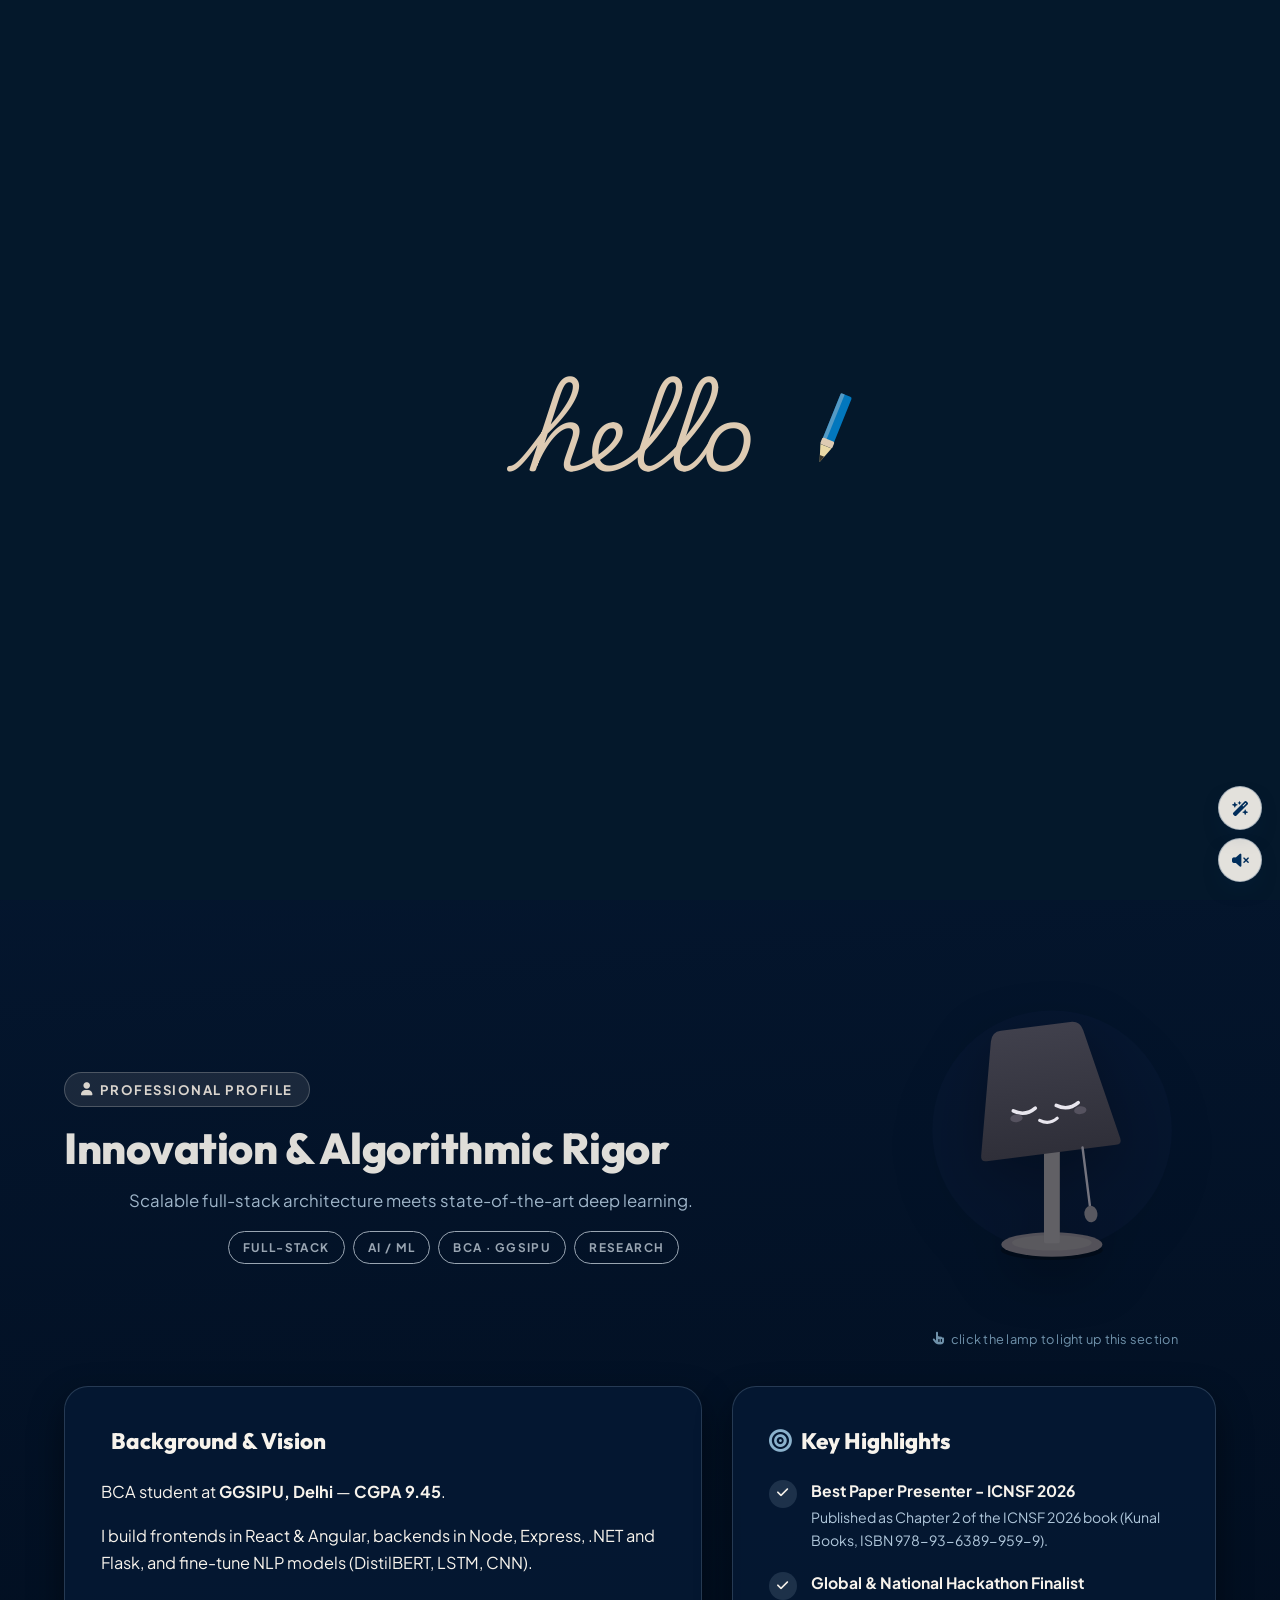
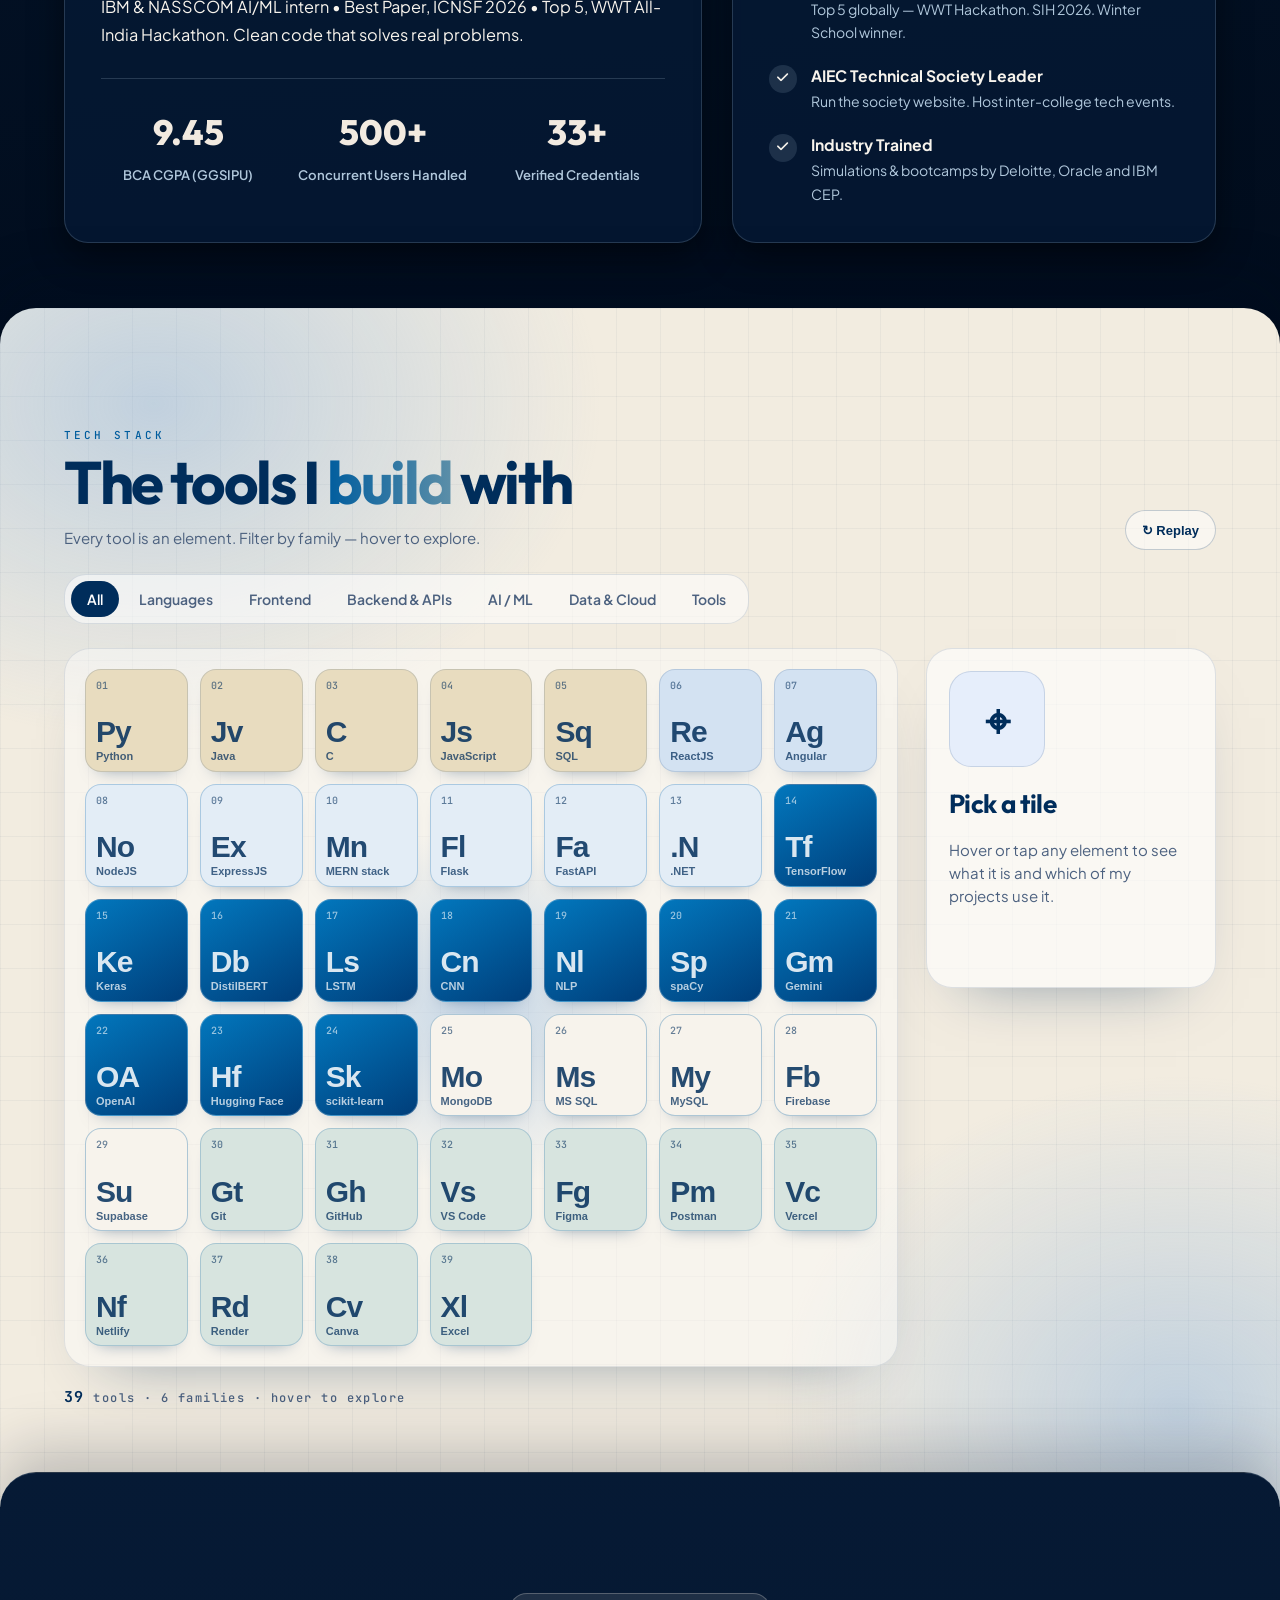
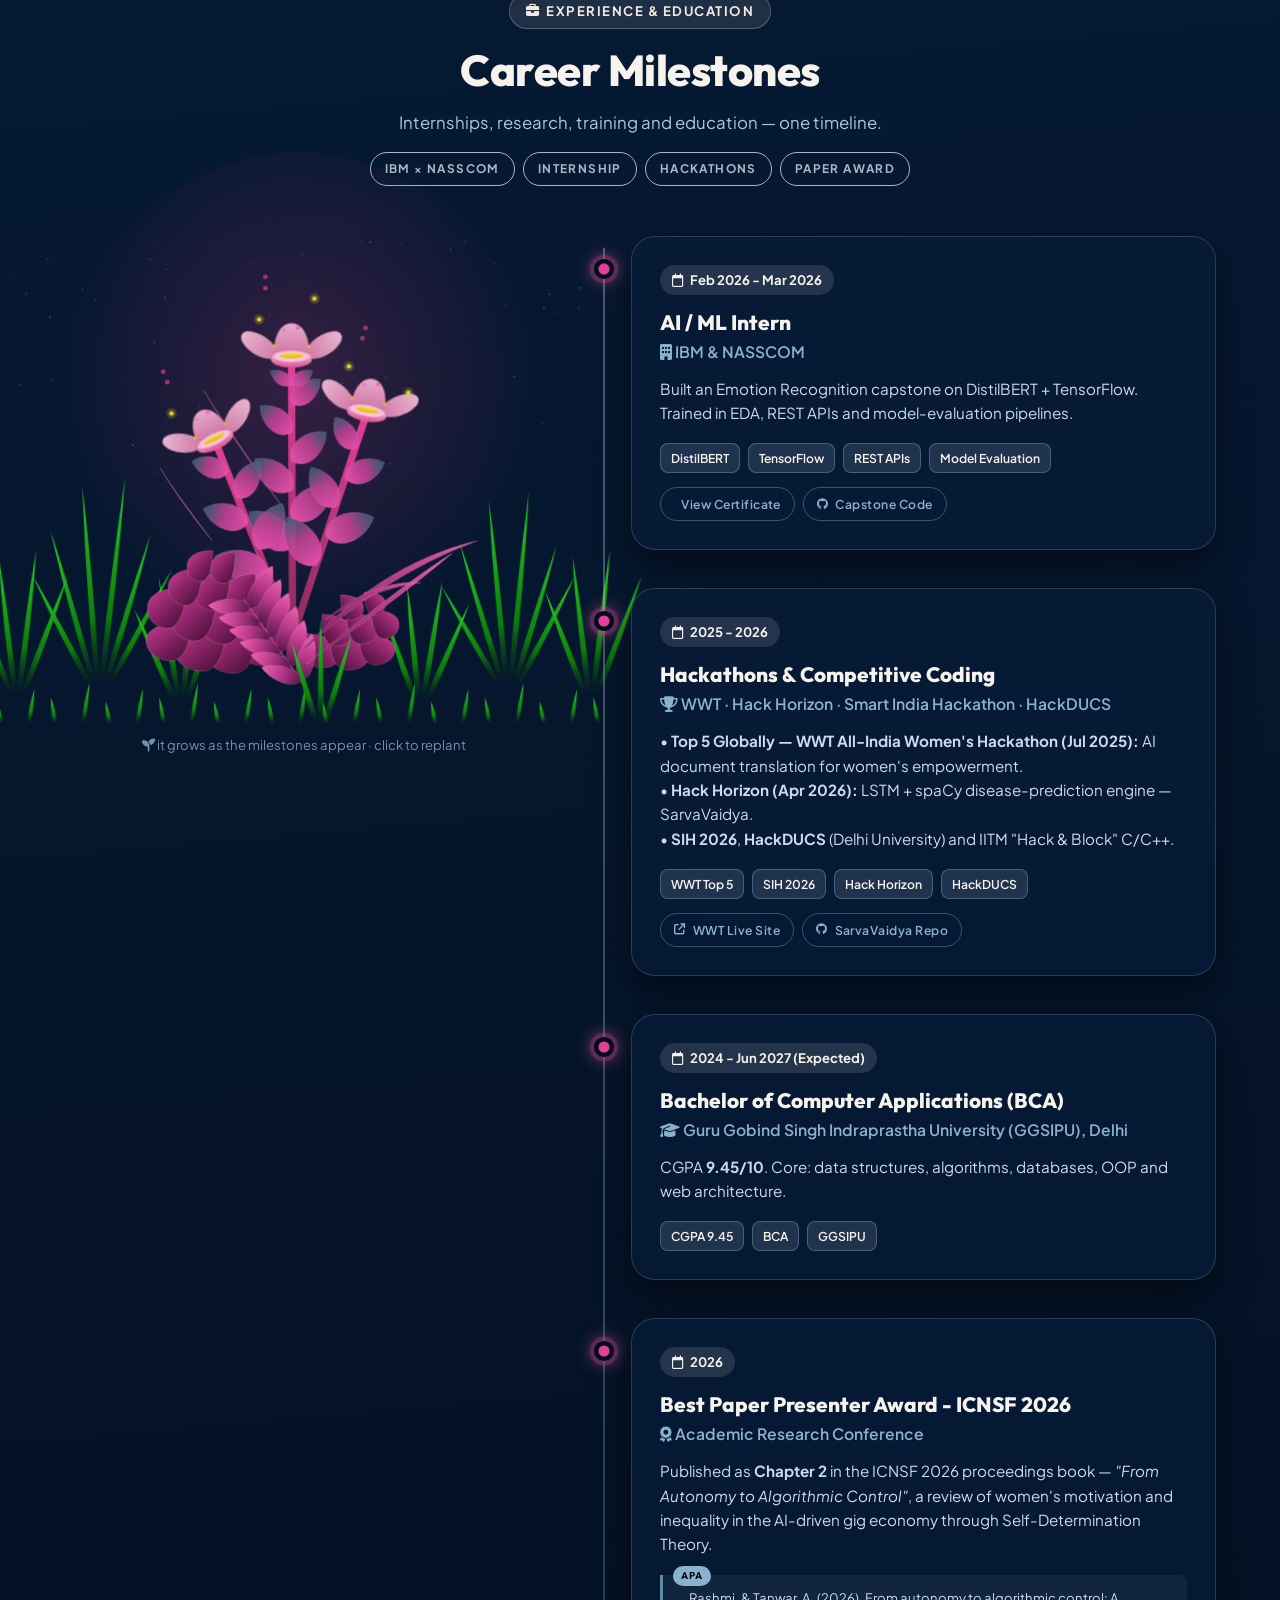
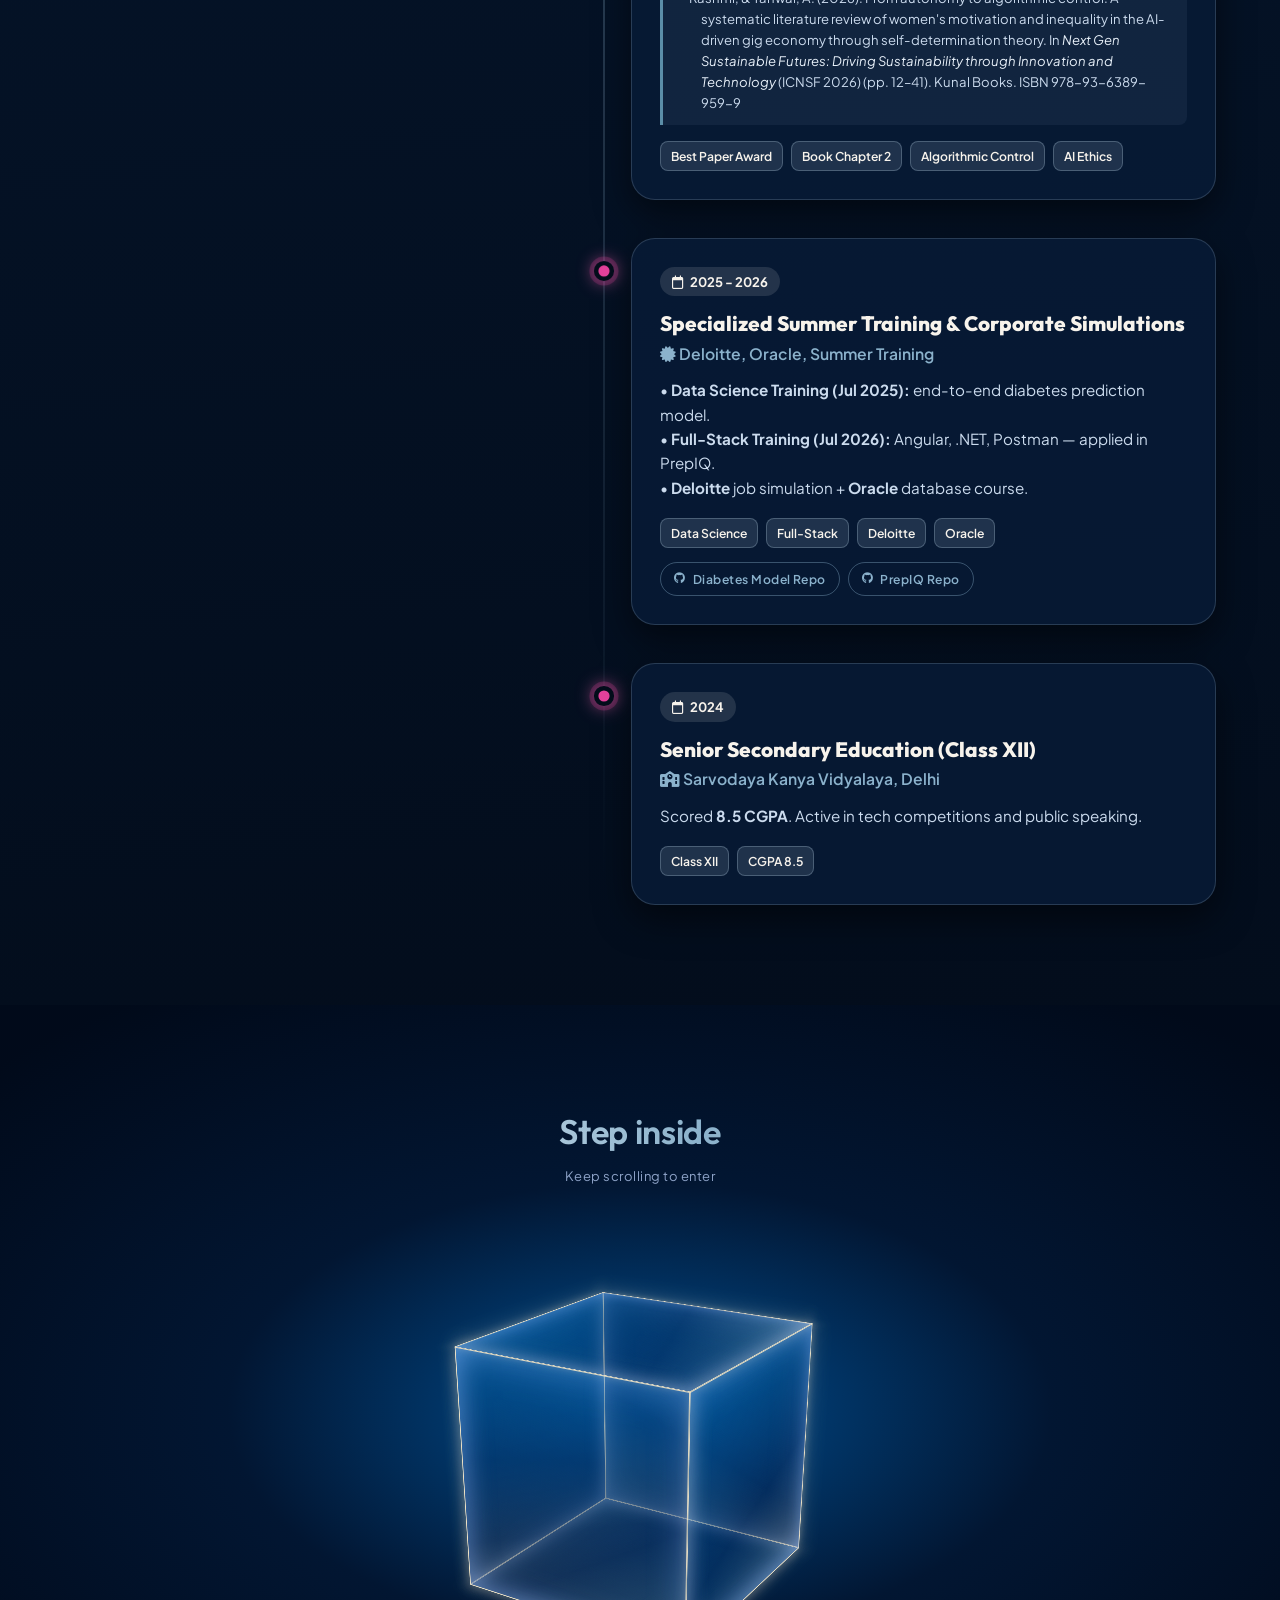
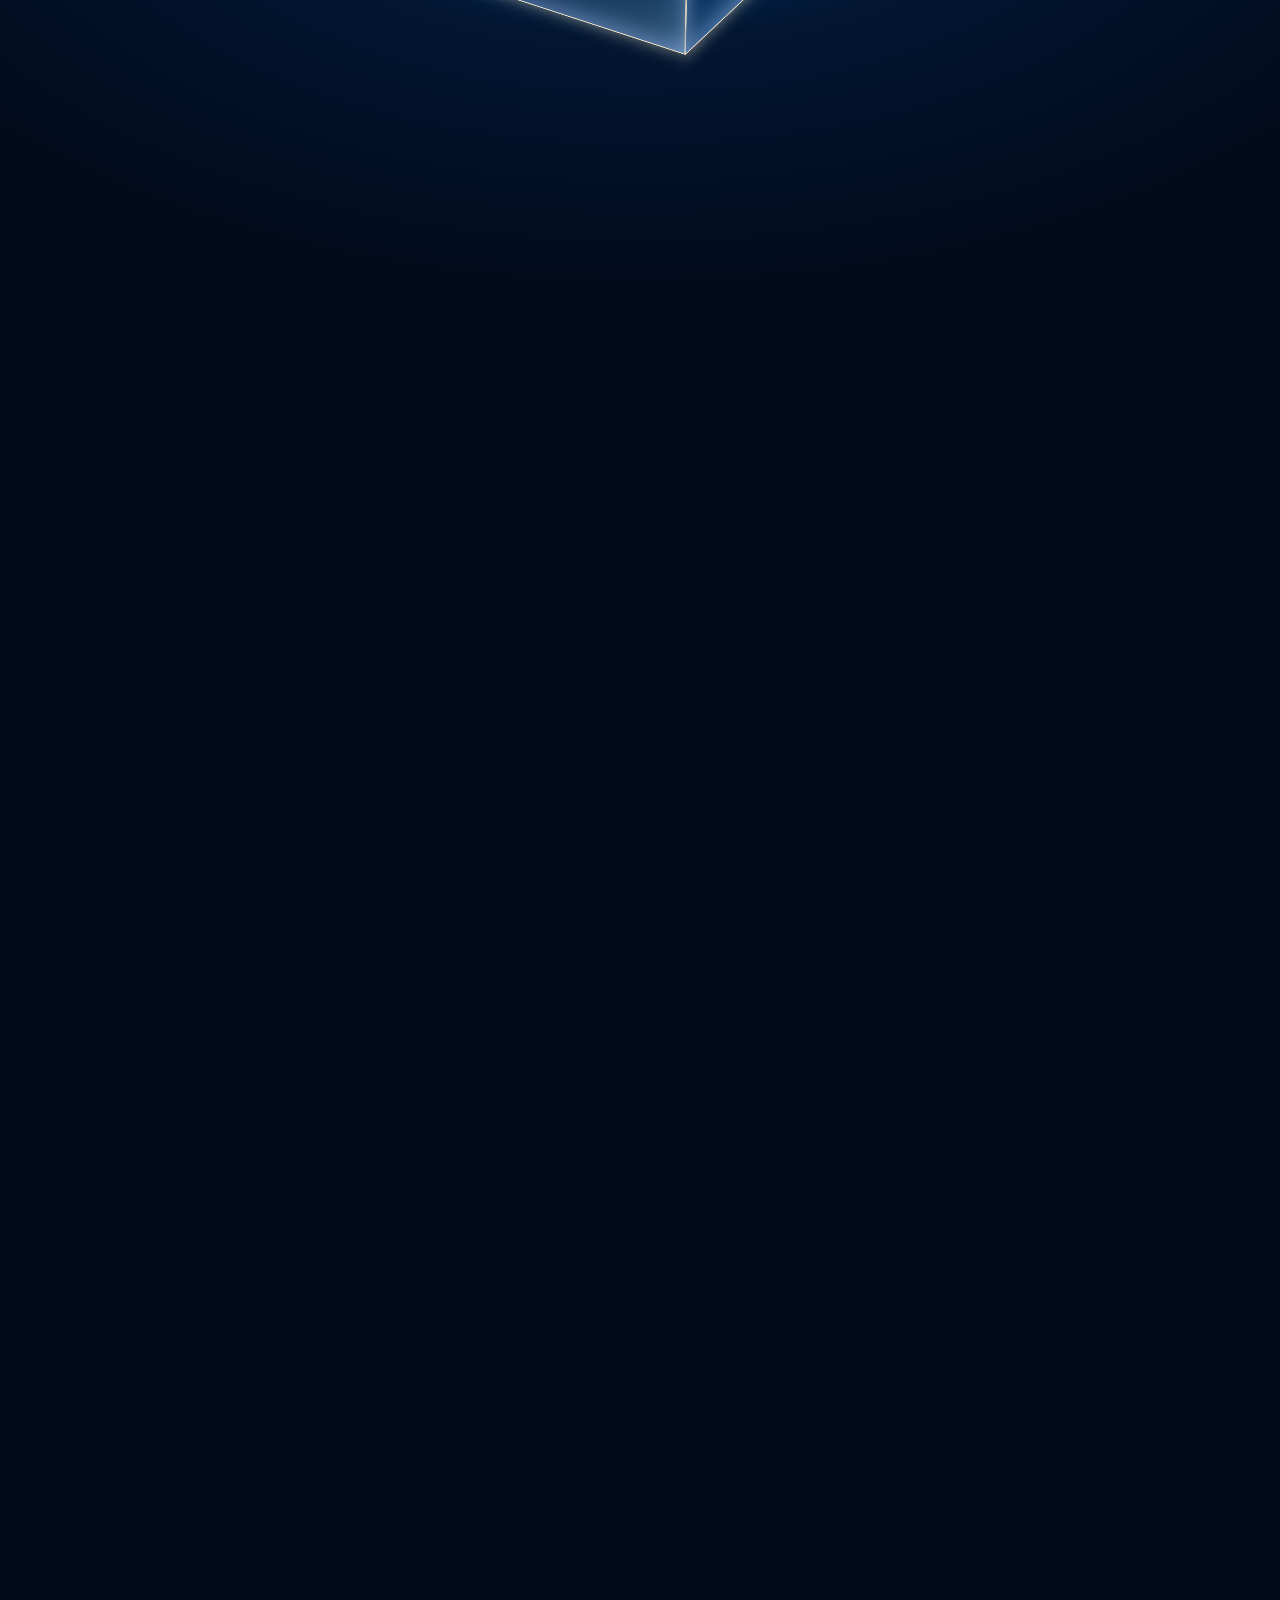
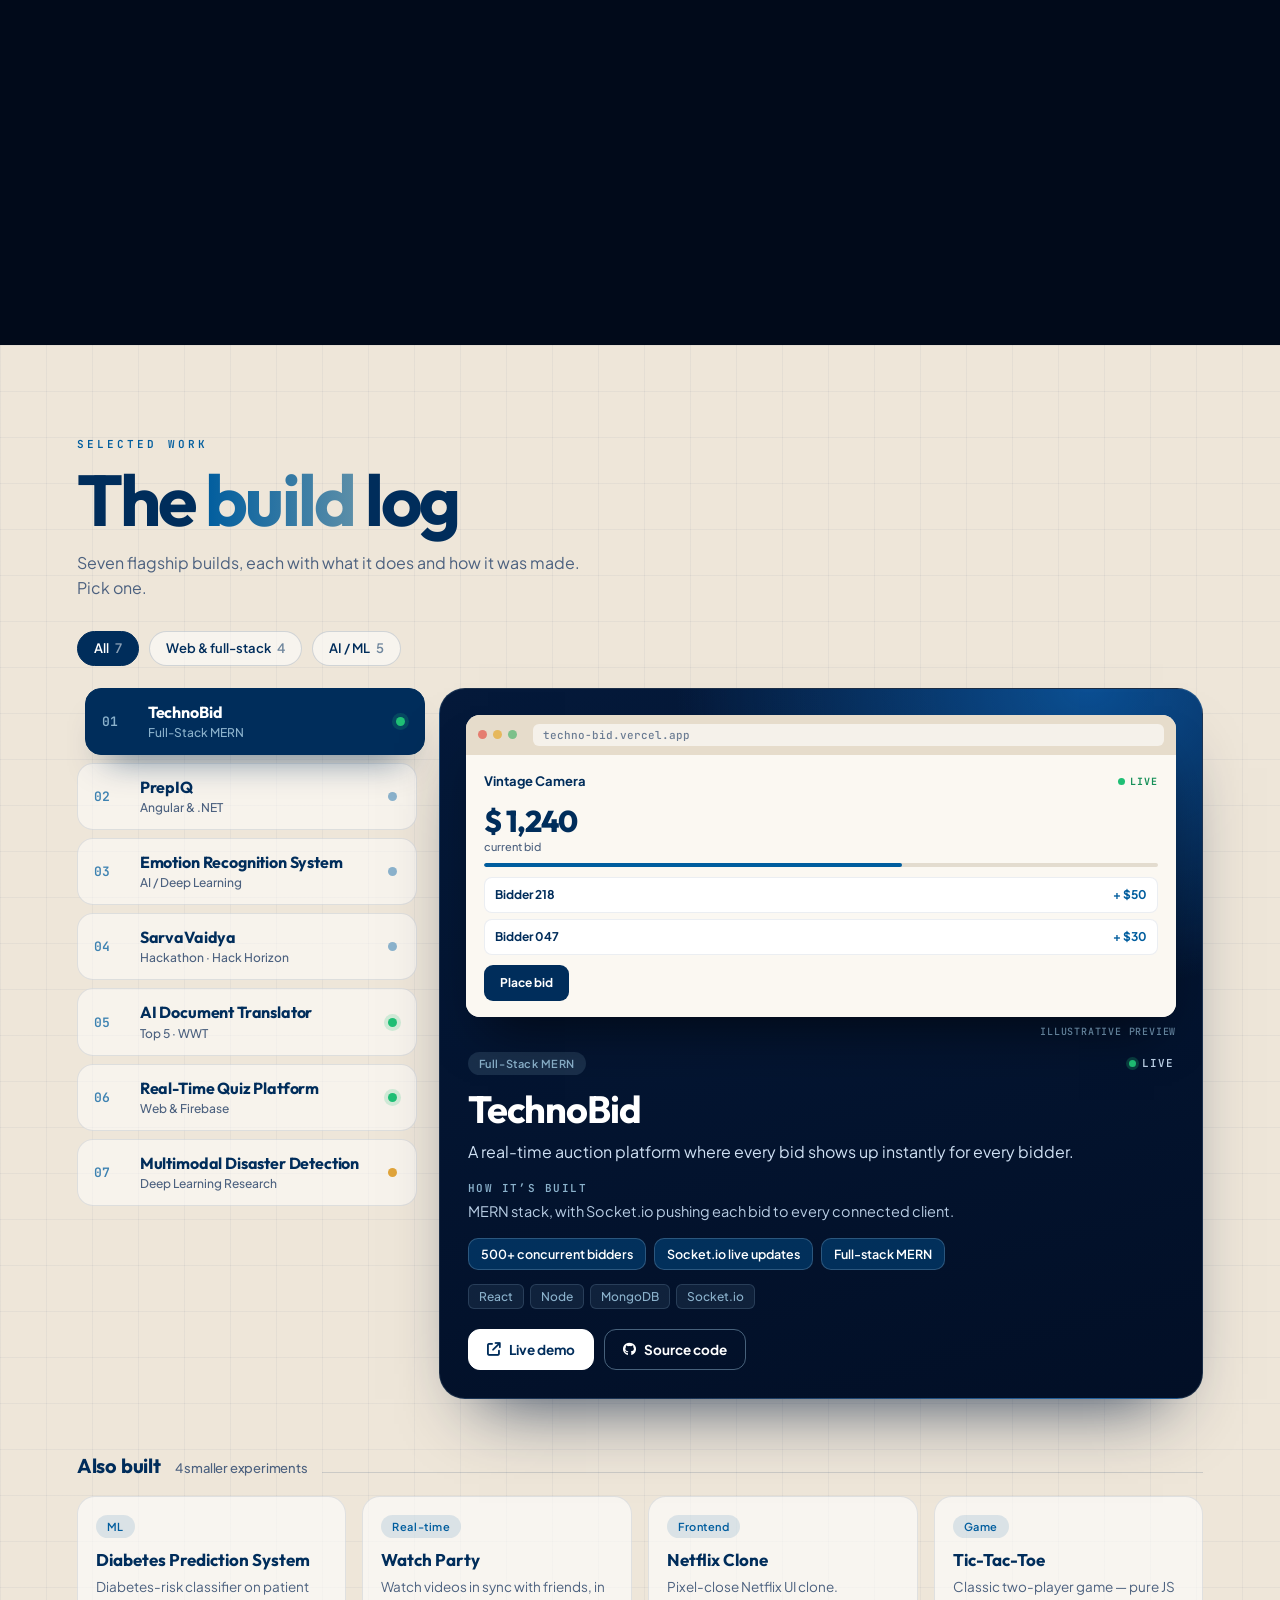
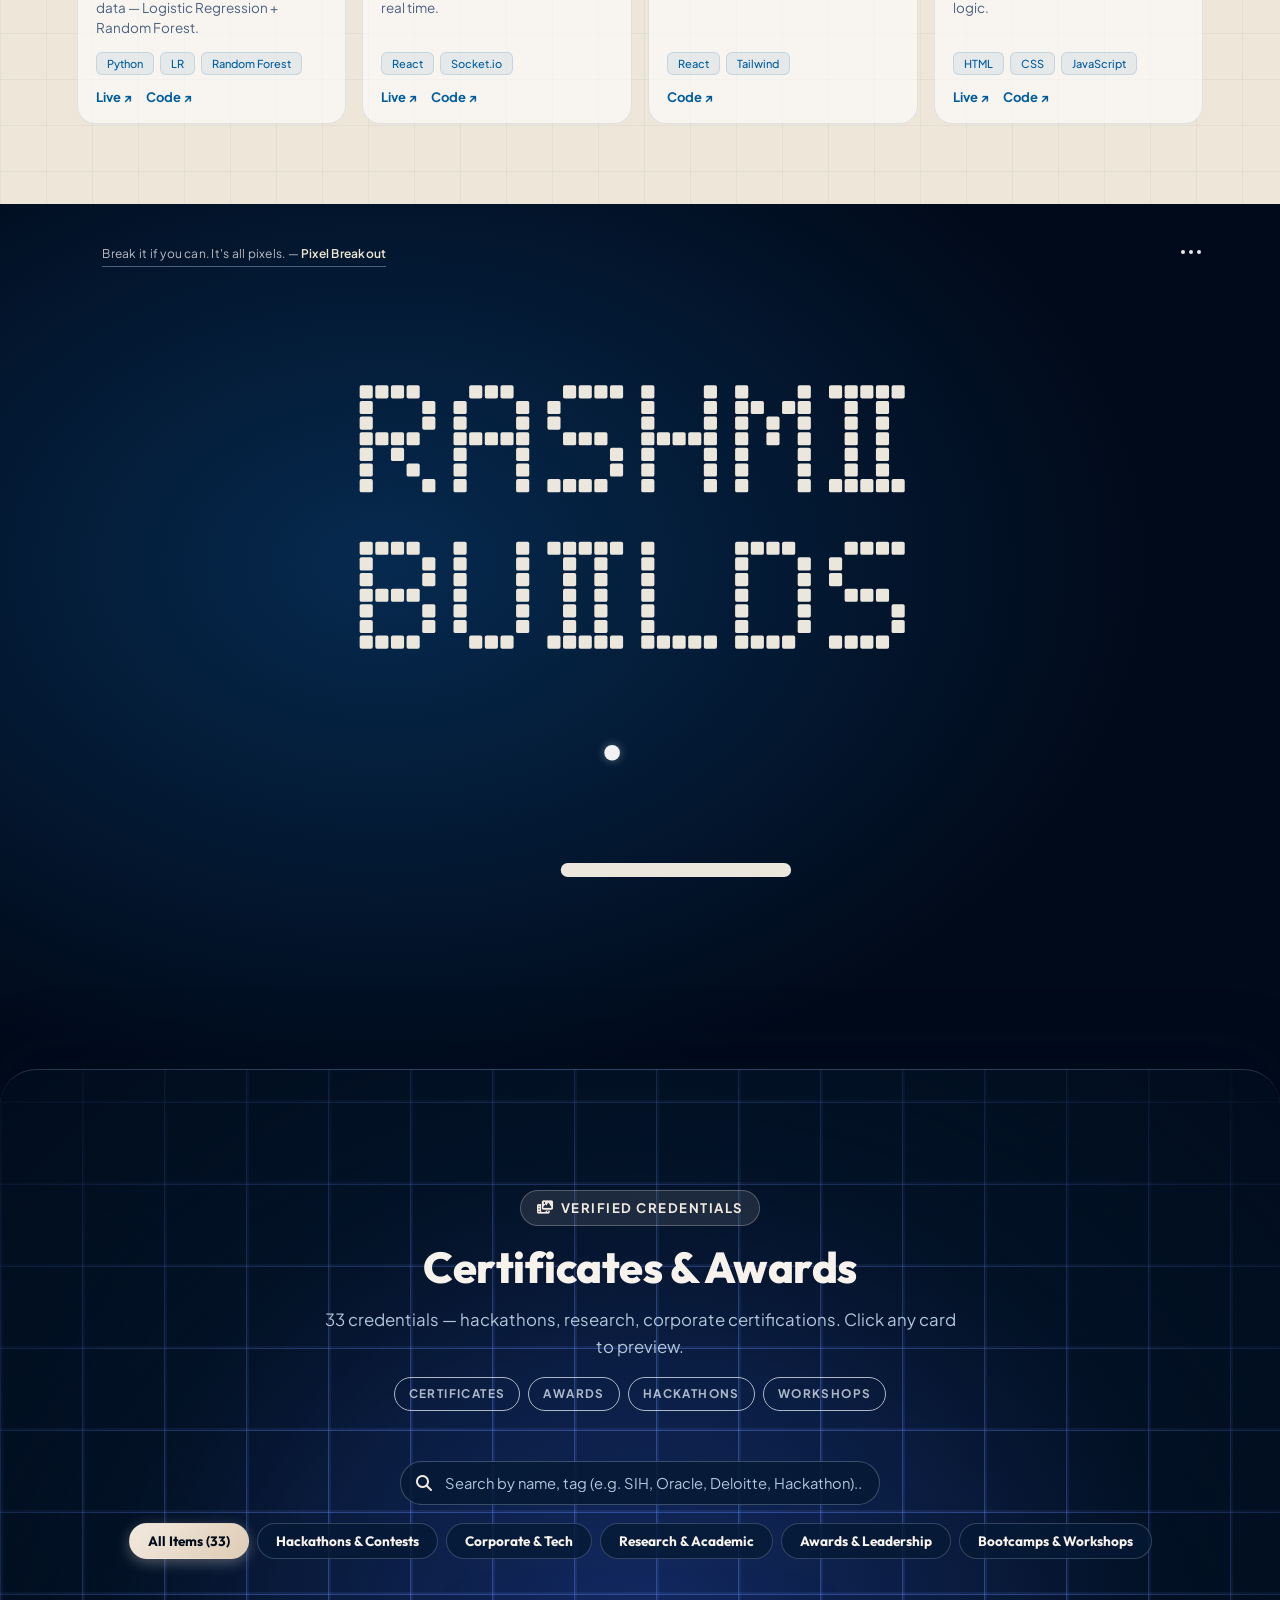
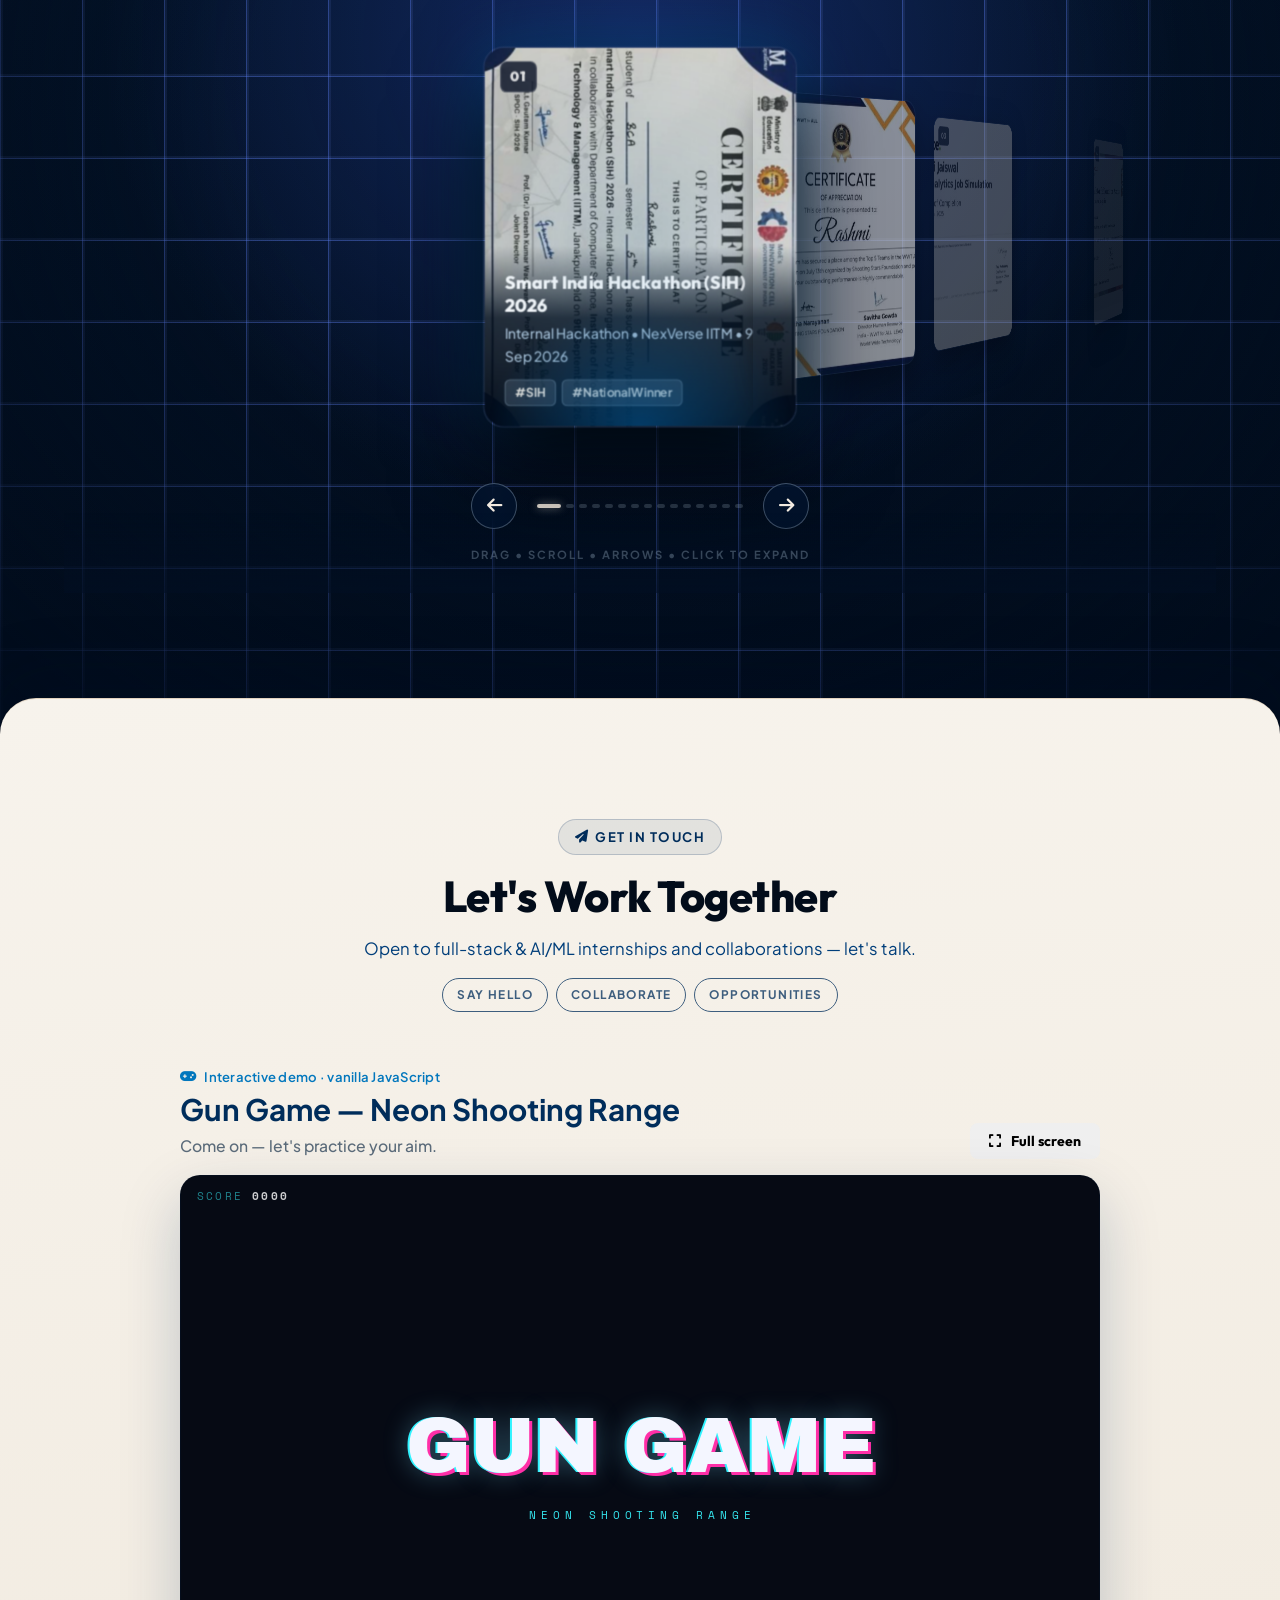
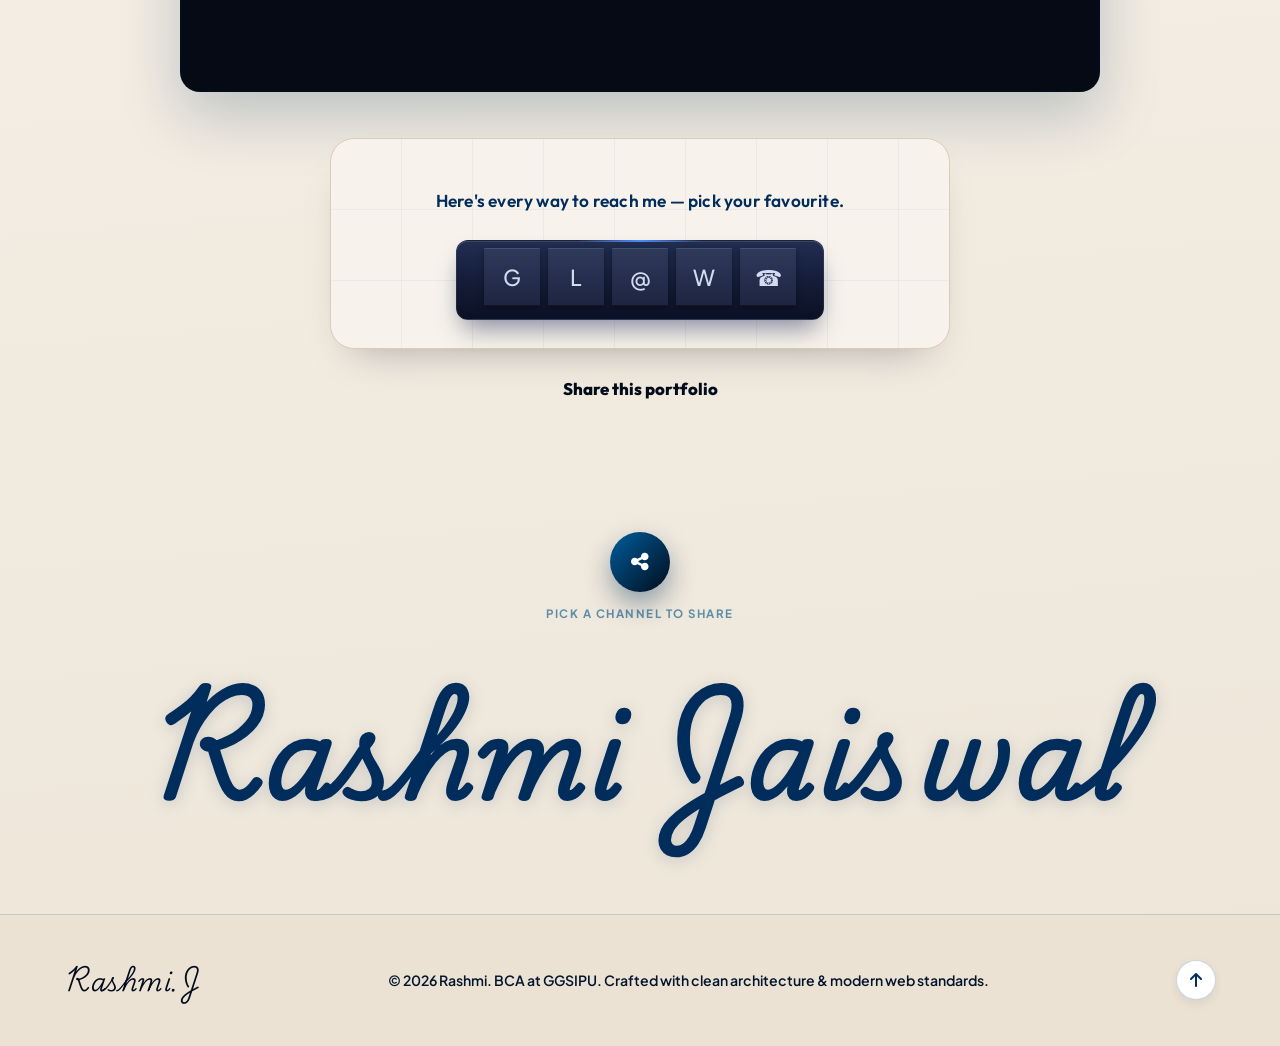
==== index.html @ 2a185162 "Portfolio V2 — optimised, responsive, with mobile arch fix" ====
<!DOCTYPE html>
<html lang="en">
<head>
  <meta charset="UTF-8">
  <meta name="viewport" content="width=device-width, initial-scale=1.0">
  <title>Rashmi | Full-Stack Developer & AI/ML Engineer</title>
  <meta name="description" content="Portfolio of Rashmi - BCA student at GGSIPU (CGPA 9.45), Full-Stack Developer and AI/ML Engineer with IBM & NASSCOM internship, national hackathon wins, and 30+ verified credentials.">
  
  <!-- Google Fonts: Outfit & Plus Jakarta Sans -->
  <link rel="preconnect" href="https://fonts.googleapis.com">
  <link rel="preconnect" href="https://fonts.gstatic.com" crossorigin>
  <link href="https://fonts.googleapis.com/css2?family=Outfit:wght@300;400;500;600;700;800;900&family=Plus+Jakarta+Sans:wght@300;400;500;600;700;800&family=Anton&family=Playwrite+US+Trad:wght@100..400&family=JetBrains+Mono:wght@500&family=Nunito:wght@800&family=Instrument+Serif:ital@1&display=swap" rel="stylesheet">
  
  <!-- FontAwesome Icons -->
  <link rel="stylesheet" href="https://cdnjs.cloudflare.com/ajax/libs/font-awesome/6.5.1/css/all.min.css">
  
  <!-- Stylesheet -->
  <link rel="stylesheet" href="css/style.css?v=20261105o">
  <!-- Interactive sections: Skills periodic table, Projects cube tunnel, Pixel Breakout -->
  <link rel="stylesheet" href="css/interactive.css?v=20261105o">
  <!-- Mobile / tablet responsive refinements (layered last, desktop untouched) -->
  <link rel="stylesheet" href="css/responsive.css?v=20261105o">
  <link rel="stylesheet" href="css/stack.css?v=20261105o">
  <link rel="stylesheet" href="css/projects.css?v=20261105o">
  <!-- PERF: loaded last. Parks off-screen animation work, no design changes -->
  <link rel="stylesheet" href="css/perf.css?v=20261105o">

  <!-- No-JS fallback: hide intro, show hero -->
  <noscript><style>.intro{display:none!important}#cursor-dot{display:none!important}.brand-script{opacity:1!important;pointer-events:auto!important}.brand-script .brand-word{clip-path:none!important}.brand-script .brand-pen{display:none!important}.hero-status-pill,.hero-title,.hero-role,.hero-description,.hero-stats,.dr-wrap{opacity:1!important;animation:none!important}.hero-arch{opacity:1!important;transform:none!important}.arch-plate{opacity:1!important}.role-rot>span:first-child{opacity:1!important;transform:none!important}</style></noscript>
</head>
<body>

  <!-- Intro: % count + pencil-drawn ring → cursive "hello" → pixel circle-wipe reveal -->
  <div class="intro" id="intro" aria-hidden="true">
    <canvas class="intro-cover" id="intro-cover"></canvas>
    <div class="intro-stage">
      <div class="intro-count" id="intro-count">0%</div>
      <svg class="intro-ring" viewBox="-60 -60 120 120" aria-hidden="true">
        <circle r="44" fill="none" stroke="rgba(139,178,204,.4)" stroke-width="1.2"/>
        <g id="intro-pen"></g>
      </svg>
      <svg class="intro-hello" viewBox="0 0 360 200" aria-hidden="true">
        <defs><mask id="hm"><rect id="hr" x="0" y="0" width="0" height="200" fill="#fff"/></mask></defs>
        <text class="intro-script" x="180" y="128" text-anchor="middle" font-size="92" mask="url(#hm)">hello</text>
        <g id="hello-pen" opacity="0"><g transform="rotate(22)"><rect x="-6" y="-72" width="12" height="54" rx="2" fill="#0277bd"/><rect x="-6" y="-72" width="4" height="54" fill="#8bb2cc" opacity=".6"/><rect x="-6.5" y="-24" width="13" height="7" rx="1.5" fill="#decbb3"/><polygon points="0,0 -6,-17 6,-17" fill="#EAD9A6"/><polygon points="0,0 -2.4,-6.5 2.4,-6.5" fill="#3a352a"/></g></g>
      </svg>
    </div>
  </div>

  <!-- Cursive wordmark (beside the nav, left) + trailing cursor dot -->
  <a class="brand-script script" href="#hero" id="brand-script" aria-label="Rashmi Jaiswal — back to top" title="Watch the intro again"><span class="brand-word">Rashmi Jaiswal</span></a>
  <div class="cursor-dot" id="cursor-dot" aria-hidden="true"></div>

  <!-- Floating "hill" navigation -->
  <div class="floating-nav" id="floating-nav">
    <nav class="hill-nav" id="hill-nav" role="tablist" aria-label="Primary">
      <div class="hn-tabs" id="hn-tabs">
        <a class="hn-tab" role="tab" href="#hero" title="Home" aria-label="Home" data-subtitle="Everything, in one place."><svg class="hn-ic" viewBox="0 0 24 24"><path class="solid" d="M4 11.2 12 4l8 7.2V19a1.5 1.5 0 0 1-1.5 1.5h-3.8V15a1 1 0 0 0-1-1h-3.4a1 1 0 0 0-1 1v5.5H5.5A1.5 1.5 0 0 1 4 19z"/></svg><span class="hn-txt">Home</span></a>
        <a class="hn-tab" role="tab" href="#about" title="About" aria-label="About" data-subtitle="Get to know who I am."><svg class="hn-ic" viewBox="0 0 24 24"><circle class="solid" cx="12" cy="8" r="3.6"/><path class="solid" d="M5 20v-1a5 5 0 0 1 5-5h4a5 5 0 0 1 5 5v1"/></svg><span class="hn-txt">About</span></a>
        <a class="hn-tab" role="tab" href="#skills" title="Skills" aria-label="Skills" data-subtitle="Technologies I work with."><svg class="hn-ic" viewBox="0 0 24 24"><rect class="solid" x="6.5" y="6.5" width="11" height="11" rx="2.6"/><rect class="cut" x="10" y="10" width="4" height="4" rx="0.9"/><path d="M9.5 3.6v2.9M14.5 3.6v2.9M9.5 17.5v2.9M14.5 17.5v2.9M3.6 9.5h2.9M3.6 14.5h2.9M17.5 9.5h2.9M17.5 14.5h2.9"/></svg><span class="hn-txt">Skills</span></a>
        <a class="hn-tab" role="tab" href="#experience" title="Experience" aria-label="Experience" data-subtitle="My professional journey."><svg class="hn-ic" viewBox="0 0 24 24"><rect class="solid" x="3.6" y="7.5" width="16.8" height="12" rx="2.2"/><path d="M9 7.5V6a1.6 1.6 0 0 1 1.6-1.6h2.8A1.6 1.6 0 0 1 15 6v1.5"/><path class="cut" d="M3.6 12.4h16.8"/></svg><span class="hn-txt">Experience</span></a>
        <a class="hn-tab" role="tab" href="#projects" title="Projects" aria-label="Projects" data-subtitle="Things I have built."><svg class="hn-ic" viewBox="0 0 24 24"><path class="solid" d="M3.6 6.6a1.6 1.6 0 0 1 1.6-1.6h3.9l2 2.3h7.7a1.6 1.6 0 0 1 1.6 1.6v8.5a1.6 1.6 0 0 1-1.6 1.6H5.2a1.6 1.6 0 0 1-1.6-1.6z"/></svg><span class="hn-txt">Projects</span></a>
        <a class="hn-tab" role="tab" href="#gallery" title="Gallery" aria-label="Gallery" data-subtitle="Visuals and captures."><svg class="hn-ic" viewBox="0 0 24 24"><rect class="solid" x="3.6" y="4.8" width="16.8" height="14.4" rx="2.4"/><circle class="cut" cx="9" cy="10" r="1.6"/><path class="cut" d="m4.8 17.4 4.4-4.4a1.6 1.6 0 0 1 2.2 0l2.3 2.3 2.9-2.9a1.6 1.6 0 0 1 2.2 0l1.2 1.2"/></svg><span class="hn-txt">Gallery</span></a>
        <a class="hn-tab" role="tab" href="#contact" title="Contact" aria-label="Contact" data-subtitle="Let’s get in touch."><svg class="hn-ic" viewBox="0 0 24 24"><rect class="solid" x="3.6" y="5.4" width="16.8" height="13.2" rx="2.4"/><path class="cut" d="m4.8 7.4 6.3 4.9a1.7 1.7 0 0 0 1.8 0l6.3-4.9"/></svg><span class="hn-txt">Contact</span></a>
      </div>
      <svg class="hn-hill" id="hn-hill" aria-hidden="true"><path id="hn-hp"/></svg>
      <span class="hn-bead" id="hn-bead"></span>
    </nav>
  </div>

  <main>
    
    <!-- =========================================================================
         PAGE 1: HERO SECTION
         Background: Light Beige | Font & Accents: Dark Blue
         ========================================================================= -->
    <section class="page-block theme-light-beige" id="hero">
      <div class="hero-ghost" aria-hidden="true">DEVELOPER</div>
      <div class="container hero-container">
        <div class="hero-content">
          
          <div class="hero-status-pill">
            <span class="status-indicator"></span>
            <span>Seeking Full-Stack & AI/ML Opportunities</span>
          </div>

          <!-- Complete Merged Resume Headline (No role switcher) -->
          <svg class="liquid-defs" aria-hidden="true" focusable="false">
            <filter id="liquidRipple" x="-20%" y="-45%" width="140%" height="190%">
              <feTurbulence id="liquidTurb" type="fractalNoise" baseFrequency="0 0.012" numOctaves="2" seed="3" result="noise" />
              <feDisplacementMap id="liquidDisp" in="SourceGraphic" in2="noise" scale="0" xChannelSelector="R" yChannelSelector="G" />
            </filter>
          </svg>
          <h1 class="hero-title">
            Hi, I'm <span class="gradient-text">Rashmi</span>
          </h1>

          <p class="hero-role"><span class="role-line" aria-hidden="true"></span><span class="role-rot" id="role-rot"><span class="cur">Full-Stack Developer</span><span>AI/ML Engineer</span><span>Hackathon Top-5 Finisher</span><span>Best Paper Presenter</span></span></p>

          <p class="hero-description">
            BCA '27 at <strong>GGSIPU Delhi</strong> (CGPA 9.45) and <strong>AI/ML intern at IBM &amp; NASSCOM</strong>. I ship real-time web apps, fine-tune transformer models, and take ideas all the way to a deployed API.
          </p>

          <div class="hero-stats-row">
          <div class="hero-stats">
            <div class="hs-cell">
              <div class="hs-num">9.45</div>
              <div class="hs-label">CGPA in BCA at GGSIPU</div>
            </div>
            <div class="hs-cell">
              <div class="hs-num">500+</div>
              <div class="hs-label">concurrent users handled</div>
            </div>
            <div class="hs-cell">
              <div class="hs-num">Top 5</div>
              <div class="hs-label">WWT All-India Hackathon</div>
            </div>
            <div class="hs-cell">
              <div class="hs-num">Best Paper</div>
              <div class="hs-label">ICNSF 2026 presenter award</div>
            </div>
          </div>

          <div class="dr-wrap">
            <div class="dr-item" id="dr-item">
              <button class="dr-btn" id="dr-btn" type="button" aria-label="Download resume (PDF)"></button>
              <div class="dr-name">Download Resume</div>
              <div class="dr-sub">One-page CV &middot; PDF</div>
            </div>
          </div>
          </div>
        </div>

        <div class="hero-visual">
          <!-- Portrait arch: drop a photo at assets/photo/rashmi.png and it takes over this frame -->
          <div class="hero-arch" id="hero-arch">
            <span class="arch-mark" aria-hidden="true">R</span>
            <span class="arch-hint" aria-hidden="true">portrait goes here</span>
          </div>
          <div class="hero-badge" aria-hidden="true">
            <svg viewBox="0 0 120 120" xmlns="http://www.w3.org/2000/svg">
              <circle cx="60" cy="60" r="58" fill="#02132b"/>
              <defs><path id="heroBadgePath" d="M60 60m-42 0a42 42 0 1 1 84 0a42 42 0 1 1-84 0"/></defs>
              <text fill="#cfe3ff" font-size="10" font-weight="700" letter-spacing="1.6" font-family="'JetBrains Mono', ui-monospace, monospace"><textPath href="#heroBadgePath">FULL-STACK &#8226; AI/ML &#8226; DELHI &#8226;</textPath></text>
              <circle cx="60" cy="60" r="14" fill="#f7f3ec"/>
              <circle cx="60" cy="60" r="5.5" fill="#02132b"/>
            </svg>
          </div>
          <span class="arch-plate" aria-hidden="true">DELHI &middot; CLASS OF 2027</span>

        </div>
      </div>
    </section>

    <!-- =========================================================================
         PAGE 2: ABOUT SECTION (Floats up with Dark Blue Background & Light Beige Text)
         ========================================================================= -->
    <section class="page-block theme-dark-blue" id="about">
      <div class="container">
        <div class="about-head">
          <div class="section-header about-header">
            <span class="section-tag"><i class="fa-solid fa-user"></i> Professional Profile</span>
            <h2 class="section-title">Innovation &amp; Algorithmic Rigor</h2>
            <p class="section-subtitle">Scalable full-stack architecture meets state-of-the-art deep learning.</p>
          </div>
          <div class="about-lamp">
            <svg id="sleepy-lamp" viewBox="0 20 290 300" role="button" tabindex="0" aria-pressed="true" aria-label="Table lamp. Press to switch it on or off.">
              <defs>
                <linearGradient id="slCone" x1="0" y1="0" x2="0" y2="1"><stop offset="0" stop-color="#ffe28c" stop-opacity=".2"/><stop offset="1" stop-color="#ffe28c" stop-opacity=".3"/></linearGradient>
                <radialGradient id="slPool" cx=".5" cy=".5" r=".5"><stop offset="0" stop-color="#fff0b4" stop-opacity=".62"/><stop offset=".6" stop-color="#ffe392" stop-opacity=".26"/><stop offset="1" stop-color="#ffe392" stop-opacity="0"/></radialGradient>
                <radialGradient id="slHalo" cx=".5" cy=".5" r=".5"><stop offset="0" stop-color="#ffeaa8" stop-opacity=".42"/><stop offset="1" stop-color="#ffeaa8" stop-opacity="0"/></radialGradient>
                <linearGradient id="slShOn" x1="0" y1="0" x2="0" y2="1"><stop offset="0" stop-color="#bdb5e1"/><stop offset=".55" stop-color="#ab9ecd"/><stop offset="1" stop-color="#9886bd"/></linearGradient>
                <linearGradient id="slShOff" x1="0" y1="0" x2="0" y2="1"><stop offset="0" stop-color="#40404c"/><stop offset="1" stop-color="#2f2f39"/></linearGradient>
                <linearGradient id="slStem" x1="0" y1="0" x2="1" y2="0"><stop offset="0" stop-color="#ffeab4"/><stop offset=".45" stop-color="#fdf3d6"/><stop offset="1" stop-color="#e9e8ee"/></linearGradient>
                <radialGradient id="slBead" cx=".4" cy=".35" r=".7"><stop offset="0" stop-color="#ffffff"/><stop offset="1" stop-color="#cfcdd8"/></radialGradient>
                <filter id="slBlur" x="-20%" y="-200%" width="140%" height="500%"><feGaussianBlur stdDeviation="2.6"/></filter>
              </defs>
              <circle cx="142.5" cy="150" r="108" fill="#1c2a55" opacity=".13"/>
              <g class="sl-light sl-on-only">
                <polygon points="79,174 205.6,174 257,296 29.7,296" fill="url(#slCone)"/>
                <ellipse cx="142.3" cy="289" rx="114" ry="19" fill="url(#slPool)"/>
              </g>
              <ellipse cx="142.3" cy="258" rx="46" ry="9" fill="#000" opacity=".28"/>
              <g class="sl-on-only"><ellipse cx="142.3" cy="253" rx="45.5" ry="11" fill="#d9d7df"/><ellipse cx="142.3" cy="251.5" rx="36" ry="7" fill="#efeef3"/></g>
              <g class="sl-off-only"><ellipse cx="142.3" cy="253" rx="45.5" ry="11" fill="#535159"/><ellipse cx="142.3" cy="251.5" rx="36" ry="7" fill="#5a595e"/></g>
              <rect class="sl-on-only" x="135.2" y="168" width="14.3" height="84" rx="2" fill="url(#slStem)"/>
              <rect class="sl-off-only" x="135.2" y="168" width="14.3" height="84" rx="2" fill="#616065"/>
              <g class="sl-head" id="sl-head">
                <ellipse class="sl-on-only" cx="142.3" cy="172" rx="78" ry="12" fill="url(#slHalo)"/>
                <path class="sl-on-only" fill="url(#slShOn)" d="M111 55.4H174Q182.7 55.4 184.6 64L205.6 165Q206.6 170.5 201 170.5H83.6Q78 170.5 79.2 165L100.8 64Q102.7 55.4 111 55.4Z"/>
                <path class="sl-off-only" fill="url(#slShOff)" d="M111 55.4H174Q182.7 55.4 184.6 64L205.6 165Q206.6 170.5 201 170.5H83.6Q78 170.5 79.2 165L100.8 64Q102.7 55.4 111 55.4Z"/>
                <g class="sl-on-only"><path d="M84 169.6H201" stroke="#ffe9a8" stroke-width="6" stroke-linecap="round" opacity=".6" filter="url(#slBlur)"/><path d="M83.5 169.4H201.5" stroke="#fff1c4" stroke-width="2.4" stroke-linecap="round"/></g>
                <g class="sl-on-only">
                  <path d="M111 135Q122.6 123 134.2 135M149.5 135Q161.1 123 172.7 135" fill="none" stroke="#2b2a47" stroke-width="3.5" stroke-linecap="round"/>
                  <ellipse cx="111.9" cy="145.1" rx="5.8" ry="3.6" fill="#d48b9c" opacity=".78"/><ellipse cx="172.8" cy="145.1" rx="5.8" ry="3.6" fill="#d48b9c" opacity=".78"/>
                  <path d="M131.7 144.6Q142.2 147.2 152.6 144.6Q152.4 158 142.2 158Q132 158 131.7 144.6Z" fill="#231e3d"/>
                  <ellipse cx="142.2" cy="154.5" rx="4.6" ry="3.3" fill="#ff6b4f"/>
                </g>
                <g class="sl-off-only">
                  <path d="M113 128.5Q123 135 133 128.5M152 128.5Q162 135 172 128.5" fill="none" stroke="#e8e6ee" stroke-width="3.2" stroke-linecap="round"/>
                  <ellipse cx="115" cy="135.5" rx="5.6" ry="3.5" fill="#55525f"/><ellipse cx="173" cy="135.5" rx="5.6" ry="3.5" fill="#55525f"/>
                  <path d="M135.5 140Q143.5 145.5 151.5 140" fill="none" stroke="#e8e6ee" stroke-width="2.8" stroke-linecap="round"/>
                </g>
                <g class="sl-cordwrap" id="sl-cord">
                  <line class="sl-on-only" x1="170.8" y1="169" x2="170.8" y2="223" stroke="#e5e2e8" stroke-width="2.2" stroke-linecap="round"/>
                  <line class="sl-off-only" x1="170.8" y1="169" x2="170.8" y2="223" stroke="#74747f" stroke-width="2.2" stroke-linecap="round"/>
                  <ellipse class="sl-bead sl-on-only" cx="170.8" cy="229.5" rx="5.9" ry="7.5" fill="url(#slBead)"/>
                  <ellipse class="sl-bead sl-off-only" cx="170.8" cy="229.5" rx="5.9" ry="7.5" fill="#585860"/>
                </g>
              </g>
              <g class="sl-zs"><text class="sl-z" x="165" y="80">z</text><text class="sl-z sl-z2" x="179" y="62">z</text></g>
            </svg>
            <span class="lamp-hint"><i class="fa-solid fa-hand-pointer"></i> click the lamp to light up this section</span>
          </div>
        </div>

        <div class="about-grid">
          <div class="glass-card about-card main-bio">
            <h3 class="card-title"><i class="fa-solid fa-sparkles"></i> Background & Vision</h3>
            <p>
              BCA student at <strong>GGSIPU, Delhi</strong> — <strong>CGPA 9.45</strong>.
            </p>
            <p>
              I build frontends in React &amp; Angular, backends in Node, Express, .NET and Flask, and fine-tune NLP models (DistilBERT, LSTM, CNN).
            </p>
            <p>
              IBM &amp; NASSCOM AI/ML intern • Best Paper, ICNSF 2026 • Top 5, WWT All-India Hackathon. Clean code that solves real problems.
            </p>
            <div class="about-stats">
              <div class="stat-item">
                <div class="stat-number">9.45</div>
                <div class="stat-label">BCA CGPA (GGSIPU)</div>
              </div>
              <div class="stat-item">
                <div class="stat-number">500+</div>
                <div class="stat-label">Concurrent Users Handled</div>
              </div>
              <div class="stat-item">
                <div class="stat-number">33+</div>
                <div class="stat-label">Verified Credentials</div>
              </div>
            </div>
          </div>

            <div class="glass-card about-card quick-facts">
            <h3 class="card-title"><i class="fa-solid fa-bullseye"></i> Key Highlights</h3>
            <ul class="facts-list">
              <li>
                <span class="bullet"><i class="fa-solid fa-check"></i></span>
                <div>
                  <strong>Best Paper Presenter - ICNSF 2026</strong>
                  <p>Published as Chapter 2 of the ICNSF 2026 book (Kunal Books, ISBN 978-93-6389-959-9).</p>
                </div>
              </li>
              <li>
                <span class="bullet"><i class="fa-solid fa-check"></i></span>
                <div>
                  <strong>Global & National Hackathon Finalist</strong>
                  <p>Top 5 globally — WWT Hackathon. SIH 2026. Winter School winner.</p>
                </div>
              </li>
              <li>
                <span class="bullet"><i class="fa-solid fa-check"></i></span>
                <div>
                  <strong>AIEC Technical Society Leader</strong>
                  <p>Run the society website. Host inter-college tech events.</p>
                </div>
              </li>
              <li>
                <span class="bullet"><i class="fa-solid fa-check"></i></span>
                <div>
                  <strong>Industry Trained</strong>
                  <p>Simulations &amp; bootcamps by Deloitte, Oracle and IBM CEP.</p>
                </div>
              </li>
            </ul>
          </div>
        </div>
      </div>
    </section>

    <!-- =========================================================================
         PAGE 3: TECHNICAL SKILLS (Floats up with Light Gray Background & Dark Blue Text)
         ========================================================================= -->
    <section class="page-block" id="skills">
      <div class="container pt-wrap">
        <div class="pt-top">
          <div>
            <div class="pt-eyebrow">TECH STACK</div>
            <h2 class="pt-title">The tools I <em>build</em> with</h2>
            <p class="pt-sub">Every tool is an element. Filter by family — hover to explore.</p>
          </div>
          <button class="pt-replay" id="pt-replay" type="button" aria-label="Replay the intro animation">&#8635; Replay</button>
        </div>
        <div class="pt-filters" id="pt-filters" role="tablist" aria-label="Filter by category"><span class="pt-ind" id="pt-ind"></span></div>
        <div class="pt-layout">
          <div class="pt-board pre" id="pt-board"><div class="pt-scan" id="pt-scan"></div><div class="pt-grid" id="pt-grid"></div></div>
          <aside class="pt-panel" id="pt-panel" aria-live="polite"></aside>
        </div>
        <div class="pt-meta"><b id="pt-count">0</b> tools &middot; <span id="pt-catn">6</span> families &middot; hover to explore</div>
      </div>
    </section>
    <!-- =========================================================================
         PAGE 4: EXPERIENCE & EDUCATION (Floats up with Deep Navy & Light Beige Text)
         ========================================================================= -->
    <section class="page-block theme-deep-navy" id="experience">
      <div class="container">
        <div class="section-header">
          <span class="section-tag"><i class="fa-solid fa-briefcase"></i> Experience & Education</span>
          <h2 class="section-title">Career Milestones</h2>
          <p class="section-subtitle">Internships, research, training and education — one timeline.</p>
        </div>

        <div class="exp-grid">
          <div class="exp-flower">
            <div class="exp-flower-sticky">
              <svg id="exp-scene" viewBox="0 0 460 468" preserveAspectRatio="xMidYMax meet" role="img" aria-label="A pink four-petal flower growing among glowing grass; it blooms as your milestones appear. Click to regrow."></svg>
              <p class="exp-cap"><i class="fa-solid fa-seedling"></i> it grows as the milestones appear &middot; click to replant</p>
            </div>
          </div>
          <div class="exp-timeline">
        <div class="timeline">
          <!-- Experience 1: IBM & NASSCOM -->
          <div class="timeline-item">
            <div class="timeline-dot"></div>
            <div class="glass-card timeline-card">
              <span class="timeline-date"><i class="fa-regular fa-calendar"></i> Feb 2026 - Mar 2026</span>
              <h3 class="timeline-role">AI / ML Intern</h3>
              <h4 class="timeline-company"><i class="fa-solid fa-building"></i> IBM & NASSCOM</h4>
              <p class="timeline-desc">
                Built an Emotion Recognition capstone on DistilBERT + TensorFlow. Trained in EDA, REST APIs and model-evaluation pipelines.
              </p>
              <div class="timeline-tags">
                <span class="mini-tag">DistilBERT</span>
                <span class="mini-tag">TensorFlow</span>
                <span class="mini-tag">REST APIs</span>
                <span class="mini-tag">Model Evaluation</span>
              </div>
              <div class="tl-links">
                <a href="certificates/IBMCEP%20PBELAI221IN%20Certificate%20_%20IBMMooc.pdf" target="_blank" rel="noopener"><i class="fa-regular fa-file-certificate"></i> View Certificate</a>
                <a href="https://github.com/JRashmi-97/Emotions_recognition_AI" target="_blank" rel="noopener"><i class="fa-brands fa-github"></i> Capstone Code</a>
              </div>
            </div>
          </div>

          <!-- Hackathons & Competitions -->
          <div class="timeline-item">
            <div class="timeline-dot"></div>
            <div class="glass-card timeline-card">
              <span class="timeline-date"><i class="fa-regular fa-calendar"></i> 2025 - 2026</span>
              <h3 class="timeline-role">Hackathons &amp; Competitive Coding</h3>
              <h4 class="timeline-company"><i class="fa-solid fa-trophy"></i> WWT · Hack Horizon · Smart India Hackathon · HackDUCS</h4>
              <p class="timeline-desc">
                • <strong>Top 5 Globally — WWT All-India Women's Hackathon (Jul 2025):</strong> AI document translation for women's empowerment.<br>
                • <strong>Hack Horizon (Apr 2026):</strong> LSTM + spaCy disease-prediction engine — SarvaVaidya.<br>
                • <strong>SIH 2026</strong>, <strong>HackDUCS</strong> (Delhi University) and IITM "Hack &amp; Block" C/C++.
              </p>
              <div class="timeline-tags">
                <span class="mini-tag">WWT Top 5</span>
                <span class="mini-tag">SIH 2026</span>
                <span class="mini-tag">Hack Horizon</span>
                <span class="mini-tag">HackDUCS</span>
              </div>
              <div class="tl-links">
                <a href="https://voksha-jxoz3x9wf-muskan-kushwahas-projects.vercel.app/" target="_blank" rel="noopener"><i class="fa-solid fa-arrow-up-right-from-square"></i> WWT Live Site</a>
                <a href="https://github.com/muskan-kushwaha01/SarvaVaidya" target="_blank" rel="noopener"><i class="fa-brands fa-github"></i> SarvaVaidya Repo</a>
              </div>
            </div>
          </div>

          <!-- Academic: BCA GGSIPU -->
          <div class="timeline-item">
            <div class="timeline-dot"></div>
            <div class="glass-card timeline-card">
              <span class="timeline-date"><i class="fa-regular fa-calendar"></i> 2024 - Jun 2027 (Expected)</span>
              <h3 class="timeline-role">Bachelor of Computer Applications (BCA)</h3>
              <h4 class="timeline-company"><i class="fa-solid fa-graduation-cap"></i> Guru Gobind Singh Indraprastha University (GGSIPU), Delhi</h4>
              <p class="timeline-desc">
                CGPA <strong>9.45/10</strong>. Core: data structures, algorithms, databases, OOP and web architecture.
              </p>
              <div class="timeline-tags">
                <span class="mini-tag">CGPA 9.45</span>
                <span class="mini-tag">BCA</span>
                <span class="mini-tag">GGSIPU</span>
              </div>
            </div>
          </div>

          <!-- Research: Best Paper Presenter ICNSF 2026 -->
          <div class="timeline-item">
            <div class="timeline-dot"></div>
            <div class="glass-card timeline-card">
              <span class="timeline-date"><i class="fa-regular fa-calendar"></i> 2026</span>
              <h3 class="timeline-role">Best Paper Presenter Award - ICNSF 2026</h3>
              <h4 class="timeline-company"><i class="fa-solid fa-award"></i> Academic Research Conference</h4>
              <p class="timeline-desc">
                Published as <strong>Chapter 2</strong> in the ICNSF 2026 proceedings book — <em>"From Autonomy to Algorithmic Control"</em>, a review of women's motivation and inequality in the AI-driven gig economy through Self-Determination Theory.
              </p>
              <div class="paper-ref" aria-label="APA reference for published book chapter">
                <span class="paper-ref-tag">APA</span>
                <p>Rashmi, &amp; Tanwar, A. (2026). From autonomy to algorithmic control: A systematic literature review of women's motivation and inequality in the AI-driven gig economy through self-determination theory. In <em>Next Gen Sustainable Futures: Driving Sustainability through Innovation and Technology</em> (ICNSF 2026) (pp. 12–41). Kunal Books. ISBN 978-93-6389-959-9</p>
              </div>
              <div class="timeline-tags">
                <span class="mini-tag">Best Paper Award</span>
                <span class="mini-tag">Book Chapter 2</span>
                <span class="mini-tag">Algorithmic Control</span>
                <span class="mini-tag">AI Ethics</span>
              </div>
            </div>
          </div>

          <!-- Training & Certifications -->
          <div class="timeline-item">
            <div class="timeline-dot"></div>
            <div class="glass-card timeline-card">
              <span class="timeline-date"><i class="fa-regular fa-calendar"></i> 2025 - 2026</span>
              <h3 class="timeline-role">Specialized Summer Training & Corporate Simulations</h3>
              <h4 class="timeline-company"><i class="fa-solid fa-certificate"></i> Deloitte, Oracle, Summer Training</h4>
              <p class="timeline-desc">
                • <strong>Data Science Training (Jul 2025):</strong> end-to-end diabetes prediction model.<br>
                • <strong>Full-Stack Training (Jul 2026):</strong> Angular, .NET, Postman — applied in PrepIQ.<br>
                • <strong>Deloitte</strong> job simulation + <strong>Oracle</strong> database course.
              </p>
              <div class="timeline-tags">
                <span class="mini-tag">Data Science</span>
                <span class="mini-tag">Full-Stack</span>
                <span class="mini-tag">Deloitte</span>
                <span class="mini-tag">Oracle</span>
              </div>
              <div class="tl-links">
                <a href="https://github.com/JRashmi-97/diabetes_prediction_system" target="_blank" rel="noopener"><i class="fa-brands fa-github"></i> Diabetes Model Repo</a>
                <a href="https://github.com/JRashmi-97/Final_PrepIQ" target="_blank" rel="noopener"><i class="fa-brands fa-github"></i> PrepIQ Repo</a>
              </div>
            </div>
          </div>

          <!-- Schooling: Class XII -->
          <div class="timeline-item">
            <div class="timeline-dot"></div>
            <div class="glass-card timeline-card">
              <span class="timeline-date"><i class="fa-regular fa-calendar"></i> 2024</span>
              <h3 class="timeline-role">Senior Secondary Education (Class XII)</h3>
              <h4 class="timeline-company"><i class="fa-solid fa-school"></i> Sarvodaya Kanya Vidyalaya, Delhi</h4>
              <p class="timeline-desc">
                Scored <strong>8.5 CGPA</strong>. Active in tech competitions and public speaking.
              </p>
              <div class="timeline-tags">
                <span class="mini-tag">Class XII</span>
                <span class="mini-tag">CGPA 8.5</span>
              </div>
            </div>
          </div>
        </div>
          </div>
        </div>
      </div>
    </section>

    <!-- =========================================================================
         PAGE 5: PROJECTS SHOWCASE — "Enter the Cube" snap-exempt tunnel + Pixel Breakout
         ========================================================================= -->
    <section class="page-block" id="projects">
      <div class="cb-track" id="cb-track">
        <div class="cb-stage" id="cb-stage" aria-hidden="true">
          <canvas id="warp"></canvas>
          <div class="cb-cubewrap"><div class="cb-cube" id="cb-cube"><i class="cb-cface cb-f1"></i><i class="cb-cface cb-f2"></i><i class="cb-cface cb-f3"></i><i class="cb-cface cb-f4"></i><i class="cb-cface cb-f5"></i><i class="cb-cface cb-f6"></i></div></div>
          <div class="cb-label" id="cb-label"><h3>Step inside</h3><p>Keep scrolling to enter</p></div>
          <div class="cb-flash" id="cb-flash"></div>
          <div class="cb-clone" id="cb-clone"><div class="cb-pgrid" id="cb-pgrid"></div><div id="cb-clone-body"></div></div>
        </div>
      </div>
      <div class="cb-projects" id="cb-projects"></div>
      <div class="bk-wrap" id="bk">
        <canvas class="bk-canvas" id="bk-canvas" aria-label="Dot-matrix breakout game: move the paddle to bounce the ball and erase the pixels."></canvas>
        <div class="bk-cap">Break it if you can. It's all pixels. &mdash; <b>Pixel Breakout</b></div>
        <button class="bk-reset" id="bk-reset" type="button" aria-label="Rebuild the pixels"><i></i><i></i><i></i></button>
      </div>
    </section>

    <!-- =========================================================================
         PAGE 6: GALLERY SECTION (Floats up with Dark Blue Background & Light Beige Text)
         ========================================================================= -->
    <section class="page-block theme-dark-blue" id="gallery">
      <div class="container">
        <div class="section-header">
          <span class="section-tag"><i class="fa-solid fa-photo-film"></i> Verified Credentials</span>
          <h2 class="section-title">Certificates &amp; Awards</h2>
          <p class="section-subtitle">
            33 credentials — hackathons, research, corporate certifications. Click any card to preview.
          </p>
        </div>

        <!-- Controls: Search & Category Filter Pills -->
        <div class="gallery-controls">
          <div class="gallery-search-box">
            <i class="fa-solid fa-magnifying-glass"></i>
            <input type="text" id="gallery-search" placeholder="Search by name, tag (e.g. SIH, Oracle, Deloitte, Hackathon)...">
          </div>

          <div class="cert-filter-bar">
            <button class="cert-filter-btn active" data-filter="all">All Items (33)</button>
            <button class="cert-filter-btn" data-filter="hackathon">Hackathons & Contests</button>
            <button class="cert-filter-btn" data-filter="corporate">Corporate & Tech</button>
            <button class="cert-filter-btn" data-filter="research">Research & Academic</button>
            <button class="cert-filter-btn" data-filter="award">Awards & Leadership</button>
            <button class="cert-filter-btn" data-filter="workshop">Bootcamps & Workshops</button>
          </div>
                <!-- 3D Coverflow Stage (Matching Reference UI) -->
        <div class="coverflow-container">
          <div class="coverflow-stage" id="coverflow-stage">
            <div class="coverflow-track" id="coverflow-track">
              
              <!-- 1. Smart India Hackathon (SIH) -->
              <div class="coverflow-card" data-category="hackathon" data-tags="sih hackathon government innovation competition national ministry education nexverse" data-file="certificates/sih.jpg" data-title="Smart India Hackathon (SIH) 2026" data-sub="Internal Hackathon • NexVerse IITM • 9 Sep 2026" data-pill="#SIH" data-type="National Hackathon (Participation)" data-org="Ministry of Education, Govt. of India • NexVerse IITM, Janakpuri" data-date="9 September 2026" data-position="Participant — BCA 5th Semester" data-detail="Participated in the Smart India Hackathon (SIH) 2026 Internal Hackathon organized by NexVerse IITM in collaboration with the Department of Computer Science, Institute of Information Technology & Management (IITM), Janakpuri, held on 9th September 2026 under MoE's Innovation Cell, Government of India.">
                <span class="plate-index-badge">01</span>
                <img src="certificates/thumb/sih.jpg" alt="Smart India Hackathon" loading="lazy">
                <div class="coverflow-card-plate">
                  <h3 class="plate-title">Smart India Hackathon (SIH)</h3>
                  <p class="plate-sub">National Hackathon • Ministry of Education</p>
                  <div class="plate-tags-row">
                    <span class="plate-pill">#SIH</span>
                    <span class="plate-pill">#NationalWinner</span>
                  </div>
                </div>
              </div>

              <!-- 2. Hackathon Top 5 -->
              <div class="coverflow-card" data-category="hackathon" data-tags="hackathon top5 rank global wwt coding finalist women she4code shooting stars" data-file="certificates/hackthon-top5.png" data-title="Top 5 — WWT All-India Women Hackathon" data-sub="She4Code Team • Shooting Stars Foundation & WWT • 13 Jul" data-pill="#Top5Global" data-type="Global Hackathon — Achievement" data-org="Shooting Stars Foundation & World Wide Technology (WWT)" data-date="13 July 2025" data-position="Top 5 Team (of All-India) — She4Code Team" data-detail="This Certificate of Appreciation certifies that Rashmi from the She4Code Team secured a place among the Top 5 Teams in the WWT All India Women Only Hackathon on July 13th, organized by Shooting Stars Foundation and powered by World Wide Technology (WWT). Signed by Latha Narayanan (CEO, Shooting Stars Foundation) and Savitha Gowda (Director HR India, WWT for ALL LEAD).">
                <span class="plate-index-badge">02</span>
                <img src="certificates/thumb/hackthon-top5.jpg" alt="Hackathon Top 5" loading="lazy">
                <div class="coverflow-card-plate">
                  <h3 class="plate-title">Top 5 Globally - WWT Hackathon</h3>
                  <p class="plate-sub">Global Finalist • AI & Translation</p>
                  <div class="plate-tags-row">
                    <span class="plate-pill">#Top5</span>
                    <span class="plate-pill">#WWT</span>
                  </div>
                </div>
              </div>

              <!-- 3. Deloitte Job Simulation -->
              <div class="coverflow-card" data-category="corporate" data-tags="deloitte corporate consulting data analytics forensic simulation forage" data-file="certificates/deloitte.jpg" data-title="Deloitte Data Analytics Job Simulation" data-sub="Certificate of Completion • 26 Dec 2025" data-pill="#Deloitte" data-type="Corporate Job Simulation" data-org="Deloitte (issued via Forage)" data-date="26 December 2025" data-position="Certificate of Completion" data-detail="Rashmi Jaiswal completed the Deloitte Data Analytics Job Simulation, finishing practical tasks in Data Analysis and Forensic Technology over the period of December 2025. Verified by Deloitte CHRO Tina McCreery; issued via Forage with enrolment & user verification codes.">
                <span class="plate-index-badge">03</span>
                <img src="certificates/thumb/deloitte.jpg" alt="Deloitte Certificate" loading="lazy">
                <div class="coverflow-card-plate">
                  <h3 class="plate-title">Deloitte Technology Simulation</h3>
                  <p class="plate-sub">Enterprise Consulting • Deloitte</p>
                  <div class="plate-tags-row">
                    <span class="plate-pill">#Deloitte</span>
                    <span class="plate-pill">#Consulting</span>
                  </div>
                </div>
              </div>

              <!-- 4. Oracle Certification -->
              <div class="coverflow-card" data-category="corporate" data-tags="oracle database sql cloud ai foundations certified associate" data-file="certificates/oracle.jpg" data-title="Oracle Certified Foundations Associate" data-sub="OCI 2025 AI Foundations • 30 Sep 2025" data-pill="#OracleCertified" data-type="Enterprise Certification" data-org="Oracle Corporation / Oracle University" data-date="30 September 2025 (valid till 30 Sep 2027)" data-position="Oracle Certified — Foundations Associate" data-detail="Recognized by Oracle Corporation as Oracle Certified: 'Oracle Cloud Infrastructure 2025 Certified AI Foundations Associate' (Foundations Associate badge). Signed by Damien Carey, Senior Vice President, Oracle University; eCertificate valid until September 30, 2027.">
                <span class="plate-index-badge">04</span>
                <img src="certificates/thumb/oracle.jpg" alt="Oracle Certificate" loading="lazy">
                <div class="coverflow-card-plate">
                  <h3 class="plate-title">Oracle Certified Program</h3>
                  <p class="plate-sub">Relational Databases & SQL • Oracle</p>
                  <div class="plate-tags-row">
                    <span class="plate-pill">#Oracle</span>
                    <span class="plate-pill">#SQL</span>
                  </div>
                </div>
              </div>

              <!-- 5. Oracle Batch Certification -->
              <div class="coverflow-card" data-category="corporate" data-tags="oracle batch badge ai foundations cloud specialization" data-file="certificates/oracle-batch.jpg" data-title="Oracle OCI AI Foundations Digital Badge" data-sub="Foundations Associate • Batch 2025" data-pill="#OracleBadge" data-type="Certification Digital Badge" data-org="Oracle University" data-date="2025" data-position="Foundations Associate — OCI AI Foundations" data-detail="Oracle Certified Foundations Associate digital badge for Oracle Cloud Infrastructure 2025 — AI Foundations, earned through the Oracle batch certification drive at institute level.">
                <span class="plate-index-badge">05</span>
                <img src="certificates/thumb/oracle-batch.jpg" alt="Oracle Batch Certificate" loading="lazy">
                <div class="coverflow-card-plate">
                  <h3 class="plate-title">Oracle Batch Specialization</h3>
                  <p class="plate-sub">Batch Processing & Cloud • Oracle</p>
                  <div class="plate-tags-row">
                    <span class="plate-pill">#Oracle</span>
                    <span class="plate-pill">#Batch</span>
                  </div>
                </div>
              </div>

              <!-- 6. IBM CEP AI Certificate (PDF) -->
              <div class="coverflow-card" data-category="corporate" data-tags="ibm nasscom ai artificial intelligence intern cloud mooc skillsbuild cep" data-file="certificates/IBMCEP PBELAI221IN Certificate _ IBMMooc.pdf" data-title="IBM CEP — AI Course Certificate (PDF)" data-sub="IBM MOOC • Course PBELAI221IN" data-pill="#IBMAI" data-is-pdf="true" data-type="MOOC Certification (PDF)" data-org="IBM & NASSCOM (IBMMooc / IBM CEP)" data-date="Course ID: PBELAI221IN (India)" data-position="Course Completion Certificate" data-detail="IBM CEP / IBMMooc completion certificate (course code PBELAI221IN) for the Artificial Intelligence programme conducted in association with IBM and NASSCOM — the same track as Rashmi's IBM & NASSCOM AI/ML internship. Click to open the full PDF.">
                <span class="plate-index-badge">06</span>
                <div class="gallery-pdf-thumb" style="width:100%; height:100%;">
                  <div class="pdf-icon-box">
                    <i class="fa-solid fa-file-pdf"></i>
                    <span>IBM Certificate (PDF)</span>
                  </div>
                </div>
                <div class="coverflow-card-plate">
                  <h3 class="plate-title">IBM AI / ML Specialist</h3>
                  <p class="plate-sub">Enterprise AI & Cognitive • IBM & NASSCOM</p>
                  <div class="plate-tags-row">
                    <span class="plate-pill">#IBM</span>
                    <span class="plate-pill">#AI/ML</span>
                  </div>
                </div>
              </div>

              <!-- 7. Best Paper Presenter Award -->
              <div class="coverflow-card" data-category="research" data-tags="best paper research icnsf presentation conference academic award gig economy" data-file="certificates/best-paper.jpg" data-title="Best Paper Award — ICNSF 2026" data-sub="International Conference • IITM Janakpuri • 24 Apr 2026" data-pill="#BestPaper" data-type="International Conference — Best Paper Award" data-org="IITM Janakpuri / ICNSF 2026 (NextGen Sustainable Futures)" data-date="24 April 2026" data-position="Winner — Certificate of Best Paper" data-detail="Awarded to Ms. Rashmi (Student, Institute of Information Technology & Management, GGSIPU) for outstanding contribution and excellence in research through the presentation of the paper 'From Autonomy to Algorithmic Control: A Systematic Literature Review of Women's Motivation and Inequality in the AI-Driven Gig Economy through Self-Determination Theory' at the ICNSF 2026 International Conference, IITM Janakpuri, New Delhi.">
                <span class="plate-index-badge">07</span>
                <img src="certificates/thumb/best-paper.jpg" alt="Best Paper Award" loading="lazy">
                <div class="coverflow-card-plate">
                  <h3 class="plate-title">Best Paper Presenter Award</h3>
                  <p class="plate-sub">Academic Honor • ICNSF 2026</p>
                  <div class="plate-tags-row">
                    <span class="plate-pill">#BestPaper</span>
                    <span class="plate-pill">#Research</span>
                  </div>
                </div>
              </div>

              <!-- 8. Paper Presentation Certificate -->
              <div class="coverflow-card" data-category="research" data-tags="paper presentation conference academic research technical icnsf delegate" data-file="certificates/paper-presentation.jpg" data-title="Certificate of Paper Presentation — ICNSF 2026" data-sub="Research Paper Presented • IITM Janakpuri • 24 Apr 2026" data-pill="#Conference" data-type="International Conference — Paper Presentation" data-org="IITM Janakpuri / ICNSF 2026 (NextGen Sustainable Futures)" data-date="24 April 2026" data-position="Presenter — Research Paper" data-detail="Acknowledges that Ms. Rashmi (Student, IITM, GGSIPU) successfully presented the research paper 'From Autonomy to Algorithmic Control: A Systematic Literature Review of Women's Motivation and Inequality in the AI-Driven Gig Economy through Self-Determination Theory' at the ICNSF 2026 International Conference, with valuable contribution to the research conference.">
                <span class="plate-index-badge">08</span>
                <img src="certificates/thumb/paper-presentation.jpg" alt="Paper Presentation" loading="lazy">
                <div class="coverflow-card-plate">
                  <h3 class="plate-title">Technical Paper Presentation</h3>
                  <p class="plate-sub">Conference Delegate • Academic Panel</p>
                  <div class="plate-tags-row">
                    <span class="plate-pill">#Presentation</span>
                    <span class="plate-pill">#Conference</span>
                  </div>
                </div>
              </div>

              <!-- 9. Winter School Workshop Winner -->
              <div class="coverflow-card" data-category="research" data-tags="winter school deep learning competition winner workshop research neural networks" data-file="certificates/winter-school.jpg" data-title="Winter School — Deep Learning (Podium Finish)" data-sub="5–10 Jan 2026 • Dept. of CS, IITM Delhi" data-pill="#WinterSchool" data-type="Winter School & Competition — Prize Winner" data-org="Department of Computer Science, Institute of Information Technology & Management, Delhi" data-date="05–10 January 2026" data-position="Winner / Runner-Up — Deep Learning Competition" data-detail="Successfully completed the Winter School on 'The Foundations of Deep Learning: Concepts, Models and Applications' and secured a podium position in the Deep Learning Competition conducted during the Winter School, organized by the Department of Computer Science, IITM, Delhi (signed by HOD-CS Prof. Ganesh Wadhwani & Director Prof. Rachita Rana).">
                <span class="plate-index-badge">09</span>
                <img src="certificates/thumb/winter-school.jpg" alt="Winter School" loading="lazy">
                <div class="coverflow-card-plate">
                  <h3 class="plate-title">Winter School Project Winner</h3>
                  <p class="plate-sub">First Prize • Winter School Workshop</p>
                  <div class="plate-tags-row">
                    <span class="plate-pill">#WinterSchool</span>
                    <span class="plate-pill">#1stPrize</span>
                  </div>
                </div>
              </div>

              <!-- 10. Delhi Police Special Initiative -->
              <div class="coverflow-card" data-category="award" data-tags="delhi police civic self defence sashakti safety women sampark" data-file="certificates/delhi-police.jpg" data-title="Delhi Police — SASHAKTI Self Defence Training" data-sub="1–10 Oct 2024 • Delhi Police West District" data-pill="#DelhiPolice" data-type="Civic Training Programme" data-org="Delhi Police West District — C.P. Cell (SAMPARK)" data-date="1–10 October 2024 (Cert. No. 20849)" data-position="Certificate of Participation — Completed" data-detail="Ms. Rashmi (Student, IITM) successfully completed the 'Self Defence Training' programme under the SASHAKTI Campaign for the Safety of Women and Children from 1st to 10th October 2024, organized by Delhi Police West District, New Delhi. Signed by the Deputy Commissioner of Police, West District.">
                <span class="plate-index-badge">10</span>
                <img src="certificates/thumb/delhi-police.jpg" alt="Delhi Police Certificate" loading="lazy">
                <div class="coverflow-card-plate">
                  <h3 class="plate-title">Delhi Police Civic Initiative</h3>
                  <p class="plate-sub">Civic Safety Tech • Delhi Police</p>
                  <div class="plate-tags-row">
                    <span class="plate-pill">#DelhiPolice</span>
                    <span class="plate-pill">#CivicTech</span>
                  </div>
                </div>
              </div>

              <!-- 11. C Hackathon -->
              <div class="coverflow-card" data-category="hackathon" data-tags="c language cpp hack block programming algorithms systems coding ititm" data-file="certificates/c-hackthon.jpg" data-title="Hack & Block — C/C++ Competition" data-sub="Software Development Cell, IITM • 6 Nov 2024" data-pill="#CHackathon" data-type="Coding Competition (Participation)" data-org="Software Development Cell, IITM, Janakpuri (GGSIPU)" data-date="6 November 2024" data-position="Participant — Hack & Block" data-detail="This Certificate of Participation is awarded to Rashmi Jaiswal for participating in 'Hack & Block' (C/C++ Programming Competition) organized by the Software Development Cell of IITM on 6th November 2024. IITM is NAAC 'A' accredited, AICTE approved and ranked among Top 70 B-Schools (Times B-Schools Survey 2024).">
                <span class="plate-index-badge">11</span>
                <img src="certificates/thumb/c-hackthon.jpg" alt="C Hackathon" loading="lazy">
                <div class="coverflow-card-plate">
                  <h3 class="plate-title">C Programming Hackathon</h3>
                  <p class="plate-sub">Algorithmic Systems Contest</p>
                  <div class="plate-tags-row">
                    <span class="plate-pill">#CLanguage</span>
                    <span class="plate-pill">#Algorithms</span>
                  </div>
                </div>
              </div>

              <!-- 12. General Hackathon -->
              <div class="coverflow-card" data-category="hackathon" data-tags="hackducs sankalan unstop delhi university team unison coding prototype" data-file="certificates/hackthon.jpg" data-title="HackDUCS Hackathon — SANKALAN 2026" data-sub="Team Unison • DoCS, University of Delhi" data-pill="#HackDUCS" data-type="Inter-University Hackathon" data-org="Department of Computer Science (DoCS), University of Delhi — via Unstop" data-date="SANKALAN 2026" data-position="Participant — Team Unison (GGSIPU)" data-detail="Certificate of Participation certifying that Rashmi from Guru Gobind Singh Indraprastha University (GGSIPU), Delhi, as Team Unison, participated in the HackDUCS Hackathon of SANKALAN 2026 organized by the Department of Computer Science (DoCS), University of Delhi (DU).">
                <span class="plate-index-badge">12</span>
                <img src="certificates/thumb/hackthon.jpg" alt="Hackathon" loading="lazy">
                <div class="coverflow-card-plate">
                  <h3 class="plate-title">Inter-College Hackathon</h3>
                  <p class="plate-sub">Rapid Prototyping & Sprint</p>
                  <div class="plate-tags-row">
                    <span class="plate-pill">#Hackathon</span>
                    <span class="plate-pill">#Prototyping</span>
                  </div>
                </div>
              </div>

              <!-- 13. HTML Bootcamp -->
              <div class="coverflow-card" data-category="workshop" data-tags="html css web development frontend bootcamp lets upgrade nsdc gdg" data-file="certificates/html-bootcamp.jpg" data-title="HTML CSS Bootcamp — Let's Upgrade" data-sub="9–14 Sep 2024 (6 Days) • Cert. LUeHTMLSEP124749" data-pill="#HTML5" data-type="6-Day Skill Bootcamp" data-org="Let's Upgrade (in collaboration with NSDC, ITM Edutech & GDG MAD)" data-date="9–14 September 2024 (issued 16 Sep 2024)" data-position="Successfully Completed" data-detail="Rashmi successfully completed the 6-day HTML CSS Bootcamp (9–14 September 2024) with Let's Upgrade, in collaboration with NSDC, ITM Edutech Training Pvt. Ltd. and GDG MAD. Certificate No. LUeHTMLSEP124749, verifiable at letsupgrade.in/verify.">
                <span class="plate-index-badge">13</span>
                <img src="certificates/thumb/html-bootcamp.jpg" alt="HTML Bootcamp" loading="lazy">
                <div class="coverflow-card-plate">
                  <h3 class="plate-title">HTML & Web Dev Bootcamp</h3>
                  <p class="plate-sub">Responsive Frontend UI Architecture</p>
                  <div class="plate-tags-row">
                    <span class="plate-pill">#HTML5</span>
                    <span class="plate-pill">#WebDev</span>
                  </div>
                </div>
              </div>

              <!-- 14. Ducat Workshop -->
              <div class="coverflow-card" data-category="workshop" data-tags="ducat power bi workshop business intelligence dashboards it training" data-file="certificates/Ducat-workshop.jpg" data-title="Ducat Workshop — Power BI" data-sub="1-Day Workshop • 10 Feb 2025 • IITM Janakpuri" data-pill="#Ducat" data-type="1-Day Technical Workshop" data-org="Ducat The IT Training School (ISO 9001:2000)" data-date="10 February 2025" data-position="Certificate of Completion — Power BI" data-detail="Certificate of Completion presented to Rashmi for successfully completing Ducat's 1-day hands-on workshop on Power BI (business intelligence & dashboards), held at IITM, Janakpuri on 2025-02-10.">
                <span class="plate-index-badge">14</span>
                <img src="certificates/thumb/Ducat-workshop.jpg" alt="Ducat Workshop" loading="lazy">
                <div class="coverflow-card-plate">
                  <h3 class="plate-title">Ducat Hands-On Tech Workshop</h3>
                  <p class="plate-sub">Practical Software Engineering</p>
                  <div class="plate-tags-row">
                    <span class="plate-pill">#Ducat</span>
                    <span class="plate-pill">#HandsOn</span>
                  </div>
                </div>
              </div>

              <!-- 15. Techno Sapiens Symposium -->
              <div class="coverflow-card" data-category="workshop" data-tags="techno sapiens 2k25 techno quest symposium tech fest competition brain power" data-file="certificates/Techno sapiens.jpg" data-title="Techno Sapiens 2K25 — Techno Quest" data-sub="7–8 Feb 2025 • Dept. of CS & IIC, IITM" data-pill="#TechnoSapiens" data-type="Tech Fest — Quiz Competition Participation" data-org="Department of Computer Science & Institute Incubation Center (IIC), IITM" data-date="7–8 February 2025" data-position="Participant — Techno Quest (BCA Sem II)" data-detail="Certificate of Participation proudly presented to Rashmi, student of IITM (BCA, Semester II), for participating in the 'Techno Quest' event at Techno Sapiens 2K25 — 'Unleash Your Brain Power', held on 7th–8th February, organized by the Department of Computer Science in collaboration with the Institute Incubation Center (IIC) of IITM.">
                <span class="plate-index-badge">15</span>
                <img src="certificates/thumb/Techno%20sapiens.jpg" alt="Techno Sapiens" loading="lazy">
                <div class="coverflow-card-plate">
                  <h3 class="plate-title">Techno Sapiens Symposium</h3>
                  <p class="plate-sub">Tech Exhibition & Competitions</p>
                  <div class="plate-tags-row">
                    <span class="plate-pill">#Symposium</span>
                    <span class="plate-pill">#TechFest</span>
                  </div>
                </div>
              </div>

              <!-- 16. Techno Sapiens Second Cert -->
              <div class="coverflow-card" data-category="award" data-tags="techno sapiens 2k26 coordinator aiec appreciation organizing leadership" data-file="certificates/techno-sapiens.jpg" data-title="Techno Sapiens 2K26 — Coordinator Appreciation" data-sub="2–3 Feb 2026 • AIEC, Dept. of CS, IITM" data-pill="#Coordinator" data-type="Tech Fest — Organizing Role" data-org="AIEC & Department of Computer Science, IITM Janakpuri (AI Experience Center)" data-date="2–3 February 2026" data-position="Coordinator — Certificate of Appreciation" data-detail="Sincere appreciation expressed to Rashmi for outstanding contribution and dedicated efforts as a Coordinator in Techno Sapiens 2K26, held on 2–3 February 2026, organized by AIEC, Department of Computer Science, Institute of Information Technology & Management, Janakpuri. Signed by AIEC Convener Ms. Komal Sharma, HOD(CS) Dr. Ganesh Wadhwani and Director Prof. Rachita Rana.">
                <span class="plate-index-badge">16</span>
                <img src="certificates/thumb/techno-sapiens.jpg" alt="Techno Sapiens Award" loading="lazy">
                <div class="coverflow-card-plate">
                  <h3 class="plate-title">Techno Sapiens Award of Merit</h3>
                  <p class="plate-sub">Innovation & Demonstration</p>
                  <div class="plate-tags-row">
                    <span class="plate-pill">#AwardOfMerit</span>
                  </div>
                </div>
              </div>

              <!-- 17. Model United Nations (MUN) -->
              <div class="coverflow-card" data-category="award" data-tags="mun model united nations 3mung diplomacy leadership public speaking debate internware" data-file="certificates/mun.jpg" data-title="3MUNg — Model United Nations (Third Edition)" data-sub="13–14 Nov 2024 • InternWare, IITM Janakpuri" data-pill="#MUN" data-type="Model United Nations Conference" data-org="InternWare — Internship Cell, IITM, Janakpuri" data-date="13–14 November 2024" data-position="Delegate — Certificate of Participation" data-detail="This certifies that Rashmi actively participated in 3MUNg — 'Minds in Motion', the Model United Nations Third Edition, organized by InternWare - Internship Cell, IITM, Janakpuri on November 13th–14th, 2024. Signed by Dr. Mandeep Singh (Manager T&P), Ms. Dishita Gera (Secretary General), Mr. Shubh Sharma (Director General) and Prof. Rachita Rana (Director, IITM).">
                <span class="plate-index-badge">17</span>
                <img src="certificates/thumb/mun.jpg" alt="MUN Certificate" loading="lazy">
                <div class="coverflow-card-plate">
                  <h3 class="plate-title">Model United Nations (MUN)</h3>
                  <p class="plate-sub">Diplomacy & Committee Leadership</p>
                  <div class="plate-tags-row">
                    <span class="plate-pill">#MUN</span>
                    <span class="plate-pill">#Diplomacy</span>
                  </div>
                </div>
              </div>

              <!-- 18. Advanced Excel Course -->
              <div class="coverflow-card" data-category="workshop" data-tags="excel data analysis formulas pivot great learning online course analytics" data-file="certificates/excel-course.jpg" data-title="Excel Tips and Tricks — Great Learning" data-sub="Free Online Course • Great Learning Academy" data-pill="#Excel" data-type="Online Course Completion" data-org="Great Learning Academy" data-date="4 November 2021" data-position="Certificate of Completion" data-detail="Presented to Rashmi for successfully completing the free online course 'Excel Tips and Tricks' provided by Great Learning Academy — covering spreadsheet formulas, data handling and reporting essentials.">
                <span class="plate-index-badge">18</span>
                <img src="certificates/thumb/excel-course.jpg" alt="Excel Course" loading="lazy">
                <div class="coverflow-card-plate">
                  <h3 class="plate-title">Advanced Excel & Analytics</h3>
                  <p class="plate-sub">Formulas, Pivot & Statistical Models</p>
                  <div class="plate-tags-row">
                    <span class="plate-pill">#Excel</span>
                    <span class="plate-pill">#Analytics</span>
                  </div>
                </div>
              </div>

              <!-- 19. Master Teacher Award -->
              <div class="coverflow-card" data-category="award" data-tags="master teacher award fea mentorship teaching peer leadership freedom employability" data-file="certificates/master-teacher-award.jpg" data-title="FEA Master Teacher Award — Module 8" data-sub="11 Mar 2022 • Freedom Employability Academy" data-pill="#MasterTeacher" data-type="Communication Program — Peer Teaching Award" data-org="Freedom Employability Academy (FEA) — Innovations in Poverty Alleviation" data-date="11 March 2022" data-position="Master Teacher Award (Module-8)" data-detail="Awarded to Rashmi Jaiswal for contributions towards fostering peer learning and creating an engaging learning environment in Module-8 of the Freedom Employability Academy program. Signed by Pinki Gupta, DL Facilitator (FEAGraduate.org).">
                <span class="plate-index-badge">19</span>
                <img src="certificates/thumb/master-teacher-award.jpg" alt="Master Teacher Award" loading="lazy">
                <div class="coverflow-card-plate">
                  <h3 class="plate-title">Master Teacher Award</h3>
                  <p class="plate-sub">Peer Mentorship & Instructional Clarity</p>
                  <div class="plate-tags-row">
                    <span class="plate-pill">#TeacherAward</span>
                    <span class="plate-pill">#Mentorship</span>
                  </div>
                </div>
              </div>

              <!-- 20. Journeyman Award -->
              <div class="coverflow-card" data-category="award" data-tags="language wizard journeyman spoken english best performer fea scholastic cup" data-file="certificates/journeyman-award.jpg" data-title="Language Wizard Award — Journeyman" data-sub="26 Mar 2022 • FEA Scholastic Cup (Modules 6–9)" data-pill="#BestPerformer" data-type="Spoken English — Best Performer Award" data-org="Freedom Employability Academy (FEA)" data-date="26 March 2022" data-position="Journeyman Level — Adjudged Best Performer" data-detail="Rashmi Jaiswal was awarded the Language Wizard Award (Journeyman level, Scholastic Cup Modules 6–9) for demonstrating competence in spoken English and being adjudged the best performer. Signed by Pinki Gupta, DL Facilitator.">
                <span class="plate-index-badge">20</span>
                <img src="certificates/thumb/journeyman-award.jpg" alt="Journeyman Award" loading="lazy">
                <div class="coverflow-card-plate">
                  <h3 class="plate-title">Journeyman Skill Award</h3>
                  <p class="plate-sub">Technical Proficiency Milestone</p>
                  <div class="plate-tags-row">
                    <span class="plate-pill">#SkillMilestone</span>
                  </div>
                </div>
              </div>

              <!-- 21. Longranger Award -->
              <div class="coverflow-card" data-category="award" data-tags="lone ranger award disputation debate best individual fea advanced program" data-file="certificates/longranger-award.jpg" data-title="Lone Ranger Award — Best Individual Performance" data-sub="6 Apr 2022 • Disputation Contest, Module 10, FEA" data-pill="#LoneRanger" data-type="Debate Contest — Individual Excellence Award" data-org="Freedom Employability Academy (FEA)" data-date="6 April 2022" data-position="Best Individual Performance — Disputation Contest" data-detail="Rashmi Jaiswal won the Lone Ranger Award for Best Individual Performance in the Disputation Contest (debate), Module 10 of the FEA Advanced Program (English, Personal Skills & MOOCs). Signed by Pinki Gupta, DL Facilitator.">
                <span class="plate-index-badge">21</span>
                <img src="certificates/thumb/longranger-award.jpg" alt="Longranger Award" loading="lazy">
                <div class="coverflow-card-plate">
                  <h3 class="plate-title">Longranger Milestone Award</h3>
                  <p class="plate-sub">Consistency & Unwavering Delivery</p>
                  <div class="plate-tags-row">
                    <span class="plate-pill">#Endurance</span>
                    <span class="plate-pill">#Excellence</span>
                  </div>
                </div>
              </div>

              <!-- 22. Quizee Competition -->
              <div class="coverflow-card" data-category="hackathon" data-tags="quizee proprofs technical quiz trivia contest score achievement" data-file="certificates/quizee.jpg" data-title="ProProfs Quiz — Certificate of Achievement" data-sub="12 Sep 2024 • Score 71.43% • Best Award" data-pill="#QuizAce" data-type="Online Technical Quiz — Achievement" data-org="ProProfs Quiz Maker" data-date="12 September 2024" data-position="Score: 71.43 / 100 — Best Award badge" data-detail="Certificate of Achievement proudly presented to Rashmi for scoring 71.43/100 (71.43%) on a ProProfs technical quiz, recognized with the Best Award badge.">
                <span class="plate-index-badge">22</span>
                <img src="certificates/thumb/quizee.jpg" alt="Quizee" loading="lazy">
                <div class="coverflow-card-plate">
                  <h3 class="plate-title">Quizee Technical Challenge</h3>
                  <p class="plate-sub">Algorithms & Tech Trivia</p>
                  <div class="plate-tags-row">
                    <span class="plate-pill">#Quiz</span>
                    <span class="plate-pill">#Algorithms</span>
                  </div>
                </div>
              </div>

              <!-- 23. Celestia 1.0 -->
              <div class="coverflow-card" data-category="award" data-tags="celestia blindcode nexverse fest competition coding tech event" data-file="certificates/celestia-1.O.jpg" data-title="Celestia 1.0 — Blindcode Competition" data-sub="17 Apr 2025 • NexVerse & Dept. of CS, IITM" data-pill="#Celestia" data-type="Tech Fest — Blind Coding Competition" data-org="NexVerse & Department of Computer Science, IITM Janakpuri (GGSIPU)" data-date="17 April 2025" data-position="Participant — Blindcode" data-detail="This certifies that Rashmi actively participated in 'Blindcode' at Celestia 1.0, organized by NexVerse IITM in collaboration with the Department of Computer Science, IITM — a blind-coding challenge where programs must be written without on-screen feedback.">
                <span class="plate-index-badge">23</span>
                <img src="certificates/thumb/celestia-1.O.jpg" alt="Celestia 1.0" loading="lazy">
                <div class="coverflow-card-plate">
                  <h3 class="plate-title">Celestia 1.0 Fest</h3>
                  <p class="plate-sub">Inter-College Competition & Showcase</p>
                  <div class="plate-tags-row">
                    <span class="plate-pill">#Celestia</span>
                  </div>
                </div>
              </div>

              <!-- 24. Hunt Safari -->
              <div class="coverflow-card" data-category="hackathon" data-tags="hunt safari treasure hunt itrang dbit don bosco tech hunt clues" data-file="certificates/hunt safari.jpg" data-title="Treasure Hunt — ITRANG'25 (DBIT)" data-sub="21–22 Feb 2025 • Don Bosco Institute of Tech." data-pill="#HuntSafari" data-type="IT Fest — Treasure Hunt Competition" data-org="Don Bosco Institute of Technology (DBIT), Okhla Road, New Delhi" data-date="21–22 February 2025" data-position="2nd Runner-Up — Treasure Hunt" data-detail="Certificate of Appreciation certifying that Ms. Rashmi of IITM secured the 2nd Runner-Up position in the Treasure Hunt event at ITRANG'25 — the Annual Cultural & IT Fest of Don Bosco Institute of Technology, Okhla Road, New Delhi, held on 21–22 February 2025.">
                <span class="plate-index-badge">24</span>
                <img src="certificates/thumb/hunt%20safari.jpg" alt="Hunt Safari" loading="lazy">
                <div class="coverflow-card-plate">
                  <h3 class="plate-title">Hunt Safari Tech Hunt</h3>
                  <p class="plate-sub">Algorithmic Clues & Debugging</p>
                  <div class="plate-tags-row">
                    <span class="plate-pill">#Debugging</span>
                    <span class="plate-pill">#Logic</span>
                  </div>
                </div>
              </div>

              <!-- 25. Fiesta Coordination -->
              <div class="coverflow-card" data-category="award" data-tags="fiesta 2k26 event coordinator technical society aiec fest leadership" data-file="certificates/fiesta.jpg" data-title="Fiesta 2K26 — Coordinator Appreciation" data-sub="15 Apr 2026 • IITM Group of Institutions" data-pill="#Coordinator" data-type="Annual Fest — Organizing Role" data-org="IITM Group of Institutions (Director ICE, IITM-D29, JGCL)" data-date="15 April 2026" data-position="Coordinator — Certificate of Appreciation" data-detail="This Certificate of Appreciation is awarded to Rashmi, student of IITM (BCA), for their contribution as Coordinator at the Annual Fest Fiesta 2K26 organized by IITM Group of Institutions on April 15, 2026.">
                <span class="plate-index-badge">25</span>
                <img src="certificates/thumb/fiesta.jpg" alt="Fiesta" loading="lazy">
                <div class="coverflow-card-plate">
                  <h3 class="plate-title">Fiesta Event Coordinator</h3>
                  <p class="plate-sub">AIEC Technical Society Leadership</p>
                  <div class="plate-tags-row">
                    <span class="plate-pill">#AIEC</span>
                    <span class="plate-pill">#Coordinator</span>
                  </div>
                </div>
              </div>

              <!-- 26. Technical Project Exhibition -->
              <div class="coverflow-card" data-category="research" data-tags="maths exhibition school level first prize gskv academics showcase" data-file="certificates/exhibition.jpg" data-title="Maths Exhibition — 1st Position (School)" data-sub="Session 2023–24 • GSKV No. 2, Yamuna Vihar, Delhi" data-pill="#FirstPrize" data-type="School-Level Exhibition — 1st Prize" data-org="GSKV No. 2, C-Block, Yamuna Vihar, Delhi-110053 (School ID 1104024)" data-date="Session 2023–24 (Class XII-A)" data-position="1st Position — Maths Exhibition" data-detail="Certificate of Appreciation awarded to Miss Rashmi (Daughter of Smt. Kailash Pati), Class XII-A, for participating in the school-level Maths Exhibition and other academic activities — she secured the 1st Position.">
                <span class="plate-index-badge">26</span>
                <img src="certificates/thumb/exhibition.jpg" alt="Exhibition" loading="lazy">
                <div class="coverflow-card-plate">
                  <h3 class="plate-title">Technical Project Exhibition</h3>
                  <p class="plate-sub">Working Prototype Demonstration</p>
                  <div class="plate-tags-row">
                    <span class="plate-pill">#Prototype</span>
                    <span class="plate-pill">#Showcase</span>
                  </div>
                </div>
              </div>

              <!-- 27. FEA Training Part 1 -->
              <div class="coverflow-card" data-category="workshop" data-tags="fea ka-ching winner module 11 great barrier reef teamwork communication" data-file="certificates/fea1.jpg" data-title="FEA 'KA-CHING!' Winner — Module 11" data-sub="16 Apr 2022 • The Great Barrier Reef Event" data-pill="#Kaching" data-type="Team Culmination Event — Winner" data-org="Freedom Employability Academy (FEA)" data-date="16 April 2022" data-position="WINNER — KA-CHING! (Module 11, Advanced Program)" data-detail="Award Certificate to the WINNER of 'KA-CHING!' — the culmination event of Module 11 of the FEA Advanced Program ('The Great Barrier Reef'), awarded to the team including Rashmi Jaiswal. Signed by Rupesh Chaudhary, DL Facilitator.">
                <span class="plate-index-badge">27</span>
                <img src="certificates/thumb/fea1.jpg" alt="FEA 1" loading="lazy">
                <div class="coverflow-card-plate">
                  <h3 class="plate-title">FEA Professional Training (Part 1)</h3>
                  <p class="plate-sub">Leadership & Communication</p>
                  <div class="plate-tags-row">
                    <span class="plate-pill">#FEA</span>
                    <span class="plate-pill">#Leadership</span>
                  </div>
                </div>
              </div>

              <!-- 28. FEA Training Part 2 -->
              <div class="coverflow-card" data-category="workshop" data-tags="fea certificate honors one year program english computer skills personality ethics grit" data-file="certificates/fea2.jpg" data-title="FEA Certificate of Honors (1-Year Program)" data-sub="19 May 2022 • Freedom Employability Academy" data-pill="#FEAHonors" data-type="1-Year Employability Program — Honors" data-org="Freedom Employability Academy (FEA), Novato CA & New Delhi" data-date="19 May 2022" data-position="Certificate of Honors — Completed with Honors" data-detail="This certifies that Rashmi Jaiswal has successfully completed Freedom Employability Academy's one-year program of English, Computer & Internet Skills, Personality Development, Growth Mindset, Grit, Ethics, Collaboration & Adaptability — with Honors. Signed by Deepa Chopra, Founder/CEO.">
                <span class="plate-index-badge">28</span>
                <img src="certificates/thumb/fea2.jpg" alt="FEA 2" loading="lazy">
                <div class="coverflow-card-plate">
                  <h3 class="plate-title">FEA Professional Training (Part 2)</h3>
                  <p class="plate-sub">Advanced Collaboration Skills</p>
                  <div class="plate-tags-row">
                    <span class="plate-pill">#Teamwork</span>
                  </div>
                </div>
              </div>

              <!-- 29. Koonnet Technical Credential -->
              <div class="coverflow-card" data-category="corporate" data-tags="koonnect korean language kpop culture exchange ambassador international" data-file="certificates/koonnet.jpg" data-title="Koonnect Ambassadors — Korean Culture Course" data-sub="22 Apr – 20 May 2022 • 5-Week Program" data-pill="#Koonnect" data-type="International Cultural Exchange Course" data-org="Koonnect Ambassadors (Chairman Brian Ann)" data-date="22 April – 20 May 2022" data-position="5-Week Course Completion — Korean Class, K-pop & Culture Exchange" data-detail="This certifies that Rashmi has successfully completed the required 5-week course of Korean class, K-pop class and Culture Exchange with Koreans with great achievement and private diplomacy — awarded the Koonnect Ambassadors Certificate on 2022-05-20.">
                <span class="plate-index-badge">29</span>
                <img src="certificates/thumb/koonnet.jpg" alt="Koonnet" loading="lazy">
                <div class="coverflow-card-plate">
                  <h3 class="plate-title">Koonnet Technical Certification</h3>
                  <p class="plate-sub">Modern Computer Applications</p>
                  <div class="plate-tags-row">
                    <span class="plate-pill">#Networking</span>
                  </div>
                </div>
              </div>

              <!-- 30. Summer Training Program -->
              <div class="coverflow-card" data-category="workshop" data-tags="summer training data science machine learning python so infotech itjm internship" data-file="certificates/trainning1.jpg" data-title="Summer Training — Data Science & ML using Python" data-sub="16 Jun – 26 Jul 2025 • S.O Infotech × IITM" data-pill="#SummerTraining" data-type="6-Week Summer Training Program" data-org="S.O Infotech (Pulsating Technologies) & IITM, Janakpuri, Delhi" data-date="16 June – 26 July 2025" data-position="Certificate of Training Completion (Code: SOINFO2025)" data-detail="Rashmi successfully completed 6 weeks of summer training on 'Data Science and Machine Learning using Python' from 16th June 2025 to 26th July 2025 at the Institute of Information Technology & Management, signed by Mr. Nitin Mehta (Director, S.O Infotech), Prof. Ganesh Kr. Wadhwani (HOD-CS) and Prof. Rachita Rana (Director, IITM).">
                <span class="plate-index-badge">30</span>
                <img src="certificates/thumb/trainning1.jpg" alt="Training" loading="lazy">
                <div class="coverflow-card-plate">
                  <h3 class="plate-title">Technical Summer Training</h3>
                  <p class="plate-sub">Project-Driven Engineering Program</p>
                  <div class="plate-tags-row">
                    <span class="plate-pill">#Internship</span>
                    <span class="plate-pill">#Engineering</span>
                  </div>
                </div>
              </div>

              <!-- 31. Senior Secondary Academic Merit -->
              <div class="coverflow-card" data-category="research" data-tags="extempore project voices english speaking 1st winner school gskv academic" data-file="certificates/english-12th.jpg" data-title="Project Voices & Extempore — 1st / Winner" data-sub="Session 2023–24 • GSKV No. 2, Yamuna Vihar, Delhi" data-pill="#EnglishWinner" data-type="School-Level Elocution — 1st Position" data-org="GSKV No. 2, C-Block, Yamuna Vihar, Delhi-110053 (Class XII-A)" data-date="Session 2023–24" data-position="1st / Winner — Project Voices & Extempore (English)" data-detail="Certificate of Appreciation awarded to Miss Rashmi (Class 12th-A), daughter of Smt. Kailash Pati, for participating in 'Project Voices' and Extempore (English) — she secured the 1st / Winner position.">
                <span class="plate-index-badge">31</span>
                <img src="certificates/thumb/english-12th.jpg" alt="English 12th" loading="lazy">
                <div class="coverflow-card-plate">
                  <h3 class="plate-title">Class XII Academic Merit</h3>
                  <p class="plate-sub">Academic Proficiency & Honors</p>
                  <div class="plate-tags-row">
                    <span class="plate-pill">#Merit</span>
                    <span class="plate-pill">#ClassXII</span>
                  </div>
                </div>
              </div>

              <!-- 32. Certificate of Appreciation -->
              <div class="coverflow-card" data-category="award" data-tags="bis quality standards quiz mygov consumer affairs government india participation" data-file="certificates/certificate.jpg" data-title="Quiz on Quality & Standards 2.0 (BIS / MyGov)" data-sub="Govt. of India National Quiz" data-pill="#BISQuiz" data-type="National Online Quiz (Govt. of India)" data-org="Bureau of Indian Standards, Dept. of Consumer Affairs, Govt. of India & MyGov" data-date="Quality and Standards 2.0 Campaign" data-position="Certificate of Participation" data-detail="This is to certify that Rashmi successfully participated in the 'Quiz on Quality and Standards 2.0' organized by the Bureau of Indian Standards (Dept. of Consumer Affairs, Govt. of India) in association with MyGov — appreciating enthusiasm and commendable efforts to participate.">
                <span class="plate-index-badge">32</span>
                <img src="certificates/thumb/certificate.jpg" alt="Certificate of Appreciation" loading="lazy">
                <div class="coverflow-card-plate">
                  <h3 class="plate-title">Certificate of Appreciation</h3>
                  <p class="plate-sub">Service & Organizational Leadership</p>
                  <div class="plate-tags-row">
                    <span class="plate-pill">#Appreciation</span>
                    <span class="plate-pill">#Service</span>
                  </div>
                </div>
              </div>

              <!-- 33. Technical Course Completion -->
              <div class="coverflow-card" data-category="award" data-tags="narcotics control bureau pledge say yes to life home affairs mygov social" data-file="certificates/download.jpeg" data-title="'Say Yes to Life, No to Drugs' Pledge" data-sub="26 Jun 2023 • Narcotics Control Bureau, MHA" data-pill="#NCBPledge" data-type="National Pledge Certificate (Govt. of India)" data-org="Narcotics Control Bureau, Ministry of Home Affairs, Govt. of India (with MyGov)" data-date="26 June 2023 (International Day Against Drug Abuse)" data-position="Pledge ID 7653494883 — Certified" data-detail="This is to certify that Rashmi has taken the 'Say Yes to Life, No to Drugs' pledge and committed himself/herself to consciously cooperate in stopping drug abuse and stay away from drugs to live a healthy life — issued by the Narcotics Control Bureau, Ministry of Home Affairs, Govt. of India.">
                <span class="plate-index-badge">33</span>
                <img src="certificates/thumb/download.jpg" alt="Coursework" loading="lazy">
                <div class="coverflow-card-plate">
                  <h3 class="plate-title">Technical Course Credential</h3>
                  <p class="plate-sub">Software Architecture & Modules</p>
                  <div class="plate-tags-row">
                    <span class="plate-pill">#Coursework</span>
                    <span class="plate-pill">#SoftwareDev</span>
                  </div>
                </div>
              </div>

            </div>
          </div>

          <!-- Coverflow Nav Bar (controls only — description now lives in the full-preview modal) -->
          <div class="coverflow-nav-bar">
            <div class="coverflow-controls-row">
              <button class="cf-nav-btn" id="cf-prev-btn" aria-label="Previous Certificate">
                <i class="fa-solid fa-arrow-left"></i>
              </button>

              <div class="cf-dash-indicators" id="cf-dash-indicators">
                <!-- Rendered dynamically -->
              </div>

              <button class="cf-nav-btn" id="cf-next-btn" aria-label="Next Certificate">
                <i class="fa-solid fa-arrow-right"></i>
              </button>
            </div>

            <div class="cf-gesture-hint">
              <span>DRAG</span> • <span>SCROLL</span> • <span>ARROWS</span> • <span>CLICK TO EXPAND</span>
            </div>
          </div>
        </div>  </div>
      </div>
    </section>

    <!-- =========================================================================
         PAGE 7: CONTACT SECTION (Floats up with Light Cream Beige & Dark Blue Text)
         ========================================================================= -->
    <section class="page-block theme-light-beige" id="contact">
      <div class="container">
        <div class="section-header">
          <span class="section-tag"><i class="fa-solid fa-paper-plane"></i> Get in Touch</span>
          <h2 class="section-title">Let's Work Together</h2>
          <p class="section-subtitle">Open to full-stack &amp; AI/ML internships and collaborations — let's talk.</p>
        </div>

        <!-- Arcade break: an interactive mini-game before the contact details -->
        <div class="arcade-feature" id="arcade-feature">
          <div class="arcade-head">
            <div class="arcade-title">
              <span class="arcade-kicker"><i class="fa-solid fa-gamepad"></i> Interactive demo &middot; vanilla JavaScript</span>
              <h3>Gun Game &mdash; Neon Shooting Range</h3>
              <p class="arcade-sub">Come on &mdash; let's practice your aim.</p>
            </div>
            <button type="button" class="btn btn-sm btn-solid arcade-fullscreen" id="arcade-fullscreen" aria-label="Play Gun Game in full screen"><i class="fa-solid fa-expand"></i> Full screen</button>
          </div>
          <div class="arcade-frame">
            <iframe id="arcade-iframe" src="game/gun-game.html?v=20261026h" title="Gun Game — Neon Shooting Range" loading="lazy"></iframe>
          </div>
        </div>

        <div class="cd-stage" id="cd-stage">
          <p class="cd-hint">Here's every way to reach me — pick your favourite.</p>
          <div class="cd-dock" id="cd-dock">
            <nav class="cd-row" id="cd-row" aria-label="Contact links"></nav>
          </div>
        </div>

        <!-- Radial Share Button — centered with clean breathing room -->
        <div class="share-widget share-widget--center">
          <span class="share-widget-label">Share this portfolio</span>
          <div class="share-menu" id="share-menu">
            <a class="share-item" href="https://wa.me/?text=Check%20out%20Rashmi's%20portfolio%20%E2%80%94%20https%3A%2F%2Frashmi-portfolio-final.netlify.app%2F" target="_blank" rel="noopener" aria-label="Share on WhatsApp"><i class="fa-brands fa-whatsapp"></i></a>
            <a class="share-item" href="https://www.linkedin.com/sharing/share-offsite/?url=https%3A%2F%2Frashmi-portfolio-final.netlify.app%2F" target="_blank" rel="noopener" aria-label="Share on LinkedIn"><i class="fa-brands fa-linkedin-in"></i></a>
            <a class="share-item" href="mailto:?subject=Rashmi's%20Portfolio&amp;body=Thought%20you'd%20enjoy%20this%3A%20https%3A%2F%2Frashmi-portfolio-final.netlify.app%2F" aria-label="Share by Email"><i class="fa-solid fa-envelope"></i></a>
            <a class="share-item" href="https://twitter.com/intent/tweet?text=Check%20out%20Rashmi's%20portfolio%20https%3A%2F%2Frashmi-portfolio-final.netlify.app%2F" target="_blank" rel="noopener" aria-label="Share on X"><i class="fa-brands fa-x-twitter"></i></a>
            <button class="share-item" id="share-copy" type="button" aria-label="Copy link"><i class="fa-solid fa-link"></i></button>
            <button class="share-toggle" id="share-toggle" type="button" aria-label="Toggle share menu" aria-expanded="false"><i class="fa-solid fa-share-nodes"></i></button>
          </div>
          <span class="share-hint">Pick a channel to share</span>
        </div>

        <!-- Signature sign-off, in the same hand as the hero wordmark -->
        <div class="contact-signature">
          <span class="script">Rashmi Jaiswal</span>
        </div>
      </div>
    </section>

  </main>

  <!-- Certificate Full-View Modal (image + complete description) -->
  <div class="cert-modal" id="cert-modal" onclick="closeCertModal(event)">
    <div class="cert-modal-content" onclick="event.stopPropagation()">
      <button class="cert-modal-close" onclick="closeCertModal(event)" aria-label="Close modal">&times;</button>
      <div class="cert-modal-body">
        <div class="cert-modal-media">
          <img id="cert-modal-img" src="" alt="Certificate Preview">
          <iframe id="cert-modal-pdf" src="" title="Certificate PDF" frameborder="0"></iframe>
        </div>
        <aside class="cert-modal-info">
          <span class="cdp-type" id="cm-type"></span>
          <h4 id="cm-title"></h4>
          <div class="cm-meta-list">
            <div class="cm-meta"><i class="fa-solid fa-building"></i><div><span>Organization</span><strong id="cm-org"></strong></div></div>
            <div class="cm-meta"><i class="fa-regular fa-calendar"></i><div><span>Date</span><strong id="cm-date"></strong></div></div>
            <div class="cm-meta"><i class="fa-solid fa-medal"></i><div><span>Position / Role</span><strong id="cm-position"></strong></div></div>
            <div class="cm-meta"><i class="fa-solid fa-tags"></i><div><span>Event Type</span><strong id="cm-event-type"></strong></div></div>
          </div>
          <p class="cm-desc" id="cm-desc"></p>
          <a href="#gallery" class="btn btn-sm btn-outline cm-close-btn" onclick="closeCertModal(event, true)"><i class="fa-solid fa-xmark"></i> Close Preview</a>
        </aside>
      </div>
    </div>
  </div>

  <!-- FOOTER -->
  <footer class="footer">
    <div class="container footer-container">
      <div class="footer-brand">
        <span class="brand-text">Rashmi.J</span>
      </div>
      <p class="copyright">© <span id="year-span"></span> Rashmi. BCA at GGSIPU. Crafted with clean architecture & modern web standards.</p>
      <a href="#hero" class="back-to-top" aria-label="Back to top">
        <i class="fa-solid fa-arrow-up"></i>
      </a>
    </div>
  </footer>

  <!-- Interactive JavaScript -->
  <script src="js/perf.js?v=20261105o"></script>
  <script src="js/app.js?v=20261105o"></script>
  <script src="js/projects-showcase.js?v=20261105o"></script>
  <script src="js/interactive.js?v=20261105o"></script>
  <script src="js/stack.js?v=20261105o"></script>
</body>
</html>
---- css/style.css ----
/* ==========================================================================
   RASHMI'S PORTFOLIO - FULL PAGE STACK SYSTEM
   Each section is a full, distinct page floating up on scroll with alternating
   contrasting palettes:
   Page 1 (Hero): Light Beige Background + Dark Blue Typography
   Page 2 (About): Dark Blue Background + Light Beige Typography
   Page 3 (Skills): Light Gray/Beige Background + Dark Blue Typography
   Page 4 (Experience): Deep Navy Background + Light Beige Typography
   Page 5 (Projects): Light Warm Beige Background + Dark Blue Typography
   Page 6 (Gallery): Dark Royal Blue Background + Light Beige Typography
   Page 7 (Contact): Light Cream Beige Background + Dark Blue Typography
   ========================================================================== */

:root {
  /* Blue Swatches (From user's palette) */
  --blue-950: #020c1a;
  --blue-900: #04162e;
  --blue-850: #002d5b; /* Rich deep navy */
  --blue-800: #003e7a;
  --blue-700: #004f93;
  --blue-600: #005d9e; /* Vibrant Royal */
  --blue-500: #0277bd;
  --blue-400: #5b8ea8; /* Slate Blue */
  --blue-300: #8bb2cc;
  --blue-200: #b0c7db; /* Powder Blue */
  --blue-100: #dce7f2;

  /* Beige Swatches (From user's palette #F0E3D2, #D6C0A3, etc.) */
  --beige-50:  #fdfcf9;
  --beige-100: #f7f3ec; /* Clean Light Beige */
  --beige-200: #f2eae0; /* Soft Warm Beige */
  --beige-300: #ebe2d3; /* Neutral Beige */
  --beige-400: #decbb3; /* Sand */
  --beige-500: #c9b397;

  /* Gray Swatches (From user's palette) */
  --gray-100: #f1f4f8;
  --gray-200: #e4eaf2;
  --gray-300: #d1dce8;
  --gray-400: #8f9ea8;

  /* Typography */
  --font-heading: 'Outfit', -apple-system, BlinkMacSystemFont, sans-serif;
  --font-body: 'Plus Jakarta Sans', -apple-system, BlinkMacSystemFont, sans-serif;

  --radius-sm: 8px;
  --radius-md: 14px;
  --radius-lg: 24px;
  --radius-xl: 36px;
  --radius-full: 9999px;
  --transition: all 0.3s cubic-bezier(0.16, 1, 0.3, 1);
}

/* Base Resets */
*, *::before, *::after {
  box-sizing: border-box;
  margin: 0;
  padding: 0;
}

html {
  scroll-behavior: auto;
  scroll-padding-top: 0;
  scroll-snap-type: none;
}

body {
  font-family: var(--font-body);
  background-color: var(--beige-100);
  line-height: 1.65;
  overflow-x: clip;
  position: relative;
}

.container {
  width: 90%;
  max-width: 1200px;
  margin: 0 auto;
  position: relative;
  z-index: 2;
}

/* ==========================================================================
   NAVIGATION
   ========================================================================== */
/* ---- Floating "hill" navigation (spring-driven bottom-edge highlight) ---- */
.floating-nav {
  position: fixed;
  top: 16px;
  left: 50%;
  transform: translateX(-50%) translateZ(0);
  will-change: transform;
  z-index: 1000;
  display: flex;
  flex-direction: column;
  align-items: center;
  gap: 12px;
  padding: 0 12px;
  --pill: #002d5b;
  --accent: #8bb2cc;
}

.hill-nav {
  position: relative;
  width: min(720px, 84vw);
  height: 74px;
  border-radius: 999px;
  background: var(--pill);
  overflow: hidden;
  border: 1px solid rgba(255, 255, 255, 0.1);
  box-shadow: 0 22px 46px rgba(2, 12, 26, 0.5), inset 0 1px 0 rgba(255, 255, 255, 0.14);
}

.hn-tabs { position: absolute; inset: 0; display: flex; padding: 0 4%; }

.hn-tab {
  flex: 1;
  display: grid;
  place-items: center;
  border: 0;
  background: none;
  padding: 0;
  cursor: pointer;
  color: var(--accent);
  position: relative;
  text-decoration: none;
  -webkit-tap-highlight-color: transparent;
  outline: none;
}

.hn-tab::before {
  display: none;
  content: "";
  position: absolute;
  left: 50%; top: 50%;
  width: 46px; height: 46px;
  margin: -23px 0 0 -23px;
  border-radius: 50%;
  border: 1px solid color-mix(in srgb, var(--accent) 38%, transparent);
  background: color-mix(in srgb, var(--accent) 9%, transparent);
  opacity: 0;
  transform: scale(0.55);
  transition: opacity 0.22s ease, transform 0.3s cubic-bezier(0.3, 1.5, 0.5, 1);
}
.hn-tab:hover::before, .hn-tab:focus-visible::before { opacity: 1; transform: scale(1); }
.hn-tab.active::before { opacity: 0; }

.hn-tab svg {
  display: none;
  width: 28px; height: 28px;
  position: relative;
  margin-top: -6px;
  overflow: visible;
  fill: none;
  stroke: currentColor;
  stroke-width: 1.8;
  stroke-linecap: round;
  stroke-linejoin: round;
  transition: transform 0.25s ease;
}
.hn-tab svg .cut { stroke: var(--pill); transition: stroke 0.4s, opacity 0.2s; }
.hn-tab svg .solid { fill: none; transition: fill 0.18s ease; }
.hn-tab.filled svg .solid { fill: currentColor; }
.hn-tab.filled svg .cut { opacity: 1; }
.hn-tab:not(.filled) svg .cut { opacity: 0; }
.hn-tab.pop svg { animation: hnPop 0.5s cubic-bezier(0.3, 1.6, 0.5, 1); }
.hn-tab.drop svg { animation: hnDrop 0.3s ease; }
@keyframes hnPop { 0% { transform: scale(0.6); } 60% { transform: scale(1.22); } 100% { transform: scale(1); } }
@keyframes hnDrop { 0% { transform: scale(1); } 45% { transform: scale(0.72) rotate(-12deg); } 100% { transform: scale(1); } }

/* text labels — shown on desktop (icons hidden), swapped on mobile */
.hn-txt {
  display: block;
  font-family: var(--font-heading);
  font-weight: 700;
  font-size: 1.16rem;
  letter-spacing: 0.3px;
  color: var(--accent);
  opacity: 0.7;
  position: relative;
  white-space: nowrap;
  transition: color 0.3s ease, opacity 0.3s ease;
}
.hn-tab:hover .hn-txt { opacity: 1; }
.hn-tab.active .hn-txt,
.hn-tab.filled .hn-txt { opacity: 1; color: #ffffff; }
.hn-tab.pop  .hn-txt { animation: hnPop 0.5s cubic-bezier(0.3, 1.6, 0.5, 1); }
.hn-tab.drop .hn-txt { animation: hnDrop 0.3s ease; }

.hn-hill {
  position: absolute;
  bottom: -1px;
  left: 0;
  overflow: visible;
  pointer-events: none;
  will-change: transform;
}
.hn-hill path { fill: var(--accent); }

.hn-bead {
  position: absolute;
  left: 0; bottom: 0;
  width: 4px; height: 4px;
  margin: 0 0 0 -2px;
  border-radius: 50%;
  background: var(--accent);
  opacity: 0;
  pointer-events: none;
}

.hn-caption {
  display: inline-flex;
  align-items: center;
  padding: 4px 12px;
  border-radius: var(--radius-full);
  background: rgba(23, 23, 28, 0.6);
  backdrop-filter: blur(8px);
  -webkit-backdrop-filter: blur(8px);
  font-family: var(--font-heading);
  font-size: 0.72rem;
  letter-spacing: 0.3px;
  color: rgba(255, 255, 255, 0.72);
}
.hn-caption #hn-caption-text { transition: opacity 0.3s ease; }

/* ---- Contact Dock (magnifying keyboard-style dock) ---- */
.cd-stage {
  position: relative;
  width: min(100%, 620px);
  margin: 8px auto 0;
  padding: 48px 0 28px;
  display: flex;
  flex-direction: column;
  align-items: center;
  justify-content: flex-end;
  border-radius: var(--radius-lg);
  background-color: var(--beige-100);
  background-image:
    linear-gradient(rgba(0, 45, 91, 0.05) 1px, transparent 1px),
    linear-gradient(90deg, rgba(0, 45, 91, 0.05) 1px, transparent 1px);
  background-size: 71px 71px;
  background-position: -1px -1px;
  border: 1px solid var(--beige-400);
  box-shadow: 0 20px 40px -24px rgba(2, 12, 26, 0.35);
  overflow: visible;
}

.cd-dock {
  position: relative;
  height: 80px;
  border-radius: 12px;
  background: linear-gradient(180deg, #212d52 0%, #151d3a 48%, #0b1124 100%);
  border: 1px solid rgba(255, 255, 255, 0.07);
  box-shadow: 0 16px 26px -6px rgba(35, 28, 60, 0.35), 0 10px 22px -10px rgba(20, 80, 160, 0.30), inset 0 1px 0 rgba(255, 255, 255, 0.12);
  perspective: 600px;
}
.cd-dock::before {
  content: "";
  position: absolute; inset: -1px; border-radius: inherit; padding: 1.5px; pointer-events: none;
  background: radial-gradient(90px 26px at var(--gx, 50%) var(--gy, 0px), #4d8dff, rgba(77, 141, 255, 0) 70%);
  -webkit-mask: linear-gradient(#000 0 0) content-box, linear-gradient(#000 0 0);
  -webkit-mask-composite: xor;
  mask: linear-gradient(#000 0 0) content-box exclude, linear-gradient(#000 0 0);
  mask-composite: exclude;
}

.cd-row { position: absolute; inset: 0; display: flex; align-items: flex-end; justify-content: center; gap: 8px; padding-bottom: 13px; }

.cd-key {
  position: relative; display: block; flex: none; width: 56px; height: 58px; border-radius: 8px;
  color: inherit; text-decoration: none; outline: none; --fs: 22px;
}
.cd-inner { position: absolute; inset: 0; transform-style: preserve-3d; transition: transform 0.38s cubic-bezier(0.3, 1.35, 0.5, 1); }
.cd-key.flip .cd-inner { transform: rotateY(180deg); }
.cd-face { position: absolute; inset: 0; border-radius: inherit; backface-visibility: hidden; -webkit-backface-visibility: hidden; display: grid; place-items: center; }
.cd-letter {
  background: linear-gradient(180deg, #303a5c, #1d2441); color: #d3dbf0; font-weight: 500; font-size: var(--fs);
  box-shadow: inset 0 1px 0 rgba(255, 255, 255, 0.1), inset 0 -1px 0 rgba(0, 0, 0, 0.45), 0 2px 5px rgba(0, 0, 0, 0.4);
}
.cd-icon {
  transform: rotateY(180deg); border-radius: 11px; color: #0e1220;
  background: linear-gradient(180deg, #ffffff, #eceff8);
  box-shadow: 0 6px 14px rgba(15, 20, 40, 0.28), inset 0 -1px 0 rgba(0, 0, 0, 0.06);
}
.cd-icon svg { width: 52%; height: 52%; display: block; }
.cd-icon::before {
  content: ""; position: absolute; inset: 0; border-radius: inherit; padding: 1.6px; pointer-events: none; opacity: var(--glow, 0);
  background: conic-gradient(from 0deg, rgba(47, 127, 208, 0) 10deg, #2f7fd0 45deg, rgba(47, 127, 208, 0) 85deg 195deg, #2f7fd0 225deg, rgba(47, 127, 208, 0) 260deg);
  -webkit-mask: linear-gradient(#000 0 0) content-box, linear-gradient(#000 0 0);
  -webkit-mask-composite: xor;
  mask: linear-gradient(#000 0 0) content-box exclude, linear-gradient(#000 0 0);
  mask-composite: exclude;
}
.cd-tip {
  position: absolute; left: 50%; bottom: 100%; margin-bottom: 12px; transform: translate(-50%, 6px) scale(0.92);
  background: #151a33; color: #fff; font-family: var(--font-heading); font-size: 11.5px; font-weight: 500; letter-spacing: 0.2px;
  padding: 6px 10px; border-radius: 8px; white-space: nowrap; opacity: 0; pointer-events: none;
  transition: opacity 0.18s ease, transform 0.22s cubic-bezier(0.3, 1.4, 0.5, 1); box-shadow: 0 6px 14px rgba(15, 20, 40, 0.25);
}
.cd-tip::after { content: ""; position: absolute; left: 50%; top: 100%; width: 8px; height: 8px; margin: -4px 0 0 -4px; background: inherit; transform: rotate(45deg); border-radius: 0 0 2px 0; }
.cd-key.show .cd-tip { opacity: 1; transform: translate(-50%, 0) scale(1); }
.cd-key:focus-visible .cd-letter { box-shadow: 0 0 0 2px #4d8dff; }
.cd-hint { margin: 0 0 24px; font-family: var(--font-heading); font-size: 1.08rem; font-weight: 600; letter-spacing: 0.2px; color: var(--blue-850); text-align: center; }
@media (prefers-reduced-motion: reduce) { .cd-inner, .cd-tip { transition-duration: 0.01s; } }

/* ---- Hero characters: scroll-hint speech bubble ---- */
.hc-speech {
  position: absolute;
  left: 36%;
  top: 26px;
  transform: translate(-50%, 0) scale(0.9);
  max-width: 280px;
  background: #ffffff;
  color: var(--blue-950);
  font-family: var(--font-heading);
  font-weight: 600;
  font-size: 0.92rem;
  line-height: 1.35;
  text-align: center;
  padding: 12px 16px;
  border-radius: 16px;
  border: 2px solid var(--blue-950);
  box-shadow: 0 14px 34px rgba(0, 20, 50, 0.22);
  opacity: 0;
  visibility: hidden;
  transition: opacity 0.35s ease, transform 0.4s cubic-bezier(0.34, 1.56, 0.64, 1), visibility 0.35s;
  z-index: 30;
  pointer-events: none;
}
.hc-speech::after {
  content: '';
  position: absolute;
  left: 50%;
  bottom: -11px;
  transform: translateX(-50%);
  width: 0; height: 0;
  border: 9px solid transparent;
  border-top-color: var(--blue-950);
  border-bottom: 0;
}
.hc-stage.speaking .hc-speech {
  opacity: 1;
  visibility: visible;
  transform: translate(-50%, -14px) scale(1);
}

/* ==========================================================================
   PAGE STACK ARCHITECTURE & FLOATING ELEVATION
   Each page floats up on scroll with rounded top borders and deep elevation
   ========================================================================== */
.page-block {
  position: relative;
  width: 100%;
  min-height: 100vh;
  scroll-snap-align: start;
  scroll-snap-stop: always;
  padding: 120px 0 100px 0;
  display: flex;
  flex-direction: column;
  justify-content: center;
  border-radius: var(--radius-xl) var(--radius-xl) 0 0;
  margin-top: -35px; /* Creates overlapping card stack */
  box-shadow: 0 -22px 60px rgba(0, 15, 35, 0.22);
  transition: transform 0.7s cubic-bezier(0.16, 1, 0.3, 1), box-shadow 0.4s ease;
  overflow: hidden;
}

.page-block:first-of-type {
  margin-top: 0;
  border-radius: 0;
  box-shadow: none;
}

/* Floating animation state */
.page-block.page-floating-in {
  transform: translateY(0);
}

/* ---- Decorative section backgrounds ---- */
/* Home: clean beige, one faint engineering grid, one ghost word */
#hero {
  /* Clean beige base + the Skills blue-glow gradient (glows only) */
  background:
    radial-gradient(50% 40% at 12% 8%, rgba(120,168,220,.45), transparent 70%),
    radial-gradient(45% 40% at 92% 92%, rgba(120,168,220,.40), transparent 70%),
    linear-gradient(175deg, #f7f3ec 0%, #eee6d9 100%);
}
/* The grid is painted behind the content and dissolved toward the edges, so the
   hero reads as a designed surface instead of a flat beige wall. Static: it
   animates nothing and costs one composited paint. */
#hero::before {
  content: '';
  position: absolute;
  inset: 0;
  z-index: 0;
  pointer-events: none;
  background-image:
    linear-gradient(rgba(0, 45, 91, 0.055) 1px, transparent 1px),
    linear-gradient(90deg, rgba(0, 45, 91, 0.055) 1px, transparent 1px);
  background-size: 52px 52px;
  -webkit-mask: radial-gradient(74% 72% at 50% 42%, #000, transparent 86%);
  mask: radial-gradient(74% 72% at 50% 42%, #000, transparent 86%);
}
#hero > .container { z-index: 1; }

/* Ghost wordmark — clipped gradient text, no filter, no per-frame work */
.hero-ghost {
  position: absolute;
  left: 50%;
  top: 13%;
  transform: translateX(-50%);
  z-index: 0;
  font-family: var(--font-heading);
  font-weight: 800;
  font-size: clamp(88px, 18vw, 290px);
  line-height: 1;
  letter-spacing: -0.05em;
  white-space: nowrap;
  color: transparent;
  background: linear-gradient(180deg, rgba(0, 45, 91, 0.13), rgba(0, 45, 91, 0.015));
  -webkit-background-clip: text;
  background-clip: text;
  pointer-events: none;
  user-select: none;
  opacity: 0;
}
body.loaded .hero-ghost { animation: ghostFade 1.6s ease 0.5s forwards; }
@keyframes ghostFade { to { opacity: 1; } }
/* Gallery: neon blue glowing grid on deep navy, fading toward the edges */
#gallery {
  background-image:
    radial-gradient(ellipse 72% 66% at 50% 50%, rgba(1, 12, 28, 0) 42%, rgba(1, 12, 28, .92) 100%),
    repeating-linear-gradient(90deg, rgba(90, 125, 245, .34) 0 1px, transparent 1px 82px),
    repeating-linear-gradient(0deg, rgba(90, 125, 245, .34) 0 1px, transparent 1px 82px),
    repeating-linear-gradient(90deg, rgba(120, 150, 255, .10) 0 3px, transparent 3px 82px),
    repeating-linear-gradient(0deg, rgba(120, 150, 255, .10) 0 3px, transparent 3px 82px),
    radial-gradient(ellipse 60% 55% at 50% 45%, rgba(46, 78, 190, .4), rgba(46, 78, 190, 0) 70%),
    linear-gradient(175deg, #04162e 0%, #010c1c 100%);
}
/* Skills section only: simple, crisp transparent circles, rings + a corner semicircle */
.page-block.theme-light-gray {
  background-image:
    radial-gradient(circle 260px at 100% 0%, rgba(2, 119, 189, .10) 0 259px, rgba(2, 119, 189, 0) 260px),
    radial-gradient(circle 92px at 11% 26%, rgba(2, 119, 189, 0) 0 84px, rgba(2, 119, 189, .28) 84px 86px, rgba(2, 119, 189, 0) 86px),
    radial-gradient(circle 72px at 7% 86%, rgba(222, 203, 179, .6) 0 71px, rgba(222, 203, 179, 0) 72px),
    radial-gradient(circle 48px at 90% 74%, rgba(2, 119, 189, 0) 0 42px, rgba(2, 119, 189, .24) 42px 44px, rgba(2, 119, 189, 0) 44px),
    radial-gradient(circle 26px at 26% 10%, rgba(2, 119, 189, .2) 0 25px, rgba(2, 119, 189, 0) 26px),
    radial-gradient(circle 34px at 70% 40%, rgba(222, 203, 179, .55) 0 33px, rgba(222, 203, 179, 0) 34px),
    radial-gradient(circle 60px at 48% 16%, rgba(2, 119, 189, 0) 0 54px, rgba(2, 119, 189, .22) 54px 56px, rgba(2, 119, 189, 0) 56px),
    radial-gradient(circle 40px at 93% 52%, rgba(222, 203, 179, .55) 0 39px, rgba(222, 203, 179, 0) 40px),
    radial-gradient(circle 18px at 34% 68%, rgba(2, 119, 189, .22) 0 17px, rgba(2, 119, 189, 0) 18px),
    radial-gradient(circle 28px at 60% 82%, rgba(2, 119, 189, .2) 0 27px, rgba(2, 119, 189, 0) 28px),
    radial-gradient(circle 52px at 82% 30%, rgba(2, 119, 189, 0) 0 46px, rgba(2, 119, 189, .2) 46px 48px, rgba(2, 119, 189, 0) 48px),
    radial-gradient(circle 22px at 18% 48%, rgba(222, 203, 179, .6) 0 21px, rgba(222, 203, 179, 0) 22px),
    radial-gradient(circle 36px at 40% 92%, rgba(2, 119, 189, 0) 0 30px, rgba(2, 119, 189, .18) 30px 32px, rgba(2, 119, 189, 0) 32px),
    linear-gradient(175deg, #f2f5f9 0%, #e2e8f1 100%);
  background-repeat: no-repeat;
}

/* ==========================================================================
   THEME 1: LIGHT BEIGE (Used in Hero, Projects, Contact)
   Background: Light Beige | Text/Headings: Dark Blue
   ========================================================================== */
.theme-light-beige {
  background: linear-gradient(175deg, #f7f3ec 0%, #eee6d9 100%);
  color: var(--blue-850);
  border-top: 1px solid rgba(214, 192, 163, 0.5);
}

.theme-light-beige .section-title {
  color: var(--blue-950);
}

.theme-light-beige .section-subtitle {
  color: var(--blue-800);
}

.theme-light-beige .section-tag {
  color: var(--blue-850);
  background: rgba(0, 45, 91, 0.08);
  border: 1px solid rgba(0, 45, 91, 0.2);
}

.theme-light-beige .glass-card {
  background: rgba(255, 255, 255, 0.88);
  border: 1px solid rgba(0, 45, 91, 0.16);
  box-shadow: 0 12px 30px rgba(0, 30, 65, 0.06);
  color: var(--blue-850);
}

.theme-light-beige .glass-card:hover {
  background: #ffffff;
  border-color: var(--blue-600);
  box-shadow: 0 16px 40px rgba(0, 45, 91, 0.14);
}

.theme-light-beige .btn-primary {
  background: linear-gradient(135deg, var(--blue-850), var(--blue-600));
  color: #ffffff;
}

.theme-light-beige .btn-outline {
  background: rgba(255, 255, 255, 0.9);
  color: var(--blue-850);
  border: 1px solid rgba(0, 45, 91, 0.3);
}

.theme-light-beige .btn-outline:hover {
  background: var(--beige-300);
  color: var(--blue-950);
}

/* ==========================================================================
   THEME 2: DARK BLUE (Used in About, Gallery)
   Background: Dark Blue | Text/Headings: Light Beige
   ========================================================================== */
.theme-dark-blue {
  background: linear-gradient(175deg, #04162e 0%, #010c1c 100%);
  color: #e2ecf5;
  border-top: 1px solid rgba(176, 199, 219, 0.2);
}

.theme-dark-blue .section-title {
  color: var(--beige-100);
}

.theme-dark-blue .section-subtitle {
  color: var(--blue-200);
}

.theme-dark-blue .section-tag {
  color: var(--beige-200);
  background: rgba(247, 243, 236, 0.1);
  border: 1px solid rgba(247, 243, 236, 0.25);
}

.theme-dark-blue .glass-card {
  background: rgba(6, 26, 53, 0.8);
  backdrop-filter: blur(14px);
  border: 1px solid rgba(176, 199, 219, 0.2);
  box-shadow: 0 14px 35px rgba(0, 0, 0, 0.45);
  color: var(--beige-100);
}

.theme-dark-blue .glass-card:hover {
  background: rgba(10, 36, 72, 0.92);
  border-color: var(--blue-300);
  box-shadow: 0 18px 45px rgba(0, 0, 0, 0.6), 0 0 20px rgba(0, 93, 158, 0.3);
}

.theme-dark-blue .card-title {
  color: var(--beige-100);
}

.theme-dark-blue .card-title i {
  color: var(--blue-300);
}

.theme-dark-blue .stat-number {
  color: var(--beige-200);
}

.theme-dark-blue .stat-label {
  color: var(--blue-200);
}

.theme-dark-blue .facts-list strong {
  color: var(--beige-100);
}

.theme-dark-blue .facts-list p {
  color: var(--blue-200);
}

.theme-dark-blue .facts-list .bullet {
  background: rgba(176, 199, 219, 0.15);
  color: var(--beige-100);
}

.theme-dark-blue .btn-primary {
  background: linear-gradient(135deg, var(--beige-200), var(--beige-400));
  color: var(--blue-950);
  font-weight: 800;
}

.theme-dark-blue .btn-primary:hover {
  background: #ffffff;
  color: var(--blue-900);
  box-shadow: 0 6px 20px rgba(247, 243, 236, 0.4);
}

.theme-dark-blue .btn-outline {
  background: rgba(255, 255, 255, 0.08);
  color: var(--beige-100);
  border: 1px solid rgba(176, 199, 219, 0.3);
}

.theme-dark-blue .btn-outline:hover {
  background: rgba(255, 255, 255, 0.18);
  border-color: var(--beige-100);
}

/* ==========================================================================
   THEME 3: LIGHT GRAY (Used in Skills)
   Background: Light Gray | Text/Headings: Dark Blue
   ========================================================================== */
.theme-light-gray {
  background: linear-gradient(175deg, #f2f5f9 0%, #e2e8f1 100%);
  color: var(--blue-850);
  border-top: 1px solid rgba(148, 163, 184, 0.4);
}

.theme-light-gray .section-title {
  color: var(--blue-950);
}

.theme-light-gray .section-subtitle {
  color: var(--blue-800);
}

.theme-light-gray .section-tag {
  color: var(--blue-850);
  background: rgba(0, 45, 91, 0.08);
  border: 1px solid rgba(0, 45, 91, 0.22);
}

.theme-light-gray .glass-card {
  background: rgba(255, 255, 255, 0.9);
  border: 1px solid rgba(0, 45, 91, 0.16);
  box-shadow: 0 12px 30px rgba(0, 30, 65, 0.07);
}

.theme-light-gray .glass-card:hover {
  background: #ffffff;
  border-color: var(--blue-600);
  box-shadow: 0 16px 40px rgba(0, 45, 91, 0.14);
}

/* ==========================================================================
   THEME 4: DEEP NAVY (Used in Experience & Timeline)
   Background: Deep Navy | Text/Headings: Light Beige
   ========================================================================== */
.theme-deep-navy {
  background: linear-gradient(175deg, #061a35 0%, #030d1c 100%);
  color: #e2ecf5;
  border-top: 1px solid rgba(176, 199, 219, 0.22);
}

.theme-deep-navy .section-title {
  color: var(--beige-100);
}

.theme-deep-navy .section-subtitle {
  color: var(--blue-200);
}

.theme-deep-navy .section-tag {
  color: var(--beige-200);
  background: rgba(247, 243, 236, 0.1);
  border: 1px solid rgba(247, 243, 236, 0.25);
}

.theme-deep-navy .glass-card {
  background: rgba(8, 28, 56, 0.82);
  border: 1px solid rgba(176, 199, 219, 0.2);
  color: var(--beige-100);
  box-shadow: 0 14px 35px rgba(0, 0, 0, 0.5);
}

.theme-deep-navy .glass-card:hover {
  background: rgba(12, 38, 75, 0.95);
  border-color: var(--blue-300);
}

.theme-deep-navy .timeline-role {
  color: var(--beige-100);
}

.theme-deep-navy .timeline-company {
  color: var(--blue-300);
}

.theme-deep-navy .timeline-desc {
  color: #cbdbee;
}

.theme-deep-navy .timeline-date {
  background: rgba(247, 243, 236, 0.12);
  color: var(--beige-100);
}

.theme-deep-navy .mini-tag {
  background: rgba(176, 199, 219, 0.15);
  color: var(--beige-100);
  border-color: rgba(176, 199, 219, 0.3);
}

/* APA-style published work reference (Experience timeline) */
.paper-ref {
  position: relative;
  margin: 0 0 16px;
  padding: 12px 14px 12px 26px;
  border-left: 3px solid var(--blue-400);
  border-radius: 0 var(--radius-sm) var(--radius-sm) 0;
  background: rgba(139, 178, 204, 0.08);
}

.paper-ref p {
  margin: 0;
  font-size: 0.82rem;
  line-height: 1.6;
  color: #cbdbee;
  text-indent: -12px;
  padding-left: 12px; /* APA hanging indent */
}

.paper-ref em { color: #e8f1fa; }

.paper-ref-tag {
  position: absolute;
  top: -9px;
  left: 10px;
  padding: 2px 8px;
  font-family: var(--font-heading);
  font-size: 0.62rem;
  font-weight: 700;
  letter-spacing: 0.08em;
  color: var(--blue-950);
  background: var(--blue-300);
  border-radius: 999px;
}

/* ==========================================================================
   COMMON COMPONENT STYLES
   ========================================================================== */
.section-header {
  text-align: center;
  margin-bottom: 50px;
}

.section-tag {
  display: inline-flex;
  align-items: center;
  gap: 6px;
  font-size: 0.82rem;
  font-weight: 700;
  text-transform: uppercase;
  letter-spacing: 1.5px;
  padding: 6px 16px;
  border-radius: var(--radius-full);
  margin-bottom: 14px;
}

.section-title {
  font-family: var(--font-heading);
  font-size: 2.7rem;
  font-weight: 800;
  line-height: 1.25;
  margin-bottom: 12px;
  letter-spacing: -0.5px;
}

.section-subtitle {
  font-size: 1.05rem;
  max-width: 650px;
  margin: 0 auto;
}

.glass-card {
  border-radius: var(--radius-lg);
  transition: var(--transition);
}

/* Buttons */
.btn {
  display: inline-flex;
  align-items: center;
  justify-content: center;
  gap: 10px;
  font-family: var(--font-heading);
  font-weight: 700;
  font-size: 0.95rem;
  padding: 12px 24px;
  border-radius: var(--radius-md);
  text-decoration: none;
  cursor: pointer;
  transition: var(--transition);
  border: 1px solid transparent;
}

.btn:hover {
  transform: translateY(-2px);
}

.btn-sm {
  padding: 8px 18px;
  font-size: 0.88rem;
  border-radius: var(--radius-sm);
}

.btn-xs {
  padding: 6px 14px;
  font-size: 0.8rem;
  border-radius: var(--radius-sm);
}

.btn-block {
  width: 100%;
}

/* Role Toggle */
.role-toggle-container {
  display: flex;
  align-items: center;
  gap: 12px;
  margin-bottom: 24px;
}

.role-toggle-group {
  display: inline-flex;
  background: rgba(255, 255, 255, 0.9);
  padding: 4px;
  border-radius: var(--radius-full);
  border: 1px solid rgba(0, 45, 91, 0.2);
  box-shadow: 0 4px 12px rgba(0, 45, 91, 0.06);
}

.role-btn {
  font-family: var(--font-heading);
  font-size: 0.84rem;
  font-weight: 700;
  padding: 7px 18px;
  border-radius: var(--radius-full);
  border: none;
  background: transparent;
  color: var(--blue-850);
  cursor: pointer;
  transition: var(--transition);
}

.role-btn.active {
  background: linear-gradient(135deg, var(--blue-850), var(--blue-600));
  color: #ffffff;
  box-shadow: 0 4px 12px rgba(0, 45, 91, 0.25);
}

/* ==========================================================================
   PAGE 1: HERO SECTION
   ========================================================================== */
.hero-container {
  display: grid;
  grid-template-columns: 1.05fr 0.95fr;
  align-items: center;
  gap: 50px;
  width: 92%;
  max-width: 1400px;
}

.hero-status-pill {
  display: inline-flex;
  align-items: center;
  gap: 8px;
  padding: 6px 16px;
  background: rgba(255, 255, 255, 0.88);
  border: 1px solid rgba(0, 45, 91, 0.25);
  border-radius: var(--radius-full);
  font-size: 0.85rem;
  font-weight: 700;
  color: var(--blue-800);
  margin-bottom: 16px;
}

.status-indicator {
  width: 8px;
  height: 8px;
  background-color: #10b981;
  border-radius: 50%;
  box-shadow: 0 0 8px #10b981;
  animation: pulseGreen 2s infinite;
}

@keyframes pulseGreen {
  0% { transform: scale(0.95); opacity: 0.8; }
  50% { transform: scale(1.2); opacity: 1; }
  100% { transform: scale(0.95); opacity: 0.8; }
}

.hero-title {
  font-family: var(--font-heading);
  font-size: 4.6rem;
  font-weight: 800;
  line-height: 0.9;
  letter-spacing: -1.5px;
  margin-bottom: 6px;
  color: var(--blue-950);
}
.hero-title.rippling { filter: url(#liquidRipple); }
.liquid-defs { position: absolute; width: 0; height: 0; overflow: hidden; }

.gradient-text {
  background: linear-gradient(135deg, var(--blue-950) 10%, var(--blue-700) 60%, var(--blue-500) 100%);
  -webkit-background-clip: text;
  -webkit-text-fill-color: transparent;
}

.title-role {
  display: inline-block;
  font-size: 1.5rem;
  font-weight: 700;
  line-height: 1.2;
  letter-spacing: -0.3px;
  margin-top: -2px;
  color: var(--blue-700);
}

/* ---- Serif role line with the rotating discipline ----
   The italic serif is the counter-voice to Outfit's geometric weight above it;
   the rotating word is one inline-grid whose cells slide past each other, so no
   layout ever reflows and no per-frame JS is involved. */
.hero-role {
  display: flex;
  align-items: baseline;
  gap: 14px;
  margin: 2px 0 0;
  font-family: 'Instrument Serif', Georgia, 'Times New Roman', serif;
  font-style: italic;
  font-weight: 400;
  font-size: clamp(30px, 3.9vw, 58px);
  line-height: 1.08;
  letter-spacing: -0.01em;
  color: var(--blue-850);
}
.role-line {
  flex: none;
  width: clamp(26px, 3.6vw, 52px);
  height: 2px;
  background: var(--blue-400);
  transform: translateY(-0.34em);
}
.role-rot {
  display: inline-grid;
  vertical-align: top;
  overflow: hidden;
  height: 1.16em;
  padding-right: 0.06em;
}
.role-rot > span {
  grid-area: 1 / 1;
  white-space: nowrap;
  opacity: 0;
  transform: translateY(108%);
  background: linear-gradient(96deg, var(--blue-700), var(--blue-500) 72%);
  -webkit-background-clip: text;
  background-clip: text;
  color: transparent;
  -webkit-text-fill-color: transparent;
  transition: transform 0.8s cubic-bezier(0.2, 0.9, 0.2, 1), opacity 0.5s ease;
}
.role-rot > span.cur { transform: none; opacity: 1; }
.role-rot > span.out { transform: translateY(-108%); opacity: 0; }

.hero-description {
  font-size: 1.1rem;
  color: var(--blue-850);
  max-width: 540px;
  margin-bottom: 30px;
  line-height: 1.7;
}

/* ---- Hero entrance reveal (staggered fade-up on load) ---- */
@keyframes heroRise {
  from { opacity: 0; transform: translateY(28px); }
  to   { opacity: 1; transform: translateY(0); }
}
.hero-status-pill,
.hero-title,
.hero-role,
.hero-description,
.hero-stats,
.dr-wrap {
  opacity: 0;
}
body.loaded .hero-status-pill,
body.loaded .hero-title,
body.loaded .hero-role,
body.loaded .hero-description,
body.loaded .hero-stats,
body.loaded .dr-wrap {
  animation: heroRise 0.85s cubic-bezier(0.22, 1, 0.36, 1) forwards;
}
body.loaded .hero-status-pill { animation-delay: 0.08s; }
body.loaded .hero-title       { animation-delay: 0.24s; }
body.loaded .hero-role        { animation-delay: 0.36s; }
body.loaded .hero-description { animation-delay: 0.5s; }
body.loaded .hero-stats       { animation-delay: 0.64s; }
body.loaded .dr-wrap          { animation-delay: 0.78s; }
@media (prefers-reduced-motion: reduce) {
  .hero-status-pill, .hero-title, .hero-role, .hero-description, .hero-stats, .dr-wrap { opacity: 1; animation: none; }
  .hero-ghost, .hero-arch, .arch-plate { opacity: 1; animation: none; }
  .hero-arch { transform: none; }
  .role-rot > span { transition-duration: 0.01s; }
}

/* ==========================================================================
   INTRO — % count + pencil ring → cursive "hello" → pixel circle-wipe reveal
   ========================================================================== */
body.intro-lock { overflow: hidden; }
.intro { position: fixed; inset: 0; z-index: 100000; }
.intro-cover { position: fixed; inset: 0; display: block; width: 100%; height: 100%; }
.intro-stage { position: fixed; inset: 0; display: grid; place-items: center; transition: opacity .25s ease; }
.intro-script, .script { font-family: 'Playwrite US Trad', 'Snell Roundhand', 'Brush Script MT', cursive; font-weight: 300; }
.intro-count {
  position: absolute; top: calc(50% - 190px); left: 50%; transform: translateX(-50%);
  font-family: 'Anton', Impact, 'Arial Narrow Bold', sans-serif; font-weight: 400;
  font-size: clamp(72px, 15vw, 150px); line-height: 1; letter-spacing: .5px; color: #decbb3;
  transition: opacity .3s ease;
}
.intro-ring { position: absolute; top: calc(50% + 55px); left: 50%; width: clamp(96px, 16vw, 120px); height: clamp(96px, 16vw, 120px); transform: translate(-50%, -50%); overflow: visible; transition: opacity .3s ease; }
.intro-hello { position: absolute; top: 50%; left: 50%; width: clamp(240px, 60vw, 420px); height: 200px; transform: translate(-50%, -54%); overflow: visible; opacity: 0; transition: opacity .2s ease; }
.intro-script { fill: #decbb3; }
.intro.gone .intro-count, .intro.gone .intro-ring { opacity: 0; }
.intro.gone .intro-hello { opacity: 1; }
.intro.out .intro-stage { opacity: 0; }
/* keep the % count and the pencil-drawn ring clearly separated on small screens */
@media (max-width: 640px) {
  .intro-count { top: calc(50% - 118px); }
  .intro-ring { top: calc(50% + 40px); }
}

/* Cursive wordmark — beside the nav on the hero only, drawn like a signature */
.brand-script {
  position: absolute; top: 26px; left: calc(50% + min(360px, 42vw) + 70px); right: auto; z-index: 1001;
  font-size: 26px; font-weight: 400; line-height: 1.5; color: var(--blue-850); text-decoration: none;
  -webkit-text-stroke: 1px var(--blue-850); letter-spacing: .5px; white-space: nowrap;
  opacity: 0; transform: translateY(-8px); pointer-events: none;
  transition: opacity .5s ease, transform .5s ease, color .3s ease;
}
body.loaded .brand-script { opacity: 1; transform: none; pointer-events: auto; }
.brand-script:hover { color: var(--blue-500); -webkit-text-stroke-color: var(--blue-500); }
.brand-word { display: inline-block; padding-bottom: 6px; border-bottom: 2px solid currentColor; clip-path: inset(-60% 100% -60% -16%); filter: drop-shadow(0 1px 5px rgba(2, 45, 91, .18)); }
body.loaded .brand-word { clip-path: none; }
.brand-script.write .brand-word { animation: brandWrite 2.8s cubic-bezier(.65,.05,.36,1) .1s forwards; }
@keyframes brandWrite { from { clip-path: inset(-60% 100% -60% -16%); } to { clip-path: inset(-60% -16% -60% -16%); } }
@media (max-width: 1300px) { .brand-script { font-size: 21px; left: calc(50% + min(360px, 42vw) + 44px); } }
@media (max-width: 1150px) { .brand-script { display: none; } }

/* Trailing cursor: a transparent circle that inverts whatever it passes over
   (mix-blend-mode: difference) and grows to the size of the text under it.
   This is the original behaviour — the dot reads as a light ring tracing the
   page, not a solid sticker on top of it. The lag was never the blend; it was
   the follow constant (now 0.55 in js/app.js, was 0.24 ≈ 250ms to catch up).
   No will-change here: a blended layer and a promoted layer fight each other. */
.cursor-dot {
  position: fixed; left: 0; top: 0; width: 12px; height: 12px; margin: -6px 0 0 -6px;
  border-radius: 50%; background: #ffffff;
  mix-blend-mode: difference; pointer-events: none; z-index: 1000000; opacity: 0;
  transition: opacity .3s ease;
}
.cursor-dot.on { opacity: 1; }
@media (hover: none) { .cursor-dot { display: none; } }

/* Cursive footer signature */
.footer .brand-text { font-family: 'Playwrite US Trad', cursive; font-weight: 300; font-size: 1.55rem; letter-spacing: .5px; }

@media (prefers-reduced-motion: reduce) {
  .intro { display: none; }
  .brand-script { opacity: 1; pointer-events: auto; }
  .brand-script .brand-word { clip-path: none !important; animation: none !important; }
  .brand-script .brand-pen { display: none !important; }
  .hc-cloud { animation: none !important; }
  .cursor-dot { display: none; }
}

/* ---- Hero stats + download row ---- */
.hero-stats-row {
  display: flex;
  align-items: center;
  gap: 26px;
  margin-top: 34px;
}

/* ---- Hero stats grid (2x2 bordered) ---- */
.hero-stats {
  display: grid;
  grid-template-columns: 1fr 1fr;
  gap: 1px;
  background: var(--beige-400);
  border: 1px solid var(--beige-400);
  border-radius: var(--radius-md);
  overflow: hidden;
  margin: 0;
  flex: 1 1 auto;
  min-width: 0;
  box-shadow: 0 12px 28px -20px rgba(2, 12, 26, 0.4);
}
.hs-cell {
  background: rgba(255, 255, 255, 0.72);
  padding: 22px 24px;
}
.hs-num {
  font-family: var(--font-heading);
  font-size: 2.1rem;
  font-weight: 800;
  line-height: 1.1;
  color: var(--blue-850);
}
.hs-label {
  font-size: 0.9rem;
  font-weight: 500;
  margin-top: 4px;
  color: var(--blue-800);
}
@media (max-width: 560px) {
  .hero-stats-row { flex-direction: column; align-items: stretch; gap: 22px; }
  .hero-stats { grid-template-columns: 1fr; }
  .hs-num { font-size: 1.8rem; }
}

/* ---- Download Resume morphing disc button ---- */
.dr-wrap {
  display: flex;
  justify-content: flex-start;
  margin-top: 0;
  flex: 0 0 auto;
}
.dr-item { display: flex; flex-direction: column; align-items: center; text-align: center; }
.dr-btn {
  --c: var(--blue-700);
  position: relative; width: 62px; height: 62px; border-radius: 50%;
  border: 0; padding: 0; cursor: pointer; background: none; outline: none;
  -webkit-tap-highlight-color: transparent; overflow: visible;
}
.dr-btn svg { width: 100%; height: 100%; display: block; overflow: visible; transition: opacity .25s; }
.dr-btn.dr-reset svg { opacity: 0; }
.dr-disc { fill: var(--c); transition: fill .4s ease; }
.dr-btn.dr-go .dr-disc { filter: brightness(1.1); }
.dr-btn.dr-fail { --c: #c62828; }
.dr-btn:hover:not(.dr-go):not(.dr-done) .dr-disc { filter: brightness(1.12); }
.dr-btn:focus-visible::after { content: ""; position: absolute; inset: -6px; border-radius: 50%; border: 2px solid var(--blue-500); }
.dr-track { fill: none; stroke: rgba(255, 255, 255, .35); stroke-width: 2; }
.dr-arc { fill: none; stroke: #fff; stroke-width: 3; transform: rotate(-90deg); transform-origin: 0 0; }
.dr-ink { fill: none; stroke: #fff; stroke-width: 2.2; stroke-linecap: round; stroke-linejoin: round; }
.dr-pct { font: 700 9px var(--font-body); fill: rgba(255, 255, 255, .9); text-anchor: middle; letter-spacing: .2px; }
.dr-ripple { position: absolute; width: 22px; height: 22px; margin: -11px 0 0 -11px; border-radius: 50%; border: 1px solid rgba(255, 255, 255, .65); pointer-events: none; animation: drRip .55s ease-out forwards; }
@keyframes drRip { from { transform: scale(.4); opacity: .9; } to { transform: scale(1.7); opacity: 0; } }
.dr-name { margin-top: 13px; font-family: var(--font-heading); font-size: 0.92rem; font-weight: 700; letter-spacing: .2px; color: var(--blue-850); transition: color .4s; }
.dr-sub { margin-top: 3px; font-size: .74rem; color: var(--blue-800); opacity: .75; }
.dr-item.dr-okd .dr-name { color: var(--blue-700); }
.dr-item.dr-faild .dr-name { color: #c62828; }
@media (max-width: 560px) { .dr-wrap { justify-content: center; } }
@media (prefers-reduced-motion: reduce) { .dr-ripple { animation: none; } .dr-btn svg, .dr-disc, .dr-name { transition-duration: .01s; } }

.hero-cta {
  display: flex;
  flex-wrap: wrap;
  gap: 14px;
  margin-bottom: 30px;
}

.hero-socials {
  display: flex;
  gap: 12px;
}

.social-icon {
  width: 44px;
  height: 44px;
  display: flex;
  align-items: center;
  justify-content: center;
  border-radius: var(--radius-full);
  background: rgba(255, 255, 255, 0.9);
  border: 1px solid rgba(0, 45, 91, 0.2);
  color: var(--blue-850);
  text-decoration: none;
  font-size: 1.1rem;
  box-shadow: 0 4px 10px rgba(0, 45, 91, 0.08);
  transition: var(--transition);
}

.social-icon:hover {
  background: var(--blue-850);
  color: #ffffff;
  transform: translateY(-3px);
}

/* Avatar Card — retired: the hero visual is the portrait arch alone now, so the
   frame fills the column instead of being centred inside a flex box. */
.hero-visual {
  display: block;
}

.avatar-card-wrapper {
  position: relative;
  width: 320px;
  height: 380px;
}

.avatar-card {
  position: relative;
  z-index: 2;
  width: 100%;
  height: 100%;
  background: linear-gradient(150deg, #ffffff, #f2eae0);
  border: 1px solid rgba(0, 45, 91, 0.2);
  border-radius: 28px;
  padding: 24px;
  display: flex;
  flex-direction: column;
  align-items: center;
  justify-content: center;
  box-shadow: 0 20px 45px rgba(0, 30, 65, 0.12);
}

.avatar-frame {
  width: 165px;
  height: 165px;
  border-radius: 50%;
  background: radial-gradient(circle, rgba(0, 93, 158, 0.12) 0%, transparent 70%);
  border: 3px dashed rgba(0, 93, 158, 0.35);
  display: flex;
  align-items: center;
  justify-content: center;
  margin-bottom: 12px;
}

.avatar-placeholder {
  width: 132px;
  height: 132px;
  border-radius: 50%;
  background: linear-gradient(135deg, var(--blue-850), var(--blue-600));
  display: flex;
  align-items: center;
  justify-content: center;
  font-size: 3.2rem;
  color: #ffffff;
  box-shadow: 0 10px 25px rgba(0, 45, 91, 0.3);
}

.avatar-info-tag {
  text-align: center;
}

.avatar-name-label {
  font-family: var(--font-heading);
  font-size: 1.25rem;
  font-weight: 800;
  color: var(--blue-950);
}

.avatar-role-label {
  font-size: 0.84rem;
  font-weight: 700;
  color: var(--blue-700);
}

.floating-badge {
  position: absolute;
  display: flex;
  align-items: center;
  gap: 12px;
  background: #ffffff;
  border: 1px solid rgba(0, 45, 91, 0.2);
  border-radius: var(--radius-md);
  padding: 10px 16px;
  box-shadow: 0 10px 24px rgba(0, 45, 91, 0.12);
  z-index: 3;
}

.floating-badge i {
  font-size: 1.3rem;
  color: var(--blue-600);
}

.badge-number {
  font-family: var(--font-heading);
  font-weight: 800;
  font-size: 0.95rem;
  color: var(--blue-950);
}

.badge-label {
  font-size: 0.74rem;
  font-weight: 600;
  color: var(--blue-800);
}

.badge-top-right {
  top: 10px;
  right: -24px;
}

.badge-bottom-left {
  bottom: 15px;
  left: -24px;
}

/* ==========================================================================
   PAGE 2: ABOUT SECTION (Dark Blue Page)
   ========================================================================== */
.about-grid {
  display: grid;
  grid-template-columns: 1.25fr 0.95fr;
  gap: 30px;
}

.about-card {
  padding: 36px;
}

.card-title {
  font-family: var(--font-heading);
  font-size: 1.4rem;
  font-weight: 800;
  margin-bottom: 18px;
  display: flex;
  align-items: center;
  gap: 10px;
}

.main-bio p {
  font-size: 1.02rem;
  margin-bottom: 16px;
  line-height: 1.7;
}

.about-stats {
  display: grid;
  grid-template-columns: repeat(3, 1fr);
  gap: 20px;
  margin-top: 30px;
  padding-top: 24px;
  border-top: 1px solid rgba(176, 199, 219, 0.2);
}

.stat-item {
  text-align: center;
}

.stat-number {
  font-family: var(--font-heading);
  font-size: 2.2rem;
  font-weight: 800;
}

.stat-label {
  font-size: 0.82rem;
  font-weight: 600;
  margin-top: 2px;
}

.facts-list {
  list-style: none;
  display: flex;
  flex-direction: column;
  gap: 18px;
}

.facts-list li {
  display: flex;
  gap: 14px;
}

.facts-list .bullet {
  width: 28px;
  height: 28px;
  border-radius: 50%;
  display: flex;
  align-items: center;
  justify-content: center;
  font-size: 0.8rem;
  flex-shrink: 0;
  margin-top: 2px;
}

.facts-list strong {
  display: block;
  font-size: 0.98rem;
}

.facts-list p {
  font-size: 0.88rem;
  margin-top: 2px;
}

/* ==========================================================================
   PAGE 3: SKILLS SECTION (Light Gray Page)
   ========================================================================== */
.skills-categories-grid {
  display: grid;
  grid-template-columns: repeat(3, 1fr);
  gap: 26px;
}

.skill-group-card {
  padding: 32px 26px;
}

.skill-group-icon {
  width: 50px;
  height: 50px;
  border-radius: var(--radius-md);
  background: linear-gradient(135deg, var(--blue-850), var(--blue-600));
  display: flex;
  align-items: center;
  justify-content: center;
  font-size: 1.3rem;
  color: #ffffff;
  margin-bottom: 20px;
  box-shadow: 0 8px 18px rgba(0, 45, 91, 0.2);
}

.skill-group-title {
  font-family: var(--font-heading);
  font-size: 1.25rem;
  font-weight: 800;
  color: var(--blue-950);
  margin-bottom: 18px;
}

.skill-chips {
  display: flex;
  flex-wrap: wrap;
  gap: 10px;
}

.skill-chip {
  display: inline-flex;
  align-items: center;
  gap: 8px;
  font-size: 0.85rem;
  font-weight: 700;
  background: #ffffff;
  border: 1px solid rgba(0, 45, 91, 0.2);
  color: var(--blue-900);
  padding: 7px 14px;
  border-radius: var(--radius-full);
  box-shadow: 0 2px 6px rgba(0, 45, 91, 0.05);
  transition: var(--transition);
}

.skill-chip:hover {
  background: var(--blue-850);
  color: #ffffff;
  transform: translateY(-2px);
}

.skill-chip:hover i {
  color: #ffffff;
}

.skill-chip i {
  color: var(--blue-600);
}

/* ==========================================================================
   PAGE 4: EXPERIENCE SECTION (Deep Navy Page)
   ========================================================================== */
.timeline {
  position: relative;
  max-width: 880px;
  margin: 0 auto;
  padding-left: 36px;
}

.timeline::before {
  content: '';
  position: absolute;
  top: 12px;
  left: 8px;
  height: calc(100% - 24px);
  width: 2px;
  background: linear-gradient(to bottom, var(--beige-200), var(--blue-300), transparent);
}

.timeline-item {
  position: relative;
  margin-bottom: 38px;
}

.timeline-item:last-child {
  margin-bottom: 0;
}

.timeline-dot {
  position: absolute;
  left: -36px;
  top: 24px;
  width: 18px;
  height: 18px;
  border-radius: 50%;
  background: var(--beige-200);
  border: 4px solid var(--blue-950);
  box-shadow: 0 0 10px rgba(247, 243, 236, 0.6);
}

.timeline-card {
  padding: 28px;
}

.timeline-date {
  display: inline-block;
  font-size: 0.82rem;
  font-weight: 700;
  padding: 4px 12px;
  border-radius: var(--radius-full);
  margin-bottom: 10px;
}

.timeline-date i {
  margin-right: 5px;
}

.timeline-role {
  font-family: var(--font-heading);
  font-size: 1.3rem;
  font-weight: 800;
}

.timeline-company {
  font-size: 0.98rem;
  font-weight: 600;
  margin-bottom: 12px;
}

.timeline-desc {
  font-size: 0.95rem;
  margin-bottom: 18px;
  line-height: 1.6;
}

.timeline-tags {
  display: flex;
  flex-wrap: wrap;
  gap: 8px;
}

.mini-tag {
  font-size: 0.76rem;
  font-weight: 600;
  padding: 4px 10px;
  border-radius: var(--radius-sm);
  border: 1px solid transparent;
}

/* ==========================================================================
   PAGE 5: PROJECTS SECTION (Light Warm Beige Page)
   ========================================================================== */
.projects-grid {
  display: grid;
  grid-template-columns: repeat(3, 1fr);
  gap: 28px;
}

.project-card {
  display: flex;
  flex-direction: column;
  overflow: hidden;
  padding: 0;
}

.project-preview {
  height: 180px;
  background: linear-gradient(135deg, #e8dfd0, #dce7f2);
  position: relative;
  display: flex;
  align-items: center;
  justify-content: center;
  border-bottom: 1px solid rgba(0, 45, 91, 0.12);
}

.project-image-fallback {
  font-size: 3.2rem;
  color: var(--blue-850);
  transition: var(--transition);
}

.project-card:hover .project-image-fallback {
  color: var(--blue-600);
  transform: scale(1.08);
}

.project-category {
  position: absolute;
  top: 14px;
  right: 14px;
  font-size: 0.75rem;
  font-weight: 700;
  padding: 4px 12px;
  border-radius: var(--radius-full);
  background: rgba(255, 255, 255, 0.92);
  border: 1px solid rgba(0, 45, 91, 0.2);
  color: var(--blue-900);
}

.project-details {
  padding: 24px;
  display: flex;
  flex-direction: column;
  flex-grow: 1;
}

.project-title {
  font-family: var(--font-heading);
  font-size: 1.25rem;
  font-weight: 800;
  color: var(--blue-950);
  margin-bottom: 10px;
}

.project-description {
  font-size: 0.9rem;
  color: var(--blue-850);
  margin-bottom: 18px;
  flex-grow: 1;
  line-height: 1.6;
}

.project-tech-stack {
  display: flex;
  flex-wrap: wrap;
  gap: 6px;
  margin-bottom: 20px;
}

.tech-pill {
  font-size: 0.75rem;
  font-weight: 600;
  padding: 3px 9px;
  border-radius: 6px;
  background: rgba(0, 45, 91, 0.08);
  border: 1px solid rgba(0, 45, 91, 0.15);
  color: var(--blue-900);
}

.project-actions {
  display: flex;
  gap: 10px;
}

/* ==========================================================================
   PAGE 6: GALLERY SECTION (Dark Blue Page)
   ========================================================================== */
.gallery-controls {
  display: flex;
  flex-direction: column;
  align-items: center;
  gap: 18px;
  margin-bottom: 40px;
}

.gallery-search-box {
  width: 100%;
  max-width: 480px;
  position: relative;
}

.gallery-search-box input {
  width: 100%;
  padding: 12px 18px 12px 44px;
  border-radius: var(--radius-full);
  border: 1px solid rgba(176, 199, 219, 0.3);
  background: rgba(6, 26, 53, 0.85);
  font-family: var(--font-body);
  font-size: 0.92rem;
  color: #ffffff;
  outline: none;
  transition: var(--transition);
}

.gallery-search-box input::placeholder {
  color: var(--blue-200);
}

.gallery-search-box input:focus {
  border-color: var(--beige-200);
  box-shadow: 0 0 0 3px rgba(247, 243, 236, 0.25);
  background: rgba(10, 36, 72, 0.95);
}

.gallery-search-box i {
  position: absolute;
  top: 50%;
  left: 16px;
  transform: translateY(-50%);
  color: var(--beige-200);
  font-size: 1rem;
}

.cert-filter-bar {
  display: flex;
  justify-content: center;
  flex-wrap: wrap;
  gap: 8px;
}

.cert-filter-btn {
  font-family: var(--font-heading);
  font-size: 0.85rem;
  font-weight: 700;
  padding: 8px 18px;
  border-radius: var(--radius-full);
  background: rgba(6, 26, 53, 0.8);
  border: 1px solid rgba(176, 199, 219, 0.25);
  color: var(--beige-100);
  cursor: pointer;
  transition: var(--transition);
}

.cert-filter-btn:hover {
  background: rgba(255, 255, 255, 0.15);
  border-color: var(--beige-100);
  transform: translateY(-2px);
}

.cert-filter-btn.active {
  background: linear-gradient(135deg, var(--beige-200), var(--beige-400));
  border-color: transparent;
  color: var(--blue-950);
  box-shadow: 0 4px 14px rgba(247, 243, 236, 0.3);
}

.gallery-grid {
  display: grid;
  grid-template-columns: repeat(3, 1fr);
  gap: 26px;
}

.gallery-card {
  padding: 20px;
  display: flex;
  flex-direction: column;
  position: relative;
  overflow: hidden;
}

.gallery-card-badge {
  position: absolute;
  top: 14px;
  right: 14px;
  font-size: 0.72rem;
  font-weight: 700;
  padding: 4px 10px;
  border-radius: var(--radius-full);
  background: rgba(247, 243, 236, 0.12);
  border: 1px solid rgba(247, 243, 236, 0.25);
  color: var(--beige-200);
  z-index: 2;
}

.gallery-thumb {
  height: 185px;
  border-radius: var(--radius-md);
  overflow: hidden;
  position: relative;
  margin-bottom: 16px;
  background: #020c1a;
  border: 1px solid rgba(176, 199, 219, 0.2);
  cursor: pointer;
}

.gallery-thumb img {
  width: 100%;
  height: 100%;
  object-fit: cover;
  transition: transform 0.4s ease;
}

.gallery-thumb:hover img {
  transform: scale(1.06);
}

.gallery-overlay {
  position: absolute;
  inset: 0;
  background: rgba(0, 20, 45, 0.8);
  backdrop-filter: blur(4px);
  display: flex;
  align-items: center;
  justify-content: center;
  gap: 8px;
  font-family: var(--font-heading);
  font-size: 0.88rem;
  font-weight: 700;
  color: var(--beige-100);
  opacity: 0;
  transition: var(--transition);
}

.gallery-thumb:hover .gallery-overlay {
  opacity: 1;
}

.gallery-pdf-thumb {
  display: flex;
  align-items: center;
  justify-content: center;
  background: linear-gradient(135deg, #061a35, #002d5b);
}

.pdf-icon-box {
  display: flex;
  flex-direction: column;
  align-items: center;
  gap: 8px;
  color: var(--beige-100);
  font-weight: 700;
  font-size: 0.9rem;
}

.pdf-icon-box i {
  font-size: 3.2rem;
  color: #f87171;
}

.gallery-info {
  flex-grow: 1;
}

.gallery-issuer {
  font-size: 0.78rem;
  font-weight: 700;
  text-transform: uppercase;
  letter-spacing: 1px;
  color: var(--blue-300);
  margin-bottom: 4px;
}

.gallery-item-title {
  font-family: var(--font-heading);
  font-size: 1.1rem;
  font-weight: 800;
  color: var(--beige-100);
  margin-bottom: 8px;
  line-height: 1.35;
}

.gallery-item-desc {
  font-size: 0.86rem;
  color: #cbdbee;
  margin-bottom: 14px;
  line-height: 1.5;
}

.gallery-tags {
  display: flex;
  flex-wrap: wrap;
  gap: 6px;
  margin-bottom: 16px;
}

.gallery-tag-pill {
  font-size: 0.72rem;
  font-weight: 700;
  padding: 2px 8px;
  border-radius: 4px;
  background: rgba(176, 199, 219, 0.12);
  color: var(--beige-200);
  border: 1px solid rgba(176, 199, 219, 0.2);
}

.gallery-footer {
  display: flex;
  align-items: center;
  justify-content: space-between;
  padding-top: 14px;
  border-top: 1px solid rgba(176, 199, 219, 0.16);
}

.gallery-verified {
  display: inline-flex;
  align-items: center;
  gap: 5px;
  font-size: 0.78rem;
  font-weight: 700;
  color: #34d399;
}

.gallery-view-btn {
  font-size: 0.82rem;
  font-weight: 700;
  color: var(--beige-200);
  text-decoration: none;
  display: inline-flex;
  align-items: center;
  gap: 5px;
  transition: var(--transition);
}

.gallery-view-btn:hover {
  color: #ffffff;
  transform: translateX(3px);
}

/* ==========================================================================
   3D COVERFLOW CAROUSEL SYSTEM
   ========================================================================== */

/* Outer stage - sets perspective for 3D scene */
.coverflow-container {
  width: 100%;
  overflow: visible;
  position: relative;
  padding: 50px 0 20px;
}

/* The scrolling track that holds all absolutely-positioned cards */
.coverflow-stage {
  width: 100%;
  height: 420px;
  position: relative;
  perspective: 1200px;        /* perspective applied here for 3D child transforms */
  perspective-origin: 50% 40%;
  cursor: grab;
  user-select: none;
  overflow: visible;
}

.coverflow-stage:active {
  cursor: grabbing;
}

/* The track wraps cards with preserve-3d to pass perspective through */
.coverflow-track {
  width: 100%;
  height: 100%;
  position: relative;
  transform-style: preserve-3d;
}

/* Individual Certificate Card - absolutely centered in stage */
.coverflow-card {
  position: absolute;
  width: 280px;
  height: 340px;
  top: 50%;
  left: 50%;
  margin-top: -170px;   /* half of height */
  margin-left: -140px;  /* half of width */
  border-radius: 18px;
  overflow: hidden;
  cursor: pointer;
  transition: transform 0.6s cubic-bezier(0.25, 0.46, 0.45, 0.94),
              box-shadow 0.6s cubic-bezier(0.25, 0.46, 0.45, 0.94),
              opacity 0.6s ease,
              filter 0.6s ease;
  transform-origin: center center;
  transform-style: preserve-3d;
  backface-visibility: hidden;
  border: 1px solid rgba(176, 199, 219, 0.15);
  /* Default state: hidden far back */
  opacity: 0;
  transform: translateX(0) translateZ(-600px);
  pointer-events: none;
}

.coverflow-card img {
  width: 100%;
  height: 100%;
  object-fit: cover;
  display: block;
  border-radius: 18px;
  pointer-events: none;
}

/* Index badge top-left */
.plate-index-badge {
  position: absolute;
  top: 12px;
  left: 14px;
  z-index: 10;
  font-family: var(--font-heading);
  font-size: 0.75rem;
  font-weight: 900;
  color: rgba(255,255,255,0.85);
  background: rgba(0,10,30,0.55);
  backdrop-filter: blur(6px);
  padding: 3px 8px;
  border-radius: 6px;
  border: 1px solid rgba(255,255,255,0.18);
  letter-spacing: 1px;
}

/* Bottom info plate (slides up on hover / active) */
.coverflow-card-plate {
  position: absolute;
  bottom: 0;
  left: 0;
  right: 0;
  padding: 22px 18px 18px;
  background: linear-gradient(0deg, rgba(2, 12, 26, 0.97) 0%, rgba(2, 12, 26, 0.82) 60%, transparent 100%);
  transform: translateY(10px);
  opacity: 0;
  transition: transform 0.38s ease, opacity 0.38s ease;
  border-radius: 0 0 18px 18px;
  pointer-events: none;
}

/* Active / center card always shows plate */
.coverflow-card.active-card .coverflow-card-plate {
  transform: translateY(0);
  opacity: 1;
}

.plate-title {
  font-family: var(--font-heading);
  font-size: 1rem;
  font-weight: 800;
  color: #ffffff;
  margin-bottom: 4px;
  line-height: 1.3;
}

.plate-sub {
  font-size: 0.78rem;
  font-weight: 500;
  color: var(--blue-200);
  margin-bottom: 10px;
}

.plate-tags-row {
  display: flex;
  flex-wrap: wrap;
  gap: 5px;
}

.plate-pill {
  font-size: 0.68rem;
  font-weight: 700;
  padding: 2px 8px;
  border-radius: 5px;
  background: rgba(176, 199, 219, 0.18);
  border: 1px solid rgba(176, 199, 219, 0.3);
  color: var(--beige-200);
}

/* PDF placeholder thumb */
.coverflow-card .gallery-pdf-thumb {
  position: absolute;
  inset: 0;
  display: flex;
  align-items: center;
  justify-content: center;
  background: linear-gradient(135deg, #061a35, #002d5b);
  border-radius: 18px;
}

/* Coverflow Navigation Bar */
.coverflow-nav-bar {
  display: flex;
  flex-direction: column;
  align-items: center;
  gap: 16px;
  margin-top: 16px;
  padding: 20px 0 10px;
}

.cf-counter-text {
  font-family: var(--font-heading);
  font-size: 0.9rem;
  font-weight: 600;
  color: var(--beige-300);
  letter-spacing: 2px;
}

.cf-counter-text strong {
  font-size: 1.35rem;
  font-weight: 900;
  color: #ffffff;
}

.coverflow-controls-row {
  display: flex;
  align-items: center;
  gap: 20px;
}

.cf-nav-btn {
  width: 46px;
  height: 46px;
  border-radius: 50%;
  border: 1.5px solid rgba(176, 199, 219, 0.35);
  background: rgba(2, 20, 48, 0.7);
  backdrop-filter: blur(10px);
  color: var(--beige-200);
  font-size: 1.1rem;
  cursor: pointer;
  display: flex;
  align-items: center;
  justify-content: center;
  transition: var(--transition);
  flex-shrink: 0;
}

.cf-nav-btn:hover {
  background: rgba(0, 93, 158, 0.85);
  border-color: var(--blue-400);
  color: #ffffff;
  transform: scale(1.08);
  box-shadow: 0 6px 20px rgba(0, 93, 158, 0.4);
}

.cf-nav-btn:active {
  transform: scale(0.96);
}

/* Dash indicators */
.cf-dash-indicators {
  display: flex;
  align-items: center;
  gap: 5px;
  flex-wrap: wrap;
  justify-content: center;
  max-width: 280px;
}

.cf-dash {
  height: 4px;
  border-radius: 4px;
  background: rgba(176, 199, 219, 0.25);
  transition: all 0.35s ease;
  cursor: pointer;
}

.cf-dash.active {
  background: var(--beige-200);
  box-shadow: 0 0 8px rgba(247, 243, 236, 0.5);
}

/* Gesture hint */
.cf-gesture-hint {
  font-size: 0.7rem;
  font-weight: 700;
  letter-spacing: 2px;
  color: rgba(176, 199, 219, 0.45);
  text-transform: uppercase;
}

.cf-gesture-hint span {
  display: inline-block;
}

/* Coverflow reflection (optional subtle floor effect) */
.coverflow-container::after {
  content: '';
  position: absolute;
  bottom: 0;
  left: 0;
  right: 0;
  height: 80px;
  background: linear-gradient(to top, rgba(2, 15, 35, 0.6), transparent);
  pointer-events: none;
}

/* Active card glow pulse animation */
@keyframes cardGlow {
  0%, 100% { box-shadow: 0 40px 80px rgba(0,0,0,0.8), 0 0 40px rgba(0, 93, 158, 0.4); }
  50%       { box-shadow: 0 40px 80px rgba(0,0,0,0.8), 0 0 80px rgba(0, 93, 158, 0.7); }
}

.coverflow-card.active-card {
  animation: cardGlow 3s ease-in-out infinite;
}

/* Lightbox Modal */
.cert-modal {
  display: none;
  position: fixed;
  inset: 0;
  background: rgba(1, 10, 22, 0.94);
  backdrop-filter: blur(16px);
  -webkit-backdrop-filter: blur(16px);
  z-index: 2000;
  align-items: center;
  justify-content: center;
  padding: 30px;
}

.cert-modal.active {
  display: flex;
}

.cert-modal-content {
  position: relative;
  max-width: 900px;
  max-height: 90vh;
  display: flex;
  flex-direction: column;
  align-items: center;
}

.cert-modal-content img {
  max-width: 100%;
  max-height: 76vh;
  object-fit: contain;
  border-radius: var(--radius-md);
  border: 1px solid rgba(255, 255, 255, 0.2);
  box-shadow: 0 25px 60px rgba(0, 0, 0, 0.8);
  background: #ffffff;
}

#cert-modal-caption {
  margin-top: 16px;
  font-family: var(--font-heading);
  font-size: 1.15rem;
  font-weight: 700;
  color: var(--beige-100);
  text-align: center;
}

.cert-modal-close {
  position: absolute;
  top: -45px;
  right: 0;
  background: transparent;
  border: none;
  color: #ffffff;
  font-size: 2.2rem;
  cursor: pointer;
  line-height: 1;
  transition: var(--transition);
}

.cert-modal-close:hover {
  color: var(--beige-200);
  transform: scale(1.15);
}

/* ==========================================================================
   PAGE 7: CONTACT SECTION (Light Cream Beige Page)
   ========================================================================== */
.contact-wrapper {
  display: grid;
  grid-template-columns: 1fr 1.2fr;
  padding: 48px;
  gap: 50px;
}

.contact-subhead {
  font-family: var(--font-heading);
  font-size: 1.5rem;
  font-weight: 800;
  color: var(--blue-950);
  margin-bottom: 12px;
}

.contact-intro {
  color: var(--blue-800);
  font-size: 0.98rem;
  margin-bottom: 30px;
}

.contact-methods {
  display: flex;
  flex-direction: column;
  gap: 20px;
  margin-bottom: 34px;
}

.contact-item {
  display: flex;
  align-items: center;
  gap: 16px;
}

.contact-icon {
  width: 46px;
  height: 46px;
  border-radius: var(--radius-md);
  background: rgba(0, 45, 91, 0.08);
  border: 1px solid rgba(0, 45, 91, 0.2);
  display: flex;
  align-items: center;
  justify-content: center;
  font-size: 1.15rem;
  color: var(--blue-850);
}

.item-label {
  display: block;
  font-size: 0.76rem;
  font-weight: 700;
  text-transform: uppercase;
  letter-spacing: 1px;
  color: var(--blue-800);
}

.item-value {
  color: var(--blue-950);
  text-decoration: none;
  font-size: 0.96rem;
  font-weight: 700;
  transition: var(--transition);
}

.item-value:hover {
  color: var(--blue-600);
}

.contact-social-pills {
  display: flex;
  gap: 12px;
}

.social-pill {
  display: inline-flex;
  align-items: center;
  gap: 8px;
  font-size: 0.88rem;
  font-weight: 700;
  padding: 8px 16px;
  border-radius: var(--radius-full);
  background: #ffffff;
  border: 1px solid rgba(0, 45, 91, 0.2);
  color: var(--blue-900);
  text-decoration: none;
  box-shadow: 0 2px 6px rgba(0, 45, 91, 0.05);
  transition: var(--transition);
}

.social-pill:hover {
  background: var(--blue-850);
  color: #ffffff;
}

/* Contact Form */
.contact-form-col {
  display: flex;
  flex-direction: column;
  gap: 18px;
}

.form-group {
  display: flex;
  flex-direction: column;
  gap: 6px;
}

.form-group label {
  font-size: 0.86rem;
  font-weight: 700;
  color: var(--blue-900);
}

.form-group input,
.form-group textarea {
  width: 100%;
  padding: 12px 16px;
  background: #ffffff;
  border: 1px solid rgba(0, 45, 91, 0.22);
  border-radius: var(--radius-sm);
  color: var(--blue-950);
  font-family: var(--font-body);
  font-size: 0.95rem;
  outline: none;
  transition: var(--transition);
}

.form-group input:focus,
.form-group textarea:focus {
  border-color: var(--blue-600);
  box-shadow: 0 0 0 3px rgba(0, 93, 158, 0.18);
}

.form-feedback {
  font-size: 0.88rem;
  font-weight: 700;
  margin-top: 8px;
  display: none;
}

.form-feedback.success {
  display: block;
  color: #059669;
}

/* ==========================================================================
   FOOTER
   ========================================================================== */
.footer {
  padding: 45px 0;
  background: var(--beige-300);
  border-top: 1px solid rgba(0, 45, 91, 0.15);
  position: relative;
  z-index: 10;
}

.footer-container {
  display: flex;
  align-items: center;
  justify-content: space-between;
  flex-wrap: wrap;
  gap: 20px;
}

.footer-brand {
  display: flex;
  align-items: center;
  gap: 10px;
  font-family: var(--font-heading);
  font-weight: 800;
  font-size: 1.15rem;
  color: var(--blue-950);
}

.copyright {
  color: var(--blue-900);
  font-size: 0.88rem;
  font-weight: 600;
}

.back-to-top {
  width: 40px;
  height: 40px;
  border-radius: 50%;
  background: #ffffff;
  border: 1px solid rgba(0, 45, 91, 0.2);
  color: var(--blue-850);
  display: flex;
  align-items: center;
  justify-content: center;
  text-decoration: none;
  box-shadow: 0 4px 10px rgba(0, 45, 91, 0.08);
  transition: var(--transition);
}

.back-to-top:hover {
  background: var(--blue-850);
  color: #ffffff;
  transform: translateY(-3px);
}

/* Responsive */
@media (max-width: 992px) {
  .hero-container {
    grid-template-columns: 1fr;
    text-align: center;
    gap: 40px;
  }

  .role-toggle-container {
    justify-content: center;
  }

  .hero-description {
    margin-left: auto;
    margin-right: auto;
  }

  .hero-cta,
  .hero-socials {
    justify-content: center;
  }

  .about-grid,
  .contact-wrapper {
    grid-template-columns: 1fr;
  }

  .skills-categories-grid,
  .projects-grid,
  .gallery-grid {
    grid-template-columns: repeat(2, 1fr);
  }
}

@media (max-width: 768px) {
  .floating-nav { top: 12px; gap: 8px; }
  .hill-nav { height: 66px; width: min(520px, 96vw); }
  .hn-tab svg { display: block; }
  .hn-tab::before { display: block; }
  .hn-txt { display: none; }
  .hn-caption { display: none; }
  .hc-speech { font-size: 0.82rem; max-width: 220px; }
  .cd-stage { padding: 34px 0 20px; }
  .cd-hint { font-size: 0.92rem; }

  .page-block {
    padding: 80px 0 60px 0;
    border-radius: var(--radius-lg) var(--radius-lg) 0 0;
  }

  .skills-categories-grid,
  .projects-grid,
  .gallery-grid {
    grid-template-columns: 1fr;
  }

  .hero-title {
    font-size: 2.9rem;
  }

  .title-role {
    font-size: 1.4rem;
  }
}

/* ==========================================================================
   HERO: RESUME ONE-PAGER (merged full resume snapshot)
   ========================================================================== */
.resume-onepager {
  padding: 22px 26px;
  margin-bottom: 28px;
  max-width: 660px;
  background: rgba(255, 255, 255, 0.78);
}

.rop-header {
  display: flex;
  align-items: center;
  justify-content: space-between;
  gap: 14px;
  margin-bottom: 14px;
  padding-bottom: 12px;
  border-bottom: 1px dashed rgba(0, 45, 91, 0.25);
}

.rop-title {
  font-family: var(--font-heading);
  font-weight: 800;
  font-size: 1.02rem;
  color: var(--blue-950);
  display: flex;
  gap: 8px;
  align-items: center;
}

.rop-grid { display: flex; flex-direction: column; gap: 10px; }

.rop-row {
  display: grid;
  grid-template-columns: 128px 1fr;
  gap: 12px;
  align-items: baseline;
}

.rop-label {
  font-size: 0.76rem;
  font-weight: 800;
  text-transform: uppercase;
  letter-spacing: 0.6px;
  color: var(--blue-600);
  white-space: nowrap;
}

.rop-value { font-size: 0.88rem; color: var(--blue-900); line-height: 1.55; }

/* ==========================================================================
   HERO: BEDSIDE LAMP → FIVE CHARACTERS (cursor-tracking eyes)
   The scene itself now lives at the bottom of the certificates gallery — see
   CREW below. Everything here is the arch/frame it used to stand inside.
   ========================================================================== */
.hero-visual { position: relative; display: block; }

.hero-visual .badge-top-right { top: 0; right: -6px; }
.hero-visual .badge-bottom-left { bottom: 0; left: -6px; }

/* The scene is a self-contained absolute layer wherever it is hosted: its own
   layout box never drives the height of the page it stands in. */
.hc-stage {
  position: relative;
  display: flex;
  flex-direction: row-reverse;
  align-items: flex-end;
  justify-content: center;
  gap: 52px;
  transition: opacity 0.6s ease;
}

/* ---------- the portrait arch ----------
   A framed plate on the right of the hero. It is the portrait slot: drop a
   file at assets/photo/rashmi.png and js/app.js adds .has-photo, the photo
   fills the frame and the "portrait goes here" line steps out. Until then the
   monogram and that line hold the empty frame open so it reads as a frame,
   not as a blue shape. */
/* Tall and narrow on purpose: at 414×500 the semicircular apex read as a squat
   blue capsule. A ~1:1.45 arch keeps the frame elegant and gives the lamp
   headroom under the crown. */
@media (min-width: 769px) {
  .hero-visual {
    width: min(540px, 100%);
    height: clamp(560px, 62vh, 620px);
    min-height: 0;
    display: block;
  }
}
@media (min-width: 993px) {
  .hero-visual { justify-self: end; }
}
/* Tablets in the stacked (single-column) variant: centre the frame under the copy. */
@media (min-width: 769px) and (max-width: 992px) {
  .hero-visual { justify-self: center; margin: 0 auto; }
}
@media (max-width: 992px) {
  .hero-role { justify-content: center; }
}

/* Reads as a night alcove, not a filled slab: the plate deepens to blue-950 at
   the base so the lamp's warm pool is the brightest thing in it, and a cream
   keyline 14px inside tells the eye this is a frame the scene stands in. */
.hero-arch {
  position: absolute;
  left: 0;
  right: 0;
  top: 4%;
  margin: 0 auto;
  width: min(520px, 100%);
  aspect-ratio: 1 / 1;
  z-index: 0;
  border-radius: 50%;
  background: radial-gradient(120% 120% at 50% 30%, #3f83d6 0%, #1c5aa8 55%, #0a3f7a 100%);
  box-shadow: 0 30px 55px -30px rgba(0, 45, 91, 0.5);
  overflow: visible;
  opacity: 0;
}
.hero-arch::before {
  content: '';
  position: absolute;
  inset: -16px;
  z-index: 2;
  border: 3px solid rgba(255, 255, 255, 0.9);
  border-radius: 50%;
  pointer-events: none;
}
.hero-arch::after {
  content: '';
  position: absolute;
  inset: 0;
  z-index: 1;
  border-radius: 50%;
  pointer-events: none;
  background: radial-gradient(55% 42% at 50% 16%, rgba(255, 255, 255, 0.18), rgba(255, 255, 255, 0) 70%);
}
body.loaded .hero-arch { animation: circleIn 1.0s cubic-bezier(0.2, 0.9, 0.2, 1) 0.42s forwards; }
@keyframes circleIn {
  from { transform: scale(0.9); opacity: 0; }
  to   { transform: none; opacity: 1; }
}
/* A photographer's stamp in the shoulder of the frame, not a centred watermark:
   the lamp owns the crown and the characters own the base, so the monogram sits
   clear of both. */
.arch-mark {
  position: absolute;
  left: 50%;
  top: 46%;
  transform: translate(-50%, -50%);
  z-index: 1;
  font-family: 'Instrument Serif', Georgia, serif;
  font-style: italic;
  font-size: clamp(54px, 7vw, 84px);
  line-height: 1;
  color: rgba(255, 255, 255, 0.17);
  pointer-events: none;
  user-select: none;
}
.arch-photo {
  position: absolute;
  inset: 0;
  width: 100%;
  height: 100%;
  object-fit: cover;
  object-position: 50% 22%;
  border-radius: 50%;
  z-index: 1;
}
/* Pop-out portrait: the transparent cutout is sized to the disc and nudged up
   so the head breaks above the ring, while a bottom mask fades the torso into
   the blue disc — the "person popping out of the circle" look. app.js adds this
   class automatically when the loaded file has transparent edges. */
.arch-photo.arch-cutout {
  width: 92%;
  height: auto;
  left: 50%;
  right: auto;
  top: -11%;
  bottom: auto;
  transform: translateX(-50%);
  object-fit: contain;
  border-radius: 0;
  z-index: 3;
  -webkit-mask-image: linear-gradient(#000 80%, transparent 99%);
          mask-image: linear-gradient(#000 80%, transparent 99%);
}
.hero-arch.has-photo .arch-mark,
.hero-arch.has-photo .arch-hint { display: none; }
/* Empty-frame line: while there is no portrait the arch says what it is waiting
   for, in the same mono voice as the caption plate under it. */
.arch-hint {
  position: absolute;
  left: 50%;
  bottom: 17%;
  transform: translateX(-50%);
  z-index: 1;
  font-family: 'JetBrains Mono', ui-monospace, monospace;
  font-size: 10px;
  letter-spacing: 0.22em;
  text-transform: uppercase;
  white-space: nowrap;
  color: rgba(247, 243, 236, 0.46);
  pointer-events: none;
}

/* ---------- the arch's caption plate ----------
   No floating proof cards here: measured at 1440 they landed on the characters'
   bodies, and the same two facts are already in the stats row underneath. One
   quiet mono caption sits on the beige just below the frame instead. */
.arch-plate {
  position: absolute;
  left: 50%;
  bottom: -8%;
  transform: translateX(-50%);
  z-index: 3;
  padding: 6px 14px;
  border-radius: 999px;
  background: rgba(0, 45, 91, 0.07);
  border: 1px solid rgba(0, 45, 91, 0.16);
  font-family: 'JetBrains Mono', ui-monospace, monospace;
  font-size: 10px;
  letter-spacing: 0.2em;
  white-space: nowrap;
  color: var(--blue-800);
  pointer-events: none;
  opacity: 0;
}
body.loaded .arch-plate { animation: plateIn 0.8s ease 1.2s forwards; }
@keyframes plateIn { to { opacity: 1; } }

/* ---------- the rotating role badge ----------
   A circular text seal that spins slowly, echoing the reference design. Navy
   disc, light-blue mono type on an SVG textPath, cream hub. Sits on the lower
   left of the portrait and never takes pointer events. */
.hero-badge {
  position: absolute;
  left: 0;
  bottom: 6%;
  width: clamp(92px, 22%, 126px);
  aspect-ratio: 1 / 1;
  z-index: 5;
  pointer-events: none;
  filter: drop-shadow(0 12px 20px rgba(0, 45, 91, 0.35));
}
.hero-badge svg { width: 100%; height: 100%; display: block; animation: badgeSpin 16s linear infinite; }
@keyframes badgeSpin { to { transform: rotate(360deg); } }
@media (prefers-reduced-motion: reduce) { .hero-badge svg { animation: none; } }

/* Phones: show the circular arch + badge, sized for a phone viewport */
@media (max-width: 768px) {
  .hero-visual {
    position: relative;
    width: min(300px, 82vw);
    height: min(300px, 82vw);
    margin: 10px auto 48px;
    display: block;
    flex-shrink: 0;
  }
  .hero-arch {
    display: block !important;
    position: absolute;
    inset: 0;
    width: 100%;
    height: 100%;
    top: 0;
    left: 0;
    right: 0;
    margin: 0;
    border-radius: 50%;
    background: radial-gradient(120% 120% at 50% 30%, #3f83d6 0%, #1c5aa8 55%, #0a3f7a 100%);
    box-shadow: 0 20px 40px -20px rgba(0, 45, 91, 0.5);
    overflow: visible;
  }
  .hero-arch::before {
    inset: -12px;
    border-width: 2.5px;
  }
  .hero-badge {
    display: block !important;
    width: clamp(72px, 24%, 90px);
    height: clamp(72px, 24%, 90px);
    left: -4px;
    bottom: -4px;
  }
  .arch-plate {
    display: inline-block !important;
    bottom: -40px;
    font-size: 9px;
  }
}

/* ---------- the bedside lamp (always visible; click to toggle) ---------- */
.hc-lamp {
  position: relative;
  display: flex;
  flex-direction: column;
  align-items: center;
  cursor: pointer;
  user-select: none;
  z-index: 6;
  transform: scale(1.15);
  transform-origin: bottom right;
  transition: transform 0.3s ease;
}
.hc-lamp:hover { transform: scale(1.15) translateY(-4px); }
.hc-lamp:focus-visible { outline: 3px solid var(--blue-400); outline-offset: 10px; border-radius: 16px; }

.lamp-glow {
  position: absolute;
  top: 4px;
  left: 50%;
  width: 320px;
  height: 320px;
  transform: translate(-50%, 0) scale(0.4);
  background: radial-gradient(circle at 50% 26%, rgba(255, 214, 140, 0.7), rgba(255, 214, 140, 0) 62%);
  opacity: 0;
  transition: opacity 0.6s ease, transform 0.6s ease;
  pointer-events: none;
  z-index: -1;
}
.hc-stage.lit .lamp-glow { opacity: 1; transform: translate(-50%, 0) scale(1); }

/* trapezoid cream shade with polka dots + a teddy-bear face */
.lamp-shade {
  position: relative;
  width: 168px;
  height: 116px;
  background:
    radial-gradient(circle, rgba(214, 160, 96, 0.5) 1.6px, transparent 2px) 0 0 / 20px 20px,
    linear-gradient(180deg, #fdf3da, #f0dcb0);
  clip-path: polygon(31% 0, 69% 0, 100% 100%, 0 100%);
  transition: filter 0.6s ease;
}
.lamp-shade::before {
  content: '';
  position: absolute;
  top: 0;
  left: 50%;
  width: 38%;
  height: 9px;
  transform: translateX(-50%);
  background: #e7cf9f;
  border-radius: 0 0 50% 50%;
}
.hc-stage.lit .lamp-shade { filter: brightness(1.08) saturate(1.18); }

/* the little bear on the shade */
.lamp-bear { position: absolute; top: 40px; left: 50%; transform: translateX(-50%); width: 58px; height: 52px; }
.bear-ear { position: absolute; top: 0; width: 20px; height: 20px; border-radius: 50%; background: #b5793f; }
.bear-ear--l { left: 0; }
.bear-ear--r { right: 0; }
.bear-face { position: absolute; top: 8px; left: 50%; transform: translateX(-50%); width: 50px; height: 44px; background: #c2884b; border-radius: 50% 50% 46% 46%; }
.bear-eye { position: absolute; top: 15px; width: 6px; height: 6px; border-radius: 50%; background: #3a2412; }
.bear-eye--l { left: 12px; }
.bear-eye--r { right: 12px; }
.bear-muzzle { position: absolute; bottom: 6px; left: 50%; transform: translateX(-50%); width: 26px; height: 18px; background: #e8c79a; border-radius: 50%; }
.bear-nose { position: absolute; top: 4px; left: 50%; transform: translateX(-50%); width: 9px; height: 6px; background: #5a3a1c; border-radius: 50%; }

/* warm wooden stem + oval base */
.lamp-stem { width: 16px; height: 58px; background: linear-gradient(90deg, #c98a45, #e6b06a, #c98a45); border-radius: 4px; margin-top: -2px; }
.lamp-base { width: 120px; height: 30px; background: linear-gradient(180deg, #e0a95f, #b9793a); border-radius: 50%; margin-top: -8px; box-shadow: 0 14px 22px rgba(120, 70, 20, 0.32); }

/* pull cord with a wooden ball */
.lamp-cord { position: absolute; top: 104px; right: 42px; width: 2px; height: 40px; background: #caa06a; }
.lamp-cord-bead { position: absolute; bottom: -14px; left: 50%; margin-left: -8px; width: 16px; height: 16px; border-radius: 50%; background: radial-gradient(circle at 35% 30%, #f0c485, #c98a45); box-shadow: 0 2px 5px rgba(0, 0, 0, 0.3); transition: transform 0.18s ease; }
.hc-lamp:hover .lamp-cord-bead { transform: translateY(6px) scale(1.12); }

.lamp-prompt { margin-top: 14px; font-size: 0.66rem; text-transform: uppercase; letter-spacing: 2.5px; color: rgba(247, 243, 236, 0.72); font-weight: 800; animation: hcPulse 1.9s ease-in-out infinite; transition: opacity 0.4s ease; }
.hc-stage.lit .lamp-prompt { opacity: 0; }

/* ---------- the four characters (together, gently layered, NOT congested) ---------- */
.hc-chars {
  position: relative;
  width: 440px;
  height: 470px;
  perspective: 650px;
  opacity: 0;
  transition: opacity 0.3s ease;
}
.hc-stage.lit .hc-chars { opacity: 1; }

.hc-char { position: absolute; opacity: 0; transform-origin: bottom center; will-change: transform; }
.hc-stage.lit .hc-char { animation: flipUp 1s cubic-bezier(0.22, 1, 0.36, 1) both; }
.hc-stage.lit .hc-char--purple { animation-delay: 0.05s; }
.hc-stage.lit .hc-char--black  { animation-delay: 0.32s; }
.hc-stage.lit .hc-char--orange { animation-delay: 0.58s; }
.hc-stage.lit .hc-char--green  { animation-delay: 0.72s; }
.hc-stage.lit .hc-char--yellow { animation-delay: 0.84s; }

.hc-sway { width: 100%; height: 100%; transition: transform 0.25s ease-out; will-change: transform; }
.hc-fig { position: relative; width: 100%; height: 100%; box-shadow: 0 10px 20px rgba(2, 45, 91, 0.14); }

.hc-face { position: absolute; top: 26px; left: 0; right: 0; display: flex; flex-direction: column; align-items: center; gap: 8px; }
.hc-eyes { display: flex; gap: 14px; }

/* big cute cartoon eyes */
.hc-eye { position: relative; width: 30px; height: 34px; background: #ffffff; border-radius: 50%; box-shadow: inset 0 -3px 4px rgba(0, 0, 0, 0.12); }
.hc-eye::before { content: ''; position: absolute; left: -4px; right: -4px; top: -11px; height: 6px; background: #141414; border-radius: 5px; opacity: 0; transition: opacity 0.18s ease, transform 0.18s ease; }
.hc-pupil { position: absolute; top: 50%; left: 50%; width: 15px; height: 17px; background: #141414; border-radius: 50%; transform: translate(-50%, -50%); transition: transform 0.4s cubic-bezier(0.22, 1, 0.36, 1); }
.hc-pupil::after { content: ''; position: absolute; top: 3px; left: 3px; width: 6px; height: 6px; border-radius: 50%; background: #ffffff; }
.hc-mouth { width: 20px; height: 10px; border-bottom: 3px solid #141414; border-radius: 0 0 20px 20px; }

/* shapes + placement — layered cluster with breathing room */
.hc-char--orange { left: 0;    bottom: 0;   width: 190px; height: 200px; z-index: 3; }
.hc-char--orange .hc-fig { background: #FF6B2B; border-radius: 999px 999px 14px 14px; }
.hc-char--orange .hc-face { top: 40px; }

/* Green — the fifth friend, peeking out from BEHIND the orange dome */
.hc-char--green { left: 30px;  bottom: 0; width: 150px; height: 348px; z-index: 2; }
.hc-char--green .hc-fig { background: #7BD68C; border-radius: 999px 999px 16px 16px; transform: rotate(-2deg); }
.hc-char--green .hc-face { top: 46px; }
.hc-char--green .hc-mouth { width: 16px; height: 8px; }

.hc-char--purple { left: 150px; bottom: 0; width: 122px; height: 400px; z-index: 1; }
.hc-char--purple .hc-fig { background: #6C38FF; border-radius: 16px 16px 10px 10px; transform: rotate(-3deg); }
.hc-char--purple .hc-face { top: 40px; }
.hc-char--purple .hc-mouth { width: 10px; height: 6px; border-bottom-width: 3px; }

.hc-char--black { left: 250px; bottom: 0; width: 100px; height: 275px; z-index: 2; }
.hc-char--black .hc-fig { background: #1A1A1C; border-radius: 16px 16px 10px 10px; transform: rotate(3deg); }
.hc-char--black .hc-face { top: 36px; }
.hc-char--black .hc-mouth { display: none; }

.hc-char--yellow { left: 322px; bottom: 0; width: 122px; height: 300px; z-index: 3; }
.hc-char--yellow .hc-fig { background: #FFD133; border-radius: 999px 999px 16px 16px; }
.hc-char--yellow .hc-face { top: 36px; }
.hc-char--yellow .hc-mouth { width: 32px; height: 3px; border: none; background: #141414; border-radius: 3px; }

/* blink while awake */
.hc-stage.lit .hc-eye { animation: hcBlink 5.4s infinite; }
.hc-stage.lit .hc-char--black .hc-eye  { animation-delay: 1.1s; }
.hc-stage.lit .hc-char--orange .hc-eye { animation-delay: 2.4s; }
.hc-stage.lit .hc-char--yellow .hc-eye { animation-delay: 3.3s; }
.hc-stage.lit .hc-char--green .hc-eye  { animation-delay: 1.9s; }

/* annoyed faces — shown BOTH when the lamp is switched off AND when the
   cursor creeps toward the lamp (an early "don't you dare" warning) */
.hc-stage.angry .hc-eye::before,
.hc-stage.warn  .hc-eye::before { opacity: 1; }
.hc-stage.angry .hc-eyes .hc-eye:first-child::before,
.hc-stage.warn  .hc-eyes .hc-eye:first-child::before { transform: rotate(18deg); }
.hc-stage.angry .hc-eyes .hc-eye:last-child::before,
.hc-stage.warn  .hc-eyes .hc-eye:last-child::before  { transform: rotate(-18deg); }
.hc-stage.angry .hc-pupil,
.hc-stage.warn  .hc-pupil { transform: translate(-50%, -24%) !important; }
.hc-stage.angry .hc-mouth,
.hc-stage.warn  .hc-mouth { border-bottom: none; border-top: 3px solid #141414; border-radius: 16px 16px 0 0; }
.hc-stage.angry .hc-char--yellow .hc-mouth,
.hc-stage.warn  .hc-char--yellow .hc-mouth { border: none; background: #141414; height: 4px; border-radius: 3px; }

/* ---- DISTINCT annoyed / angry expressions (each character reads differently) ---- */
/* Orange — CRYING: eyes squeezed shut into arcs + big streaming blue tears + open wail */
.hc-stage.angry .hc-char--orange .hc-eye,
.hc-stage.warn  .hc-char--orange .hc-eye {
  height: 15px; background: transparent; box-shadow: none; animation: none !important;
  border-top: 3px solid #141414; border-bottom: none; border-radius: 30px 30px 0 0;
}
.hc-stage.angry .hc-char--orange .hc-pupil,
.hc-stage.warn  .hc-char--orange .hc-pupil { display: none; }
.hc-stage.angry .hc-char--orange .hc-eye::before,
.hc-stage.warn  .hc-char--orange .hc-eye::before { opacity: 0; }
.hc-stage.angry .hc-char--orange .hc-eye::after,
.hc-stage.warn  .hc-char--orange .hc-eye::after {
  content: ''; position: absolute; left: 50%; top: 17px; width: 15px; height: 15px; margin-left: -7px;
  background: #2E9BE0; border-radius: 0 55% 55% 55%; transform: translateY(0) rotate(45deg);
  box-shadow: 0 0 0 1px rgba(255,255,255,.35) inset;
  animation: hcTear 1.7s ease-in infinite;
}
.hc-stage.warn .hc-char--orange .hc-eye:last-child::after { animation-delay: .5s; }
.hc-stage.angry .hc-char--orange .hc-mouth,
.hc-stage.warn  .hc-char--orange .hc-mouth { width: 22px; height: 24px; border: 3px solid #141414; border-radius: 50%; background: #141414; }
@keyframes hcTear {
  0%   { opacity: 0; transform: translateY(0) rotate(45deg) scale(.4); }
  20%  { opacity: 1; }
  100% { opacity: 0; transform: translateY(30px) rotate(45deg) scale(1.05); }
}

/* Purple — GRUMPY / unamused: flat low brows + straight mouth */
.hc-stage.angry .hc-char--purple .hc-eyes .hc-eye::before,
.hc-stage.warn  .hc-char--purple .hc-eyes .hc-eye::before { transform: none; top: -7px; }
.hc-stage.angry .hc-char--purple .hc-mouth,
.hc-stage.warn  .hc-char--purple .hc-mouth { width: 16px; height: 0; border-top: 3px solid #141414; border-radius: 0; }

/* Black — ANGRY GLARE: narrowed eyes + moderate inward brows */
.hc-stage.angry .hc-char--black .hc-eye,
.hc-stage.warn  .hc-char--black .hc-eye { height: 15px; }
.hc-stage.angry .hc-char--black .hc-eyes .hc-eye:first-child::before,
.hc-stage.warn  .hc-char--black .hc-eyes .hc-eye:first-child::before { transform: rotate(22deg); opacity: 1; }
.hc-stage.angry .hc-char--black .hc-eyes .hc-eye:last-child::before,
.hc-stage.warn  .hc-char--black .hc-eyes .hc-eye:last-child::before  { transform: rotate(-22deg); opacity: 1; }

/* Yellow — WORRIED: brows arched up + small round gasp mouth */
.hc-stage.angry .hc-char--yellow .hc-eyes .hc-eye:first-child::before,
.hc-stage.warn  .hc-char--yellow .hc-eyes .hc-eye:first-child::before { transform: rotate(-16deg); }
.hc-stage.angry .hc-char--yellow .hc-eyes .hc-eye:last-child::before,
.hc-stage.warn  .hc-char--yellow .hc-eyes .hc-eye:last-child::before  { transform: rotate(16deg); }
.hc-stage.angry .hc-char--yellow .hc-mouth,
.hc-stage.warn  .hc-char--yellow .hc-mouth { width: 11px; height: 11px; border: 3px solid #141414; border-radius: 50%; background: none; }

/* Green — UNIMPRESSED GLARE: narrowed eyes + moderate inward brows + flat frown */
.hc-stage.angry .hc-char--green .hc-eye,
.hc-stage.warn  .hc-char--green .hc-eye { height: 16px; }
.hc-stage.angry .hc-char--green .hc-eyes .hc-eye:first-child::before,
.hc-stage.warn  .hc-char--green .hc-eyes .hc-eye:first-child::before { transform: rotate(26deg); opacity: 1; }
.hc-stage.angry .hc-char--green .hc-eyes .hc-eye:last-child::before,
.hc-stage.warn  .hc-char--green .hc-eyes .hc-eye:last-child::before  { transform: rotate(-26deg); opacity: 1; }
.hc-stage.angry .hc-char--green .hc-mouth,
.hc-stage.warn  .hc-char--green .hc-mouth { width: 18px; height: 10px; border-bottom: none; border-top: 3px solid #141414; border-radius: 18px 18px 0 0; }

/* Clouds at the characters' feet — unifies their differing heights */
.hc-clouds { position: absolute; left: -16px; right: -16px; bottom: -18px; height: 116px; z-index: 6; pointer-events: none; }
.hc-cloud { position: absolute; bottom: 0; background: #ffffff; border-radius: 60px; filter: drop-shadow(0 -3px 6px rgba(2, 45, 91, .05)) drop-shadow(0 8px 12px rgba(2, 45, 91, .12)); animation: cloudFloat 6.5s ease-in-out infinite; }
.hc-cloud::before, .hc-cloud::after { content: ''; position: absolute; background: #ffffff; border-radius: 50%; }
.hc-cloud--a { left: 2px;   width: 158px; height: 58px; }
.hc-cloud--a::before { width: 58px; height: 58px; left: 20px; top: -32px; }
.hc-cloud--a::after  { width: 44px; height: 44px; left: 78px; top: -24px; }
.hc-cloud--b { left: 148px; width: 184px; height: 64px; animation-delay: -2.2s; }
.hc-cloud--b::before { width: 72px; height: 72px; left: 28px; top: -40px; }
.hc-cloud--b::after  { width: 54px; height: 54px; left: 98px; top: -30px; }
.hc-cloud--c { left: 298px; width: 158px; height: 58px; animation-delay: -4.4s; }
.hc-cloud--c::before { width: 56px; height: 56px; left: 22px; top: -32px; }
.hc-cloud--c::after  { width: 42px; height: 42px; left: 80px; top: -24px; }
@keyframes cloudFloat { 0%, 100% { transform: translateY(0); } 50% { transform: translateY(-7px); } }
/* extra lower overlapping clouds to fully hide the characters' feet */
.hc-cloud--d { left: 66px;  bottom: -12px; width: 156px; height: 62px; animation-delay: -1.1s; }
.hc-cloud--d::before { width: 58px; height: 58px; left: 22px; top: -32px; }
.hc-cloud--d::after  { width: 44px; height: 44px; left: 80px; top: -24px; }
.hc-cloud--e { left: 206px; bottom: -14px; width: 158px; height: 62px; animation-delay: -3.3s; }
.hc-cloud--e::before { width: 60px; height: 60px; left: 24px; top: -34px; }
.hc-cloud--e::after  { width: 44px; height: 44px; left: 84px; top: -24px; }
.hc-cloud--f { left: -18px; bottom: -10px; width: 140px; height: 56px; animation-delay: -5s; }
.hc-cloud--f::before { width: 50px; height: 50px; left: 18px; top: -28px; }
.hc-cloud--f::after  { width: 38px; height: 38px; left: 70px; top: -20px; }

/* ===== Arcade break (Gun Game) inside the contact section ===== */
.arcade-feature { max-width: 920px; margin: 0 auto 46px; }
.arcade-head { display: flex; align-items: flex-end; justify-content: space-between; gap: 16px; flex-wrap: wrap; margin-bottom: 16px; }
.arcade-kicker { display: inline-flex; align-items: center; gap: 8px; font-size: .82rem; font-weight: 600; color: var(--blue-500); letter-spacing: .02em; }
.arcade-title h3 { margin: 5px 0 0; font-size: clamp(1.3rem, 3vw, 1.85rem); color: var(--blue-850); line-height: 1.1; }
.arcade-sub { margin: 7px 0 0; font-size: .98rem; font-weight: 500; color: #5b6b7a; }
.arcade-fullscreen { flex: none; }
.arcade-frame { position: relative; width: 100%; aspect-ratio: 16 / 9; min-height: 320px; border-radius: 20px; overflow: hidden; background: #060a14; border: 1px solid rgba(2, 45, 91, .12); box-shadow: 0 24px 60px rgba(2, 45, 91, .22); }
.arcade-frame iframe { position: absolute; inset: 0; width: 100%; height: 100%; border: 0; display: block; }
.arcade-hint { margin: 12px 2px 0; font-size: .85rem; color: #5b6b7a; text-align: center; }
.arcade-hint kbd { background: rgba(2,45,91,.08); border: 1px solid rgba(2,45,91,.16); border-bottom-width: 2px; border-radius: 6px; padding: 1px 6px; font: 600 .8em/1.4 ui-monospace, monospace; color: var(--blue-850); }
.arcade-frame:fullscreen { border-radius: 0; border: 0; aspect-ratio: auto; height: 100vh; min-height: 0; }
.arcade-frame:-webkit-full-screen { border-radius: 0; border: 0; aspect-ratio: auto; height: 100vh; min-height: 0; }

/* Signature sign-off in the contact section — same hand as the hero wordmark, larger */
.contact-signature { margin-top: 56px; width: 100%; text-align: center; }
.contact-signature .script { display: inline-block; font-size: clamp(3.4rem, 11vw, 7rem); font-weight: 400; line-height: 1.2; color: var(--blue-850); -webkit-text-stroke: 2.4px var(--blue-850); letter-spacing: 1.5px; filter: drop-shadow(0 3px 8px rgba(2, 45, 91, .16)); }

/* ---------- keyframes ---------- */
@keyframes flipUp {
  0%   { opacity: 0; transform: rotateX(95deg) translateY(30px); }
  25%  { opacity: 1; }
  100% { opacity: 1; transform: rotateX(0deg) translateY(0); }
}
/* lamp off — characters sink back down in reverse order instead of vanishing */
.hc-stage.dozing .hc-chars { opacity: 1; }
.hc-stage.dozing .hc-char { animation: flipDown .85s cubic-bezier(.6, .05, .7, .2) both; }
.hc-stage.dozing .hc-char--yellow { animation-delay: 0s; }
.hc-stage.dozing .hc-char--green  { animation-delay: .1s; }
.hc-stage.dozing .hc-char--orange { animation-delay: .2s; }
.hc-stage.dozing .hc-char--black  { animation-delay: .3s; }
.hc-stage.dozing .hc-char--purple { animation-delay: .4s; }
@keyframes flipDown {
  0%   { opacity: 1; transform: rotateX(0deg) translateY(0); }
  65%  { opacity: 1; }
  100% { opacity: 0; transform: rotateX(95deg) translateY(30px); }
}
@keyframes hcBlink { 0%, 90%, 100% { transform: scaleY(1); } 95% { transform: scaleY(0.12); } }
@keyframes hcPulse { 0%, 100% { opacity: 1; } 50% { opacity: 0.4; } }

/* The lamp-crew scene was removed from the site entirely (the hero keeps only
   its portrait arch, and the gallery no longer hosts the characters). The
   .hc-* base styles above are now inert — no markup references them. */

/* ==========================================================================
   GALLERY: LIVE CERTIFICATE DESCRIPTION PANEL (replaces the counter)
   ========================================================================== */
.cert-detail-panel {
  width: 100%;
  max-width: 880px;
  text-align: left;
  background: rgba(2, 20, 48, 0.55);
  border: 1px solid rgba(176, 199, 219, 0.25);
  border-radius: var(--radius-lg);
  padding: 22px 28px;
  backdrop-filter: blur(14px);
  -webkit-backdrop-filter: blur(14px);
}

.cdp-head {
  display: flex;
  align-items: center;
  justify-content: space-between;
  gap: 14px;
  flex-wrap: wrap;
  margin-bottom: 14px;
}

.cdp-title {
  font-family: var(--font-heading);
  font-size: 1.28rem;
  font-weight: 800;
  color: #ffffff;
  line-height: 1.3;
}

.cdp-type {
  font-size: 0.7rem;
  font-weight: 800;
  letter-spacing: 1px;
  text-transform: uppercase;
  color: var(--beige-100);
  background: linear-gradient(135deg, var(--blue-600), var(--blue-850));
  padding: 5px 12px;
  border-radius: var(--radius-full);
  white-space: nowrap;
  flex-shrink: 0;
}

.cdp-meta-grid {
  display: grid;
  grid-template-columns: repeat(2, 1fr);
  gap: 10px 26px;
  margin-bottom: 12px;
}

.cdp-meta {
  display: flex;
  align-items: baseline;
  gap: 8px;
  font-size: 0.86rem;
  color: var(--beige-200);
  min-width: 0;
}

.cdp-meta i { color: var(--blue-300); width: 16px; text-align: center; flex-shrink: 0; }

.cdp-meta-label {
  font-size: 0.66rem;
  font-weight: 800;
  text-transform: uppercase;
  letter-spacing: 0.8px;
  color: var(--blue-300);
  white-space: nowrap;
}

.cdp-meta-value { font-weight: 600; color: var(--beige-100); }

.cdp-description {
  font-size: 0.92rem;
  line-height: 1.65;
  color: var(--beige-200);
  opacity: 0.92;
}

.cdp-tags { display: flex; gap: 8px; flex-wrap: wrap; margin-top: 12px; }

@keyframes cdpIn {
  from { opacity: 0; transform: translateY(10px); }
  to   { opacity: 1; transform: none; }
}

.cdp-animate .cdp-head        { animation: cdpIn 0.45s ease both; }
.cdp-animate .cdp-meta-grid   { animation: cdpIn 0.45s ease 0.06s both; }
.cdp-animate .cdp-description { animation: cdpIn 0.45s ease 0.12s both; }
.cdp-animate .cdp-tags        { animation: cdpIn 0.45s ease 0.18s both; }

/* ==========================================================================
   GALLERY: FULL-VIEW CERTIFICATE MODAL (media + complete description)
   ========================================================================== */
.cert-modal-content {
  max-width: 1180px;
  width: 100%;
  max-height: 92vh;
  display: block;
}

.cert-modal-body {
  display: grid;
  grid-template-columns: 1.5fr 1fr;
  width: 100%;
  background: rgba(4, 22, 46, 0.94);
  border: 1px solid rgba(176, 199, 219, 0.25);
  border-radius: var(--radius-lg);
  overflow: hidden;
  max-height: 88vh;
  box-shadow: 0 40px 100px rgba(0, 0, 0, 0.7);
}

.cert-modal-media {
  background: #0a1a30;
  display: flex;
  align-items: center;
  justify-content: center;
  min-height: 440px;
  padding: 18px;
}

.cert-modal-media img {
  max-width: 100%;
  max-height: 80vh;
  object-fit: contain;
  border-radius: 10px;
  background: #ffffff;
  border: none;
  box-shadow: 0 15px 40px rgba(0, 0, 0, 0.45);
}

.cert-modal-media iframe {
  width: 100%;
  height: 78vh;
  border: 0;
  border-radius: 10px;
  background: #ffffff;
  display: none;
}

.cert-modal-info {
  padding: 30px 28px;
  overflow-y: auto;
  display: flex;
  flex-direction: column;
  gap: 14px;
  align-items: flex-start;
}

.cert-modal-info h4 {
  font-family: var(--font-heading);
  font-size: 1.32rem;
  font-weight: 800;
  color: #ffffff;
  line-height: 1.3;
}

.cm-meta-list { display: flex; flex-direction: column; gap: 12px; width: 100%; }

.cm-meta { display: flex; gap: 12px; align-items: flex-start; }

.cm-meta i {
  width: 34px;
  height: 34px;
  border-radius: 10px;
  background: rgba(0, 93, 158, 0.28);
  color: var(--beige-100);
  display: flex;
  align-items: center;
  justify-content: center;
  flex-shrink: 0;
  font-size: 0.85rem;
}

.cm-meta span {
  display: block;
  font-size: 0.66rem;
  font-weight: 800;
  text-transform: uppercase;
  letter-spacing: 0.8px;
  color: var(--blue-300);
  margin-bottom: 2px;
}

.cm-meta strong {
  font-size: 0.88rem;
  color: var(--beige-100);
  font-weight: 600;
  line-height: 1.45;
}

.cm-desc {
  font-size: 0.92rem;
  line-height: 1.7;
  color: var(--beige-200);
}

.cm-close-btn {
  color: var(--beige-100);
  border-color: rgba(176, 199, 219, 0.4);
  margin-top: auto;
}

.cm-close-btn:hover { background: rgba(0, 93, 158, 0.4); color: #ffffff; }

/* ==========================================================================
   NEW SECTIONS — RESPONSIVE TWEAKS
   ========================================================================== */
@media (max-width: 1024px) {
  .hc-lamp { transform: scale(1.05); transform-origin: bottom center; }
  .hc-lamp:hover { transform: scale(1.05) translateY(-4px); }
  .hc-chars { transform: scale(0.82); }
}

@media (max-width: 768px) {
  /* stack on mobile: lamp on top, characters clustered beneath */
  .hc-stage { flex-direction: column; align-items: center; gap: 0; }
  .hc-lamp { transform: scale(0.98); transform-origin: bottom center; }
  .hc-lamp:hover { transform: scale(0.98) translateY(-4px); }
  .hc-chars { transform: scale(0.6); margin-top: -40px; }

  .rop-row { grid-template-columns: 1fr; gap: 2px; }

  .cdp-meta-grid { grid-template-columns: 1fr; }

  .cert-modal-body { grid-template-columns: 1fr; overflow-y: auto; max-height: 86vh; }

  .cert-modal-media { min-height: 280px; }

  .cert-modal-media img { max-height: 46vh; }

  .cert-modal-media iframe { height: 50vh; }

  .hero-visual .badge-top-right { right: 0; }
  .hero-visual .badge-bottom-left { left: 0; }
}

/* ==========================================================================
   CONTACT DOCK — keycap 3D flip animation
   ========================================================================== */
.contact-dock-wrap {
  display: flex;
  flex-direction: column;
  align-items: center;
  gap: 12px;
  margin: 4px 0 34px;
}

.contact-dock {
  display: flex;
  gap: 14px;
  padding: 18px 22px;
  background: linear-gradient(180deg, #0a1c33, #061426);
  border: 1px solid rgba(176, 199, 219, 0.18);
  border-radius: 22px;
  box-shadow: 0 22px 45px rgba(0, 20, 45, 0.35), inset 0 1px 0 rgba(255, 255, 255, 0.06);
}

.dock-key {
  position: relative;
  width: 66px;
  height: 66px;
  perspective: 600px;
  text-decoration: none;
  cursor: pointer;
}

.dock-glow {
  position: absolute;
  inset: -8px;
  border-radius: 18px;
  background: var(--brand, #005d9e);
  filter: blur(18px);
  opacity: 0;
  transition: opacity 0.35s ease;
  z-index: 0;
}

.dock-key:hover .dock-glow,
.dock-key:focus-visible .dock-glow { opacity: 0.7; }

.dock-cap {
  position: absolute;
  inset: 0;
  transform-style: preserve-3d;
  transition: transform 0.55s cubic-bezier(0.2, 0.8, 0.2, 1);
  z-index: 1;
}

.dock-key:hover .dock-cap,
.dock-key:focus-visible .dock-cap { transform: rotateX(-180deg); }

.dock-face {
  position: absolute;
  inset: 0;
  display: flex;
  align-items: center;
  justify-content: center;
  backface-visibility: hidden;
  -webkit-backface-visibility: hidden;
  border-radius: 14px;
  font-family: var(--font-heading);
  font-weight: 800;
}

.dock-face--front {
  background: linear-gradient(180deg, #fbf8f2, #e7ddcb);
  color: #0a1c33;
  font-size: 1.55rem;
  border: 1px solid rgba(0, 45, 91, 0.22);
  box-shadow: 0 6px 0 rgba(0, 0, 0, 0.35), 0 12px 18px rgba(0, 0, 0, 0.35);
}

.dock-face--back {
  transform: rotateX(180deg);
  background: linear-gradient(180deg, var(--brand, #005d9e), rgba(0, 0, 0, 0.45));
  color: #ffffff;
  font-size: 0.68rem;
  letter-spacing: 0.6px;
  text-transform: uppercase;
  box-shadow: 0 6px 0 rgba(0, 0, 0, 0.35), 0 12px 18px rgba(0, 0, 0, 0.35);
}

.dock-hint {
  font-size: 0.72rem;
  letter-spacing: 2px;
  text-transform: uppercase;
  color: var(--blue-400);
  font-weight: 700;
}

/* ==========================================================================
   RADIAL SHARE BUTTON animation
   ========================================================================== */
.share-widget {
  display: flex;
  flex-direction: column;
  align-items: center;
  gap: 10px;
  margin-top: 30px;
}

.share-menu {
  position: relative;
  width: 64px;
  height: 64px;
}

.share-toggle {
  position: absolute;
  inset: 0;
  margin: auto;
  width: 60px;
  height: 60px;
  border-radius: 50%;
  border: none;
  cursor: pointer;
  background: linear-gradient(135deg, var(--blue-600), var(--blue-950));
  color: #ffffff;
  font-size: 1.25rem;
  box-shadow: 0 12px 26px rgba(0, 45, 91, 0.4);
  z-index: 6;
  transition: transform 0.45s cubic-bezier(0.34, 1.56, 0.64, 1), background 0.3s;
}

.share-menu.open .share-toggle { transform: rotate(135deg); }

.share-item {
  position: absolute;
  top: 50%;
  left: 50%;
  width: 46px;
  height: 46px;
  margin: -23px 0 0 -23px;
  border-radius: 50%;
  display: flex;
  align-items: center;
  justify-content: center;
  background: #ffffff;
  color: var(--blue-850);
  font-size: 1.05rem;
  text-decoration: none;
  border: 1px solid rgba(0, 45, 91, 0.15);
  box-shadow: 0 8px 18px rgba(0, 45, 91, 0.2);
  transform: scale(0.2);
  opacity: 0;
  pointer-events: none;
  transition: transform 0.45s cubic-bezier(0.34, 1.56, 0.64, 1), opacity 0.3s ease;
  z-index: 5;
}

.share-menu.open .share-item { opacity: 1; pointer-events: auto; }
.share-menu.open .share-item:nth-child(1) { transform: translate(-112px, -4px) scale(1); transition-delay: 0.02s; }
.share-menu.open .share-item:nth-child(2) { transform: translate(-64px, -74px) scale(1); transition-delay: 0.06s; }
.share-menu.open .share-item:nth-child(3) { transform: translate(0px, -100px) scale(1); transition-delay: 0.10s; }
.share-menu.open .share-item:nth-child(4) { transform: translate(64px, -74px) scale(1); transition-delay: 0.14s; }
.share-menu.open .share-item:nth-child(5) { transform: translate(112px, -4px) scale(1); transition-delay: 0.18s; }
.share-item:hover { color: #ffffff; background: var(--blue-700); }

.share-hint {
  font-size: 0.72rem;
  font-weight: 700;
  letter-spacing: 1.5px;
  text-transform: uppercase;
  color: var(--blue-400);
}

/* Centered standalone share widget (below the contact card) */
.share-widget--center { align-items: center; margin-top: 26px; }
.share-widget-label {
  font-family: var(--font-heading);
  font-weight: 800;
  font-size: 1.05rem;
  color: var(--blue-950);
}
.share-widget--center .share-menu { margin-top: 118px; }

/* ==========================================================================
   LIQUID SLIDING SECTION NAVIGATOR (About)
   ========================================================================== */
.liquid-nav-wrap {
  display: flex;
  flex-direction: column;
  align-items: center;
  gap: 18px;
  margin-top: 44px;
}

.ln-caption {
  font-family: var(--font-heading);
  font-size: 1.05rem;
  font-weight: 600;
  color: var(--beige-200);
  min-height: 1.4em;
  transition: opacity 0.3s ease;
}

.liquid-nav {
  position: relative;
  display: flex;
  gap: 4px;
  padding: 8px;
  background: rgba(2, 20, 48, 0.55);
  border: 1px solid rgba(176, 199, 219, 0.22);
  border-radius: 26px;
  backdrop-filter: blur(12px);
  -webkit-backdrop-filter: blur(12px);
}

.ln-blob {
  position: absolute;
  top: 8px;
  left: 0;
  height: calc(100% - 16px);
  width: 0;
  border-radius: 20px;
  background: linear-gradient(135deg, var(--blue-500), var(--blue-800));
  box-shadow: 0 10px 24px rgba(2, 119, 189, 0.45);
  transition: transform 0.55s cubic-bezier(0.34, 1.5, 0.5, 1), width 0.55s cubic-bezier(0.34, 1.5, 0.5, 1);
  z-index: 0;
}

.ln-blob::after {
  content: '';
  position: absolute;
  inset: 3px;
  border-radius: inherit;
  background: rgba(255, 255, 255, 0.12);
  filter: blur(4px);
}

.ln-tab {
  position: relative;
  z-index: 1;
  display: flex;
  align-items: center;
  gap: 8px;
  padding: 11px 16px;
  border-radius: 20px;
  color: var(--beige-200);
  text-decoration: none;
  font-family: var(--font-heading);
  font-weight: 700;
  font-size: 0.82rem;
  transition: color 0.3s ease, transform 0.3s ease;
}

.ln-tab i { font-size: 0.95rem; }
.ln-tab.active { color: #ffffff; }
.ln-tab:hover { transform: translateY(-2px); }

@media (max-width: 768px) {
  .contact-dock { gap: 10px; padding: 14px 16px; }
  .dock-key { width: 54px; height: 54px; }
  .liquid-nav { flex-wrap: wrap; justify-content: center; }
  .ln-tab span { display: none; }
  .share-menu.open .share-item:nth-child(1) { transform: translate(-104px, 10px) scale(0.9); }
  .share-menu.open .share-item:nth-child(5) { transform: translate(104px, 10px) scale(0.9); }
}

/* ==========================================================================
   FLOATING NAV — fine-tuning for very small screens
   ========================================================================== */
@media (max-width: 420px) {
  .hill-nav { height: 54px; }
  .hn-tabs { padding: 0 2%; }
  .hn-tab svg { width: 21px; height: 21px; }
}
---- css/interactive.css ----
/* ==========================================================================
   INTERACTIVE SECTIONS — Skills "periodic table", Projects "Enter the Cube",
   Projects mini-game "Pixel Breakout".
   Everything is scoped to #skills / #projects / #bk so it never leaks into the
   rest of the deck. Colours are mapped onto the portfolio's navy + beige + royal
   blue palette so the three pieces read as one family with the existing pages.
   ========================================================================== */

:root {
  --pt-bg:      #f2ece0;   /* warm beige board */
  --pt-ink:     #002d5b;   /* rich navy */
  --pt-mut:     #4c617f;   /* slate blue */
  --pt-blue:    #005d9e;   /* royal accent */
  --pt-glow:    rgba(120, 168, 220, .40);
  --pt-lang:    #e8dcbf;   /* languages  */
  --pt-front:   #d3e2f2;   /* frontend   */
  --pt-back:    #e3edf6;   /* backend    */
  --pt-data:    #f7f3ec;   /* data/cloud */
    --pt-tool:    #d7e4df;   /* tools / workbench — pale sage */
  --pt-lb:      #dce7f2;
  --pt-lb2:     #eaf1f7;

  --cb-ink:     #010a1a;   /* tunnel deep */
  --cb-mid:     #021632;
  --cb-hi:      #004f93;
  --cb-beige:   #decbb3;
  --cb-cream:   #f7f3ec;
  --cb-body:    #eee6d9;
  --cb-blue:    #005d9e;
  --cb-sky:     #8bb2cc;
}

/* --------------------------------------------------------------------------
   1. SKILLS — The periodic table of my stack
   -------------------------------------------------------------------------- */
#skills {
  background:
    radial-gradient(50% 40% at 12% 8%,  var(--pt-glow), transparent 70%),
    radial-gradient(45% 40% at 92% 92%, var(--pt-glow), transparent 70%),
    linear-gradient(rgba(0, 45, 91, .045) 1px, transparent 1px) 0 0 / 44px 44px,
    linear-gradient(90deg, rgba(0, 45, 91, .045) 1px, transparent 1px) 0 0 / 44px 44px,
    var(--pt-bg);
}

.pt-wrap { max-width: 1180px; }

.pt-top { display: flex; justify-content: space-between; align-items: flex-end; gap: 20px; flex-wrap: wrap; }
.pt-eyebrow { font: 500 11px 'JetBrains Mono', ui-monospace, monospace; letter-spacing: .28em; color: var(--pt-blue); }
.pt-title { margin: 10px 0 0; font-family: var(--font-heading); font-size: clamp(32px, 5vw, 60px); line-height: 1; font-weight: 700; letter-spacing: -.04em; color: var(--pt-ink); }
.pt-title em { font-style: normal; background: linear-gradient(90deg, #005d9e, #5b8ea8); -webkit-background-clip: text; background-clip: text; color: transparent; }
.pt-sub { margin: 14px 0 0; max-width: 500px; font-size: 15px; line-height: 1.6; color: var(--pt-mut); }
.pt-replay { height: 40px; padding: 0 16px; border-radius: 999px; border: 1px solid rgba(0, 45, 91, .22); background: rgba(255, 255, 255, .5); font-size: 13px; font-weight: 600; color: var(--pt-ink); cursor: pointer; transition: transform .25s cubic-bezier(.3,1.5,.5,1), background .2s; }
.pt-replay:hover { transform: translateY(-2px) rotate(-2deg); background: #fff; }

/* filters + sliding indicator */
.pt-filters { position: relative; display: inline-flex; flex-wrap: wrap; gap: 4px; margin-top: 24px; padding: 6px; border-radius: 22px; background: rgba(255, 255, 255, .55); border: 1px solid rgba(0, 45, 91, .12); }
.pt-ind { position: absolute; top: 0; left: 0; width: 0; height: 0; border-radius: 999px; background: var(--pt-ink); transition: transform .45s cubic-bezier(.3,1.3,.5,1), width .45s cubic-bezier(.3,1.3,.5,1), height .45s cubic-bezier(.3,1.3,.5,1); }
.pt-filters button { position: relative; z-index: 1; border: 0; background: none; padding: 9px 16px; border-radius: 999px; font-family: inherit; font-size: 14px; font-weight: 600; color: var(--pt-mut); cursor: pointer; transition: color .3s; white-space: nowrap; }
.pt-filters button.on { color: #fff; }

.pt-layout { display: grid; grid-template-columns: minmax(0, 1fr) 290px; gap: 28px; margin-top: 24px; align-items: start; }

.pt-board { position: relative; padding: 20px; border-radius: 26px; background: rgba(255, 255, 255, .42); border: 1px solid rgba(0, 45, 91, .1); overflow: hidden; box-shadow: 0 30px 60px -40px rgba(0, 45, 91, .45); --mx: 50%; --my: 50%; }
.pt-board::before { content: ""; position: absolute; inset: 0; background: radial-gradient(260px 260px at var(--mx) var(--my), var(--pt-glow), transparent 70%); pointer-events: none; }
.pt-scan { position: absolute; top: 0; bottom: 0; left: -120px; width: 120px; background: linear-gradient(90deg, transparent, rgba(120, 168, 220, .55), rgba(255, 255, 255, .8), transparent); opacity: 0; pointer-events: none; z-index: 4; }
.pt-scan.go { animation: pt-scan 1.25s cubic-bezier(.5,0,.3,1) forwards; }
@keyframes pt-scan { 0% { opacity: 1; transform: translateX(0); } 100% { opacity: 0; transform: translateX(calc(var(--bw) + 240px)); } }

.pt-grid { position: relative; display: grid; grid-template-columns: repeat(auto-fill, minmax(92px, 1fr)); gap: 12px; perspective: 900px; }
.pt-tile { position: relative; display: block; aspect-ratio: 1; padding: 0; border: 0; background: none; cursor: pointer; transition: transform .7s cubic-bezier(.2,.9,.3,1.25) var(--d, 0s), opacity .5s ease var(--d, 0s); }
.pt-tile[hidden] { display: none !important; }
.pt-board.pre .pt-tile { opacity: 0; transform: translateY(16px) scale(.6) rotateX(-55deg); }
.pt-face { position: absolute; inset: 0; display: flex; flex-direction: column; justify-content: space-between; padding: 9px 10px 8px; border-radius: 16px; text-align: left; border: 1px solid rgba(0, 45, 91, .14); box-shadow: 0 10px 18px -14px rgba(0, 45, 91, .55); overflow: hidden; color: var(--pt-ink); transform: rotateX(var(--rx, 0deg)) rotateY(var(--ry, 0deg)) translateZ(0); transition: transform .25s ease-out, box-shadow .25s, border-color .25s; }
.pt-face::after { content: ""; position: absolute; inset: 0; background: radial-gradient(120px 90px at var(--sx, 50%) var(--sy, 0%), rgba(255, 255, 255, .55), transparent 70%); opacity: 0; transition: opacity .25s; pointer-events: none; }
.pt-tile:hover .pt-face, .pt-tile:focus-visible .pt-face { box-shadow: 0 22px 28px -16px rgba(0, 93, 158, .6); border-color: rgba(0, 93, 158, .6); }
.pt-tile:hover .pt-face::after, .pt-tile:focus-visible .pt-face::after { opacity: 1; }
.pt-tile:focus-visible { outline: none; }
.pt-board.in .pt-face { animation: pt-lit 1s ease-out var(--d, 0s) both; }
@keyframes pt-lit { 0% { filter: brightness(1.35) saturate(1.2); } 100% { filter: none; } }
.pt-face small { font: 500 10px 'JetBrains Mono', ui-monospace, monospace; opacity: .6; }
.pt-face b { font-size: 30px; line-height: 1; font-weight: 700; letter-spacing: -.03em; }
.pt-face span { display: block; font-size: 11px; font-weight: 600; line-height: 1.15; margin-top: 3px; opacity: .85; }
.pt-c-lang .pt-face { background: var(--pt-lang); }
.pt-c-front .pt-face { background: var(--pt-front); }
.pt-c-back .pt-face { background: var(--pt-back); border-color: rgba(0, 93, 158, .25); }
.pt-c-ai .pt-face { background: linear-gradient(150deg, #0277bd, #003e7a); color: #fff; border-color: rgba(255, 255, 255, .25); }
.pt-c-data .pt-face { background: var(--pt-data); border-color: rgba(0, 93, 158, .3); }
.pt-c-tool .pt-face { background: var(--pt-tool); border-color: rgba(0, 93, 158, .22); }

.pt-panel { position: sticky; top: 24px; padding: 22px; border-radius: 26px; background: rgba(255, 255, 255, .62); border: 1px solid rgba(0, 45, 91, .12); box-shadow: 0 30px 60px -40px rgba(0, 45, 91, .5); min-height: 340px; }
.pt-panel .pt-big { width: 96px; height: 96px; border-radius: 22px; display: grid; place-items: center; font-size: 44px; font-weight: 700; letter-spacing: -.04em; border: 1px solid rgba(0, 45, 91, .14); color: var(--pt-ink); transition: transform .5s cubic-bezier(.3,1.5,.5,1); }
.pt-panel .pt-big.pt-c-lang { background: var(--pt-lang); }
.pt-panel .pt-big.pt-c-front { background: var(--pt-front); }
.pt-panel .pt-big.pt-c-back { background: var(--pt-back); border-color: rgba(0, 93, 158, .25); }
.pt-panel .pt-big.pt-c-ai { background: linear-gradient(150deg, #0277bd, #003e7a); color: #fff; }
.pt-panel .pt-big.pt-c-data { background: var(--pt-data); border-color: rgba(0, 93, 158, .3); }
.pt-panel .pt-big.pt-c-tool { background: var(--pt-tool); border-color: rgba(0, 93, 158, .22); }
.pt-panel .pt-swap { animation: pt-swap .45s cubic-bezier(.2,.9,.3,1.2); }
@keyframes pt-swap { from { opacity: 0; transform: translateY(10px) scale(.96); } to { opacity: 1; transform: none; } }
.pt-panel h3 { margin: 16px 0 0; font-family: var(--font-heading); font-size: 26px; letter-spacing: -.02em; color: var(--pt-ink); }
.pt-tag { display: inline-block; margin-top: 8px; padding: 4px 11px; border-radius: 999px; background: rgba(0, 93, 158, .12); color: var(--pt-blue); font-size: 12px; font-weight: 600; }
.pt-panel p { margin: 12px 0 0; font-size: 15px; line-height: 1.55; color: var(--pt-mut); }
.pt-panel h5 { margin: 18px 0 6px; font: 500 10px 'JetBrains Mono', ui-monospace, monospace; letter-spacing: .22em; color: var(--pt-blue); }
.pt-panel ul { margin: 0; padding: 0; list-style: none; display: grid; gap: 6px; }
.pt-panel li { font-size: 14px; font-weight: 500; padding: 8px 12px; border-radius: 12px; background: var(--pt-lb2); border: 1px solid rgba(0, 93, 158, .15); color: var(--pt-ink); }
.pt-meta { margin-top: 20px; font: 500 12px 'JetBrains Mono', ui-monospace, monospace; letter-spacing: .12em; color: var(--pt-mut); }
.pt-meta b { color: var(--pt-ink); font-size: 15px; }

@media (max-width: 900px) {
  .pt-layout { grid-template-columns: 1fr; }
  .pt-panel { position: relative; top: 0; min-height: 0; }
  .pt-grid { grid-template-columns: repeat(auto-fill, minmax(78px, 1fr)); gap: 9px; }
  .pt-face b { font-size: 24px; }
}

/* --------------------------------------------------------------------------
   2. PROJECTS — Enter the Cube (a snap-exempt, scroll-driven tunnel)
   -------------------------------------------------------------------------- */
#projects.proj-wrap {
  padding: 0;
  margin-top: 0;
  min-height: 0;
  display: block;
  overflow: visible;
  border-radius: 0;
  border-top: 0;
  box-shadow: none;
  background: var(--cb-ink);
  transform: none !important;   /* a transformed ancestor would break position:sticky */
  scroll-snap-align: none;
}

.cb-track { position: relative; height: 560vh; }
.cb-stage { position: sticky; top: 0; height: 100vh; overflow: hidden; z-index: 5; pointer-events: none;
  background: radial-gradient(70% 55% at 50% 45%, var(--cb-hi) 0%, var(--cb-mid) 46%, var(--cb-ink) 100%); }
#warp { position: absolute; inset: 0; width: 100%; height: 100%; }
.cb-cubewrap { position: absolute; inset: 0; perspective: 1100px; display: grid; place-items: center; }
.cb-cube { --L: 240px; width: var(--L); height: var(--L); position: relative; transform-style: preserve-3d; will-change: transform, opacity; }
.cb-cface { position: absolute; inset: 0; border: 1.5px solid rgba(243, 230, 200, .92);
  background: linear-gradient(160deg, rgba(0, 120, 200, .32), rgba(4, 40, 90, .4) 60%, rgba(232, 214, 176, .18));
  box-shadow: inset 0 0 40px rgba(143, 184, 255, .42), 0 0 20px rgba(243, 230, 200, .28); }
.cb-f1 { transform: translateZ(calc(var(--L) / 2)); }
.cb-f2 { transform: rotateY(180deg) translateZ(calc(var(--L) / 2)); }
.cb-f3 { transform: rotateY(90deg) translateZ(calc(var(--L) / 2)); }
.cb-f4 { transform: rotateY(-90deg) translateZ(calc(var(--L) / 2)); }
.cb-f5 { transform: rotateX(90deg) translateZ(calc(var(--L) / 2)); }
.cb-f6 { transform: rotateX(-90deg) translateZ(calc(var(--L) / 2)); }
.cb-label { position: absolute; left: 0; right: 0; top: 11vh; text-align: center; }
.cb-label h3 { margin: 0; font-family: var(--font-heading); font-size: clamp(22px, 3.4vw, 34px); font-weight: 600; letter-spacing: -.01em; background: linear-gradient(90deg, #fff 10%, var(--cb-sky) 55%, #f1e3c3); -webkit-background-clip: text; background-clip: text; color: transparent; }
.cb-label p { margin: 6px 0 0; font-size: 13px; color: #8ea3c8; letter-spacing: .04em; }
.cb-flash { position: absolute; inset: 0; opacity: 0; background: radial-gradient(circle at 50% 50%, rgba(255, 250, 236, .98) 0%, rgba(205, 224, 255, .85) 24%, rgba(0, 93, 158, .42) 52%, rgba(1, 10, 26, 0) 76%); }
.cb-clone { position: absolute; inset: 0; overflow: hidden; background: var(--cb-beige); opacity: 0; transform-origin: 50% 50%; will-change: transform, opacity; }
.cb-pgrid { position: absolute; inset: 0; z-index: 3; pointer-events: none; background-size: 38px 38px;
  background-image: linear-gradient(rgba(0, 93, 158, .45) 1px, transparent 1px), linear-gradient(90deg, rgba(0, 93, 158, .45) 1px, transparent 1px); }

/* the real projects grid (shared by the section and its visual clone) */
.cb-projects { position: relative; z-index: 1; margin-top: -100vh; min-height: 100vh; background: var(--cb-body);
  background-image: linear-gradient(rgba(0, 45, 91, .045) 1px, transparent 1px), linear-gradient(90deg, rgba(0, 45, 91, .045) 1px, transparent 1px); background-size: 46px 46px;
  padding: clamp(64px, 10vh, 120px) clamp(18px, 6vw, 90px) 80px; }
.cb-clone .cb-projects { margin-top: 0; height: 100%; min-height: 0; overflow: hidden; }
.cb-pin { max-width: 1180px; margin: 0 auto; }
.cb-eyebrow { font-size: 11px; letter-spacing: .28em; font-weight: 600; color: var(--cb-blue); font-family: 'JetBrains Mono', ui-monospace, monospace; }
.cb-h2 { margin: 10px 0 0; font-family: var(--font-heading); font-size: clamp(38px, 6vw, 72px); line-height: 1; font-weight: 700; letter-spacing: -.04em; color: var(--pt-ink); }
.cb-h2 em { font-style: normal; background: linear-gradient(90deg, #005d9e, #5b8ea8); -webkit-background-clip: text; background-clip: text; color: transparent; }
.cb-sub { margin: 14px 0 0; max-width: 520px; font-size: 16px; line-height: 1.6; color: var(--pt-mut); }
.cb-grid { display: grid; grid-template-columns: repeat(3, 1fr); gap: 22px; margin-top: 38px; }
.cb-card { display: block; position: relative; background: var(--cb-cream); border: 1px solid rgba(0, 45, 91, .12); border-radius: 22px; padding: 12px 12px 18px; box-shadow: 0 18px 34px -24px rgba(0, 45, 91, .5); transform: perspective(760px) rotateX(var(--rx, 0deg)) rotateY(var(--ry, 0deg)) translateY(var(--ty, 0px)); transition: transform .3s ease, rotate .3s ease, box-shadow .3s, border-color .3s; }
.cb-card:hover { --ty: -8px; border-color: rgba(0, 93, 158, .5); box-shadow: 0 30px 44px -26px rgba(0, 93, 158, .55); }
.cb-thumb { border-radius: 14px; overflow: hidden; aspect-ratio: 16 / 10; background: #dfe9fb; }
.cb-thumb svg { display: block; width: 100%; height: 100%; transition: transform .5s cubic-bezier(.2,.8,.2,1); }
.cb-card:hover .cb-thumb svg { transform: scale(1.06); }
.cb-pill { display: inline-block; margin: 16px 6px 0; padding: 5px 11px; border-radius: 999px; background: rgba(0, 93, 158, .1); color: var(--cb-blue); font-size: 11px; font-weight: 600; letter-spacing: .04em; }
.cb-card h4 { margin: 10px 6px 0; font-family: var(--font-heading); font-size: 20px; line-height: 1.2; font-weight: 600; letter-spacing: -.01em; color: var(--pt-ink); }
.cb-card p { margin: 8px 6px 0; font-size: 14px; line-height: 1.55; color: var(--pt-mut); }
.cb-tags { margin: 12px 6px 0; display: flex; flex-wrap: wrap; gap: 6px; }
.cb-tags span { font-size: 11px; font-weight: 600; color: var(--cb-blue); background: rgba(255, 255, 255, .72); border: 1px solid rgba(0, 93, 158, .16); border-radius: 7px; padding: 3px 8px; letter-spacing: .02em; }
/* Major / Minor group headings inside the projects grid */
.cb-ghead { display: flex; align-items: center; gap: 14px; margin: 52px 6px 0; font-family: var(--font-heading); font-size: 24px; font-weight: 700; letter-spacing: -.01em; color: var(--pt-ink); }
.cb-ghead span { font-family: 'JetBrains Mono', ui-monospace, monospace; font-size: 11px; font-weight: 600; color: var(--cb-blue); background: rgba(0, 93, 158, .1); border-radius: 999px; padding: 4px 10px; letter-spacing: .12em; }
.cb-ghead::after { content: ''; flex: 1; height: 1px; background: linear-gradient(90deg, rgba(0, 45, 91, .22), transparent); }
/* project Code / Live link chips */
.cb-links { display: flex; flex-wrap: wrap; gap: 10px; margin: 14px 6px 0; }
.cb-links a { display: inline-flex; align-items: center; gap: 7px; padding: 8px 15px; border-radius: 999px; border: 1px solid rgba(0, 45, 91, .18); color: var(--pt-ink); font-size: 12.5px; font-weight: 600; letter-spacing: .02em; text-decoration: none; transition: background .25s, color .25s, border-color .25s, transform .25s; }
.cb-links a:hover { background: var(--cb-blue); border-color: var(--cb-blue); color: #fff; transform: translateY(-2px); }
.cb-links a i { font-size: 11px; }
/* --- projects v2: flagship card treatment --- */
@property --cb-ang { syntax: '<angle>'; initial-value: 0deg; inherits: false; }
/* rotating beacon glow behind the card, only on hover */
.cb-card::before { content: ''; position: absolute; inset: -2px; z-index: -1; border-radius: 26px; background: conic-gradient(from var(--cb-ang, 0deg), transparent 0% 58%, rgba(0, 93, 158, .55) 74%, rgba(139, 178, 204, .9) 82%, transparent 88% 100%); filter: blur(7px); opacity: 0; transition: opacity .35s; }
.cb-card:hover::before { opacity: 1; animation: cb-spin 3.4s linear infinite; }
@keyframes cb-spin { to { --cb-ang: 360deg; } }
/* spotlight that follows the cursor across the card */
.cb-card::after { content: ''; position: absolute; inset: 0; z-index: 3; border-radius: inherit; pointer-events: none; background: radial-gradient(220px circle at var(--mx, 50%) var(--my, 50%), rgba(0, 93, 158, .13), transparent 62%); opacity: 0; transition: opacity .3s; }
.cb-card:hover::after { opacity: 1; }
/* light sheen sweeping over the thumbnail */
.cb-thumb { position: relative; }
.cb-thumb::after { content: ''; position: absolute; inset: 0; background: linear-gradient(105deg, transparent 42%, rgba(255, 255, 255, .55) 50%, transparent 58%); transform: translateX(-130%); transition: transform .75s ease; pointer-events: none; }
.cb-card:hover .cb-thumb::after { transform: translateX(130%); }
/* ghost build index */
.cb-num { position: absolute; top: 16px; left: 16px; z-index: 2; font-family: 'JetBrains Mono', ui-monospace, monospace; font-size: 24px; font-weight: 700; letter-spacing: .06em; color: rgba(0, 45, 91, .85); background: rgba(247, 243, 236, .82); border-radius: 10px; padding: 2px 10px 3px; box-shadow: 0 6px 14px -8px rgba(0, 45, 91, .45); }
/* shipped-status badge */
.cb-live, .cb-stat { position: absolute; top: 19px; right: 16px; z-index: 2; display: inline-flex; align-items: center; gap: 6px; font-family: 'JetBrains Mono', ui-monospace, monospace; font-size: 10px; font-weight: 700; letter-spacing: .14em; color: #fff; background: var(--cb-blue); border-radius: 999px; padding: 4px 10px; box-shadow: 0 6px 14px -6px rgba(0, 45, 91, .7); }
.cb-stat { background: rgba(0, 45, 91, .72); }
.cb-live i { width: 6px; height: 6px; border-radius: 50%; background: #bff5c8; animation: cb-pulse 1.1s ease-in-out infinite; }
@keyframes cb-pulse { 50% { opacity: .25; } }
/* group heading count chip */
.cb-ghead em.cb-gcount { font-style: normal; font-family: 'JetBrains Mono', ui-monospace, monospace; font-size: 11px; font-weight: 600; color: var(--pt-mut); background: rgba(0, 45, 91, .07); padding: 3px 10px; border-radius: 999px; }
/* staggered rise when the real grid scrolls into view */
.cb-armed .cb-card { opacity: 0; translate: 0 28px; transition: opacity .55s ease, translate .55s cubic-bezier(.2, .8, .2, 1), transform .3s ease, rotate .3s ease, box-shadow .3s, border-color .3s; transition-delay: calc(var(--i, 0) * 70ms); }
.cb-armed .cb-card.reveal-in { opacity: 1; translate: 0 0; }
@media (prefers-reduced-motion: reduce) {
  .cb-armed .cb-card { opacity: 1; translate: none; transition: none; }
  .cb-card:hover::before { animation: none; }
  .cb-thumb::after { display: none; }
}
/* ── MAJORS: bento board, inspo-3 placement — tall navy feature tile on the
   right, gradient column on the left, cream column in the middle ── */
.cb-grid.cb-bento { grid-template-columns: repeat(3, 1fr); grid-auto-flow: dense; }
.cb-bento .cb-card:nth-child(1) { grid-column: 3; grid-row: 1 / span 3; }
.cb-feature { display: flex; flex-direction: column; }
.cb-feature .cb-thumb { flex: 1; aspect-ratio: auto; min-height: 300px; animation: cb-float 5.5s ease-in-out infinite; }
.cb-feature h4 { font-size: clamp(26px, 2.6vw, 36px); margin-top: 16px; }
.cb-feature p { font-size: 15.5px; max-width: 540px; }
@keyframes cb-float { 0%, 100% { transform: translateY(0); } 50% { transform: translateY(-9px); } }
/* drifting gradient tiles (palette-locked: navy→slate, powder→royal) */
.cbv-navy { background: linear-gradient(150deg, #002d5b 0%, #005d9e 55%, #5b8ea8 100%); border-color: transparent; }
.cbv-blue { background: linear-gradient(150deg, #8bb2cc 0%, #005d9e 100%); border-color: transparent; }
.cbv-navy, .cbv-blue { background-size: 170% 170%; animation: cb-drift 9s ease-in-out infinite alternate; }
@keyframes cb-drift { to { background-position: 100% 50%; } }
.cbv-navy h4, .cbv-blue h4 { color: #fff; }
.cbv-navy p, .cbv-blue p { color: rgba(233, 241, 250, .85); }
.cbv-navy .cb-pill, .cbv-blue .cb-pill { background: rgba(255, 255, 255, .16); color: #eaf3ff; }
.cbv-navy .cb-tags span, .cbv-blue .cb-tags span { background: rgba(255, 255, 255, .12); border-color: rgba(255, 255, 255, .3); color: #e6efff; }
.cbv-navy .cb-links a, .cbv-blue .cb-links a { border-color: rgba(255, 255, 255, .42); color: #fff; }
.cbv-navy .cb-links a:hover, .cbv-blue .cb-links a:hover { background: #fff; border-color: #fff; color: var(--cb-blue); }
.cbv-navy .cb-num, .cbv-blue .cb-num { background: rgba(255, 255, 255, .16); color: #fff; }
.cbv-navy .cb-stat, .cbv-blue .cb-stat { background: rgba(0, 18, 38, .5); }
/* ── MINORS: stacked case-card deck (inspo 4) — front card full-size,
   the next two peek above it, arrows + counter bottom-right ── */
.cb-grid.cb-minor { position: relative; display: block; height: clamp(440px, 44vw, 510px); margin-top: 66px; }
.cb-minor .cb-card { position: absolute; top: 56px; left: 50%; width: min(880px, 100%); margin: 0; box-shadow: 0 26px 54px -26px rgba(0, 45, 91, .5); transition: transform .65s cubic-bezier(.25, .9, .3, 1), opacity .5s ease, box-shadow .3s, border-color .3s, rotate .3s ease; }
.cb-minor .cb-card { display: grid; grid-template-columns: 1fr 178px; grid-auto-rows: min-content; align-content: start; column-gap: 20px; padding-bottom: 22px; }
.cb-minor .cb-thumb { grid-column: 2; grid-row: 1 / span 5; aspect-ratio: auto; align-self: stretch; }
.cb-minor .cb-pill, .cb-minor .cb-card h4, .cb-minor .cb-card p, .cb-minor .cb-tags, .cb-minor .cb-links { grid-column: 1; }
.cb-minor .cb-card h4 { font-size: 22px; }
.cb-minor .cb-card:not(.front) { filter: saturate(.92) brightness(.99); }
.cb-minor .cb-card.front { cursor: pointer; }
.cb-minor .cb-card.front a, .cb-minor .cb-card.front .cb-links a { cursor: pointer; }
.cb-stack-ctl { position: absolute; right: 8px; bottom: 4px; z-index: 60; display: flex; align-items: center; gap: 10px; }
.cb-stack-count { font-family: 'JetBrains Mono', ui-monospace, monospace; font-size: 11px; letter-spacing: .14em; color: var(--pt-mut); margin-right: 2px; }
.cb-stack-dots { display: flex; align-items: center; gap: 7px; margin: 0 6px; }
.cb-stack-dots button { width: 9px; height: 9px; padding: 0; border-radius: 50%; border: 1px solid rgba(0, 45, 91, .38); background: transparent; cursor: pointer; transition: background .25s, border-color .25s, transform .25s; }
.cb-stack-dots button.on { background: var(--cb-blue); border-color: var(--cb-blue); transform: scale(1.3); }
.cb-stack-ctl > button { width: 38px; height: 38px; border-radius: 50%; border: 1px solid rgba(0, 45, 91, .25); background: var(--cb-cream); color: var(--pt-ink); font-size: 13px; cursor: pointer; transition: background .25s, color .25s, border-color .25s, transform .25s; }
.cb-stack-ctl > button:hover { background: var(--cb-blue); border-color: var(--cb-blue); color: #fff; transform: translateY(-2px); }
/* the tunnel clone runs no JS — lay its deck out as a plain vertical list */
#cb-clone-body .cb-minor { height: auto; }
#cb-clone-body .cb-minor .cb-card { position: static; width: auto; transform: none !important; opacity: 1 !important; margin-bottom: 22px; }
#cb-clone-body .cb-stack-ctl { display: none; }
/* GPU-composited surfaces — the two elements the tunnel rewrites every frame */
#cb-cube, #cb-clone { will-change: transform; }
/* link arrows nudge on hover */
.cb-links a i { transition: transform .25s ease; }
.cb-links a:hover i { transform: translate(3px, -3px); }
@media (max-width: 980px) {
  .cb-grid.cb-bento { grid-template-columns: repeat(2, 1fr); }
  .cb-bento .cb-card:nth-child(1) { grid-column: 1 / span 2; grid-row: auto; }
  .cbv-navy, .cbv-blue { animation: none; } /* drop paint-heavy gradient drift on weaker/mobile GPUs */
}
@media (max-width: 620px) {
  .cb-grid.cb-bento { grid-template-columns: 1fr; }
  .cb-bento .cb-card:nth-child(1) { grid-column: auto; }
  .cb-minor .cb-card { display: block; }
  .cb-minor .cb-thumb { aspect-ratio: 16 / 10; }
  .cb-grid.cb-minor { height: 680px; }
  .cb-stack-ctl { right: 50%; transform: translateX(50%); }
}
/* experience-timeline link chips (deep navy theme) */
.tl-links { display: flex; flex-wrap: wrap; gap: 8px; margin-top: 14px; }
.tl-links a { display: inline-flex; align-items: center; gap: 7px; font-size: .76rem; font-weight: 600; letter-spacing: .04em; color: #8bb2cc; border: 1px solid rgba(139, 178, 204, .38); border-radius: 999px; padding: 6px 13px; text-decoration: none; transition: background .25s, color .25s, border-color .25s; }
.tl-links a:hover { background: rgba(139, 178, 204, .16); border-color: #8bb2cc; color: #fff; }
.tl-links a i { font-size: .7rem; }
@media (max-width: 980px) { .cb-grid { grid-template-columns: repeat(2, 1fr); } }
@media (max-width: 620px) { .cb-grid { grid-template-columns: 1fr; } }

/* --------------------------------------------------------------------------
   3. PIXEL BREAKOUT — the mini-game at the end of Projects
   -------------------------------------------------------------------------- */
.bk-wrap { position: relative; height: 100vh; min-height: 520px; background: radial-gradient(60% 60% at 30% 40%, #062a4f 0%, var(--cb-ink) 100%); overflow: hidden; }
.bk-canvas { position: absolute; inset: 0; width: 100%; height: 100%; display: block; cursor: none; touch-action: none; }
.bk-cap { position: absolute; left: clamp(18px, 8vw, 150px); top: 40px; font-size: 12px; color: #bdbdc3; border-bottom: 1px solid #4a627f; padding-bottom: 2px; pointer-events: none; letter-spacing: .02em; }
.bk-cap b { color: #f0e7d2; font-weight: 600; }
.bk-reset { position: absolute; right: clamp(18px, 5.4vw, 78px); top: 36px; display: flex; gap: 4px; padding: 10px; background: none; border: 0; cursor: pointer; }
.bk-reset i { width: 4px; height: 4px; border-radius: 50%; background: #e8e8ea; transition: transform .25s; }
.bk-reset:hover i { transform: scale(1.6); }

/* --------------------------------------------------------------------------
   4. Snap exemption + reduced motion
   -------------------------------------------------------------------------- */
html.proj-open { scroll-snap-type: none; }

@media (prefers-reduced-motion: reduce) {
  .cb-track { height: auto; }
  .cb-stage { display: none; }
  .cb-projects { margin-top: 0; }
  #projects.proj-wrap { scroll-snap-align: start; }
  .pt-tile, .pt-face, .pt-ind { transition-duration: .01s !important; }
  .pt-board.in .pt-face, .pt-scan, .pt-panel .pt-swap { animation: none !important; }
}

/* --------------------------------------------------------------------------
   SFX — sound toggle button (fixed bottom-right, sits above every layer)
   -------------------------------------------------------------------------- */
#sfx-toggle { position: fixed; right: 18px; bottom: 18px; z-index: 2147483000; width: 44px; height: 44px; border-radius: 50%; border: 1px solid rgba(0, 45, 91, .25); background: rgba(247, 243, 236, .92); color: #002d5b; font-size: 15px; cursor: pointer; display: flex; align-items: center; justify-content: center; box-shadow: 0 10px 24px -12px rgba(0, 45, 91, .55); backdrop-filter: blur(6px); transition: transform .25s, background .25s, color .25s; }
#sfx-toggle:hover { transform: translateY(-3px) scale(1.06); }
#sfx-toggle.on { background: #002d5b; color: #ffe9a8; border-color: #002d5b; }

/* Performance Mode toggle — same button, stacked above the sound one */
#perf-toggle { position: fixed; right: 18px; bottom: 70px; z-index: 2147483000; width: 44px; height: 44px; border-radius: 50%; border: 1px solid rgba(0, 45, 91, .25); background: rgba(247, 243, 236, .92); color: #002d5b; font-size: 15px; cursor: pointer; display: flex; align-items: center; justify-content: center; box-shadow: 0 10px 24px -12px rgba(0, 45, 91, .55); backdrop-filter: blur(6px); transition: transform .25s, background .25s, color .25s; }
#perf-toggle:hover { transform: translateY(-3px) scale(1.06); }
#perf-toggle.on { background: #002d5b; color: #ffe9a8; border-color: #002d5b; }

/* --------------------------------------------------------------------------
   5. ABOUT — interactive Sleepy Lamp card
   -------------------------------------------------------------------------- */
/* layout: heading on the left, big lamp on the right casting light onto it */
.about-head { display: flex; align-items: center; justify-content: space-between; gap: clamp(24px, 4vw, 56px); flex-wrap: wrap; margin-bottom: 36px; }
.about-header { flex: 1 1 340px; margin-bottom: 0; text-align: left; position: relative; }
.about-header > * { position: relative; z-index: 1; }
.about-lamp { flex: 0 0 auto; display: flex; flex-direction: column; align-items: center; gap: 10px; }
#sleepy-lamp { height: clamp(240px, 26vw, 360px); width: auto; max-width: 82vw; display: block; cursor: pointer; outline: none; overflow: visible; -webkit-tap-highlight-color: transparent; filter: drop-shadow(0 16px 26px rgba(0, 0, 0, .35)); }
#sleepy-lamp:focus-visible { filter: drop-shadow(0 0 3px rgba(139, 178, 204, .85)); }
.lamp-hint { display: inline-flex; align-items: center; gap: 7px; font-size: .8rem; letter-spacing: .02em; color: var(--blue-300); opacity: .8; }
/* when lit, the "Professional Profile" heading glows under the lamp's beam */
#about .about-header::before { content: ''; position: absolute; inset: -34px -46px; z-index: 0; border-radius: 24px; background: radial-gradient(58% 70% at 86% 22%, rgba(255, 226, 140, .22), rgba(255, 226, 140, .05) 55%, transparent 74%); opacity: 0; transition: opacity .45s ease; pointer-events: none; }
#about.lamp-lit .about-header::before { opacity: 1; }
#about.lamp-lit .about-header .section-title { text-shadow: 0 0 34px rgba(255, 226, 140, .34); }
#about:not(.lamp-lit) .about-header { opacity: .9; }
/* the whole section lights up when the lamp is on */
#about { position: relative; }
#about .container { position: relative; z-index: 1; }
#about::after { content: ''; position: absolute; inset: 0; z-index: 0; pointer-events: none; opacity: 0; transition: opacity .55s ease; background: radial-gradient(58% 52% at 80% 16%, rgba(255, 222, 140, .20), rgba(255, 214, 130, .06) 42%, transparent 70%), radial-gradient(70% 60% at 50% 122%, rgba(255, 226, 160, .10), transparent 68%); }
#about.lamp-lit::after { opacity: 1; }
#about.lamp-lit .about-card { box-shadow: 0 18px 50px rgba(0, 0, 0, .35), 0 0 0 1px rgba(255, 226, 150, .12), 0 0 40px rgba(255, 214, 130, .12); }
/* on / off crossfades */
#sleepy-lamp .sl-on-only, #sleepy-lamp .sl-off-only { transition: opacity .25s ease; }
#sleepy-lamp .sl-off-only { opacity: 0; }
#sleepy-lamp.off .sl-on-only { opacity: 0; }
#sleepy-lamp.off .sl-off-only { opacity: 1; }
#sleepy-lamp .sl-light { transition: opacity .25s ease; }
#sleepy-lamp.off .sl-light { opacity: 0; }
/* head (shade + face + cord) */
#sleepy-lamp .sl-head { transform-origin: 142.5px 174px; }
#sleepy-lamp.off .sl-head { transform: rotate(-7.2deg); }
#sleepy-lamp .sl-head.sl-pop { animation: sl-pop .55s cubic-bezier(.3,1.2,.5,1); }
#sleepy-lamp .sl-head.sl-tilt { animation: sl-tilt .55s cubic-bezier(.3,1.2,.5,1); }
@keyframes sl-pop { 0% { transform: rotate(-7.2deg); } 35% { transform: rotate(1.6deg) scale(.98,.94); } 65% { transform: rotate(-.6deg) scale(1.01,1.04); } 100% { transform: rotate(0) scale(1); } }
@keyframes sl-tilt { 0% { transform: rotate(0); } 40% { transform: rotate(-9.4deg); } 72% { transform: rotate(-6.4deg); } 100% { transform: rotate(-7.2deg); } }
/* pull cord tug + damped swing */
#sleepy-lamp .sl-cordwrap { transform-origin: 170.8px 169px; }
#sleepy-lamp .sl-cordwrap.sl-tug { animation: sl-tug 1.5s ease-out; }
@keyframes sl-tug { 0% { transform: scaleY(1) rotate(0); } 12% { transform: scaleY(1.13) rotate(0); } 26% { transform: scaleY(1) rotate(11deg); } 44% { transform: rotate(-8deg); } 60% { transform: rotate(5.5deg); } 76% { transform: rotate(-3deg); } 90% { transform: rotate(1.4deg); } 100% { transform: rotate(0); } }
#sleepy-lamp:hover .sl-bead { transform: scale(1.12); }
#sleepy-lamp .sl-bead { transform-box: fill-box; transform-origin: 50% 0; transition: transform .2s cubic-bezier(.3,1.6,.5,1); }
/* sleepy z's */
#sleepy-lamp .sl-zs { opacity: 0; transition: opacity .3s; }
#sleepy-lamp.off .sl-zs { opacity: 1; }
#sleepy-lamp .sl-z { font: 800 17px 'Nunito', system-ui, sans-serif; fill: #a7a7b4; opacity: 0; transform-box: fill-box; transform-origin: 50% 100%; }
#sleepy-lamp .sl-z2 { font-size: 10.5px; }
#sleepy-lamp.off .sl-z { animation: sl-zfloat 2.8s ease-in-out infinite; }
#sleepy-lamp.off .sl-z2 { animation-delay: .55s; }
@keyframes sl-zfloat { 0% { opacity: 0; transform: translate(-2px,7px) scale(.75); } 22% { opacity: .85; } 68% { opacity: .8; } 100% { opacity: 0; transform: translate(4px,-9px) scale(1.05); } }
@media (max-width: 760px) { .about-head { flex-direction: column-reverse; align-items: center; text-align: center; } .about-header { text-align: center; } #sleepy-lamp { height: clamp(220px, 60vw, 320px); } }

/* --------------------------------------------------------------------------
   6. EXPERIENCE — growing flower scene (left) + milestone reveals (right)
   -------------------------------------------------------------------------- */
.exp-grid { display: grid; grid-template-columns: minmax(300px, 480px) minmax(0, 1fr); gap: clamp(24px, 4vw, 56px); align-items: stretch; }
#experience.page-block { overflow: visible; }
.exp-flower { min-width: 0; }
.exp-flower-sticky { position: sticky; top: 112px; }
#exp-scene { width: 100%; height: auto; display: block; overflow: visible; cursor: pointer; -webkit-tap-highlight-color: transparent; }
.exp-cap { text-align: center; font-size: .82rem; color: var(--blue-300); opacity: .8; margin-top: 10px; }
#experience .timeline { max-width: none; }
#experience .timeline::before { opacity: .32; }
#experience .timeline-item { opacity: 0; transform: translateX(26px); transition: opacity .6s ease, transform .6s cubic-bezier(.2,.8,.2,1); }
#experience .timeline-item.in { opacity: 1; transform: none; }
#experience .timeline-dot { transition: background .4s ease, box-shadow .4s ease, transform .4s ease; }
#experience .timeline-item.in .timeline-dot { background: #e2409a; box-shadow: 0 0 0 4px rgba(226, 64, 154, .22), 0 0 16px rgba(240, 98, 176, .85); transform: scale(1.12); }
/* flower growth animation (ported from the Growing Flower scene, scoped to #exp-scene) */
#exp-scene .stem { stroke-dasharray: 1; stroke-dashoffset: 1; }
#exp-scene .fl, #exp-scene .ff { opacity: 0; }
#exp-scene .bloom { transform: scale(.1); }
#exp-scene .leaf { transform: scale(0); transform-box: fill-box; transform-origin: 0% 50%; }
#exp-scene .round { transform: scale(0); transform-box: fill-box; transform-origin: 50% 90%; }
#exp-scene .gb { transform: scale(1, 0); }
#exp-scene .pl { transform-origin: -17px -3px; } #exp-scene .pr { transform-origin: 17px -3px; } #exp-scene .pul { transform-origin: -6px -4px; } #exp-scene .pur { transform-origin: 6px -4px; }
#exp-scene.grow .stem { animation: ex-draw var(--dur) cubic-bezier(.35,.55,.25,1) var(--d) both; }
#exp-scene.grow .fl { animation: ex-ride var(--dur) cubic-bezier(.35,.55,.25,1) var(--d) both; }
#exp-scene.grow .bloom { animation: ex-bloom calc(var(--dur) + .5s) cubic-bezier(.3,1.1,.5,1) var(--d) both; }
#exp-scene.grow .pl { animation: ex-openL calc(var(--dur) + .7s) cubic-bezier(.3,1.15,.5,1) var(--d) both; }
#exp-scene.grow .pr { animation: ex-openR calc(var(--dur) + .7s) cubic-bezier(.3,1.15,.5,1) var(--d) both; }
#exp-scene.grow .pul { animation: ex-upL calc(var(--dur) + .6s) cubic-bezier(.3,1.15,.5,1) var(--d) both; }
#exp-scene.grow .pur { animation: ex-upR calc(var(--dur) + .6s) cubic-bezier(.3,1.15,.5,1) var(--d) both; }
#exp-scene.grow .leaf { animation: ex-pop .9s cubic-bezier(.3,1.25,.5,1) var(--d) both; }
#exp-scene.grow .round { animation: ex-pop 1s cubic-bezier(.3,1.25,.5,1) var(--d) both; }
#exp-scene.grow .gb { animation: ex-blade 1.7s cubic-bezier(.25,.8,.3,1) var(--d) both; }
#exp-scene.grow .ff { animation: ex-ffin 1s ease var(--d) both, ex-float var(--fd) ease-in-out var(--d) infinite alternate; }
#exp-scene .sw { animation: ex-sway var(--sd) ease-in-out infinite alternate; animation-delay: var(--sl); }
@keyframes ex-draw { to { stroke-dashoffset: 0; } }
@keyframes ex-ride { 0% { opacity: 0; transform: translate(var(--bx), var(--by)); } 3% { opacity: 1; } 100% { opacity: 1; transform: translate(var(--tx), var(--ty)); } }
@keyframes ex-bloom { 0% { transform: scale(.1); } 45% { transform: scale(.3); } 100% { transform: scale(1); } }
@keyframes ex-openL { 0% { transform: rotate(62deg); } 40% { transform: rotate(55deg); } 100% { transform: rotate(0); } }
@keyframes ex-openR { 0% { transform: rotate(-62deg); } 40% { transform: rotate(-55deg); } 100% { transform: rotate(0); } }
@keyframes ex-upL { 0% { transform: rotate(16deg); } 40% { transform: rotate(14deg); } 100% { transform: rotate(0); } }
@keyframes ex-upR { 0% { transform: rotate(-16deg); } 40% { transform: rotate(-14deg); } 100% { transform: rotate(0); } }
@keyframes ex-pop { from { transform: scale(0); } to { transform: scale(1); } }
@keyframes ex-blade { from { transform: scale(1, 0); } to { transform: scale(1, 1); } }
@keyframes ex-ffin { to { opacity: .95; } }
@keyframes ex-float { from { transform: translate(0, 3px); } to { transform: translate(var(--fx), -7px); } }
@keyframes ex-sway { from { transform: rotate(-1.2deg); } to { transform: rotate(1.4deg); } }
@media (max-width: 900px) { .exp-grid { grid-template-columns: 1fr; } .exp-flower { max-width: 340px; margin: 0 auto 10px; } .exp-flower-sticky { position: static; } }
@media (prefers-reduced-motion: reduce) { #sleepy-lamp .sl-head, #sleepy-lamp .sl-cordwrap, #sleepy-lamp .sl-z { animation: none !important; } #exp-scene .sw, #exp-scene .ff { animation: none !important; } #exp-scene.grow * { animation-duration: .01s !important; animation-delay: 0s !important; } #experience .timeline-item { opacity: 1; transform: none; } }
---- css/responsive.css ----
/* ==========================================================================
   RESPONSIVE — mobile & tablet refinements for the whole deck.
   Layered LAST so it can gently override style.css + interactive.css.
   Every rule below is gated to a small viewport (or a touch device) so the
   desktop layout and all animations stay byte-for-byte identical on a laptop.
   Nothing here re-styles an animation — it only resizes / reflows / re-spacing
   the same components so they fit a phone without changing how they behave.
   ========================================================================== */

/* --------------------------------------------------------------------------
   0. Scroll-snap: DISABLED on phones — the custom sticky-scroll engine in
   stack.js manages section transitions itself. Turning on scroll-snap here
   fights the JS engine and causes the "buffering / hitching" inside every
   box (Projects, Gallery, Contact). Keep it off at every size.
   -------------------------------------------------------------------------- */
@media (max-width: 820px) {
  html { scroll-snap-type: none !important; }
  .page-block { scroll-snap-stop: normal; scroll-snap-align: none; }
}

/* --------------------------------------------------------------------------
   0b. Compact page-block padding on mobile
   -------------------------------------------------------------------------- */
@media (max-width: 768px) {
  .page-block { padding: 60px 0 40px 0; margin-top: -16px; }
  #hero { padding-top: 92px; padding-bottom: 56px; }
  #about.page-block { justify-content: flex-start; }
}

/* --------------------------------------------------------------------------
   1. Global type & rhythm scale-down
   -------------------------------------------------------------------------- */
@media (max-width: 768px) {
  .section-header { margin-bottom: 28px; }
  .section-title { font-size: 1.85rem; letter-spacing: -.3px; line-height: 1.2; }
  .section-subtitle { font-size: .92rem; }
  .section-tag { font-size: .72rem; letter-spacing: 1.2px; padding: 4px 11px; }
  .card-title { font-size: 1.18rem; }
}

@media (max-width: 480px) {
  .section-title { font-size: 1.62rem; }
  .section-subtitle { font-size: .92rem; }
  .section-header { margin-bottom: 28px; }
}

@media (max-width: 380px) {
  .section-title { font-size: 1.42rem; }
}

/* --------------------------------------------------------------------------
   2. HERO
   -------------------------------------------------------------------------- */
@media (max-width: 768px) {
  .hero-container { gap: 6px; width: 100%; padding: 0 16px; box-sizing: border-box; flex-direction: column; align-items: center; }
  .hero-content, .hero-visual { min-width: 0; overflow: visible; }
  .hero-title { font-size: 2.5rem; }
  .hero-role { font-size: 1.5rem; gap: 10px; }
  .hero-ghost { top: 6%; font-size: clamp(58px, 17vw, 92px); }
  .hero-description { font-size: .92rem; max-width: 100%; line-height: 1.55; overflow-wrap: break-word; margin-bottom: 18px; }
  .hero-status-pill { font-size: .78rem; max-width: 100%; white-space: normal; }
  .hero-visual { margin-top: 0; }
  .hero-stats-row { margin-top: 22px; }
}

@media (max-width: 560px) {
  /* keep 2×2 stats grid — override style.css single-column collapse */
  .hero-stats { grid-template-columns: 1fr 1fr !important; min-width: 0; }
  .hero-stats-row { flex-direction: column; align-items: stretch; gap: 16px; }
  .hs-cell { padding: 14px 12px; min-width: 0; overflow-wrap: break-word; }
  .hs-num { font-size: 1.4rem; }
  .hs-label { font-size: .76rem; }
}

@media (max-width: 480px) {
  .hero-title { font-size: 2.05rem; letter-spacing: -.5px; }
  .hero-role { font-size: 1.16rem; }
  .hs-cell { padding: 12px 10px; }
  .hs-num { font-size: 1.25rem; }
  .hs-label { font-size: .72rem; }
}

@media (max-width: 380px) {
  .hero-title { font-size: 1.8rem; }
}

/* --------------------------------------------------------------------------
   3. ABOUT
   -------------------------------------------------------------------------- */
@media (max-width: 768px) {
  .about-card { padding: 22px; }
  .main-bio p { font-size: .92rem; line-height: 1.55; }
  .stat-number { font-size: 1.7rem; }
  .facts-list { gap: 12px; }
  .about-head { margin-bottom: 6px; gap: 6px; }
  /* CRITICAL: in the column-reverse mobile layout, flex-basis 340px becomes the
     header's HEIGHT → huge empty gap under the subtitle. Reset to auto. */
  .about-header { flex: 1 1 auto; margin-bottom: 0 !important; }
  #sleepy-lamp { height: clamp(130px, 32vw, 180px); }
  .lamp-hint { font-size: .72rem; margin-bottom: 0; }
}

@media (max-width: 520px) {
  .about-card { padding: 18px; }
  .about-stats { grid-template-columns: 1fr 1fr; gap: 12px; }
  .stat-number { font-size: 1.5rem; }
  .stat-label { font-size: .78rem; }
  .facts-list li { gap: 10px; }
  .facts-list strong { font-size: .88rem; }
  .facts-list p { font-size: .8rem; }
  .card-title { font-size: 1.1rem; }
}

/* torch effect on mobile: light radiates from top-center (where lamp sits) */
@media (max-width: 760px) {
  #about::after {
    background: radial-gradient(80% 55% at 50% 8%, rgba(255,222,140,.28), rgba(255,214,130,.08) 44%, transparent 68%),
                radial-gradient(90% 60% at 50% 120%, rgba(255,226,160,.06), transparent 60%) !important;
  }
}

/* --------------------------------------------------------------------------
   4. SKILLS — periodic table
   -------------------------------------------------------------------------- */
@media (max-width: 620px) {
  .pt-top { align-items: flex-start; }
  .pt-replay { height: 36px; font-size: 12px; }
  .pt-filters { margin-top: 18px; max-width: 100%; flex-wrap: wrap; border-radius: 18px; }
  .pt-filters button { padding: 8px 13px; font-size: 13px; }
  /* the sliding indicator now tracks the button's full box, so it follows
     chips that wrap onto 2+ rows — no need to hide it on small screens */
  .pt-board { padding: 14px; border-radius: 20px; }
  .pt-panel { padding: 18px; border-radius: 20px; }
  .pt-panel h3 { font-size: 22px; }
}

@media (max-width: 440px) {
  .pt-grid { grid-template-columns: repeat(auto-fill, minmax(58px, 1fr)); gap: 6px; }
  .pt-face { padding: 6px 7px 5px; border-radius: 12px; }
  .pt-face b { font-size: 18px; }
  .pt-face span { font-size: 8.5px; }
  .pt-face small { font-size: 8px; }
  .pt-meta { font-size: 10.5px; }
}

/* --------------------------------------------------------------------------
   5. EXPERIENCE — flower + milestones (flower already stacks at 900px)
   -------------------------------------------------------------------------- */
@media (max-width: 768px) {
  #experience .timeline { padding-left: 26px; }
  .timeline-dot { left: -26px; width: 15px; height: 15px; border-width: 3px; }
  .timeline-card { padding: 20px; }
  .timeline-role { font-size: 1.16rem; }
  .timeline-company { font-size: .92rem; }
  .timeline-desc { font-size: .9rem; }
  .timeline-item { margin-bottom: 26px; }
}

@media (max-width: 420px) {
  .exp-flower { max-width: 260px; }
  .timeline-card { padding: 16px; }
  .timeline-role { font-size: 1.05rem; }
}

/* --------------------------------------------------------------------------
   6. PROJECTS — cube tunnel + breakout
   The cube auto-scales via JS (30% of the min viewport side) and the grid
   collapses to one column at 620px, so only the scroll-trap needs fixing:
   the full-screen game canvas must let the page scroll vertically on touch.
   -------------------------------------------------------------------------- */
@media (max-width: 768px) {
  .cb-h2 { font-size: clamp(30px, 9vw, 46px); }
  .cb-sub { font-size: 15px; }
  .bk-cap { font-size: 11px; }
  .bk-wrap { height: 55vh; min-height: 360px; }
}

/* allow vertical page scroll over the game while still steering the paddle */
@media (hover: none), (max-width: 768px) {
  .bk-canvas { touch-action: pan-y; cursor: default; }
}

/* --------------------------------------------------------------------------
   7. GALLERY — coverflow, controls, modal
   -------------------------------------------------------------------------- */
@media (max-width: 768px) {
  .coverflow-container { padding: 30px 0 12px; }
  .coverflow-stage { height: 360px; }
  .coverflow-card { width: 250px; height: 310px; margin-top: -155px; margin-left: -125px; }
  .coverflow-card img, .coverflow-card .gallery-pdf-thumb { border-radius: 16px; }
  .cert-filter-btn { font-size: .78rem; padding: 7px 13px; }
  .coverflow-nav-bar { margin-top: 6px; padding: 12px 0 6px; }
  .cf-gesture-hint { letter-spacing: 1px; font-size: .62rem; }
}

@media (max-width: 480px) {
  .coverflow-stage { height: 320px; }
  .coverflow-card { width: 218px; height: 276px; margin-top: -138px; margin-left: -109px; }
  .plate-title { font-size: .92rem; }
  .cf-nav-btn { width: 42px; height: 42px; }
  .cf-dash-indicators { max-width: 200px; }
}

/* let vertical swipes scroll the page while horizontal swipes flip cards */
@media (hover: none) {
  .coverflow-stage { touch-action: pan-y; }
}

/* modal — the two-column body already stacks at 768px; tighten the chrome */
@media (max-width: 768px) {
  .cert-modal { padding: 16px; }
  .cert-modal-close { top: -42px; font-size: 1.9rem; }
  .cert-modal-info { padding: 22px 20px; }
  .cert-modal-info h4 { font-size: 1.16rem; }
}

@media (max-width: 480px) {
  .cert-modal { padding: 10px; }
  .cert-modal-body { max-height: 84vh; }
  .cert-modal-media { min-height: 200px; padding: 12px; }
  .cert-modal-media img { max-height: 40vh; }
}

/* --------------------------------------------------------------------------
   8. CONTACT — arcade, dock (dock auto-fits via JS), share, signature
   -------------------------------------------------------------------------- */
@media (max-width: 768px) {
  .arcade-feature { margin-bottom: 34px; }
  .arcade-frame { min-height: 240px; border-radius: 16px; }
  .cd-hint { font-size: .9rem; }
}

@media (max-width: 480px) {
  .arcade-head { gap: 12px; }
  .arcade-title h3 { font-size: 1.2rem; }
  .arcade-sub { font-size: .9rem; }
  .arcade-frame { min-height: 200px; }
  .contact-signature { margin-top: 40px; }
}

/* --------------------------------------------------------------------------
   9. FOOTER
   -------------------------------------------------------------------------- */
@media (max-width: 560px) {
  .footer { padding: 34px 0; }
  .footer-container { flex-direction: column; text-align: center; gap: 14px; }
  .copyright { font-size: .82rem; }
}
---- css/stack.css ----
/* ==========================================================================
   STACKING SCROLL — every page-block pins, the next one slides over it.
   The section underneath dims (and, if it is short, scales back slightly).
   Driven by js/stack.js (sets --stack-dim and the pin offsets).
   ========================================================================== */
html {
  scroll-snap-type: none !important;
}

/* free, continuous scroll */
.page-block {
  scroll-snap-align: none !important;
  scroll-snap-stop: normal !important;
}

main {
  background: #050d1a;
}

/* shows at the edges when a card scales back */

.page-block.stack-on {
  position: sticky !important;
  /* `top` is set per-section in JS (beats #about { position: relative }) */
  transform-origin: 50% 0;
  contain: layout paint;
  will-change: transform;
}

#projects.page-block.stack-on {
  contain: layout;
  will-change: auto;
}

/* dim overlay that deepens as the next page covers this one */
.page-block>.stack-dim {
  content: "";
  position: absolute;
  inset: 0;
  background: #000;
  opacity: 0;
  pointer-events: none;
  z-index: 60;
  will-change: opacity;
}

/* keyword tags under section headings */
.stack-chips {
  display: flex;
  flex-wrap: wrap;
  justify-content: center;
  gap: 8px;
  margin: 16px auto 0;
  max-width: 680px;
}

.stack-chips span {
  font-size: .74rem;
  font-weight: 700;
  letter-spacing: 1.4px;
  text-transform: uppercase;
  padding: 6px 14px;
  border-radius: 999px;
  border: 1.5px solid currentColor;
  opacity: .75;
}

@media (prefers-reduced-motion: reduce) {
  .page-block.stack-on {
    position: relative !important;
  }

  .page-block>.stack-dim {
    display: none;
  }
}
---- css/projects.css ----
/* ==========================================================================
   PROJECTS SPOTLIGHT  (list + case-study panel)   — pairs with js/projects-showcase.js
   ========================================================================== */
.cp-filters { display: flex; flex-wrap: wrap; gap: 10px; margin: 30px 0 22px; }
.cp-filters button { font: 600 13px/1 var(--font-body); padding: 10px 16px; border-radius: 999px; cursor: pointer; color: var(--pt-ink);
  background: rgba(255,255,255,.55); border: 1px solid rgba(0,45,91,.16); transition: background .2s, color .2s, transform .2s; }
.cp-filters button em { font-style: normal; opacity: .55; margin-left: 4px; }
.cp-filters button:hover { transform: translateY(-1px); }
.cp-filters button.on { background: var(--pt-ink); color: #fff; border-color: var(--pt-ink); }

.cp-stage { display: grid; grid-template-columns: minmax(250px, 340px) minmax(0, 1fr); gap: 22px; align-items: start; }

/* ---- left: numbered index ---- */
.cp-list { display: flex; flex-direction: column; gap: 8px; }
.cp-row { all: unset; box-sizing: border-box; display: grid; grid-template-columns: 34px 1fr 12px; align-items: center; gap: 12px; cursor: pointer;
  padding: 14px 16px; border-radius: 16px; background: rgba(255,255,255,.5); border: 1px solid rgba(0,45,91,.1);
  transition: background .25s, transform .25s, box-shadow .25s, border-color .25s; }
.cp-row[hidden] { display: none; }
.cp-row b { font: 600 13px 'JetBrains Mono', ui-monospace, monospace; color: var(--cb-blue); opacity: .75; }
.cp-rt { font: 700 16px/1.2 var(--font-heading); color: var(--pt-ink); letter-spacing: -.01em; }
.cp-rt small { display: block; margin-top: 3px; font: 500 12px var(--font-body); color: var(--pt-mut); letter-spacing: 0; }
.cp-row:hover { transform: translateX(4px); background: #fff; }
.cp-row:focus-visible { outline: 2px solid var(--cb-blue); outline-offset: 2px; }
.cp-row.on { background: var(--pt-ink); border-color: var(--pt-ink); transform: translateX(8px); box-shadow: 0 22px 36px -22px rgba(0,45,91,.8); }
.cp-row.on b { color: var(--cb-sky); opacity: 1; }
.cp-row.on .cp-rt { color: #fff; } .cp-row.on .cp-rt small { color: var(--cb-sky); }
.cp-dot { width: 9px; height: 9px; border-radius: 50%; background: #9aa9bd; }
.cp-dot.live { background: #1fbf75; box-shadow: 0 0 0 4px rgba(31,191,117,.18); } .cp-dot.repo { background: var(--cb-sky); } .cp-dot.wip { background: #e0a43a; }

/* ---- right: the panel ---- */
.cp-panel { position: relative; border-radius: 26px; overflow: hidden; color: #eaf1fb; min-height: 560px;
  background: radial-gradient(90% 70% at 85% 0%, #0b4f93 0%, rgba(11,79,147,0) 60%), linear-gradient(165deg, #04193a 0%, #020f26 100%);
  box-shadow: 0 40px 70px -40px rgba(0,25,60,.85); border: 1px solid rgba(139,178,204,.18); transition: opacity .17s ease, transform .17s ease; }
.cp-panel.swap { opacity: 0; transform: translateY(8px); }
.cp-media { position: relative; padding: 26px 26px 0; }
.cp-win { border-radius: 14px; background: var(--cb-cream); overflow: hidden; box-shadow: 0 30px 50px -22px rgba(0,0,0,.6); }
.cp-bar { display: flex; align-items: center; gap: 6px; padding: 9px 12px; background: #e6dccb; }
.cp-bar i { width: 9px; height: 9px; border-radius: 50%; background: #c9b99f; }
.cp-bar i:first-child { background: #e57d6f; } .cp-bar i:nth-child(2) { background: #e6b85c; } .cp-bar i:nth-child(3) { background: #7cc08a; }
.cp-bar span { margin-left: 10px; flex: 1; font: 500 11px 'JetBrains Mono', monospace; color: #6b7c93; background: rgba(255,255,255,.6); padding: 4px 10px; border-radius: 6px; white-space: nowrap; overflow: hidden; text-overflow: ellipsis; }
.cp-screen { height: 262px; overflow: hidden; background: #fbf8f2; position: relative; }
.cp-screen img { width: 100%; height: 100%; object-fit: cover; object-position: top; display: block; }
.cp-cap { display: block; text-align: right; margin-top: 8px; font: 500 10px 'JetBrains Mono', monospace; letter-spacing: .08em; text-transform: uppercase; color: rgba(139,178,204,.7); }

.cp-info { padding: 14px 28px 28px; }
.cp-meta { display: flex; align-items: center; justify-content: space-between; gap: 12px; flex-wrap: wrap; }
.cp-kind { display: inline-block; padding: 5px 11px; border-radius: 999px; background: rgba(0,93,158,.12); color: var(--cb-blue); font: 600 11px var(--font-body); letter-spacing: .05em; }
.cp-panel .cp-kind { background: rgba(139,178,204,.16); color: var(--cb-sky); }
.cp-st { display: inline-flex; align-items: center; gap: 6px; font: 600 11px 'JetBrains Mono', monospace; letter-spacing: .1em; text-transform: uppercase; color: #bcd0e6; }
.cp-st i { width: 7px; height: 7px; border-radius: 50%; background: #9aa9bd; }
.cp-st.live i { background: #1fbf75; box-shadow: 0 0 0 3px rgba(31,191,117,.25); animation: cpPulse 1.6s infinite; } .cp-st.wip i { background: #e0a43a; }
@keyframes cpPulse { 50% { box-shadow: 0 0 0 6px rgba(31,191,117,0); } }
.cp-info h3 { margin: 14px 0 0; font: 700 clamp(26px, 3.2vw, 38px)/1.08 var(--font-heading); letter-spacing: -.03em; color: #fff; }
.cp-lead { margin: 10px 0 0; font-size: 16px; line-height: 1.55; color: #cfe0f3; max-width: 620px; }
.cp-facts { margin: 16px 0 0; } .cp-facts dt { font: 600 11px 'JetBrains Mono', monospace; letter-spacing: .14em; text-transform: uppercase; color: var(--cb-sky); }
.cp-facts dd { margin: 5px 0 0; font-size: 14.5px; line-height: 1.55; color: #b8cde4; max-width: 620px; }
.cp-hl { list-style: none; display: flex; flex-wrap: wrap; gap: 8px; margin: 16px 0 0; padding: 0; }
.cp-hl li { padding: 7px 12px; border-radius: 10px; font: 600 12.5px var(--font-body); color: #fff; background: rgba(0,125,215,.28); border: 1px solid rgba(139,178,204,.3); }
.cp-tags { display: flex; flex-wrap: wrap; gap: 6px; margin-top: 14px; }
.cp-tags span { font: 500 12px var(--font-body); padding: 4px 10px; border-radius: 6px; color: var(--cb-sky); background: rgba(139,178,204,.1); border: 1px solid rgba(139,178,204,.2); }
.cp-links { display: flex; flex-wrap: wrap; gap: 10px; margin-top: 20px; }
.cp-btn { display: inline-flex; align-items: center; gap: 8px; padding: 11px 18px; border-radius: 12px; font: 700 13.5px var(--font-body); text-decoration: none; color: #fff;
  border: 1.5px solid rgba(139,178,204,.5); transition: transform .2s, background .2s; }
.cp-btn:hover { transform: translateY(-2px); background: rgba(139,178,204,.14); }
.cp-btn.solid { background: #fff; color: var(--pt-ink); border-color: #fff; } .cp-btn.solid:hover { background: var(--cb-beige); }
.cp-btn.ghost { opacity: .6; border-style: dashed; }

/* ---- drawn UI previews ---- */
.cp-mock { padding: 16px 18px; height: 100%; font-family: var(--font-body); color: var(--pt-ink); display: flex; flex-direction: column; gap: 10px; font-size: 12px; }
.m-top { display: flex; justify-content: space-between; align-items: center; font-size: 13px; }
.m-live { display: inline-flex; align-items: center; gap: 5px; font: 700 10px 'JetBrains Mono', monospace; color: #168f58; letter-spacing: .1em; }
.m-live i { width: 7px; height: 7px; border-radius: 50%; background: #1fbf75; animation: cpPulse 1.6s infinite; }
.m-big { font: 800 30px var(--font-heading); letter-spacing: -.03em; } .m-big small { display: block; font: 500 11px var(--font-body); color: var(--pt-mut); letter-spacing: 0; }
.m-timer { height: 6px; border-radius: 9px; background: #e3dccf; overflow: hidden; } .m-timer i { display: block; height: 100%; background: var(--cb-blue); border-radius: 9px; animation: cpTimer 6s linear infinite; }
@keyframes cpTimer { from { width: 92%; } to { width: 8%; } }
.m-feed { display: grid; gap: 6px; } .m-feed p { display: flex; justify-content: space-between; margin: 0; padding: 7px 10px; background: #fff; border: 1px solid rgba(0,45,91,.08); border-radius: 8px; }
.m-feed p span { color: var(--cb-blue); font-weight: 700; }
.m-btn { align-self: flex-start; padding: 8px 16px; border-radius: 9px; background: var(--pt-ink); color: #fff; font-weight: 700; }
.m-q { padding: 10px 12px; background: #fff; border: 1px solid rgba(0,45,91,.1); border-radius: 10px; font-weight: 600; font-size: 13px; }
.m-lines { display: grid; gap: 7px; } .m-lines i { display: block; height: 7px; border-radius: 6px; background: #d9d2c4; }
.m-score { display: grid; grid-template-columns: repeat(3, 1fr); gap: 10px; }
.m-score span { display: grid; gap: 5px; font-weight: 600; } .m-score b, .m-bars b { display: block; height: 7px; border-radius: 6px; background: #e3dccf; position: relative; overflow: hidden; }
.m-score b::after, .m-bars b::after { content: ''; position: absolute; inset: 0; width: var(--w); background: var(--cb-blue); border-radius: 6px; }
.m-note { padding: 9px 11px; border-radius: 10px; background: rgba(0,93,158,.09); color: #1b4a78; line-height: 1.45; } .m-note em { font-style: normal; font-weight: 800; margin-right: 6px; color: var(--cb-blue); }
.m-bars { display: grid; gap: 9px; } .m-bars p { display: grid; grid-template-columns: 72px 1fr 38px; align-items: center; gap: 10px; margin: 0; font-weight: 600; } .m-bars em { font-style: normal; color: var(--pt-mut); text-align: right; }
.m-chips { display: flex; flex-wrap: wrap; gap: 6px; } .m-chips i { font-style: normal; font-weight: 700; padding: 5px 10px; border-radius: 999px; background: rgba(0,93,158,.1); color: var(--cb-blue); }
.m-tabs { display: flex; gap: 6px; } .m-tabs i { font-style: normal; font-weight: 700; padding: 6px 12px; border-radius: 8px; background: #e9e1d2; color: #5b6f88; } .m-tabs i.on { background: var(--pt-ink); color: #fff; }
.m-card2 { padding: 9px 11px; background: #fff; border: 1px solid rgba(0,45,91,.08); border-radius: 10px; display: grid; gap: 7px; }
.m-split { display: grid; grid-template-columns: 1fr 24px 1fr; align-items: center; gap: 8px; } .m-split > div { padding: 12px; background: #fff; border-radius: 10px; border: 1px solid rgba(0,45,91,.08); display: grid; gap: 10px; }
.m-split > div.on { background: rgba(0,93,158,.08); } .m-split em { font: 700 10px 'JetBrains Mono', monospace; letter-spacing: .1em; text-transform: uppercase; color: var(--cb-blue); font-style: normal; } .m-arrow { text-align: center; font-size: 18px; color: var(--cb-blue); }
.m-opts { display: grid; grid-template-columns: 1fr 1fr; gap: 7px; } .m-opts i { font-style: normal; padding: 9px 11px; border-radius: 9px; background: #fff; border: 1px solid rgba(0,45,91,.1); font-weight: 600; } .m-opts i.ok { background: #e2f6ec; border-color: #1fbf75; color: #11663f; }
.m-map { position: relative; flex: 1; min-height: 150px; border-radius: 12px; background: linear-gradient(rgba(0,45,91,.07) 1px, transparent 1px), linear-gradient(90deg, rgba(0,45,91,.07) 1px, transparent 1px), linear-gradient(135deg, #dfe9f6, #efe6d6); background-size: 26px 26px, 26px 26px, 100%; overflow: hidden; }
.m-map u { position: absolute; width: var(--r, 64px); height: var(--r, 64px); margin: -32px 0 0 -32px; border-radius: 50%; background: radial-gradient(circle, rgba(0,93,158,.7), rgba(0,93,158,0) 70%); animation: cpBlob 3.4s ease-in-out infinite; }
@keyframes cpBlob { 50% { transform: scale(1.25); opacity: .7; } }

/* ---- smaller experiments ---- */
.cp-ghead { display: flex; align-items: baseline; gap: 14px; margin: 54px 0 18px; font: 700 20px var(--font-heading); color: var(--pt-ink); letter-spacing: -.01em; }
.cp-ghead em { font: 500 13px var(--font-body); font-style: normal; color: var(--pt-mut); }
.cp-ghead::after { content: ''; flex: 1; height: 1px; background: rgba(0,45,91,.15); order: 3; }
.cp-minis { display: grid; grid-template-columns: repeat(4, 1fr); gap: 16px; }
.cp-mini { display: flex; flex-direction: column; padding: 18px; border-radius: 18px; background: rgba(255,255,255,.6); border: 1px solid rgba(0,45,91,.1); transition: transform .25s, box-shadow .25s, background .25s; }
.cp-mini:hover { transform: translateY(-5px); background: #fff; box-shadow: 0 24px 34px -24px rgba(0,45,91,.5); }
.cp-mini .cp-kind { align-self: flex-start; }
.cp-mini h4 { margin: 12px 0 0; font: 700 17px/1.2 var(--font-heading); color: var(--pt-ink); }
.cp-mini p { margin: 7px 0 0; font-size: 13.5px; line-height: 1.5; color: var(--pt-mut); flex: 1; }
.cp-mini .cp-tags span { color: var(--cb-blue); background: rgba(0,93,158,.07); border-color: rgba(0,93,158,.15); font-size: 11px; }
.cp-mlinks { display: flex; gap: 14px; margin-top: 14px; } .cp-mlinks a { font: 700 13px var(--font-body); color: var(--cb-blue); text-decoration: none; } .cp-mlinks a:hover { text-decoration: underline; }

@media (max-width: 1020px) { .cp-minis { grid-template-columns: repeat(2, 1fr); } }
@media (max-width: 860px) {
  .cp-stage { grid-template-columns: 1fr; }
  .cp-list { flex-direction: row; overflow-x: auto; scrollbar-width: none; padding-bottom: 4px; }
  .cp-list::-webkit-scrollbar { display: none; }
  .cp-row { flex: 0 0 auto; grid-template-columns: auto auto 10px; padding: 11px 14px; } .cp-row.on, .cp-row:hover { transform: none; } .cp-rt small { display: none; }
  .cp-panel { min-height: 0; } .cp-media { padding: 16px 14px 0; } .cp-screen { height: 210px; } .cp-info { padding: 18px 18px 22px; }
}
@media (max-width: 520px) { .cp-minis { grid-template-columns: 1fr; } .m-bars p { grid-template-columns: 60px 1fr 34px; } }
@media (prefers-reduced-motion: reduce) { .cp-panel, .cp-row, .cp-mini { transition: none; } .m-timer i, .m-map u, .m-live i, .cp-st.live i { animation: none; } }
---- css/perf.css ----
/* ==========================================================================
   PERF — everything in this file exists to make movement smooth.
   No visual design changes: it only parks work the visitor cannot see, or
   replaces paint-heavy tricks (animated box-shadow, glass blur inside 3D
   scenes) with the compositor-friendly equivalent that looks the same.
   Loaded last so it can refine the sheets above it.
   ========================================================================== */

/* --------------------------------------------------------------------------
   1. Park every CSS animation that is off screen.
   js/perf.js puts `perf-off` on any section (or heavy pocket) that is not
   within 20% of the viewport. A paused animation costs nothing: no timer, no
   style recalculation, no repaint. This alone removed ~118 always-on
   animations down to the handful that are actually visible.
   -------------------------------------------------------------------------- */
.perf-off .sw,
.perf-off .ff,
.perf-off .stem,
.perf-off .fl,
.perf-off .bloom,
.perf-off .leaf,
.perf-off .round,
.perf-off .gb,
.perf-off .cb-thumb svg,
.perf-off .coverflow-card::after,
.perf-off .status-indicator,
.perf-off .sl-head,
.perf-off .sl-cordwrap {
  animation-play-state: paused !important;
}

/* --------------------------------------------------------------------------
   2. Coverflow gallery (the worst offender at a steady ~20fps standing still)
   -------------------------------------------------------------------------- */
/* The pulsing glow was an infinite box-shadow animation. box-shadow cannot be
   composited, so the active card (inside a sticky, scaled, rounded layer)
   repainted its whole parent surface 60 times a second. Same breathing glow,
   rebuilt as an overlay that only animates opacity. */
.coverflow-card {
  transition: transform 0.6s cubic-bezier(0.25, 0.46, 0.45, 0.94),
              opacity 0.6s ease,
              filter 0.6s ease;
}
.coverflow-card.active-card {
  animation: none !important;
}
.coverflow-card.active-card::after {
  content: '';
  position: absolute;
  inset: 0;
  z-index: 5;
  border-radius: 18px;
  pointer-events: none;
  background: radial-gradient(70% 46% at 50% 100%, rgba(0, 93, 158, 0.55), rgba(0, 93, 158, 0) 70%),
              radial-gradient(120% 90% at 50% 50%, rgba(0, 93, 158, 0.14), rgba(0, 93, 158, 0) 62%);
  will-change: opacity;
  animation: cfGlowPulse 3s ease-in-out infinite;
}
@keyframes cfGlowPulse { 0%, 100% { opacity: 0.45; } 50% { opacity: 1; } }

/* Glass blur inside the 3D-transformed, brightness-filtered cards forced a
   full backdrop re-read on every coverflow frame. A flat translucent chip is
   pixel-indistinguishable over the dark photo edge. */
.plate-index-badge {
  background: rgba(0, 10, 30, 0.78) !important;
  backdrop-filter: none !important;
  -webkit-backdrop-filter: none !important;
}

/* Big panels over smooth dark gradients: blurring them changes nothing you can
   see, but costs a per-frame backdrop copy while scrolling. */
.theme-dark-blue .glass-card,
.cert-detail-panel {
  backdrop-filter: none !important;
  -webkit-backdrop-filter: none !important;
}

/* Cards that are further than the ±4 band are invisible; make the browser
   agree instead of keeping 33 live 3D surfaces around. */
.coverflow-card.cf-dead {
  visibility: hidden !important;
  transition: none !important;
}

/* --------------------------------------------------------------------------
   3. (Hero lamp-crew clouds — that scene has been removed from the site, so
   there is nothing to promote here any more.)
   -------------------------------------------------------------------------- */

/* --------------------------------------------------------------------------
   4. Cube tunnel — the page copy is a full duplicate of the projects section.
   Its own looping micro-animations are pointless while it is being scaled, so
   park them and let the real panel underneath do the moving.
   -------------------------------------------------------------------------- */
#cb-clone .m-timer i,
#cb-clone .m-map u,
#cb-clone .m-live i,
#cb-clone .cp-st.live i,
#cb-clone .cb-live i {
  animation: none !important;
}

/* --------------------------------------------------------------------------
   5. The stacking scroll cards keep a box-shadow transition that only fires
   when a neighbour covers them — that frame is already busy re-rasterising.
   -------------------------------------------------------------------------- */
.page-block.stack-on {
  transition: none;
}

/* The 5% shrink-back of the covered page and the dim veil are written every
   scroll frame. js/stack.js now emits both in coarse steps (24 levels for the
   veil, 16 for the scale), so the veil is repainted a handful of times per
   transition instead of 60 — and it stays un-promoted. Promoting it would be
   tempting but each veil is a section-tall black rectangle (up to 900x4500px),
   and seven permanent full-page layers is exactly how you run a laptop out of
   GPU memory. */

/* --------------------------------------------------------------------------
   6. Hardware compositing for fixed UI chrome (zero scroll jank)
   -------------------------------------------------------------------------- */
/* .floating-nav already has translateX(-50%) translateZ(0) in style.css.
   Listing it here without the X translation would strip the centering, so
   promote it separately and leave the X offset intact. */
.floating-nav {
  transform: translateX(-50%) translateZ(0) !important;
  contain: layout style;
}
.hill-nav,
#sfx-toggle,
#perf-toggle {
  transform: translateZ(0);
  contain: layout style;
}

/* --------------------------------------------------------------------------
   7. Performance Mode — the visitor-facing switch (html.perf-mode, set by the
   gauge button and remembered in localStorage).
   -------------------------------------------------------------------------- */
html.perf-mode .liquid-nav,
html.perf-mode #sfx-toggle,
html.perf-mode #perf-toggle,
html.perf-mode .cf-nav-btn,
html.perf-mode .hn-caption {
  backdrop-filter: none !important;
  -webkit-backdrop-filter: none !important;
}

/* centre card: park the breathing glow */
html.perf-mode .coverflow-card.active-card::after {
  animation: none !important;
  opacity: 0.6;
}
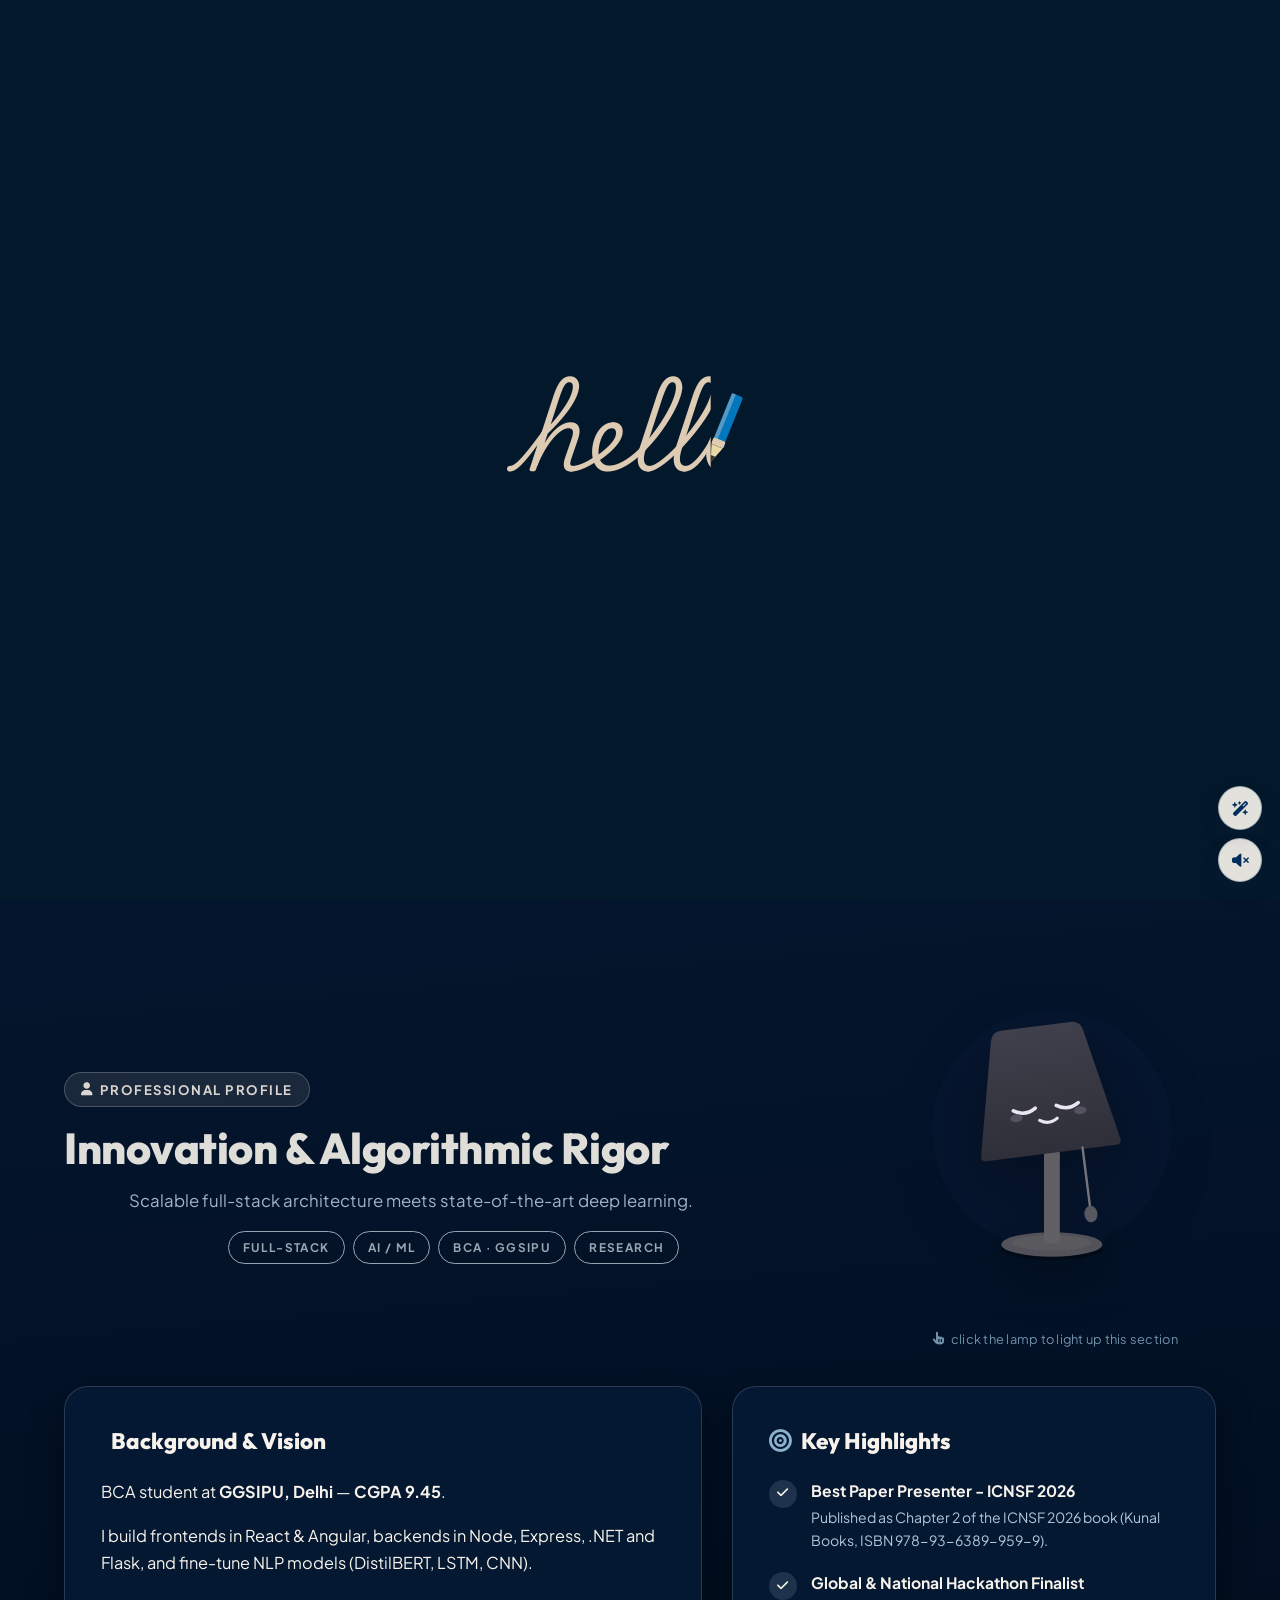
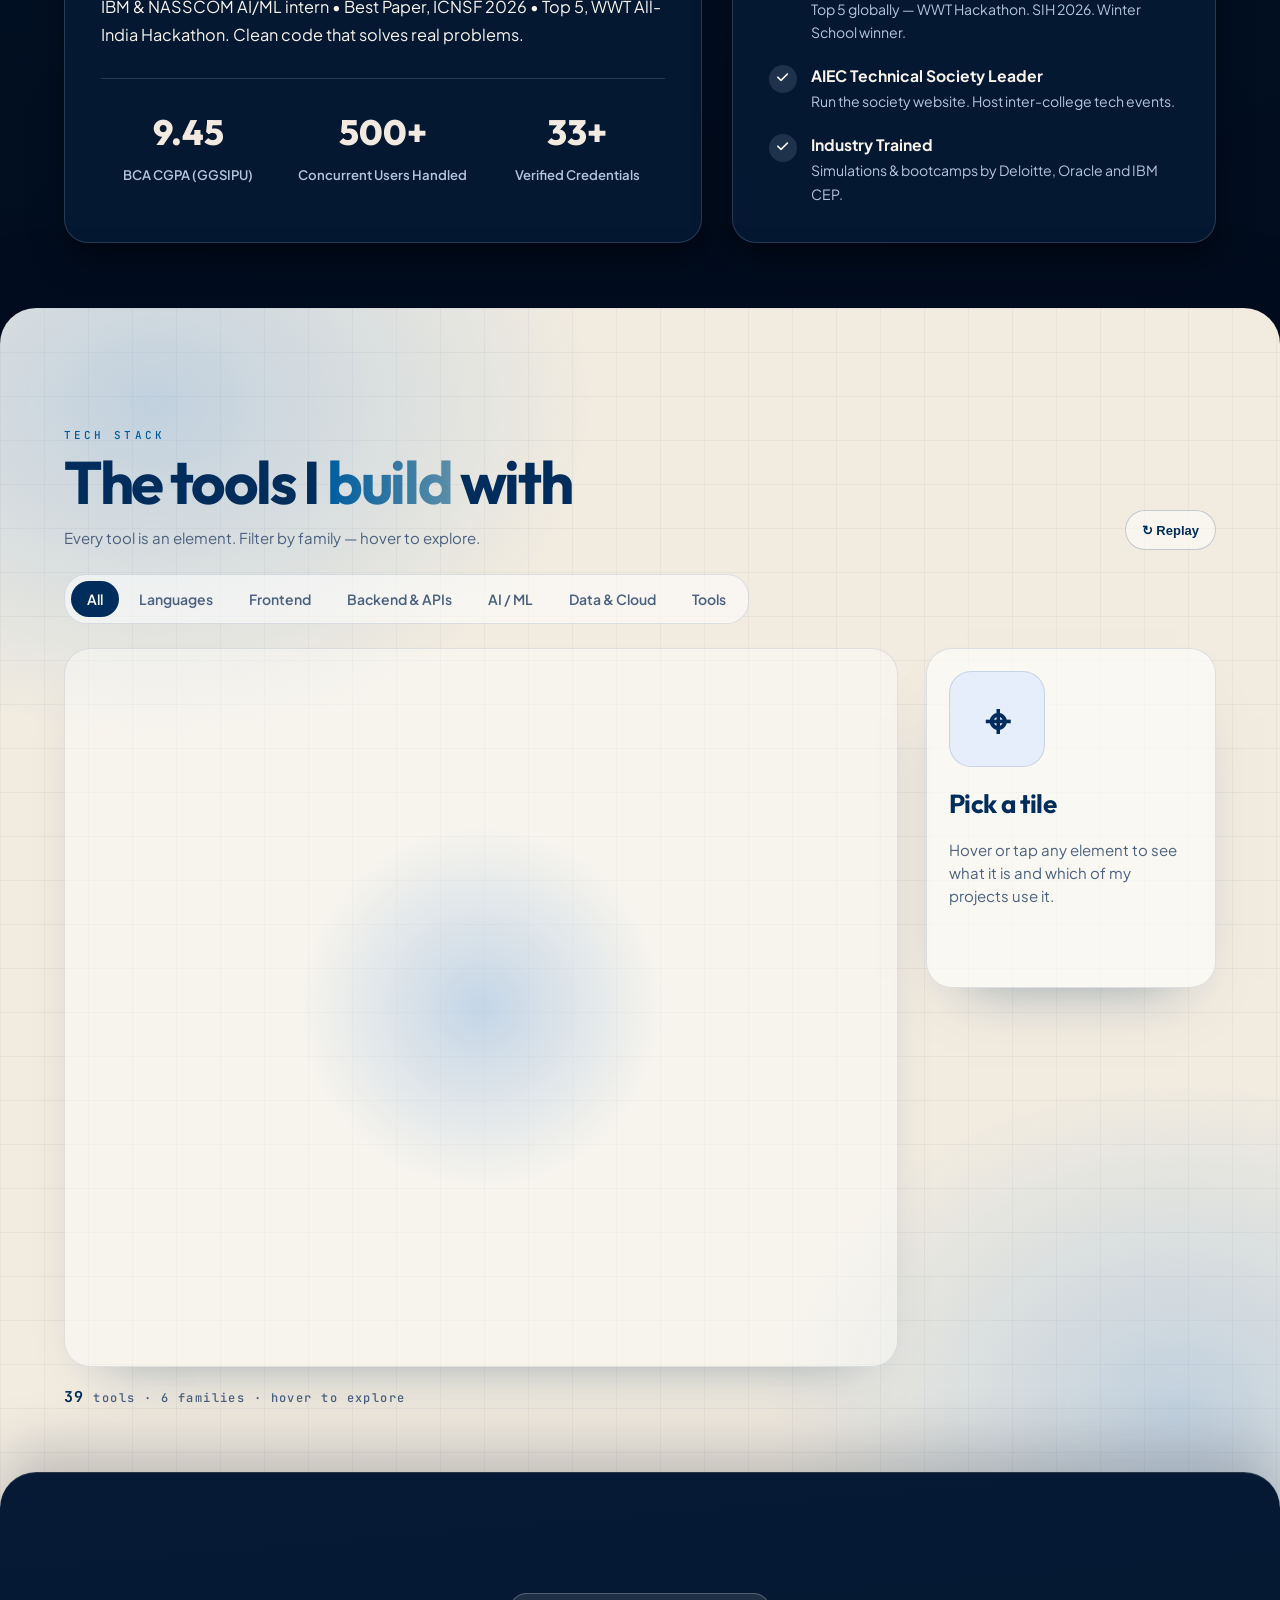
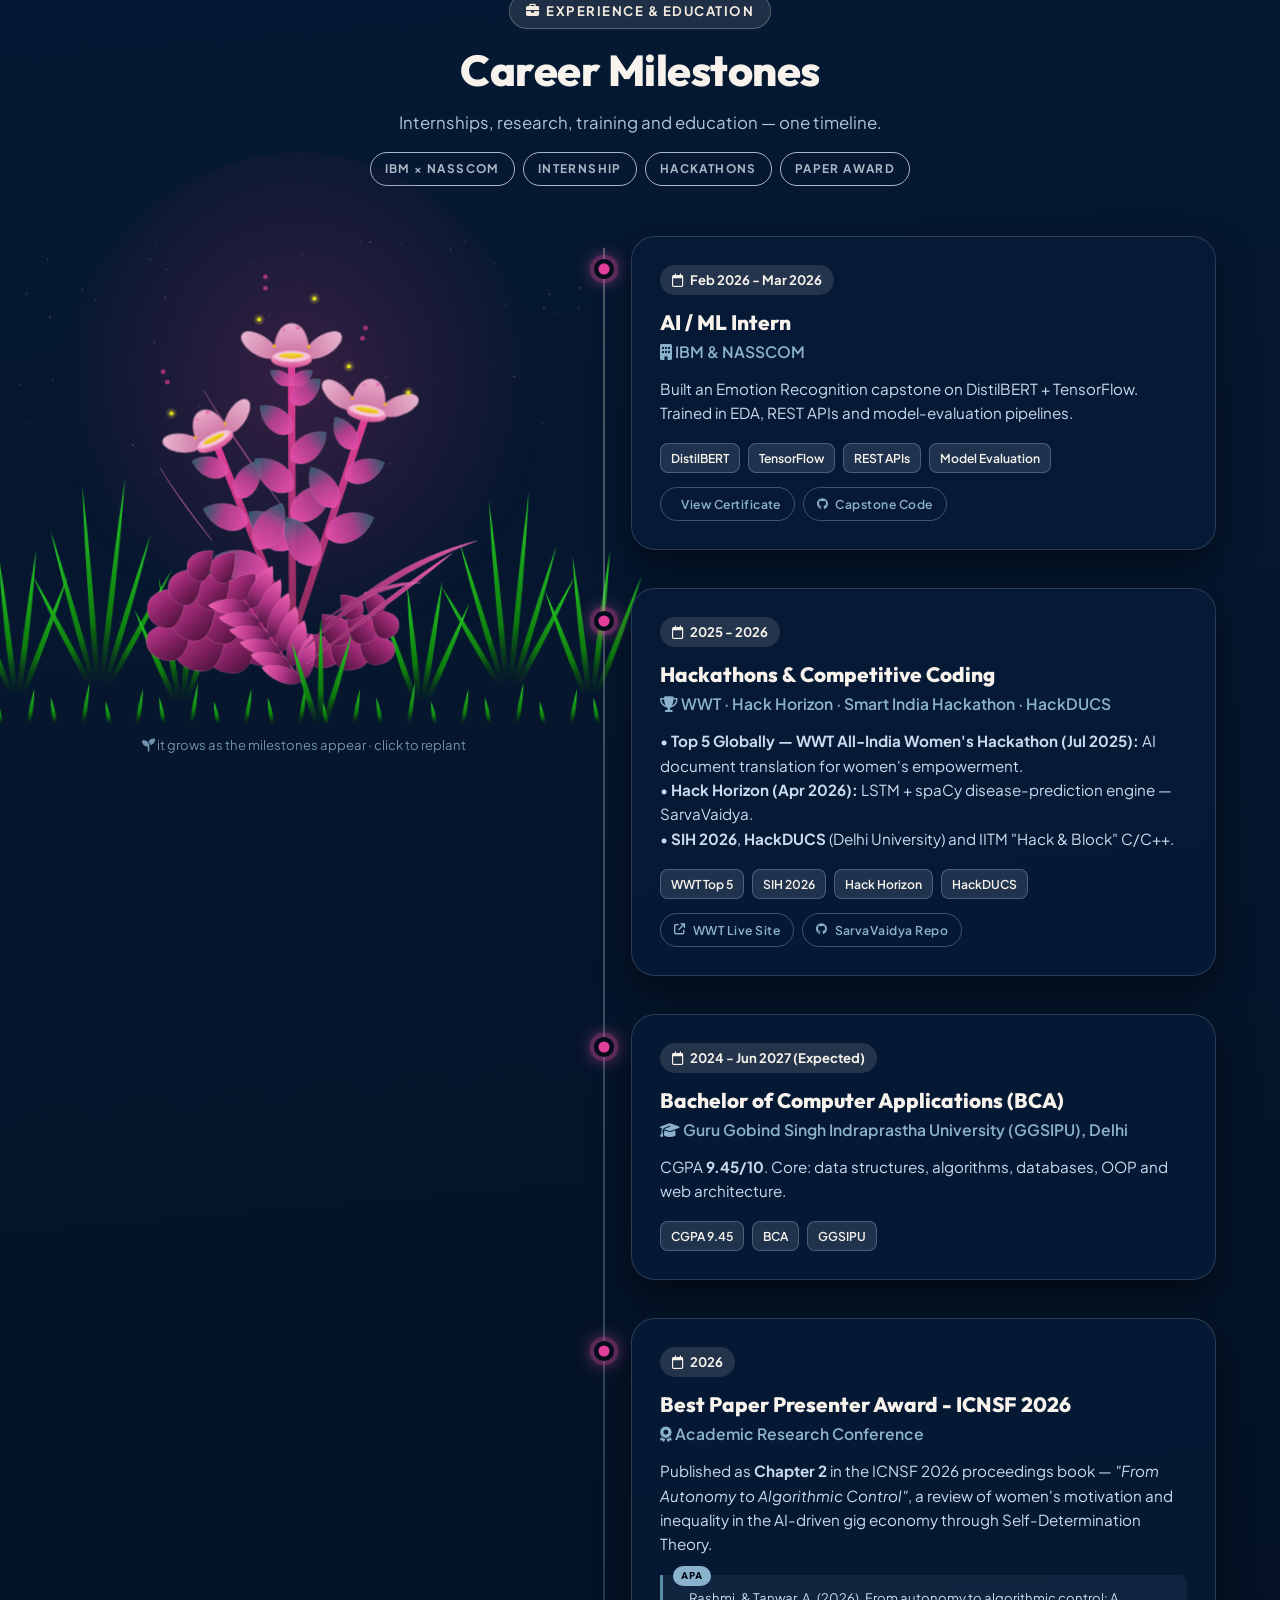
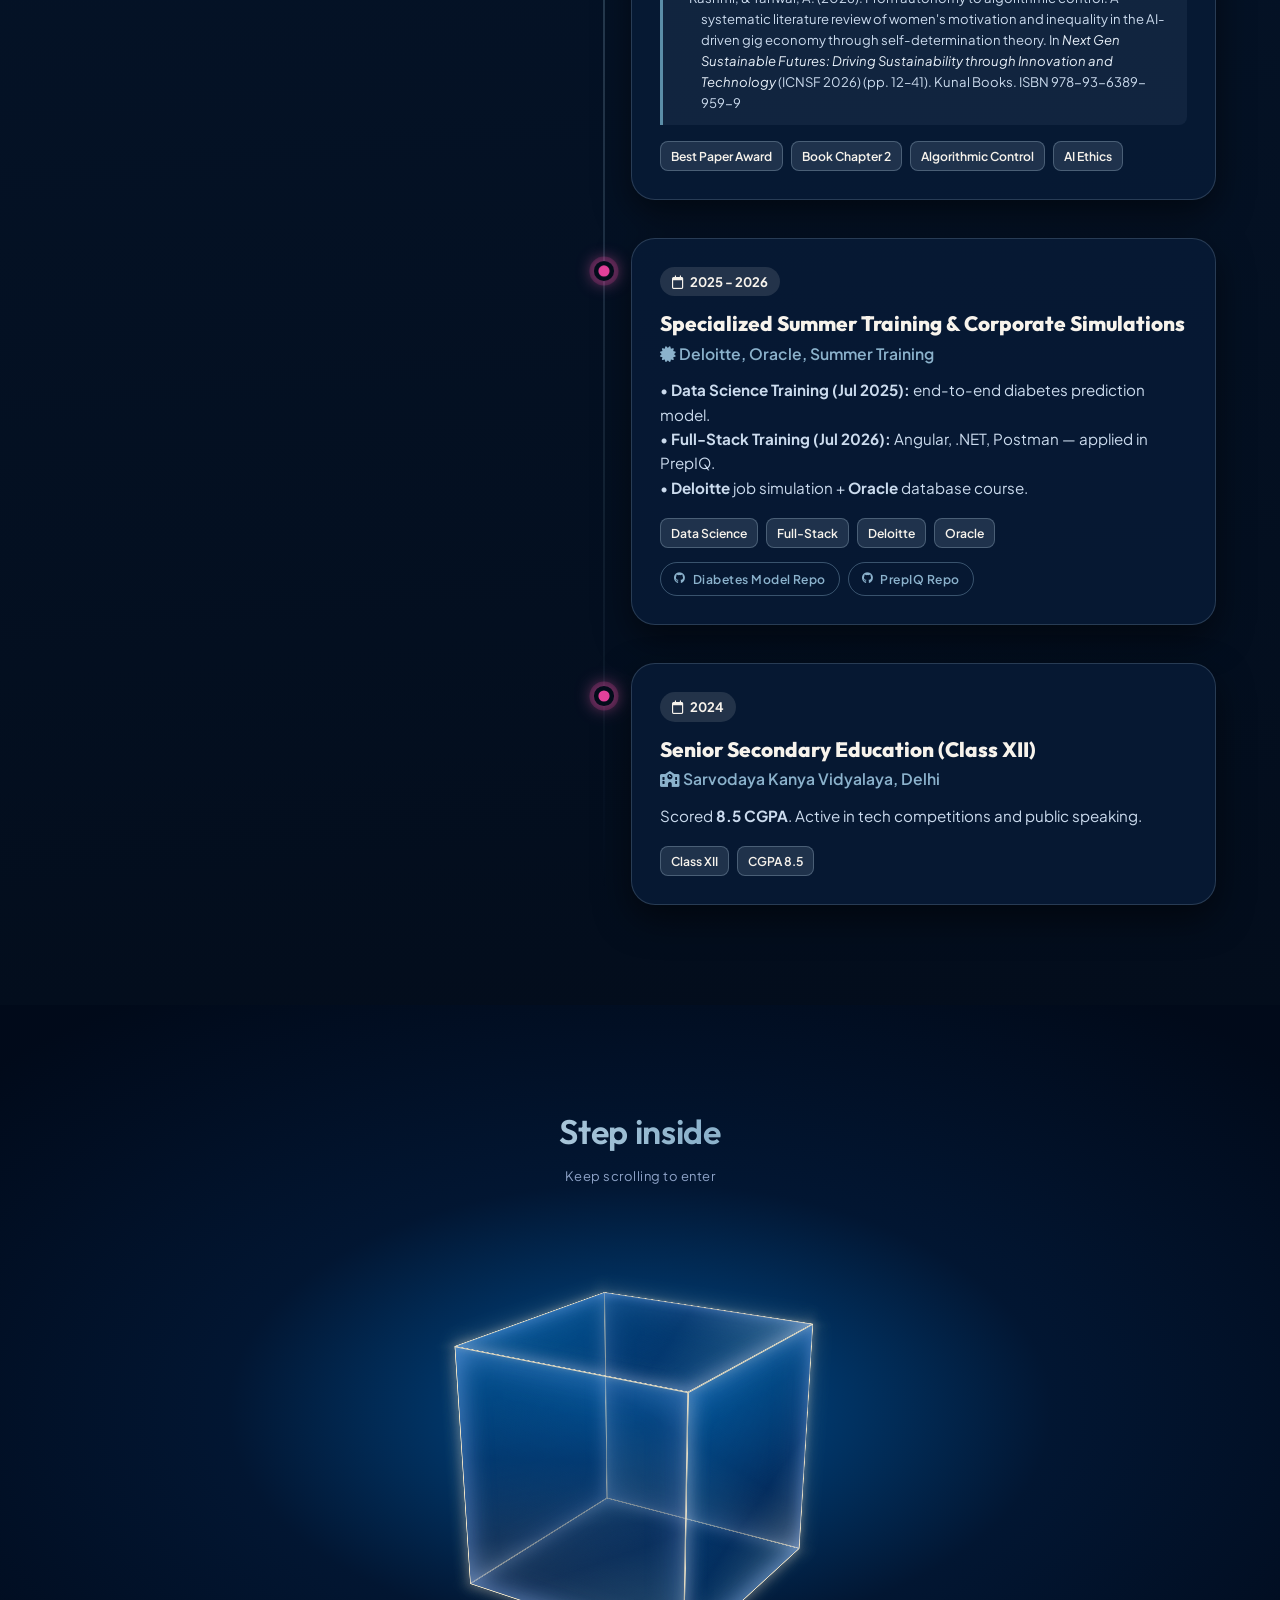
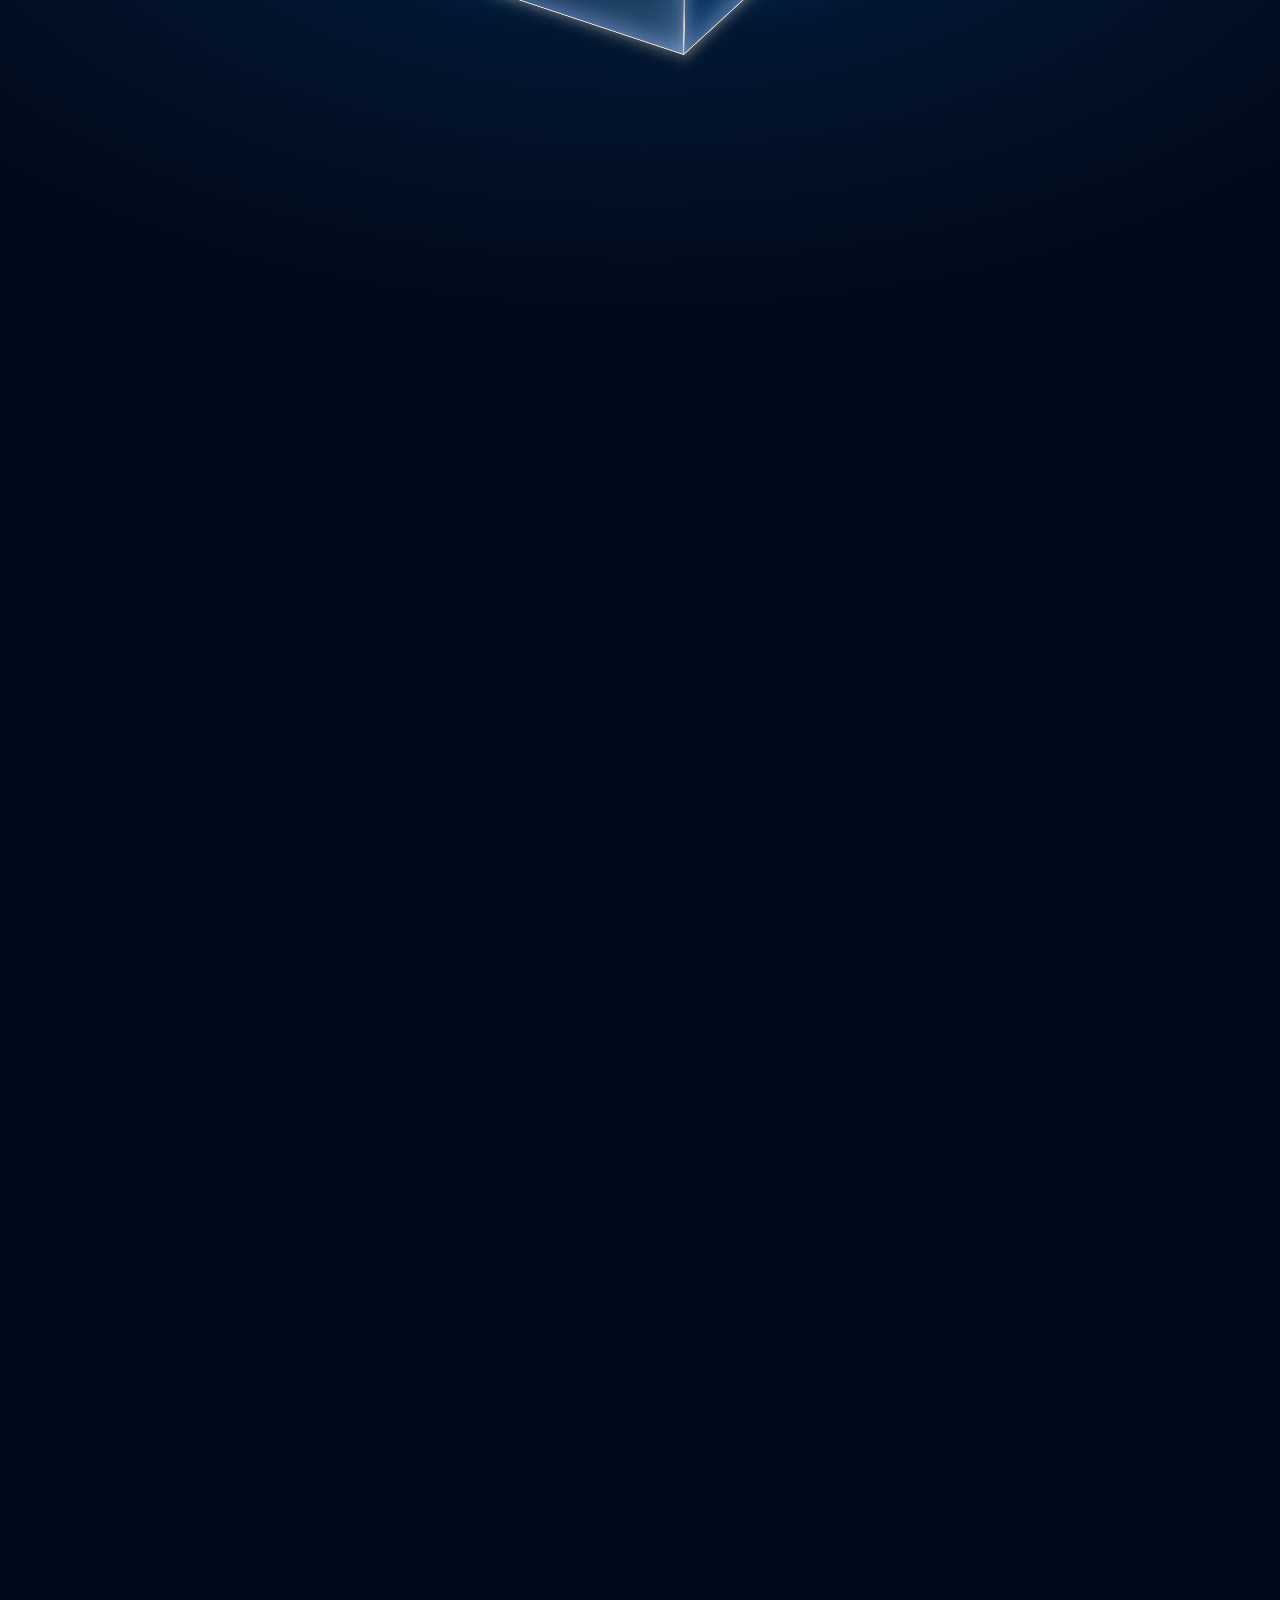
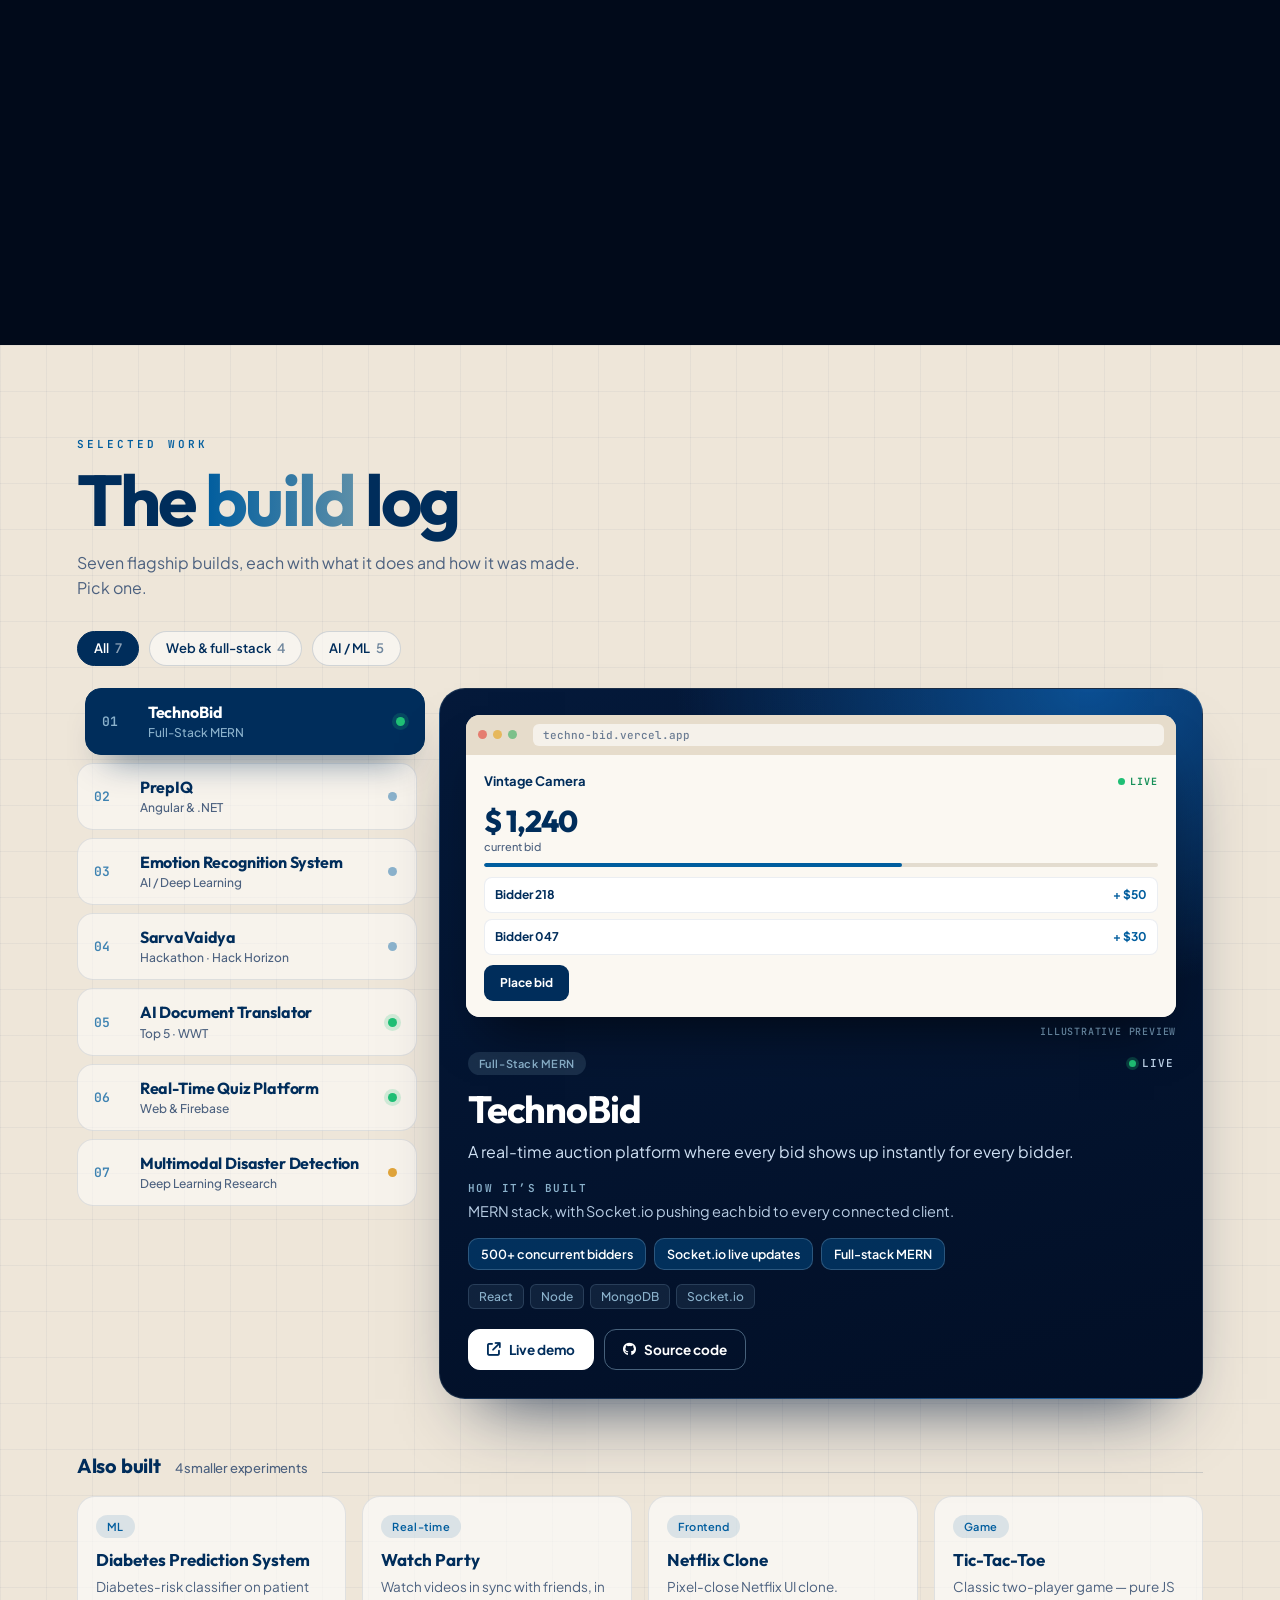
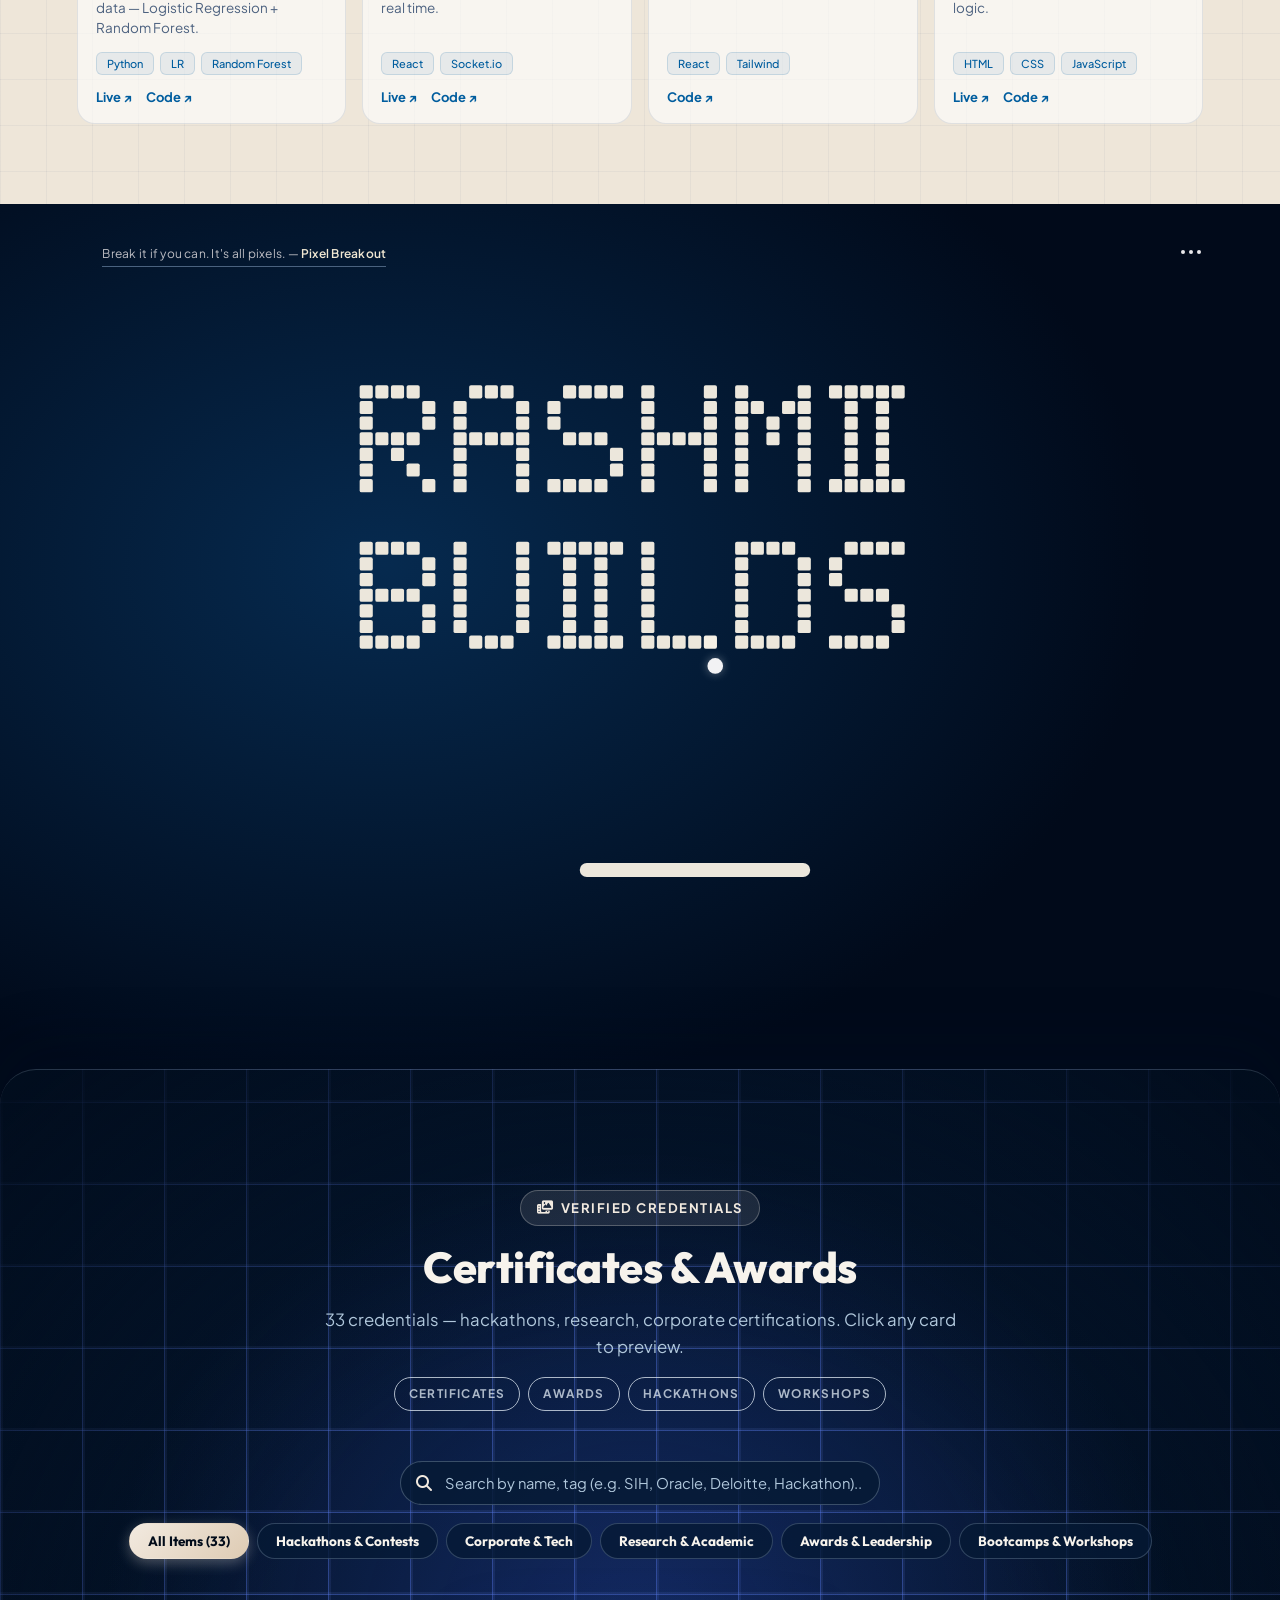
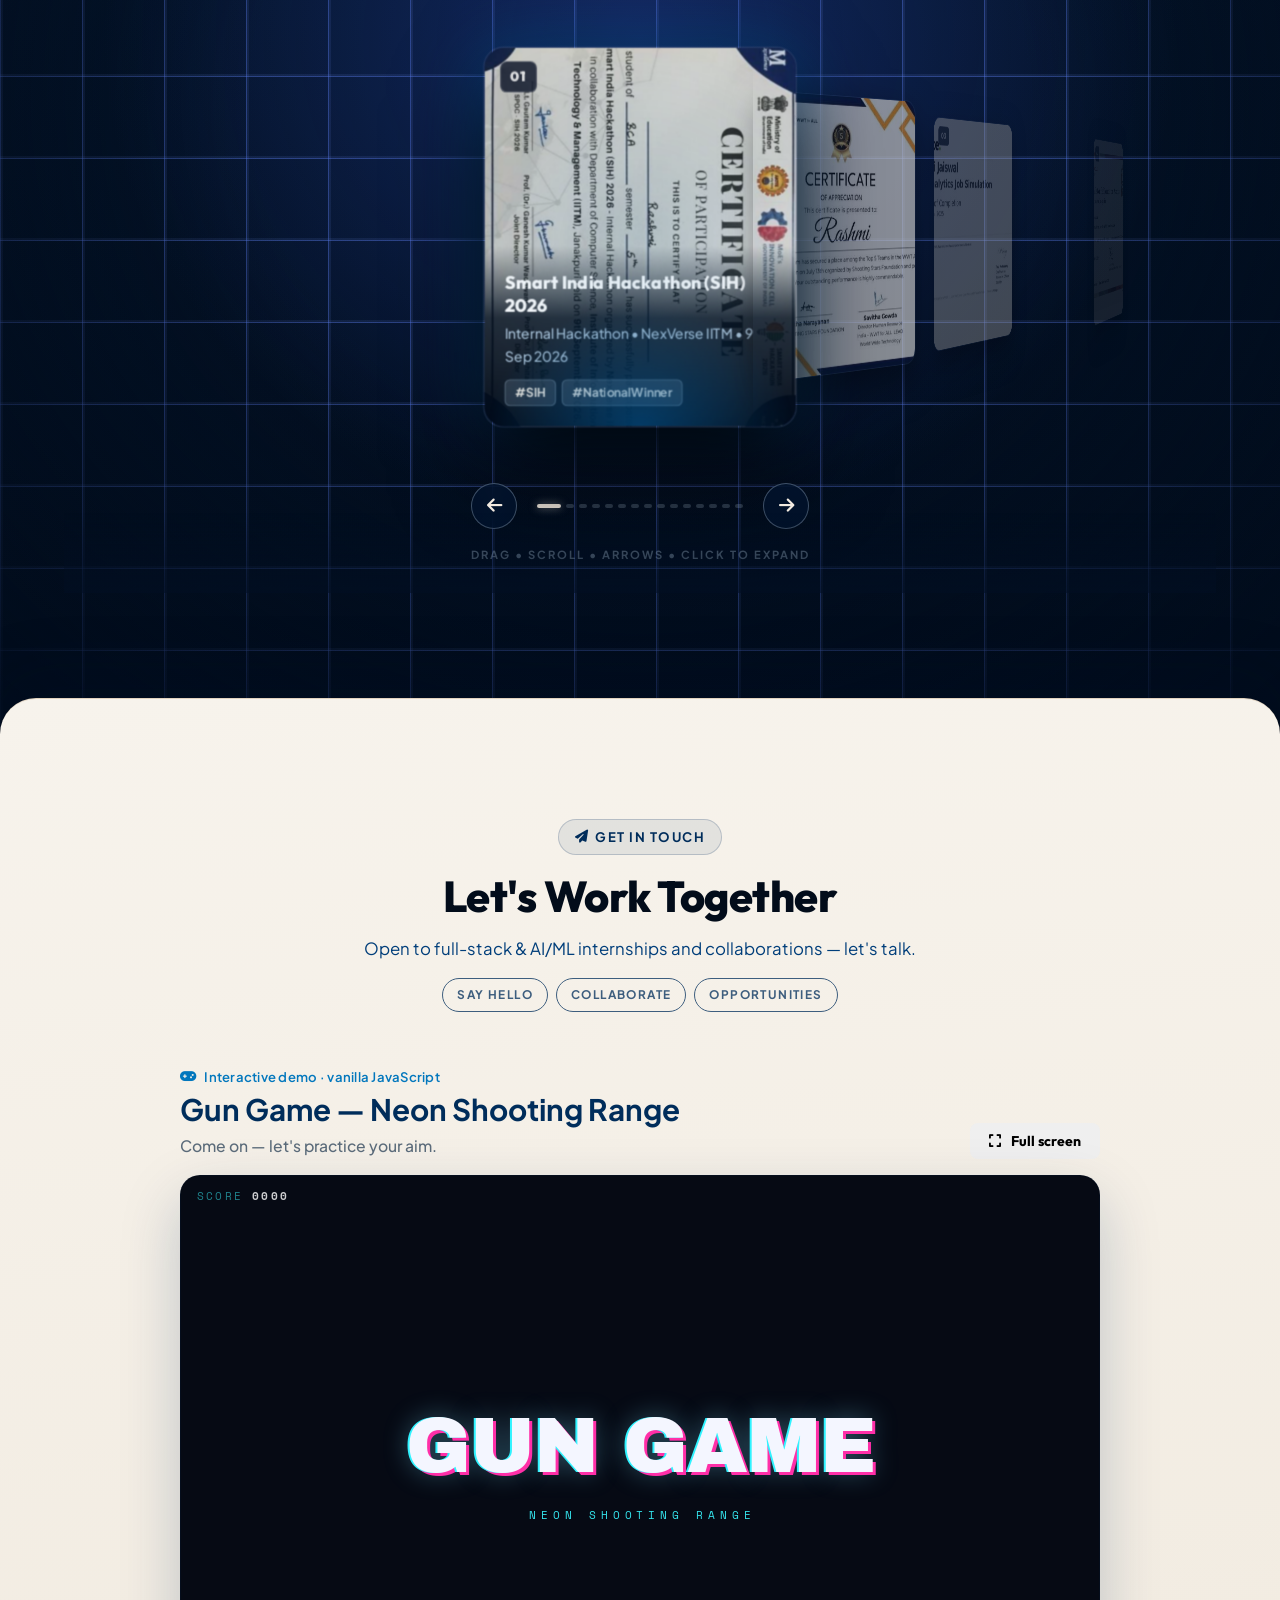
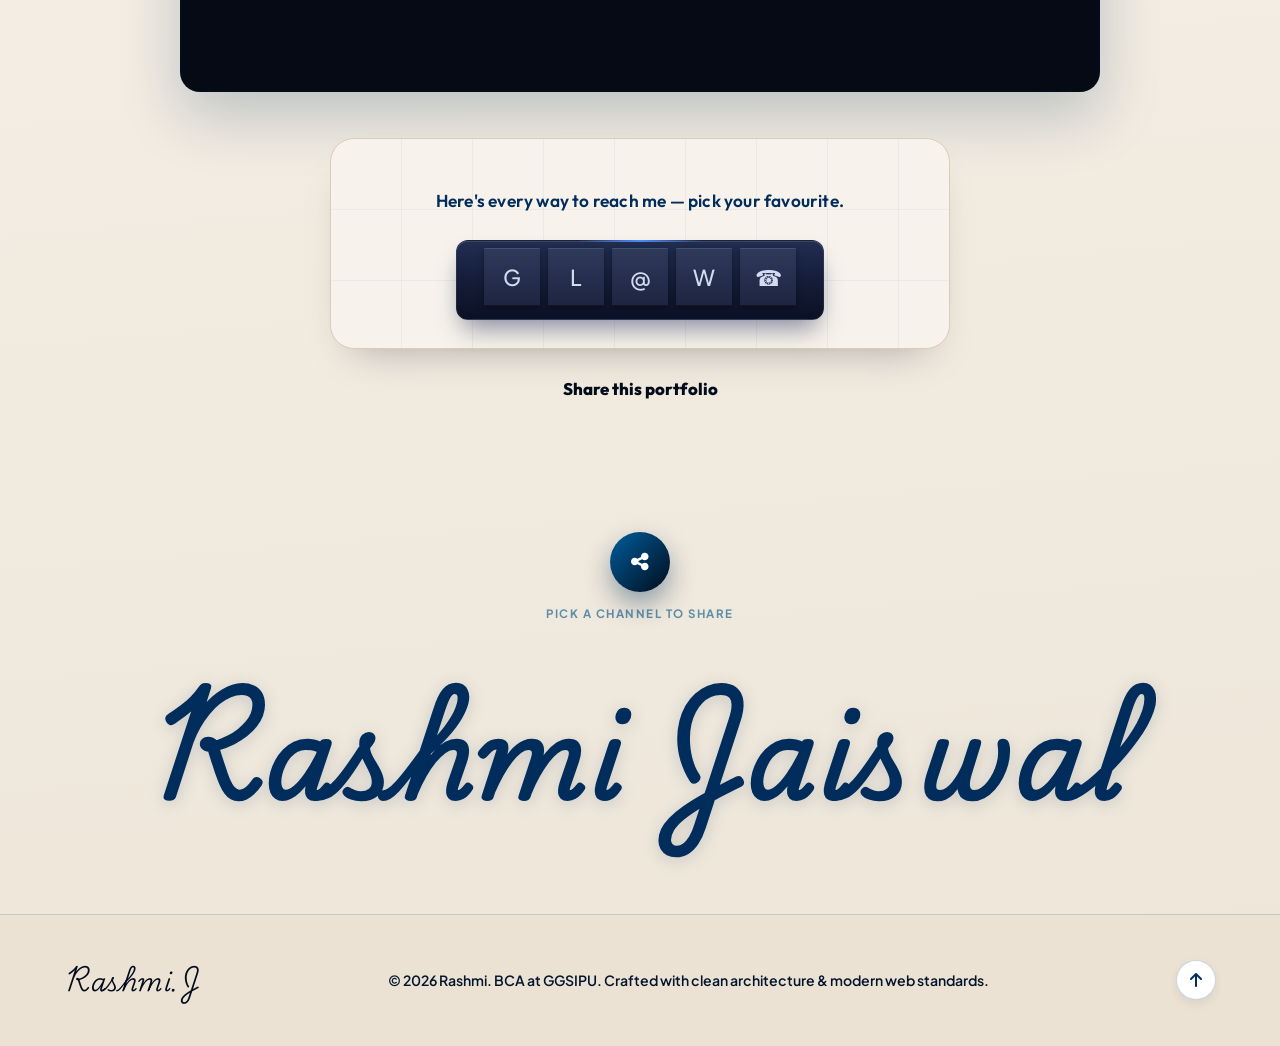
==== commit 657c3a91: "perf: fix sticky scroll lag, remove blocking transitions, defer FontAwesome" ====
--- a/index.html
+++ b/index.html
@@ -6,24 +6,26 @@
   <title>Rashmi | Full-Stack Developer & AI/ML Engineer</title>
   <meta name="description" content="Portfolio of Rashmi - BCA student at GGSIPU (CGPA 9.45), Full-Stack Developer and AI/ML Engineer with IBM & NASSCOM internship, national hackathon wins, and 30+ verified credentials.">
   
-  <!-- Google Fonts: Outfit & Plus Jakarta Sans -->
+  <!-- Preconnect to external origins early so handshakes happen during HTML parse -->
   <link rel="preconnect" href="https://fonts.googleapis.com">
   <link rel="preconnect" href="https://fonts.gstatic.com" crossorigin>
-  <link href="https://fonts.googleapis.com/css2?family=Outfit:wght@300;400;500;600;700;800;900&family=Plus+Jakarta+Sans:wght@300;400;500;600;700;800&family=Anton&family=Playwrite+US+Trad:wght@100..400&family=JetBrains+Mono:wght@500&family=Nunito:wght@800&family=Instrument+Serif:ital@1&display=swap" rel="stylesheet">
-  
-  <!-- FontAwesome Icons -->
-  <link rel="stylesheet" href="https://cdnjs.cloudflare.com/ajax/libs/font-awesome/6.5.1/css/all.min.css">
-  
-  <!-- Stylesheet -->
-  <link rel="stylesheet" href="css/style.css?v=20261105o">
-  <!-- Interactive sections: Skills periodic table, Projects cube tunnel, Pixel Breakout -->
-  <link rel="stylesheet" href="css/interactive.css?v=20261105o">
-  <!-- Mobile / tablet responsive refinements (layered last, desktop untouched) -->
-  <link rel="stylesheet" href="css/responsive.css?v=20261105o">
-  <link rel="stylesheet" href="css/stack.css?v=20261105o">
-  <link rel="stylesheet" href="css/projects.css?v=20261105o">
-  <!-- PERF: loaded last. Parks off-screen animation work, no design changes -->
-  <link rel="stylesheet" href="css/perf.css?v=20261105o">
+  <link rel="preconnect" href="https://cdnjs.cloudflare.com">
+
+  <!-- Google Fonts: only used weights + display=swap avoids render-blocking -->
+  <link href="https://fonts.googleapis.com/css2?family=Outfit:wght@400;600;700;800;900&family=Plus+Jakarta+Sans:wght@400;600;700;800&family=Anton&family=Playwrite+US+Trad:wght@100..400&family=JetBrains+Mono:wght@500&family=Instrument+Serif:ital@1&display=swap" rel="stylesheet">
+
+  <!-- FontAwesome: deferred via media=print trick so it never blocks first paint -->
+  <link rel="stylesheet" href="https://cdnjs.cloudflare.com/ajax/libs/font-awesome/6.5.1/css/all.min.css" media="print" onload="this.media='all'">
+  <noscript><link rel="stylesheet" href="https://cdnjs.cloudflare.com/ajax/libs/font-awesome/6.5.1/css/all.min.css"></noscript>
+
+  <!-- Stylesheets — versioned to bust cache after every update -->
+  <link rel="stylesheet" href="css/style.css?v=20261118">
+  <link rel="stylesheet" href="css/interactive.css?v=20261118">
+  <link rel="stylesheet" href="css/responsive.css?v=20261118">
+  <link rel="stylesheet" href="css/stack.css?v=20261118">
+  <link rel="stylesheet" href="css/projects.css?v=20261118">
+  <!-- PERF: loaded last — parks off-screen animations, no design changes -->
+  <link rel="stylesheet" href="css/perf.css?v=20261118">
 
   <!-- No-JS fallback: hide intro, show hero -->
   <noscript><style>.intro{display:none!important}#cursor-dot{display:none!important}.brand-script{opacity:1!important;pointer-events:auto!important}.brand-script .brand-word{clip-path:none!important}.brand-script .brand-pen{display:none!important}.hero-status-pill,.hero-title,.hero-role,.hero-description,.hero-stats,.dr-wrap{opacity:1!important;animation:none!important}.hero-arch{opacity:1!important;transform:none!important}.arch-plate{opacity:1!important}.role-rot>span:first-child{opacity:1!important;transform:none!important}</style></noscript>
--- a/css/style.css
+++ b/css/style.css
@@ -361,7 +361,8 @@
   border-radius: var(--radius-xl) var(--radius-xl) 0 0;
   margin-top: -35px; /* Creates overlapping card stack */
   box-shadow: 0 -22px 60px rgba(0, 15, 35, 0.22);
-  transition: transform 0.7s cubic-bezier(0.16, 1, 0.3, 1), box-shadow 0.4s ease;
+  /* NO transition here — the stacking-scroll engine writes transform every
+     frame; a CSS transition between those writes adds compositor overhead. */
   overflow: hidden;
 }
 
@@ -2118,7 +2119,7 @@
   height: 4px;
   border-radius: 4px;
   background: rgba(176, 199, 219, 0.25);
-  transition: all 0.35s ease;
+  transition: background 0.35s ease, box-shadow 0.35s ease, width 0.35s ease;
   cursor: pointer;
 }
 
--- a/css/stack.css
+++ b/css/stack.css
@@ -23,13 +23,7 @@
   position: sticky !important;
   /* `top` is set per-section in JS (beats #about { position: relative }) */
   transform-origin: 50% 0;
-  contain: layout paint;
-  will-change: transform;
-}
-
-#projects.page-block.stack-on {
-  contain: layout;
-  will-change: auto;
+  /* contain and will-change are managed by perf.css which loads after this */
 }
 
 /* dim overlay that deepens as the next page covers this one */
--- a/css/perf.css
+++ b/css/perf.css
@@ -1,17 +1,14 @@
 /* ==========================================================================
    PERF — everything in this file exists to make movement smooth.
    No visual design changes: it only parks work the visitor cannot see, or
-   replaces paint-heavy tricks (animated box-shadow, glass blur inside 3D
-   scenes) with the compositor-friendly equivalent that looks the same.
-   Loaded last so it can refine the sheets above it.
+   replaces paint-heavy tricks with compositor-friendly equivalents.
+   Loaded LAST so it overrides the sheets above it.
    ========================================================================== */
 
 /* --------------------------------------------------------------------------
-   1. Park every CSS animation that is off screen.
-   js/perf.js puts `perf-off` on any section (or heavy pocket) that is not
-   within 20% of the viewport. A paused animation costs nothing: no timer, no
-   style recalculation, no repaint. This alone removed ~118 always-on
-   animations down to the handful that are actually visible.
+   1. Park every CSS animation that is off-screen.
+   js/perf.js adds `perf-off` to any section not within 20% of the viewport.
+   A paused animation costs nothing: no timer, no style recalc, no repaint.
    -------------------------------------------------------------------------- */
 .perf-off .sw,
 .perf-off .ff,
@@ -24,22 +21,21 @@
 .perf-off .cb-thumb svg,
 .perf-off .coverflow-card::after,
 .perf-off .status-indicator,
+.perf-off .hero-badge svg,
 .perf-off .sl-head,
 .perf-off .sl-cordwrap {
   animation-play-state: paused !important;
 }
 
 /* --------------------------------------------------------------------------
-   2. Coverflow gallery (the worst offender at a steady ~20fps standing still)
+   2. Coverflow gallery glow — rebuilt as opacity-only animation.
+   The original box-shadow animation forced full repaint of a 3D surface
+   60×/sec. This opacity pulse looks identical and is composited for free.
    -------------------------------------------------------------------------- */
-/* The pulsing glow was an infinite box-shadow animation. box-shadow cannot be
-   composited, so the active card (inside a sticky, scaled, rounded layer)
-   repainted its whole parent surface 60 times a second. Same breathing glow,
-   rebuilt as an overlay that only animates opacity. */
 .coverflow-card {
-  transition: transform 0.6s cubic-bezier(0.25, 0.46, 0.45, 0.94),
-              opacity 0.6s ease,
-              filter 0.6s ease;
+  transition: transform 0.5s cubic-bezier(0.25, 0.46, 0.45, 0.94),
+              opacity 0.5s ease,
+              filter 0.5s ease;
 }
 .coverflow-card.active-card {
   animation: none !important;
@@ -58,39 +54,34 @@
 }
 @keyframes cfGlowPulse { 0%, 100% { opacity: 0.45; } 50% { opacity: 1; } }
 
-/* Glass blur inside the 3D-transformed, brightness-filtered cards forced a
-   full backdrop re-read on every coverflow frame. A flat translucent chip is
-   pixel-indistinguishable over the dark photo edge. */
+/* Glass blur inside 3D-transformed cards forces a full backdrop re-read on
+   every coverflow frame. Flat translucent chip is visually identical. */
 .plate-index-badge {
   background: rgba(0, 10, 30, 0.78) !important;
   backdrop-filter: none !important;
   -webkit-backdrop-filter: none !important;
 }
 
-/* Big panels over smooth dark gradients: blurring them changes nothing you can
-   see, but costs a per-frame backdrop copy while scrolling. */
-.theme-dark-blue .glass-card,
+/* Big panels over smooth dark gradients: blurring costs a per-frame
+   backdrop copy while scrolling. Strip it — invisible over dark bg. */
+.theme-dark-blue .glass-card {
+  backdrop-filter: none !important;
+  -webkit-backdrop-filter: none !important;
+  background: rgba(6, 26, 53, 0.92) !important;
+}
 .cert-detail-panel {
   backdrop-filter: none !important;
   -webkit-backdrop-filter: none !important;
 }
 
-/* Cards that are further than the ±4 band are invisible; make the browser
-   agree instead of keeping 33 live 3D surfaces around. */
+/* Cards beyond the ±4 visible band: hide from browser compositor too */
 .coverflow-card.cf-dead {
   visibility: hidden !important;
   transition: none !important;
 }
 
 /* --------------------------------------------------------------------------
-   3. (Hero lamp-crew clouds — that scene has been removed from the site, so
-   there is nothing to promote here any more.)
-   -------------------------------------------------------------------------- */
-
-/* --------------------------------------------------------------------------
-   4. Cube tunnel — the page copy is a full duplicate of the projects section.
-   Its own looping micro-animations are pointless while it is being scaled, so
-   park them and let the real panel underneath do the moving.
+   3. Cube tunnel clone — park animations in the page-copy that is being scaled.
    -------------------------------------------------------------------------- */
 #cb-clone .m-timer i,
 #cb-clone .m-map u,
@@ -101,27 +92,31 @@
 }
 
 /* --------------------------------------------------------------------------
-   5. The stacking scroll cards keep a box-shadow transition that only fires
-   when a neighbour covers them — that frame is already busy re-rasterising.
+   4. Remove transition from .page-block so the box-shadow / transform
+   transition does NOT fire on every scroll frame. The stack scroll engine
+   writes transform directly on each paint; CSS transitions between those
+   writes add an extra layer of work the compositor has to reconcile.
    -------------------------------------------------------------------------- */
+.page-block {
+  transition: none !important;
+}
+/* Keep stacking-scroll containment ONLY on layout — NOT paint.
+   contain:paint breaks position:sticky propagation and clips sticky children. */
 .page-block.stack-on {
-  transition: none;
+  contain: layout !important;
+  will-change: transform;
+}
+/* Projects has an overflowing canvas tunnel; no containment at all */
+#projects.page-block.stack-on {
+  contain: none !important;
+  will-change: auto;
 }
 
-/* The 5% shrink-back of the covered page and the dim veil are written every
-   scroll frame. js/stack.js now emits both in coarse steps (24 levels for the
-   veil, 16 for the scale), so the veil is repainted a handful of times per
-   transition instead of 60 — and it stays un-promoted. Promoting it would be
-   tempting but each veil is a section-tall black rectangle (up to 900x4500px),
-   and seven permanent full-page layers is exactly how you run a laptop out of
-   GPU memory. */
-
 /* --------------------------------------------------------------------------
-   6. Hardware compositing for fixed UI chrome (zero scroll jank)
+   5. Hardware compositing for fixed UI chrome (zero scroll jank)
+   .floating-nav already has translateX(-50%) translateZ(0) in style.css.
+   Override separately so the X-offset is preserved.
    -------------------------------------------------------------------------- */
-/* .floating-nav already has translateX(-50%) translateZ(0) in style.css.
-   Listing it here without the X translation would strip the centering, so
-   promote it separately and leave the X offset intact. */
 .floating-nav {
   transform: translateX(-50%) translateZ(0) !important;
   contain: layout style;
@@ -134,8 +129,15 @@
 }
 
 /* --------------------------------------------------------------------------
-   7. Performance Mode — the visitor-facing switch (html.perf-mode, set by the
-   gauge button and remembered in localStorage).
+   6. Replace `transition: all` on coverflow dash-indicators with specific
+   props only — `all` recalculates every property on every frame.
+   -------------------------------------------------------------------------- */
+.cf-dash {
+  transition: background 0.35s ease, box-shadow 0.35s ease, width 0.35s ease !important;
+}
+
+/* --------------------------------------------------------------------------
+   7. Performance Mode — lighter effects for the visitor-facing toggle.
    -------------------------------------------------------------------------- */
 html.perf-mode .liquid-nav,
 html.perf-mode #sfx-toggle,
@@ -145,9 +147,38 @@
   backdrop-filter: none !important;
   -webkit-backdrop-filter: none !important;
 }
-
-/* centre card: park the breathing glow */
 html.perf-mode .coverflow-card.active-card::after {
   animation: none !important;
   opacity: 0.6;
 }
+
+/* --------------------------------------------------------------------------
+   8. Touch / mobile: shorter transitions + momentum scrolling feel
+   -------------------------------------------------------------------------- */
+@media (hover: none) {
+  .coverflow-card {
+    transition: transform 0.3s cubic-bezier(0.25, 0.46, 0.45, 0.94),
+                opacity 0.3s ease,
+                filter 0.3s ease;
+  }
+}
+
+/* --------------------------------------------------------------------------
+   9. Reduce motion: honour the OS accessibility preference
+   -------------------------------------------------------------------------- */
+@media (prefers-reduced-motion: reduce) {
+  *,
+  *::before,
+  *::after {
+    animation-duration: 0.01ms !important;
+    animation-iteration-count: 1 !important;
+    transition-duration: 0.01ms !important;
+  }
+  .page-block.stack-on {
+    position: relative !important;
+    will-change: auto !important;
+  }
+  .page-block > .stack-dim {
+    display: none !important;
+  }
+}
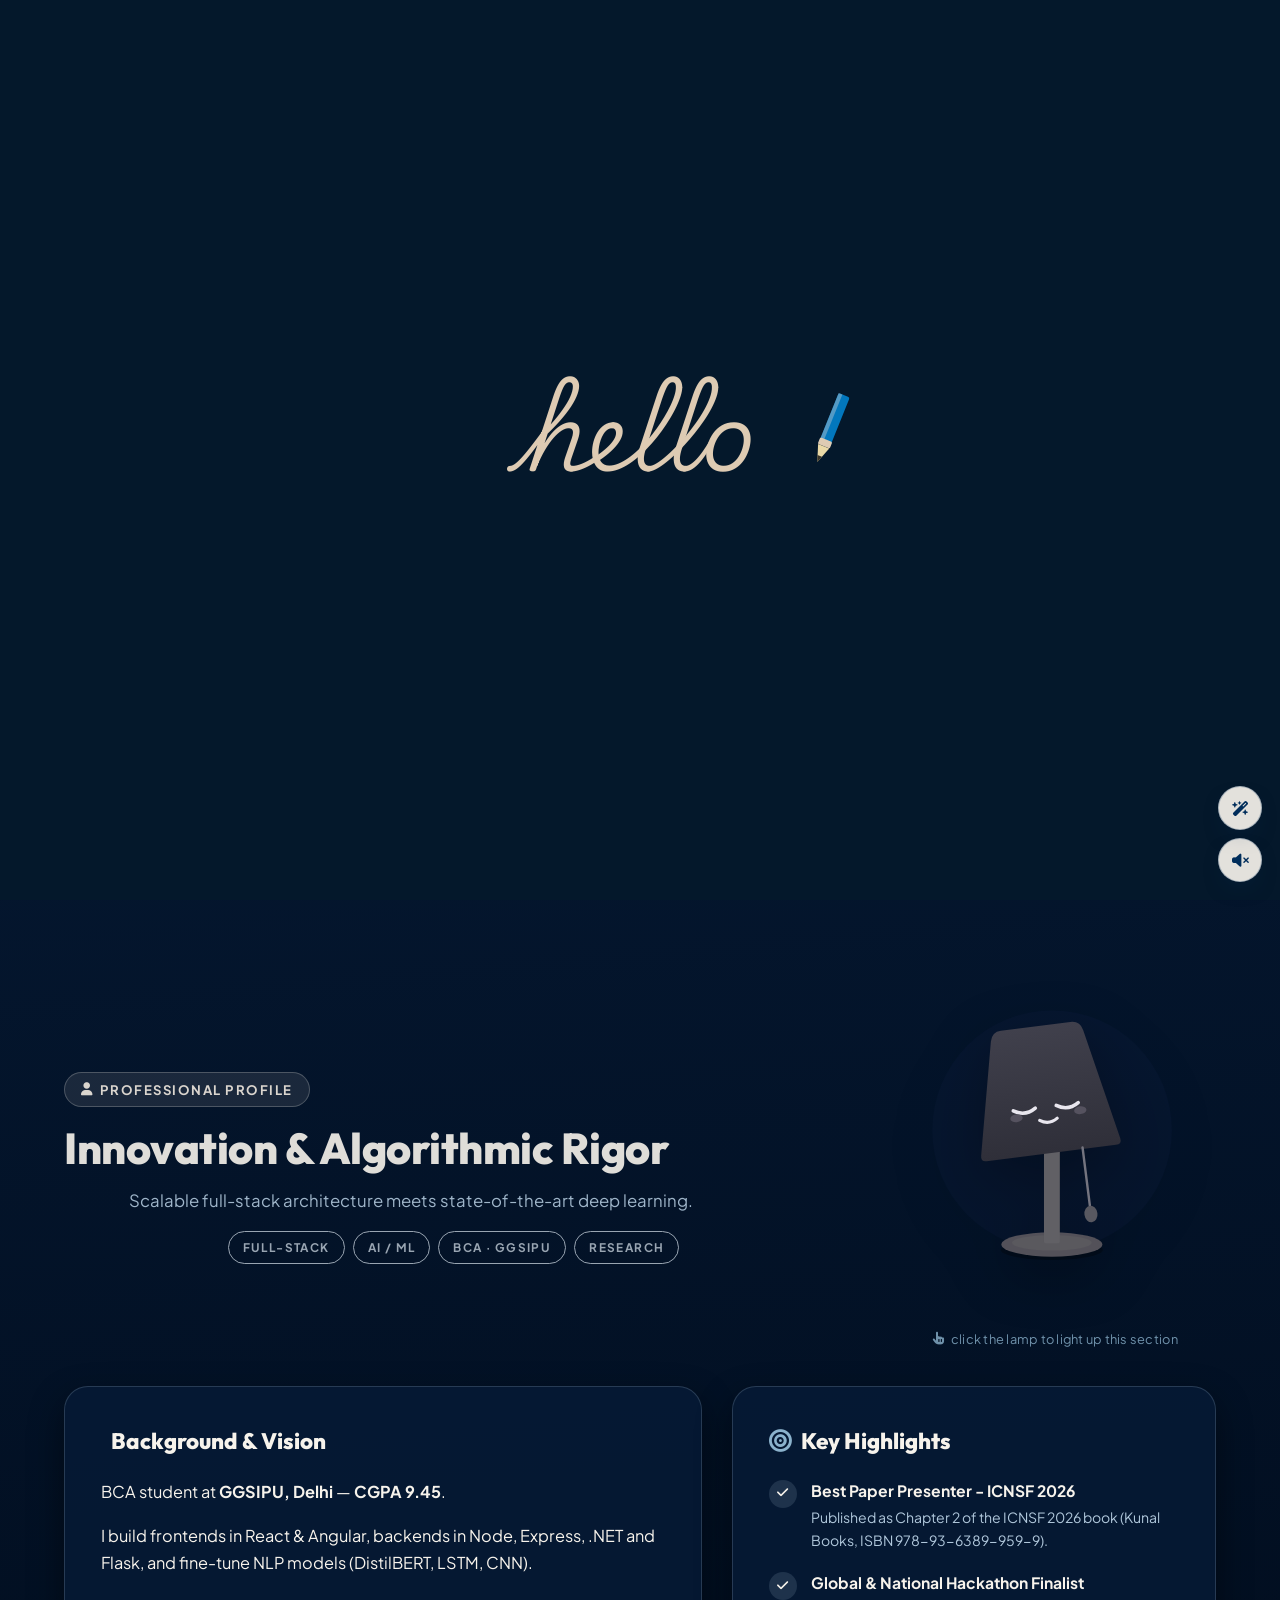
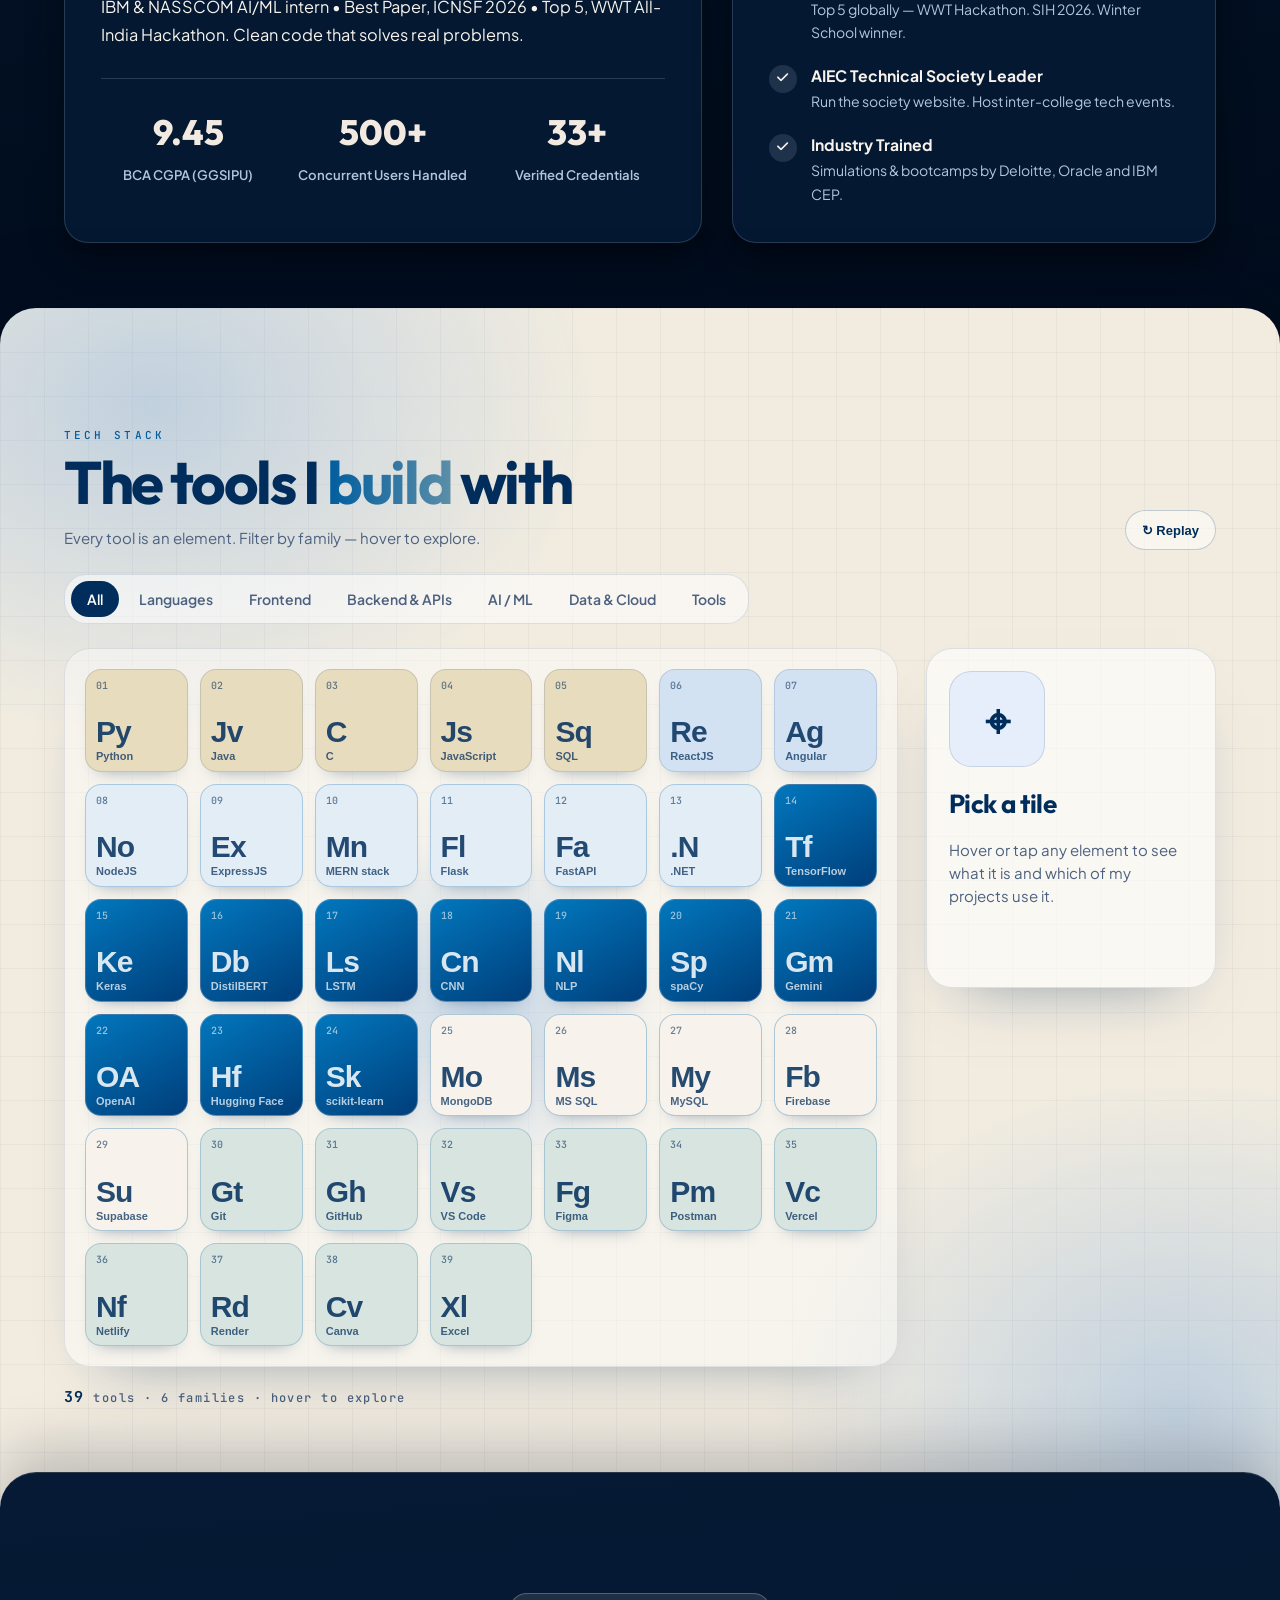
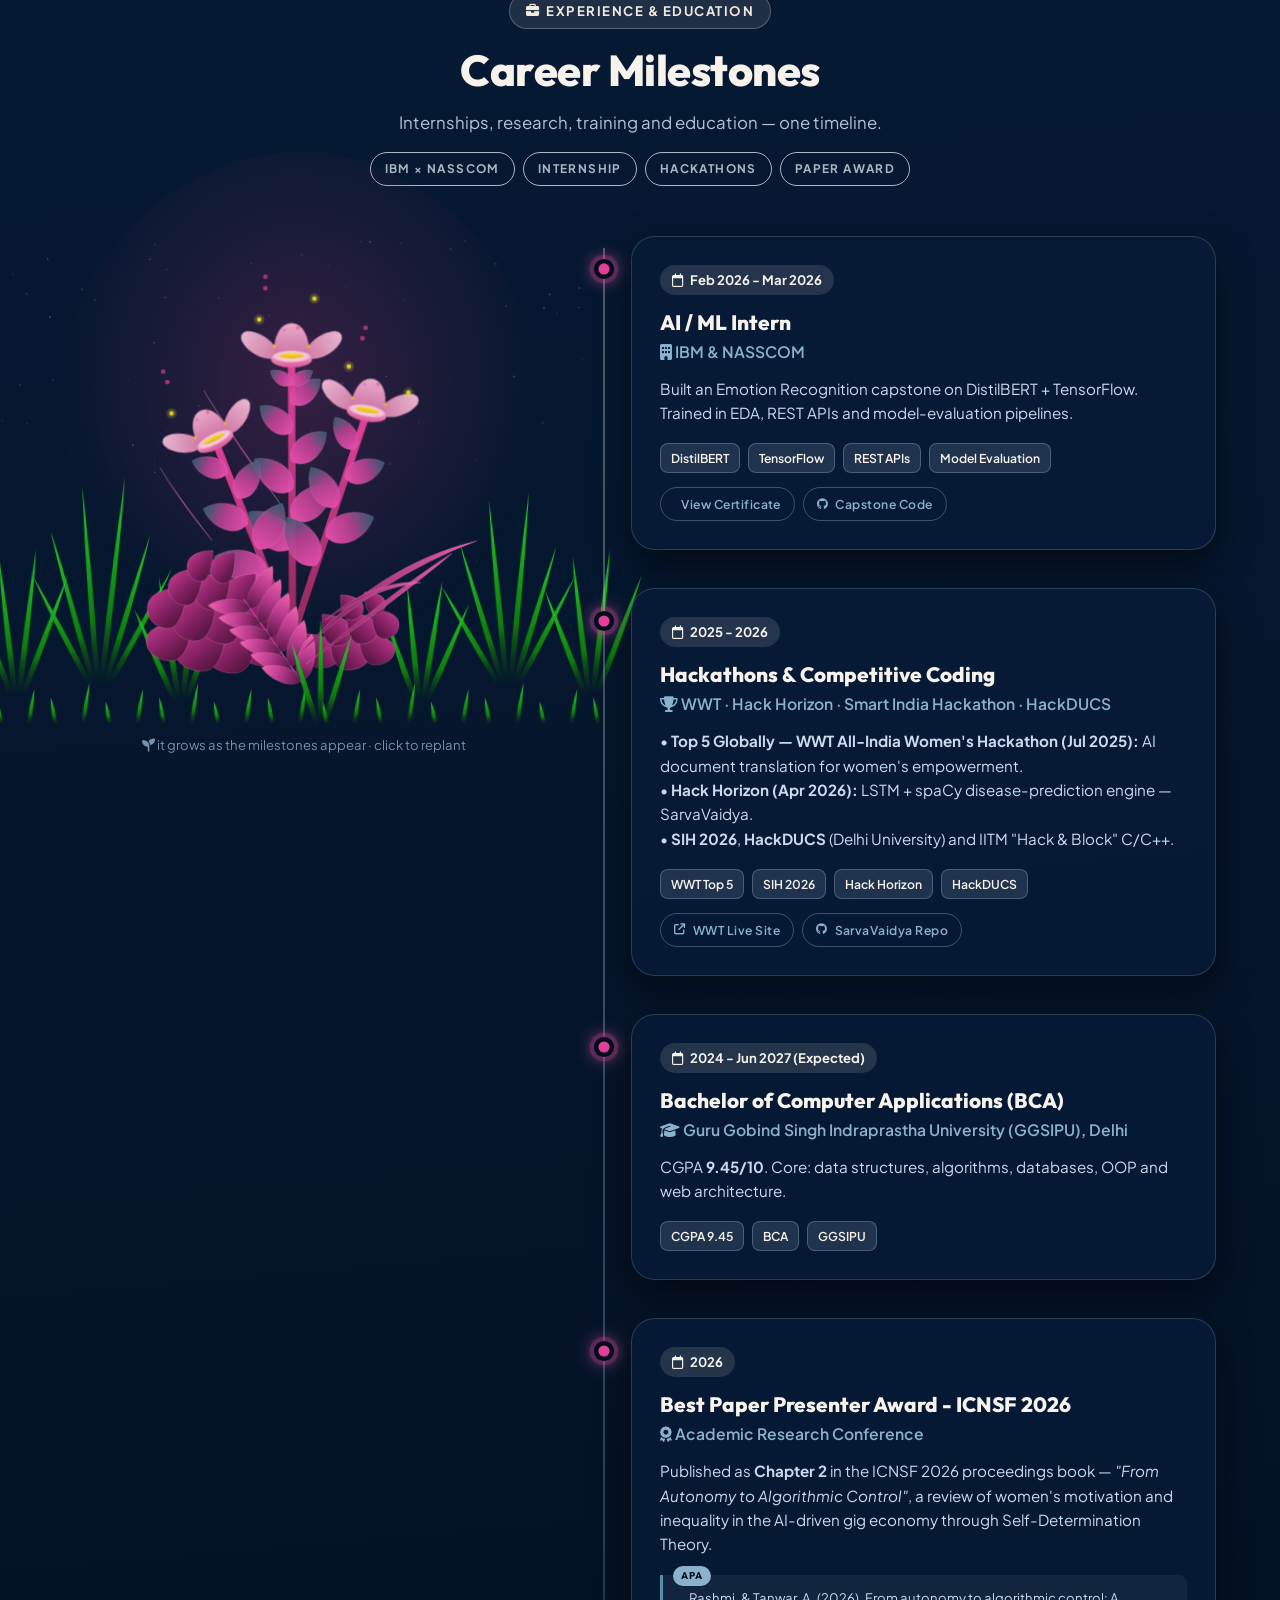
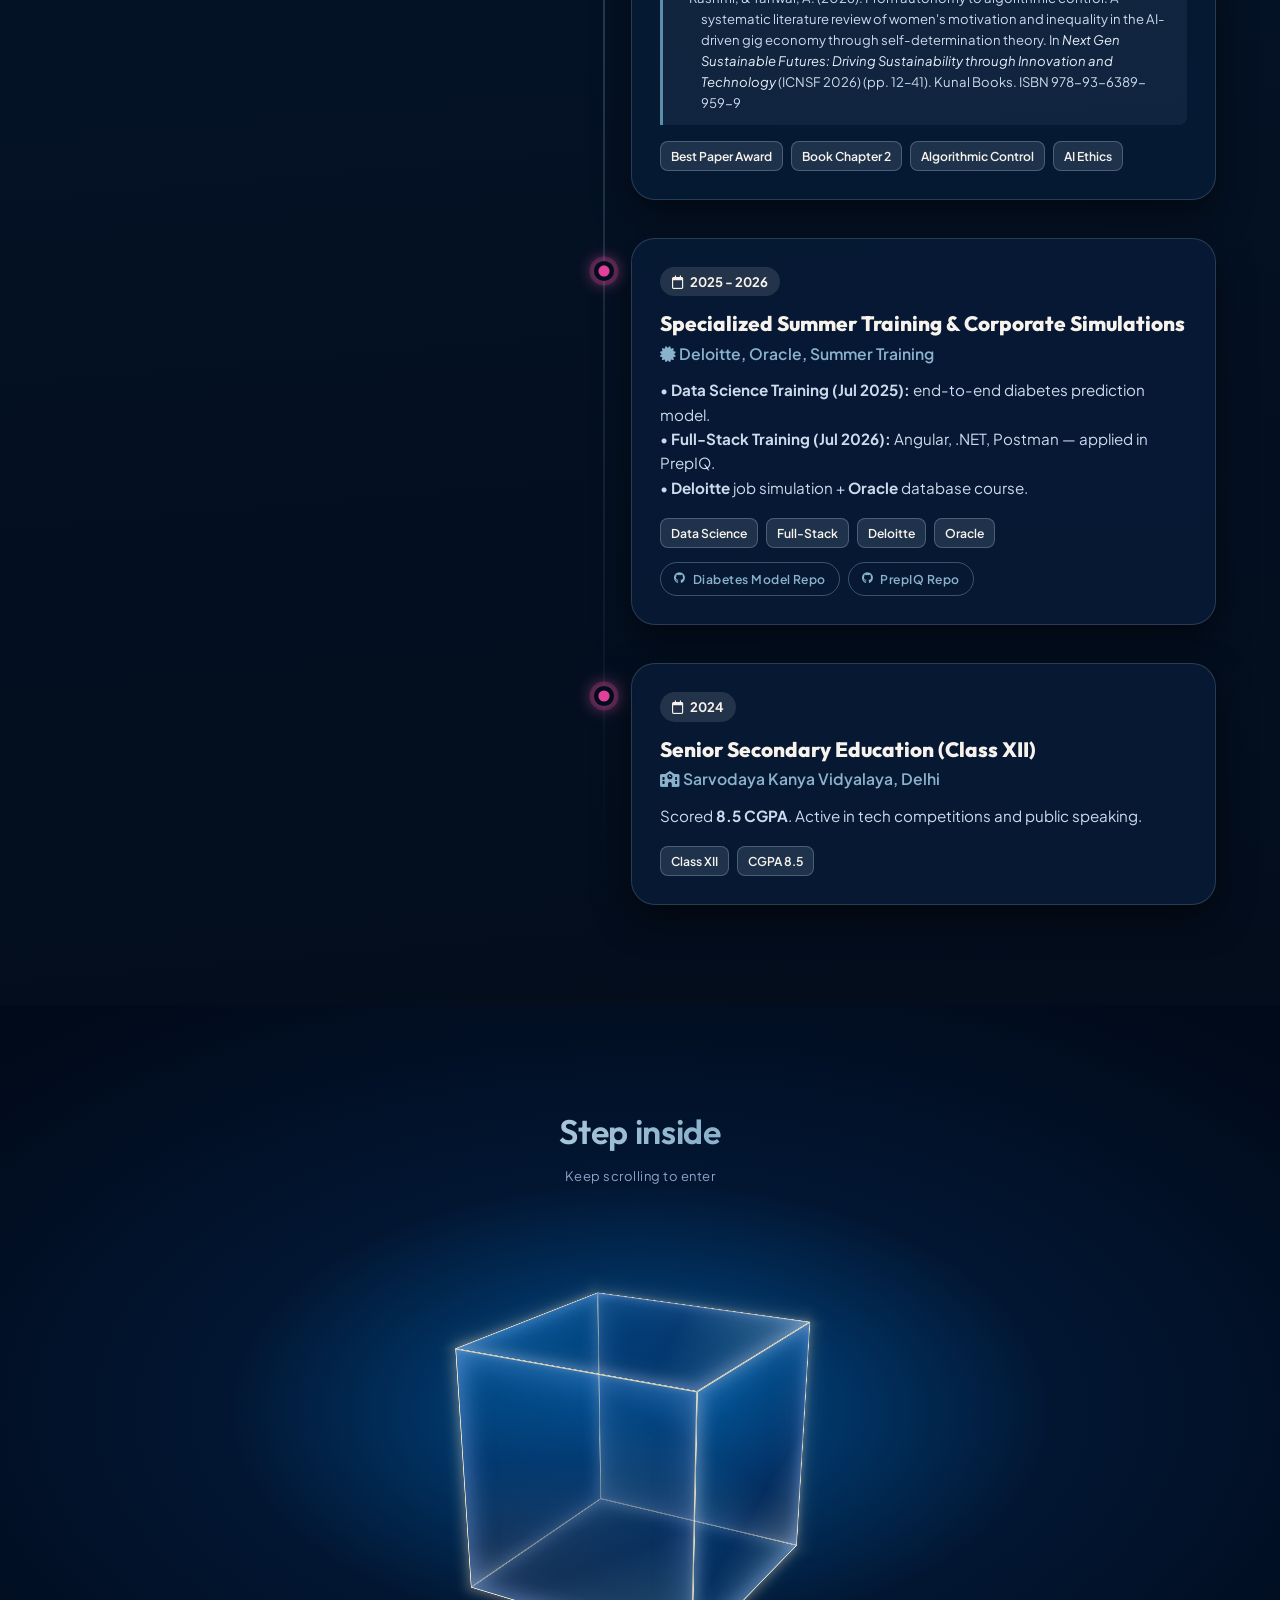
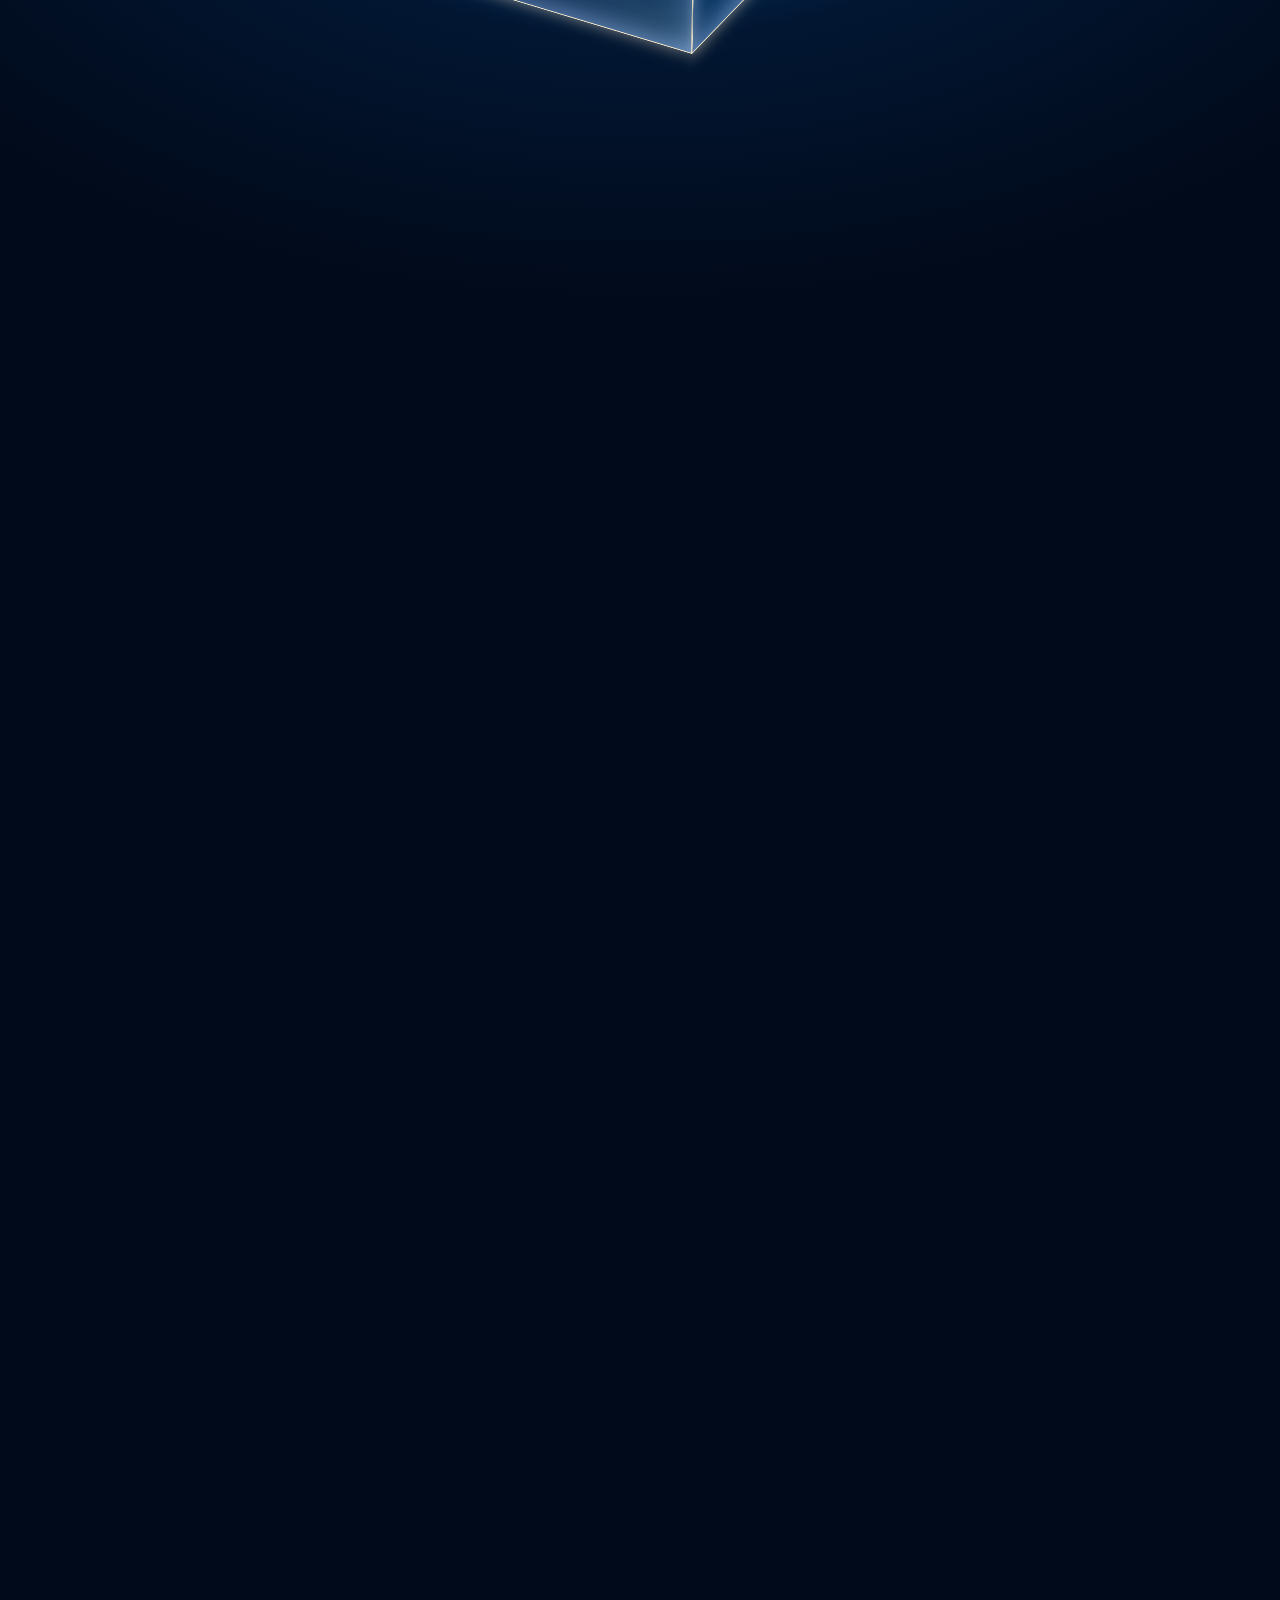
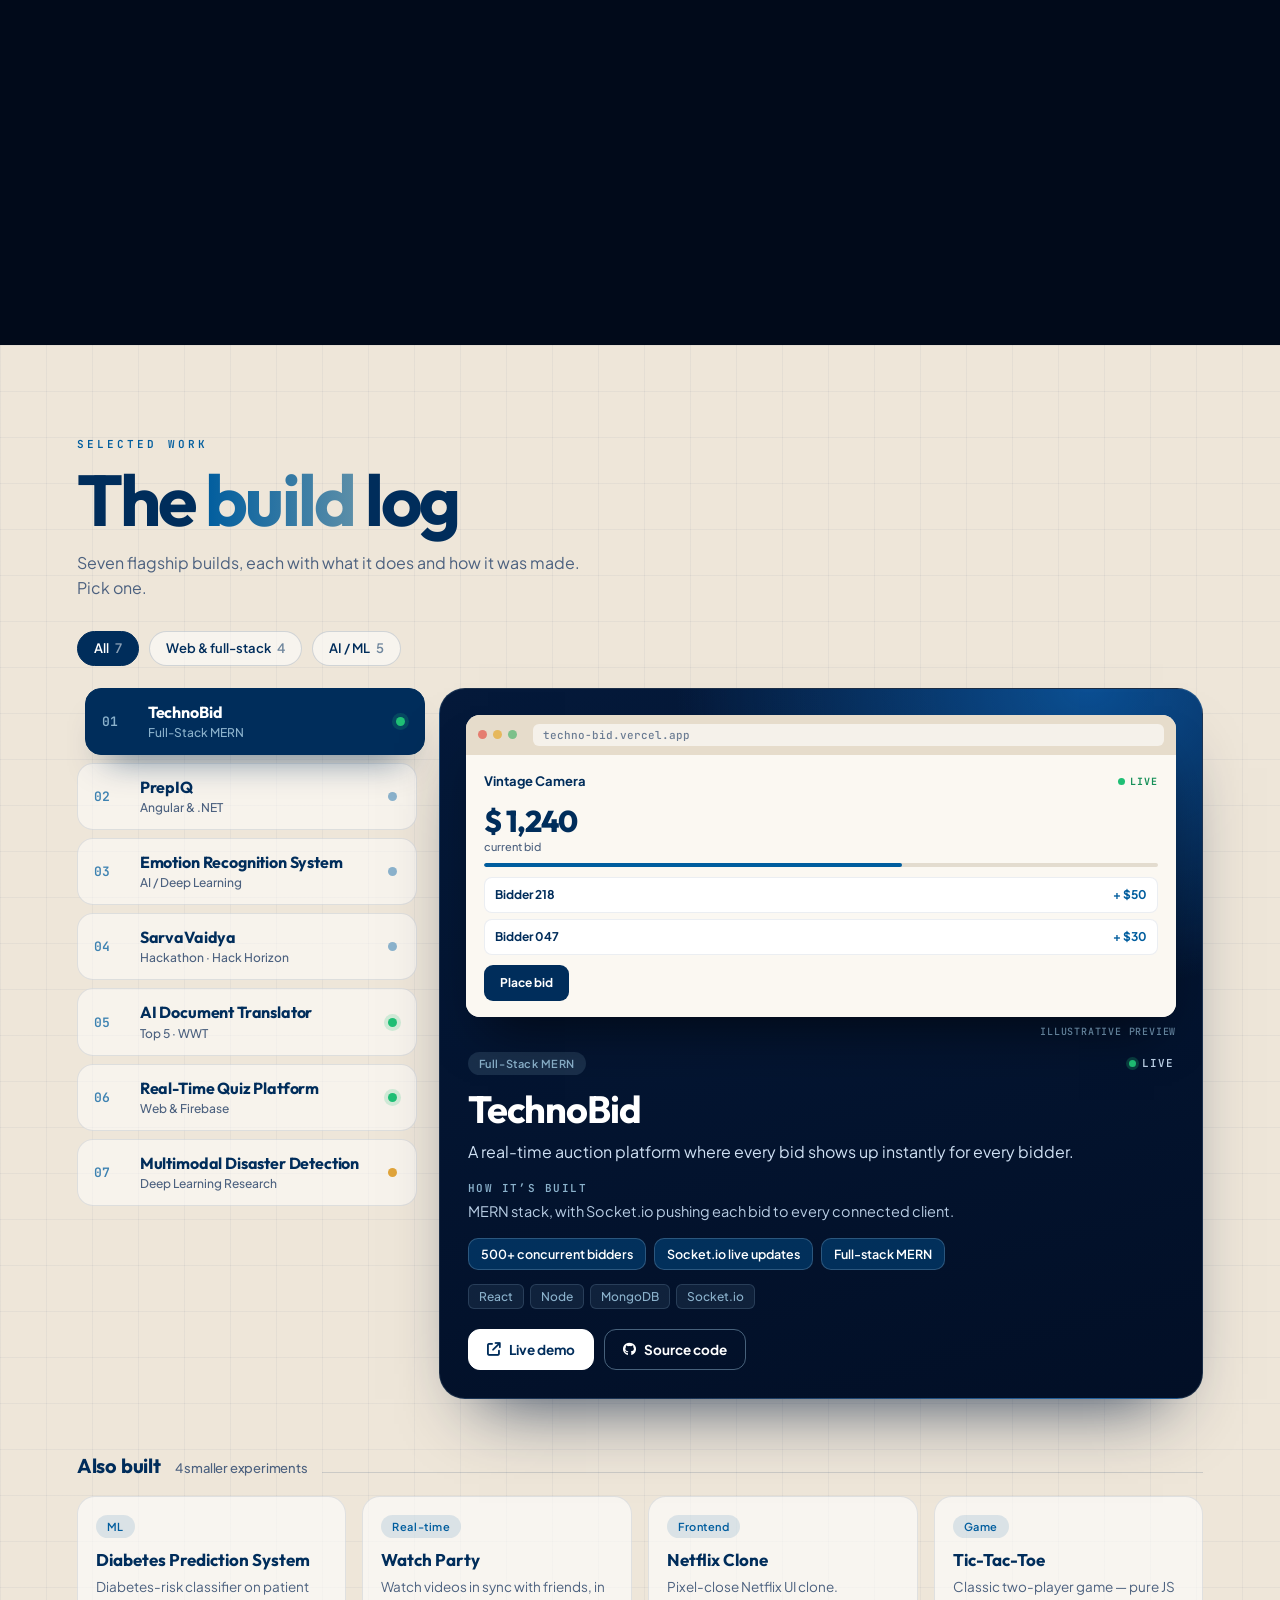
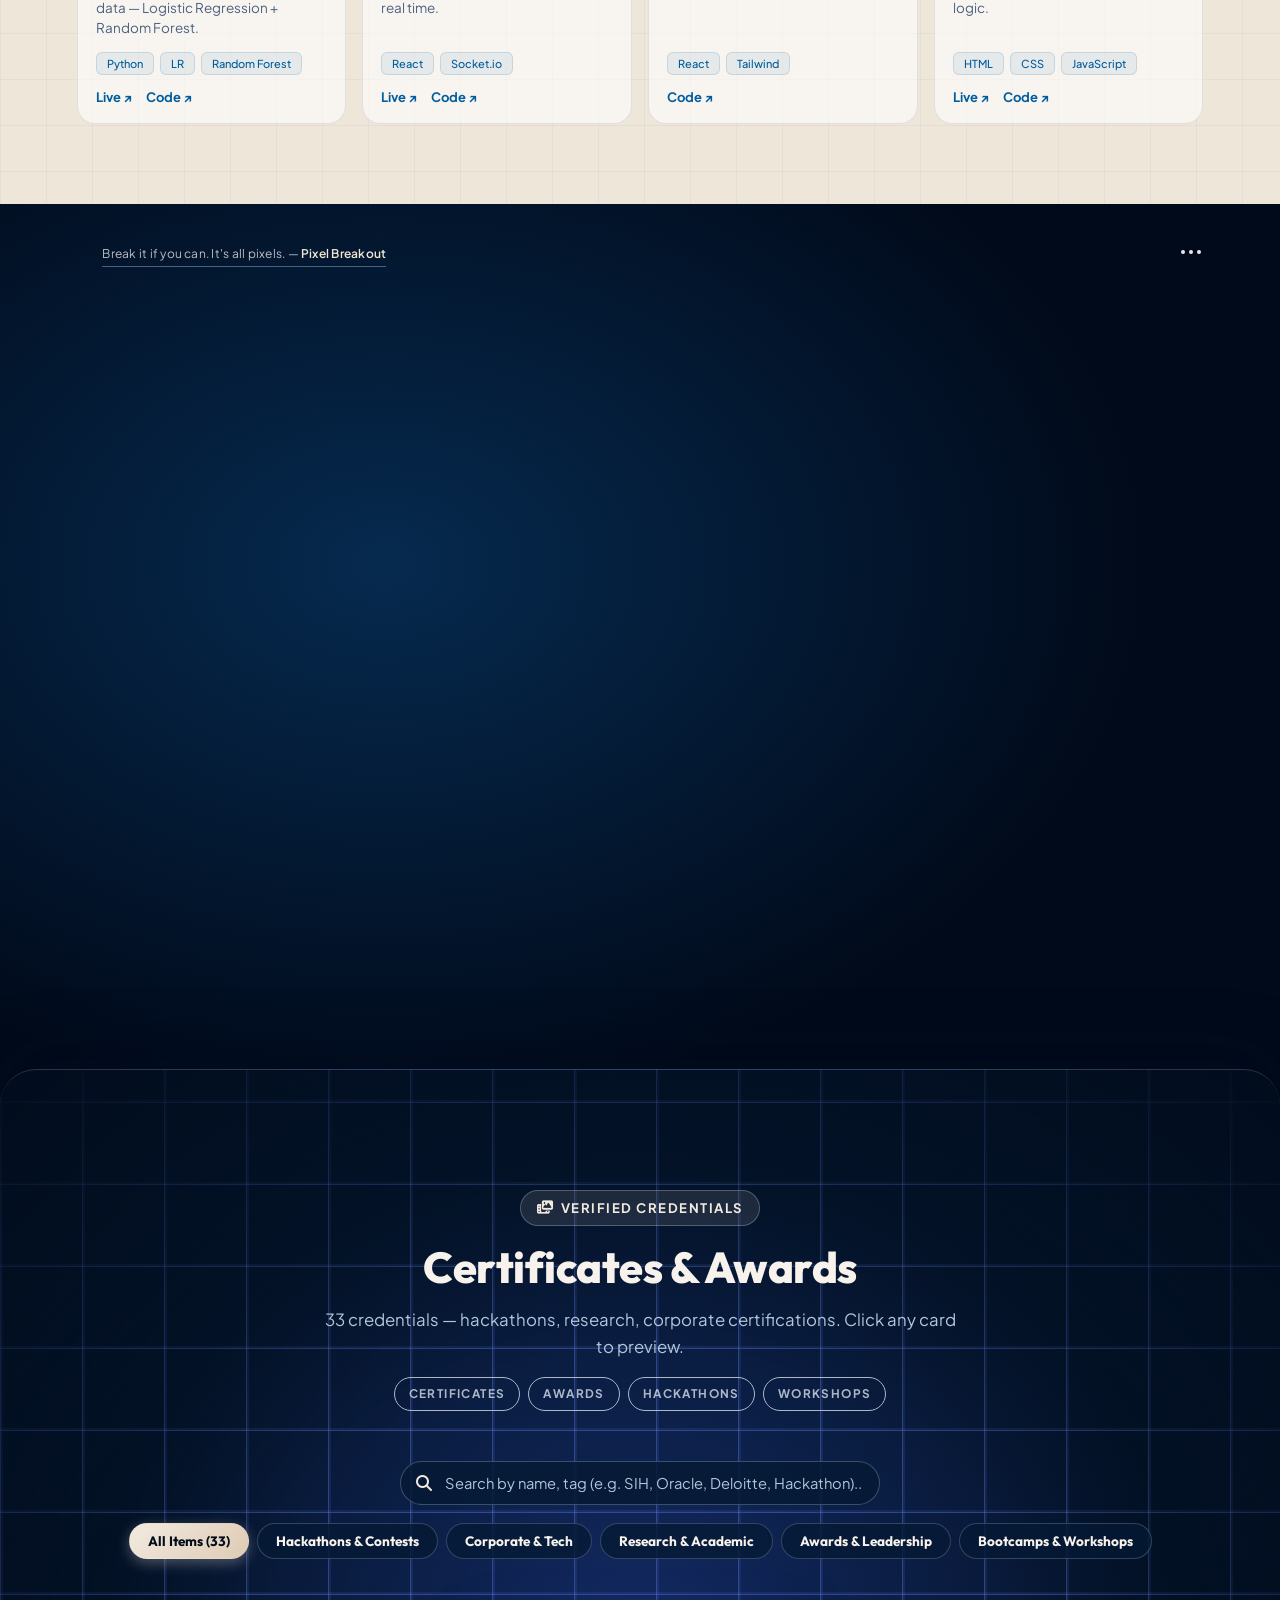
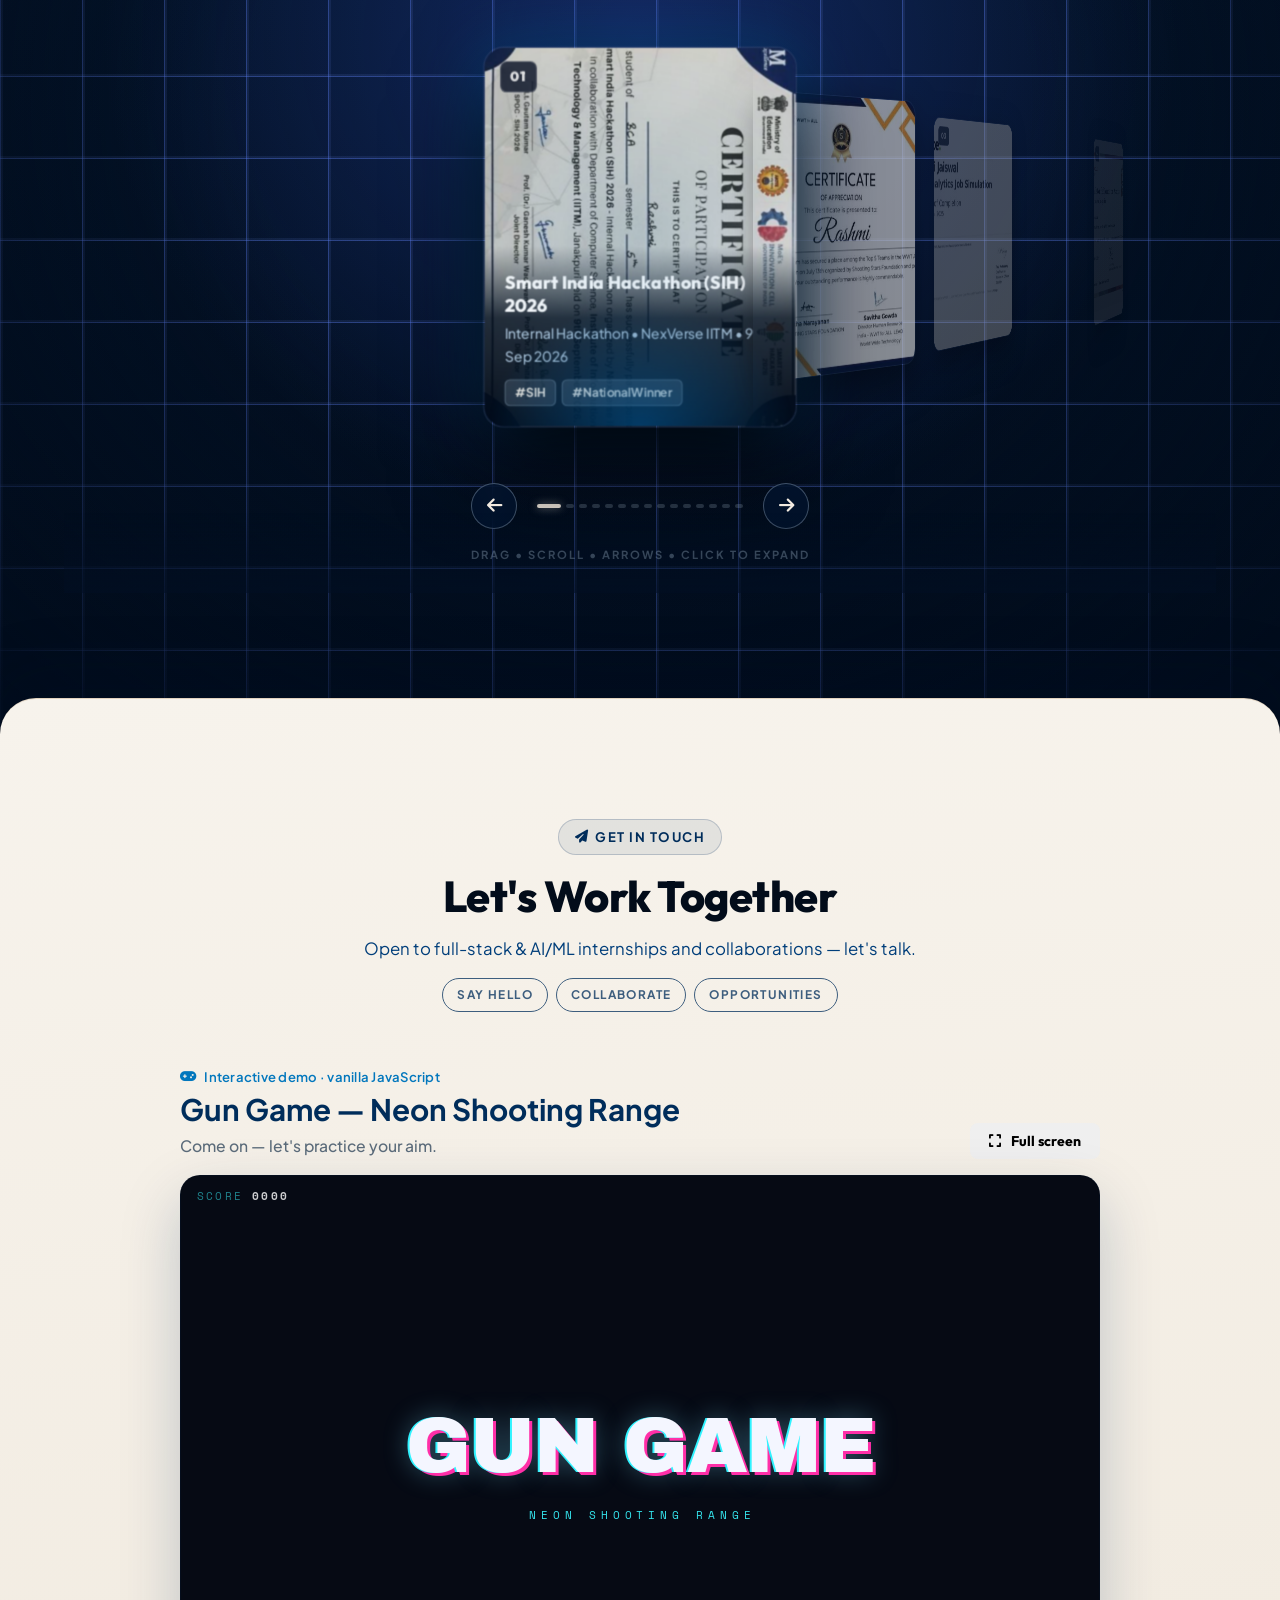
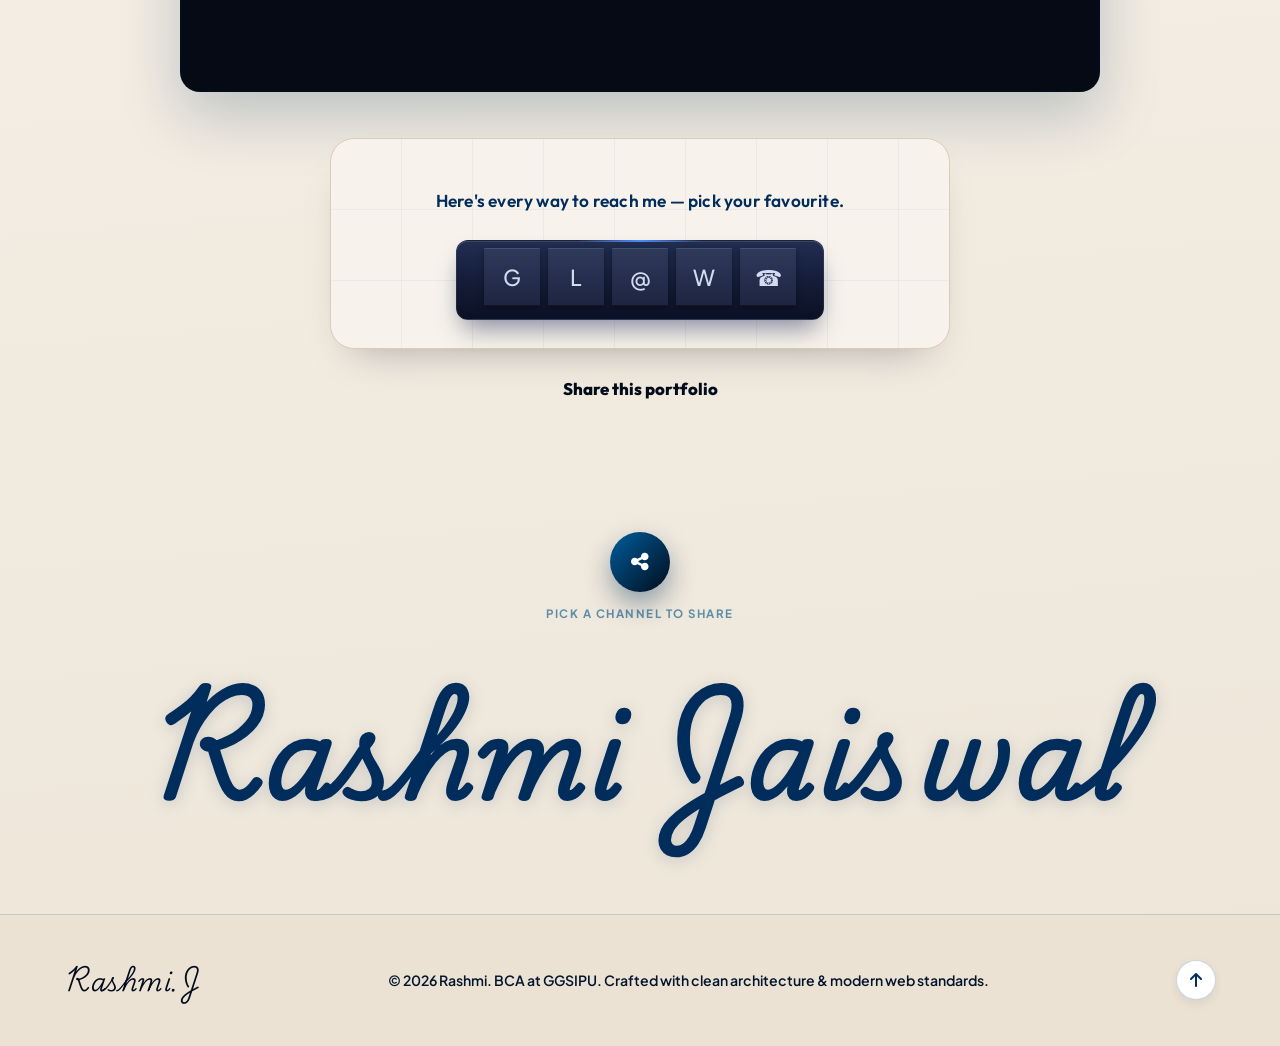
==== commit 0d50486b: "perf: mobile GPU optimisations — strip backdrop-filter, throttle gyro, halve warp-canvas fps" ====
--- a/index.html
+++ b/index.html
@@ -19,13 +19,13 @@
   <noscript><link rel="stylesheet" href="https://cdnjs.cloudflare.com/ajax/libs/font-awesome/6.5.1/css/all.min.css"></noscript>
 
   <!-- Stylesheets — versioned to bust cache after every update -->
-  <link rel="stylesheet" href="css/style.css?v=20261118">
-  <link rel="stylesheet" href="css/interactive.css?v=20261118">
-  <link rel="stylesheet" href="css/responsive.css?v=20261118">
-  <link rel="stylesheet" href="css/stack.css?v=20261118">
-  <link rel="stylesheet" href="css/projects.css?v=20261118">
+  <link rel="stylesheet" href="css/style.css?v=20261121">
+  <link rel="stylesheet" href="css/interactive.css?v=20261121">
+  <link rel="stylesheet" href="css/responsive.css?v=20261121">
+  <link rel="stylesheet" href="css/stack.css?v=20261121">
+  <link rel="stylesheet" href="css/projects.css?v=20261121">
   <!-- PERF: loaded last — parks off-screen animations, no design changes -->
-  <link rel="stylesheet" href="css/perf.css?v=20261118">
+  <link rel="stylesheet" href="css/perf.css?v=20261121">
 
   <!-- No-JS fallback: hide intro, show hero -->
   <noscript><style>.intro{display:none!important}#cursor-dot{display:none!important}.brand-script{opacity:1!important;pointer-events:auto!important}.brand-script .brand-word{clip-path:none!important}.brand-script .brand-pen{display:none!important}.hero-status-pill,.hero-title,.hero-role,.hero-description,.hero-stats,.dr-wrap{opacity:1!important;animation:none!important}.hero-arch{opacity:1!important;transform:none!important}.arch-plate{opacity:1!important}.role-rot>span:first-child{opacity:1!important;transform:none!important}</style></noscript>
@@ -1023,7 +1023,7 @@
             <button type="button" class="btn btn-sm btn-solid arcade-fullscreen" id="arcade-fullscreen" aria-label="Play Gun Game in full screen"><i class="fa-solid fa-expand"></i> Full screen</button>
           </div>
           <div class="arcade-frame">
-            <iframe id="arcade-iframe" src="game/gun-game.html?v=20261026h" title="Gun Game — Neon Shooting Range" loading="lazy"></iframe>
+            <iframe id="arcade-iframe" src="game/gun-game.html?v=20261121h" title="Gun Game — Neon Shooting Range" loading="lazy"></iframe>
           </div>
         </div>
 
@@ -1096,10 +1096,10 @@
   </footer>
 
   <!-- Interactive JavaScript -->
-  <script src="js/perf.js?v=20261105o"></script>
-  <script src="js/app.js?v=20261105o"></script>
-  <script src="js/projects-showcase.js?v=20261105o"></script>
-  <script src="js/interactive.js?v=20261105o"></script>
-  <script src="js/stack.js?v=20261105o"></script>
+  <script src="js/perf.js?v=20261121o"></script>
+  <script src="js/app.js?v=20261121o"></script>
+  <script src="js/projects-showcase.js?v=20261121o"></script>
+  <script src="js/interactive.js?v=20261121o"></script>
+  <script src="js/stack.js?v=20261121o"></script>
 </body>
 </html>
--- a/css/perf.css
+++ b/css/perf.css
@@ -153,13 +153,99 @@
 }
 
 /* --------------------------------------------------------------------------
-   8. Touch / mobile: shorter transitions + momentum scrolling feel
+   8. Touch / mobile: shorter transitions + compositor-friendly overrides.
+   On mobile GPUs backdrop-filter blur is the single biggest frame-budget
+   killer: each blurred element forces the browser to copy, blur, and
+   composite a full texture every paint frame. We replace them with
+   opaque/semi-opaque flat backgrounds — visually indistinguishable on
+   a small OLED display but orders of magnitude cheaper.
    -------------------------------------------------------------------------- */
 @media (hover: none) {
+  /* ── Shorter coverflow transitions ─────────────────────────── */
   .coverflow-card {
     transition: transform 0.3s cubic-bezier(0.25, 0.46, 0.45, 0.94),
                 opacity 0.3s ease,
                 filter 0.3s ease;
+  }
+
+  /* ── Strip ALL non-nav backdrop-filter blurs ────────────────── */
+  /* gallery overlay (shows on tap, not hover — dark bg is enough) */
+  .gallery-overlay {
+    backdrop-filter: none !important;
+    -webkit-backdrop-filter: none !important;
+    background: rgba(0, 20, 45, 0.88) !important;
+  }
+  /* coverflow badge chip */
+  .plate-index-badge {
+    backdrop-filter: none !important;
+    -webkit-backdrop-filter: none !important;
+  }
+  /* coverflow nav buttons */
+  .cf-nav-btn {
+    backdrop-filter: none !important;
+    -webkit-backdrop-filter: none !important;
+    background: rgba(2, 20, 48, 0.88) !important;
+  }
+  /* cert detail panel */
+  .cert-detail-panel {
+    backdrop-filter: none !important;
+    -webkit-backdrop-filter: none !important;
+    background: rgba(2, 20, 48, 0.92) !important;
+  }
+  /* cert modal overlay */
+  .cert-modal {
+    backdrop-filter: none !important;
+    -webkit-backdrop-filter: none !important;
+  }
+  /* glass cards */
+  .theme-dark-blue .glass-card {
+    backdrop-filter: none !important;
+    -webkit-backdrop-filter: none !important;
+  }
+  /* liquid nav (contact section tab switcher) */
+  .liquid-nav {
+    backdrop-filter: none !important;
+    -webkit-backdrop-filter: none !important;
+    background: rgba(2, 20, 48, 0.88) !important;
+  }
+  /* hero nav caption pill */
+  .hn-caption {
+    backdrop-filter: none !important;
+    -webkit-backdrop-filter: none !important;
+    background: rgba(23, 23, 28, 0.82) !important;
+  }
+
+  /* ── Hero badge: drop-shadow on a spinning element forces compositing ── */
+  .hero-badge {
+    filter: none !important;
+  }
+
+  /* ── Experience flower: 60+ simultaneous animations. Halve their      ── */
+  /*    speed on mobile so the browser has 2× longer between repaints.   ── */
+  .sw, .ff, .stem, .fl, .bloom, .leaf, .round, .gb {
+    animation-duration: calc(var(--dur, 2s) * 2) !important;
+  }
+
+  /* ── Page-level touch-action hint: tell the browser that our custom   ── */
+  /*    JS never calls preventDefault on vertical scroll, so it can      ── */
+  /*    dispatch scroll events instantly without the 300 ms wait.        ── */
+  .page-block,
+  .coverflow-container,
+  .gallery-grid,
+  .contact-wrapper {
+    touch-action: pan-y pinch-zoom;
+  }
+
+  /* ── Coverflow: disable brightness filter on non-active cards on      ── */
+  /*    mobile — filter on 3D-transformed elements creates a new         ── */
+  /*    stacking context and prevents GPU layer sharing.                 ── */
+  .coverflow-card:not(.active-card) {
+    filter: none !important;
+  }
+
+  /* ── image-rendering hint for coverflow certificate images ────────── */
+  .coverflow-card img {
+    image-rendering: optimizeSpeed;
   }
 }
 
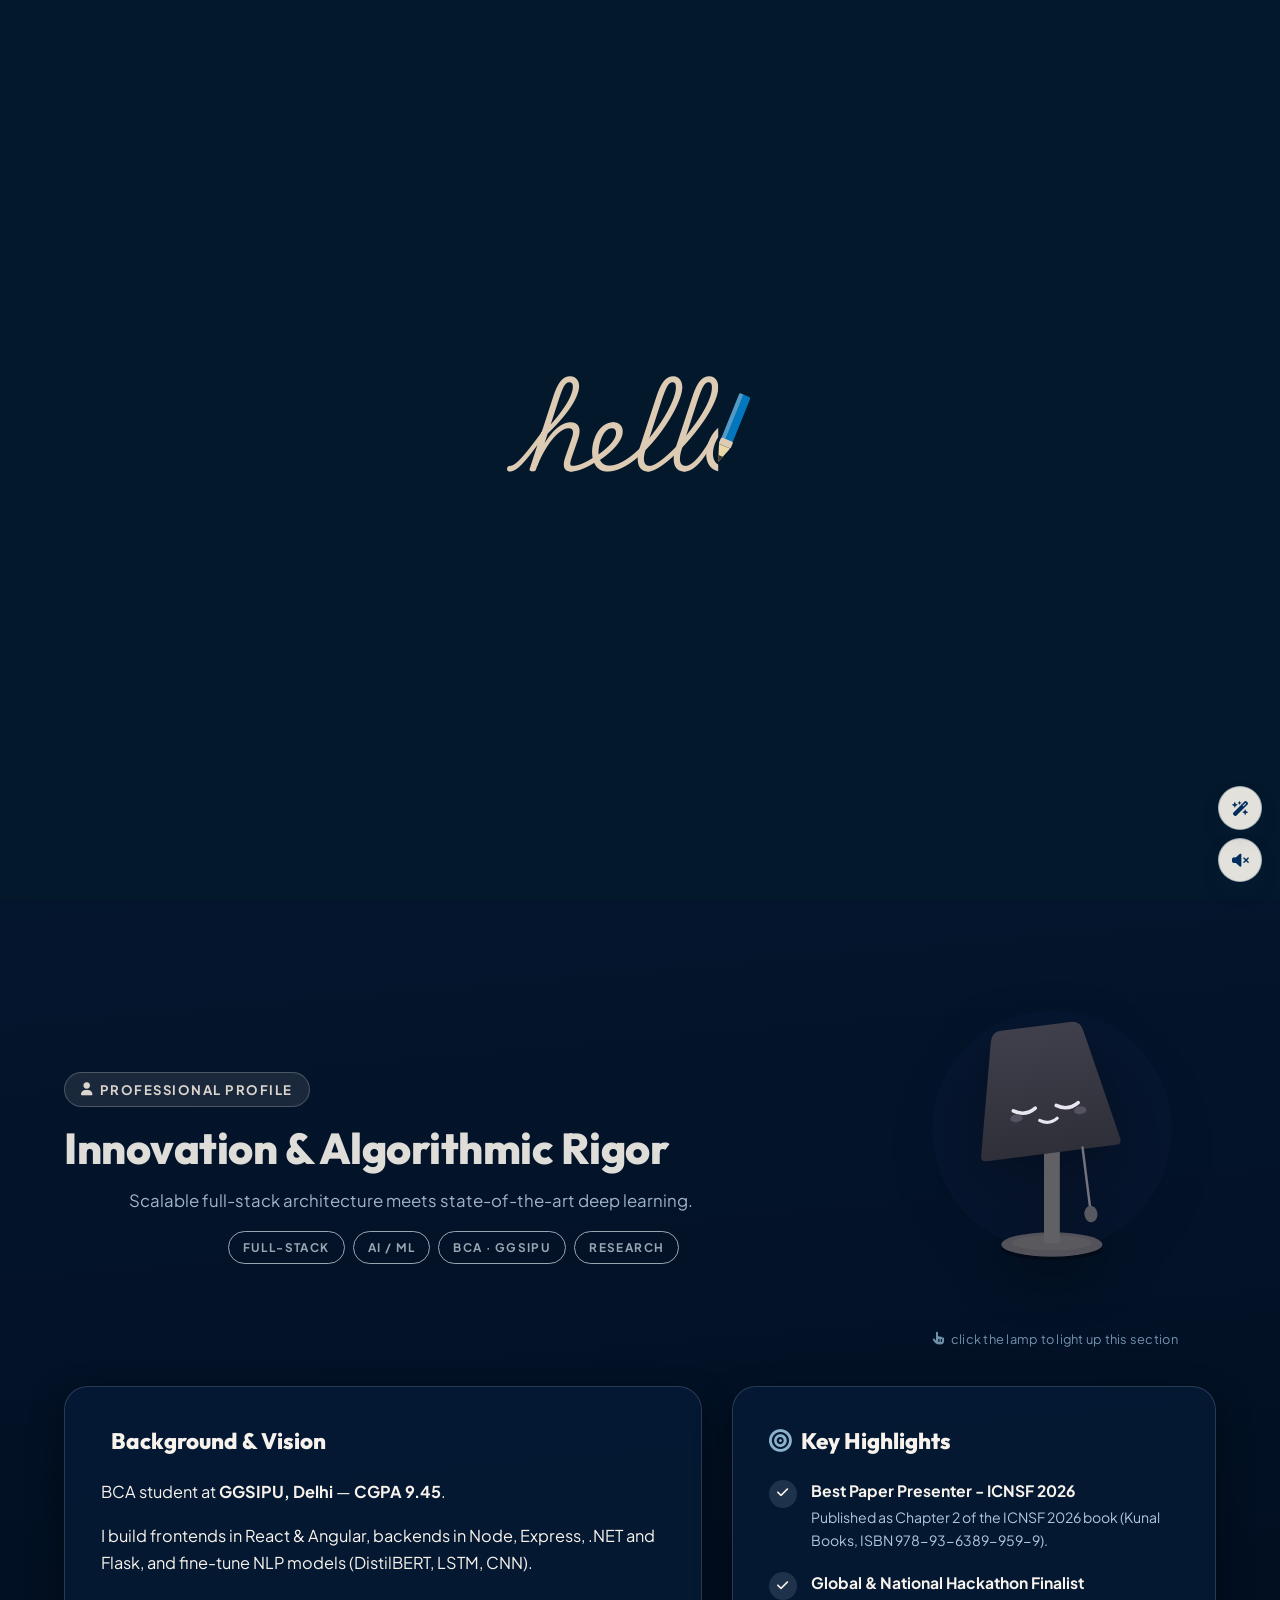
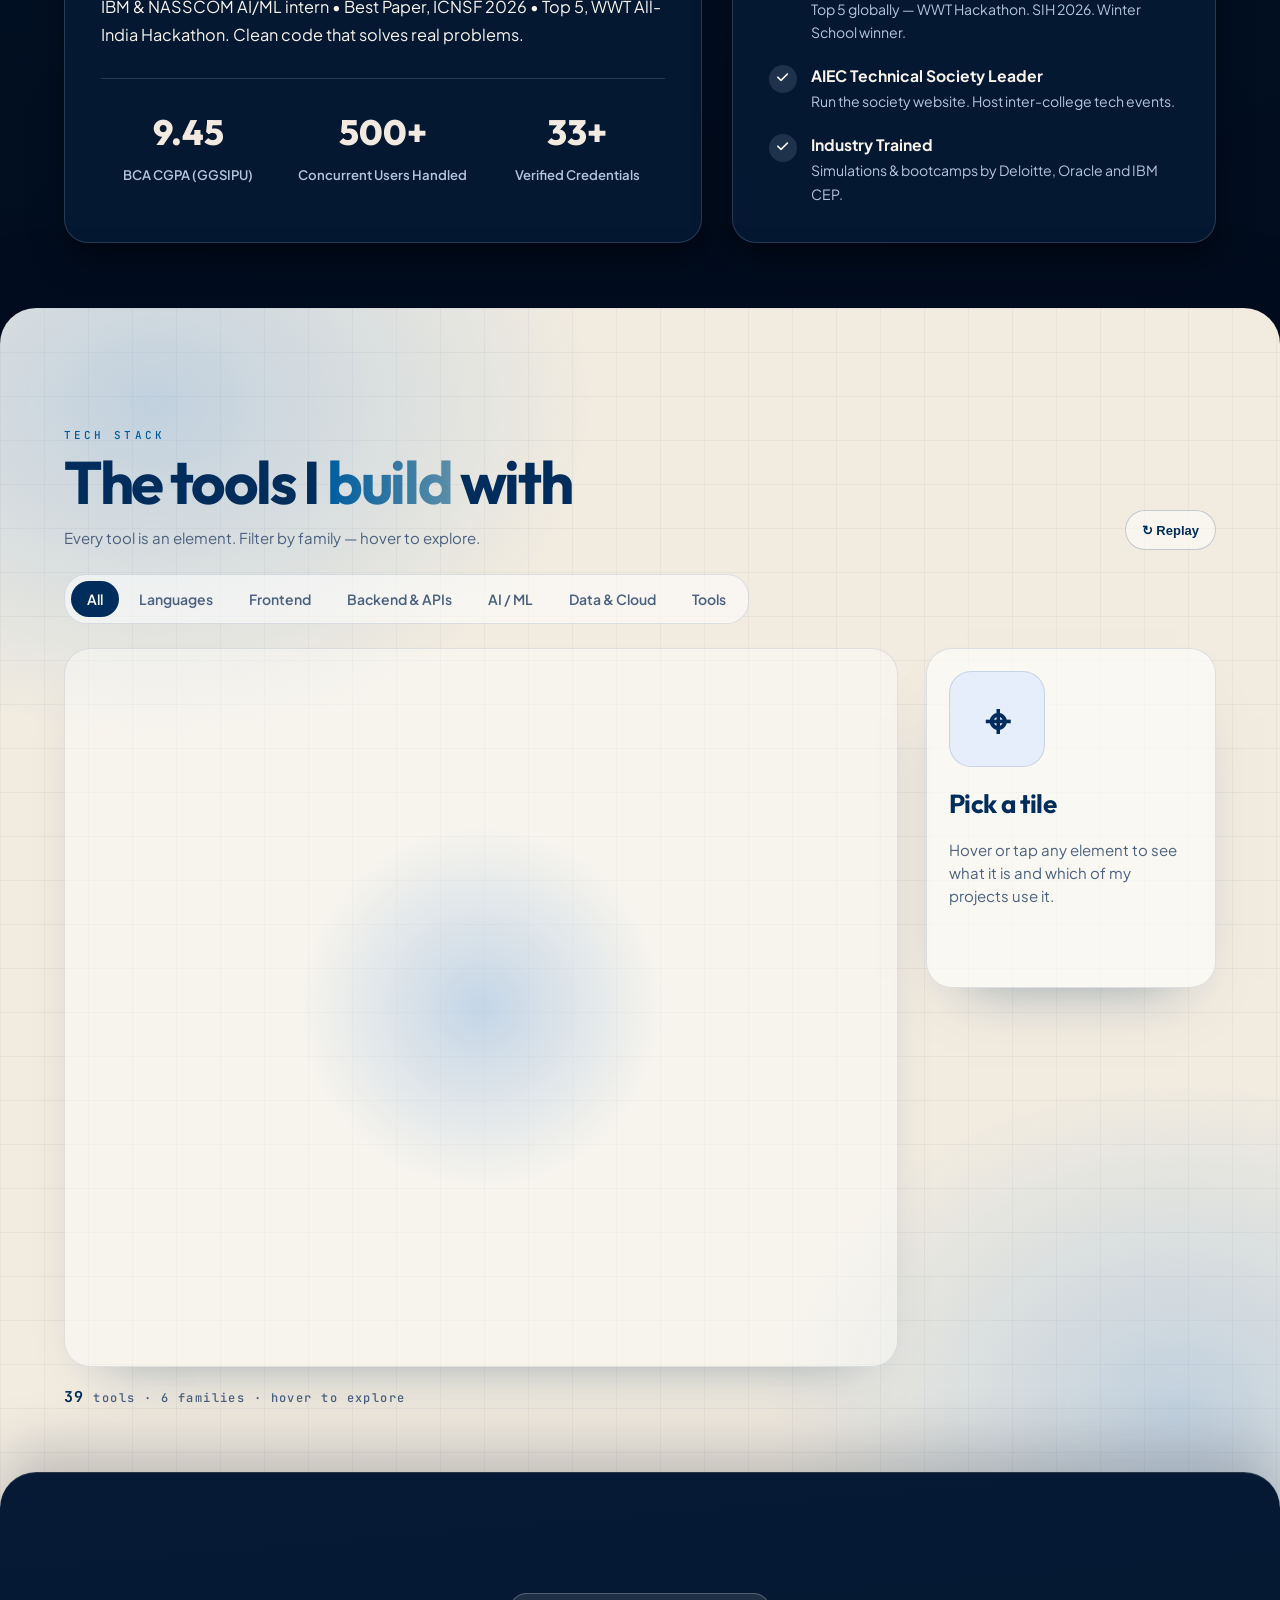
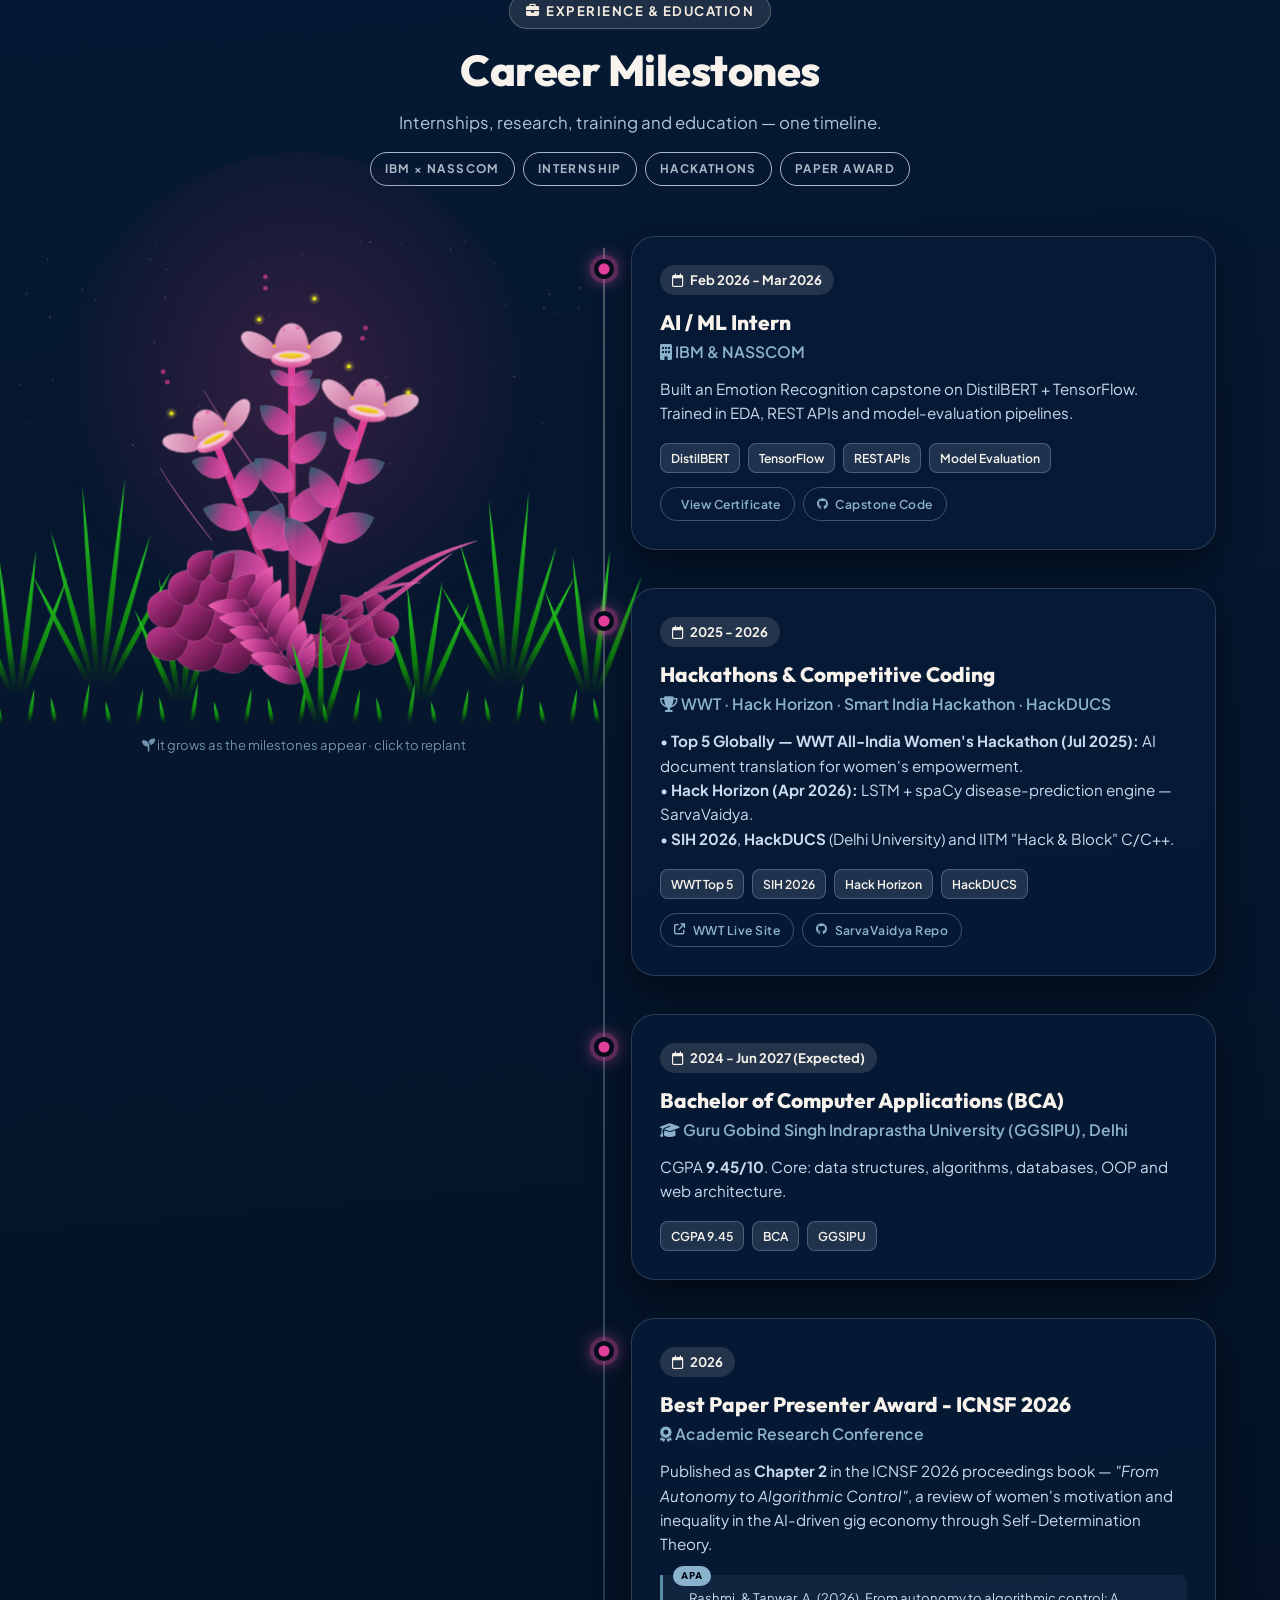
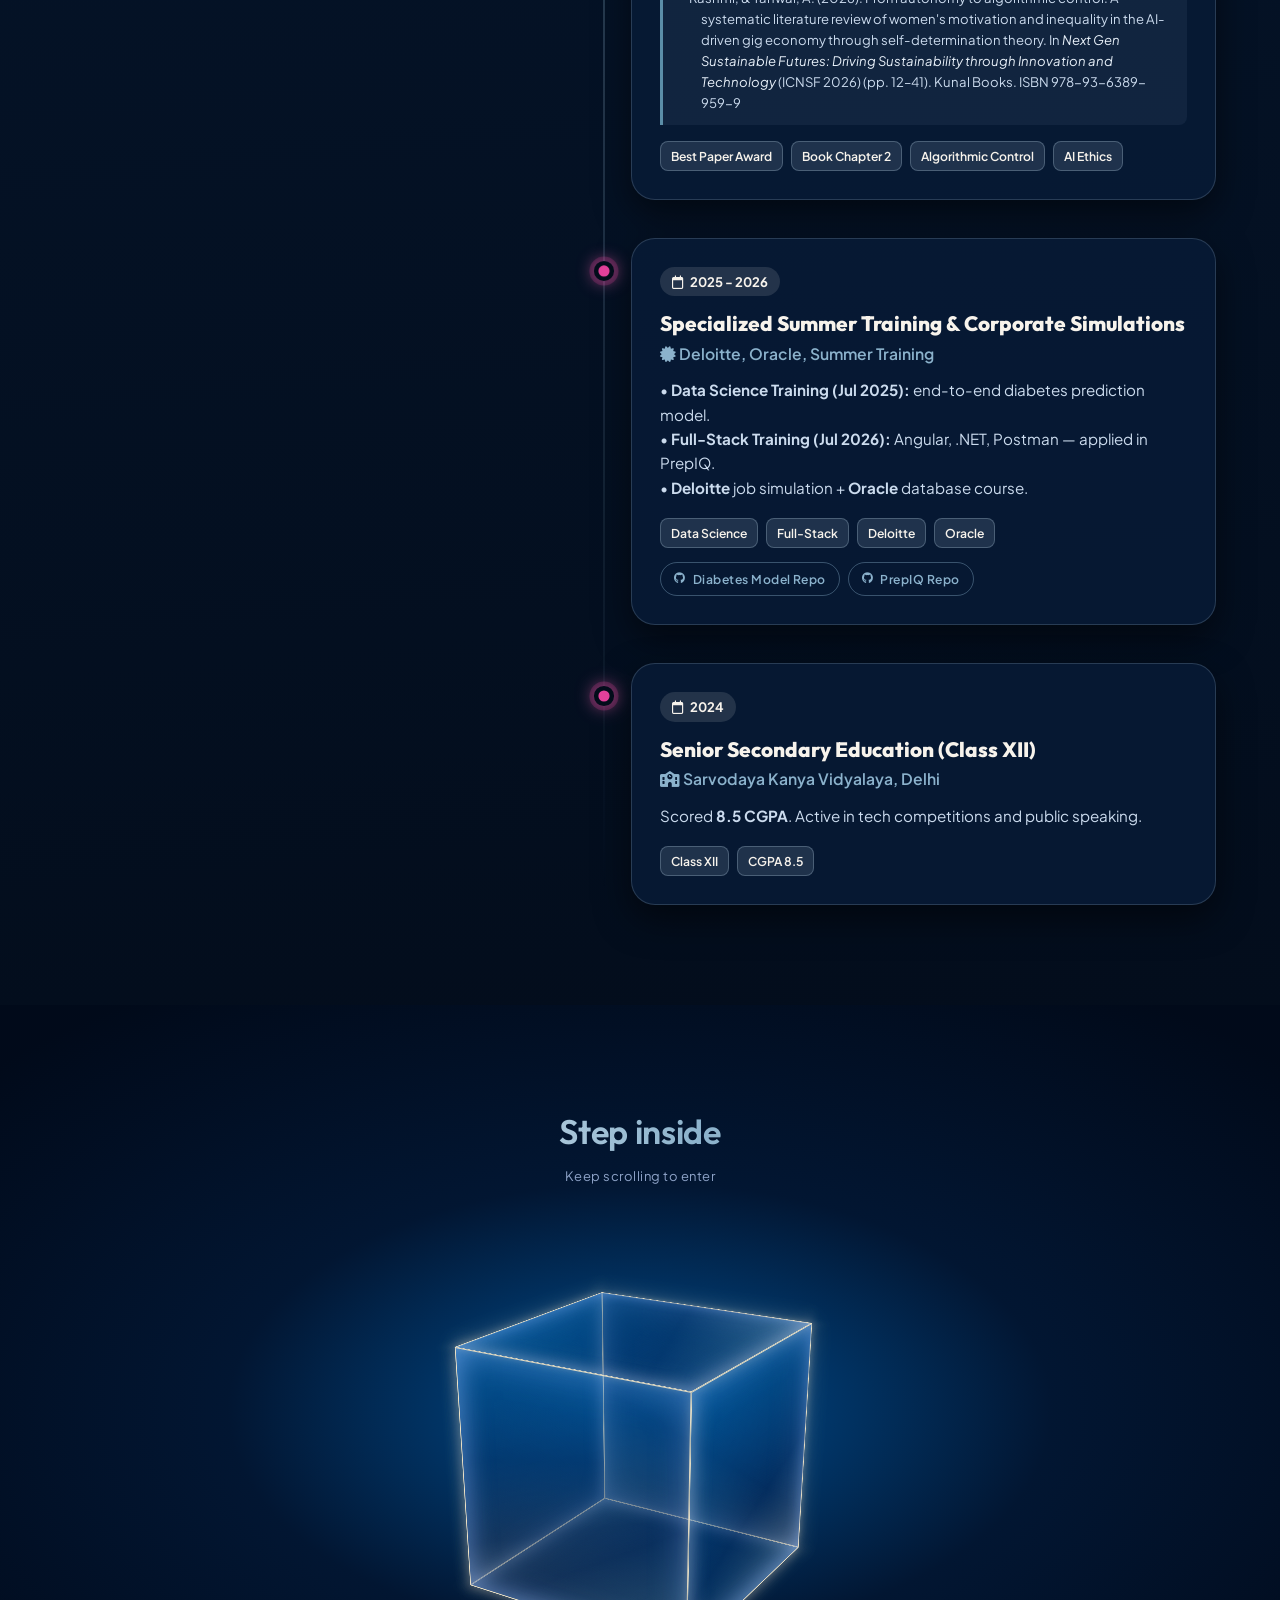
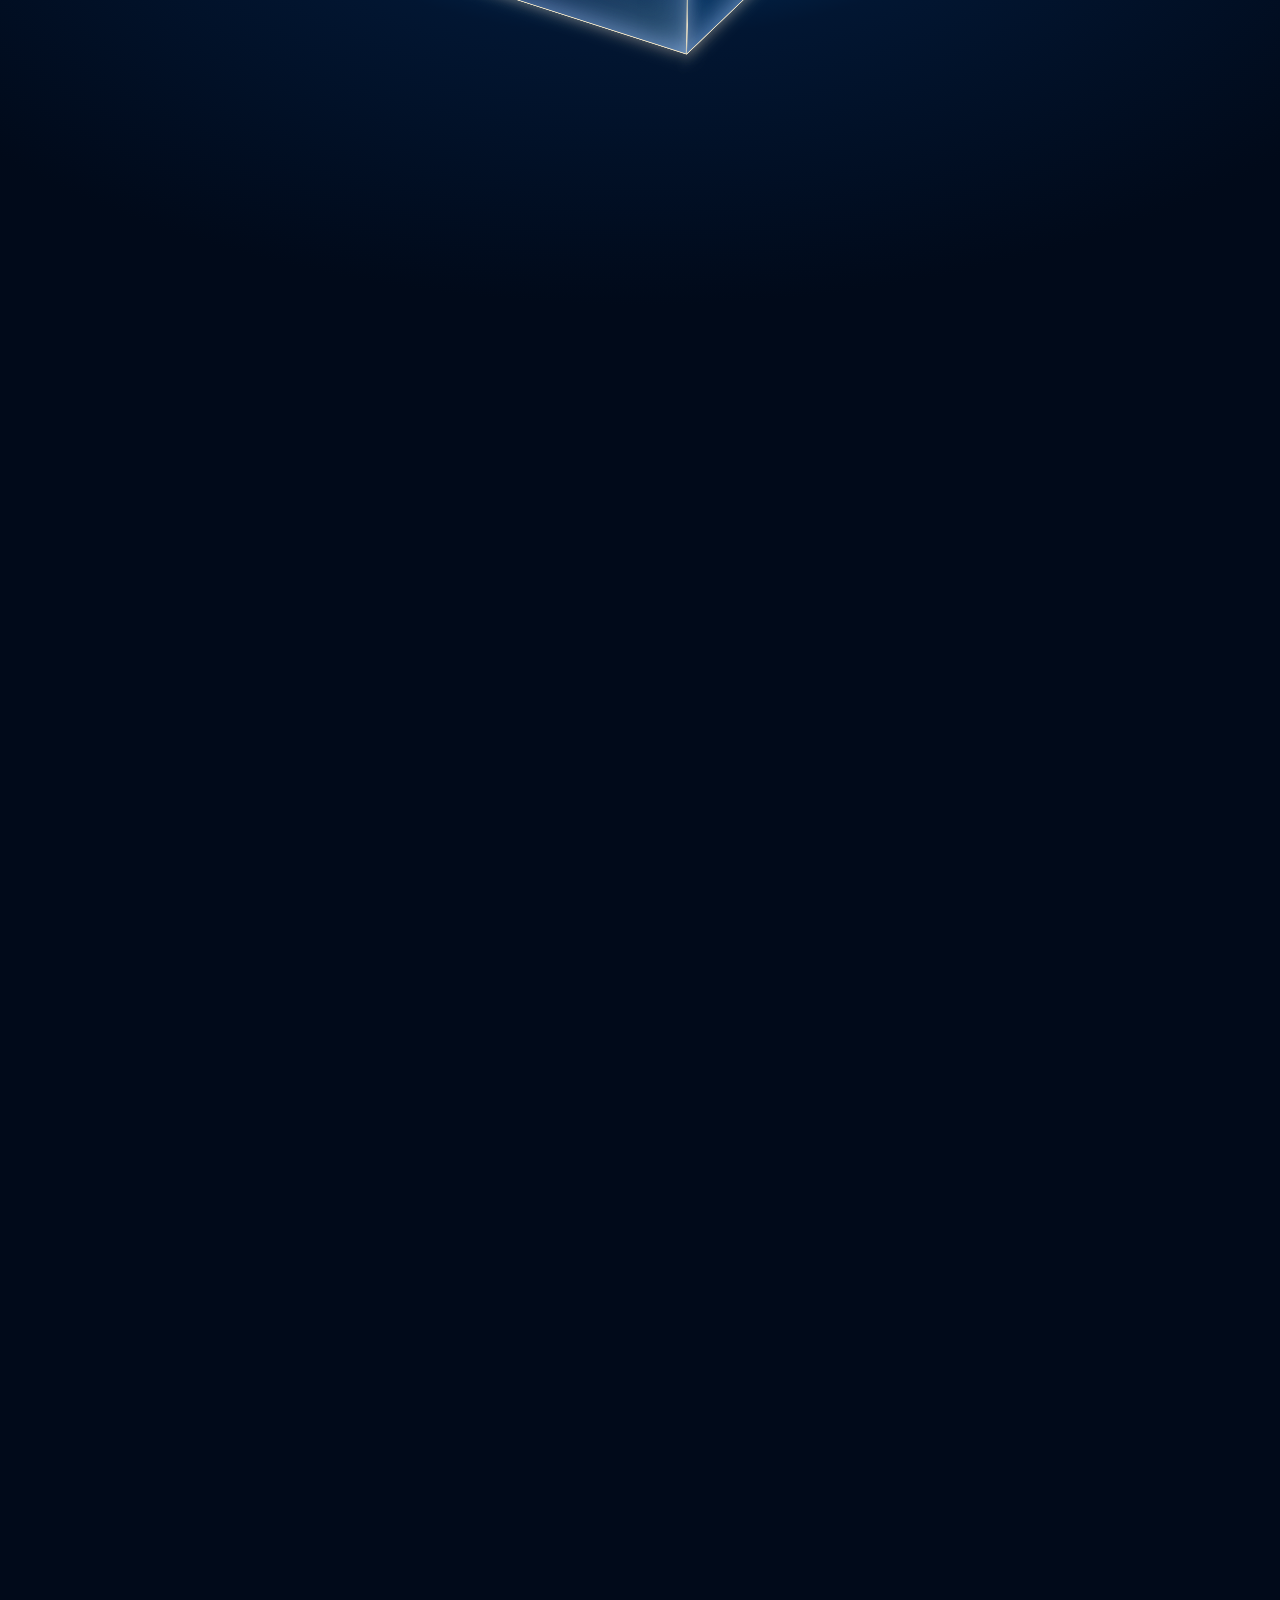
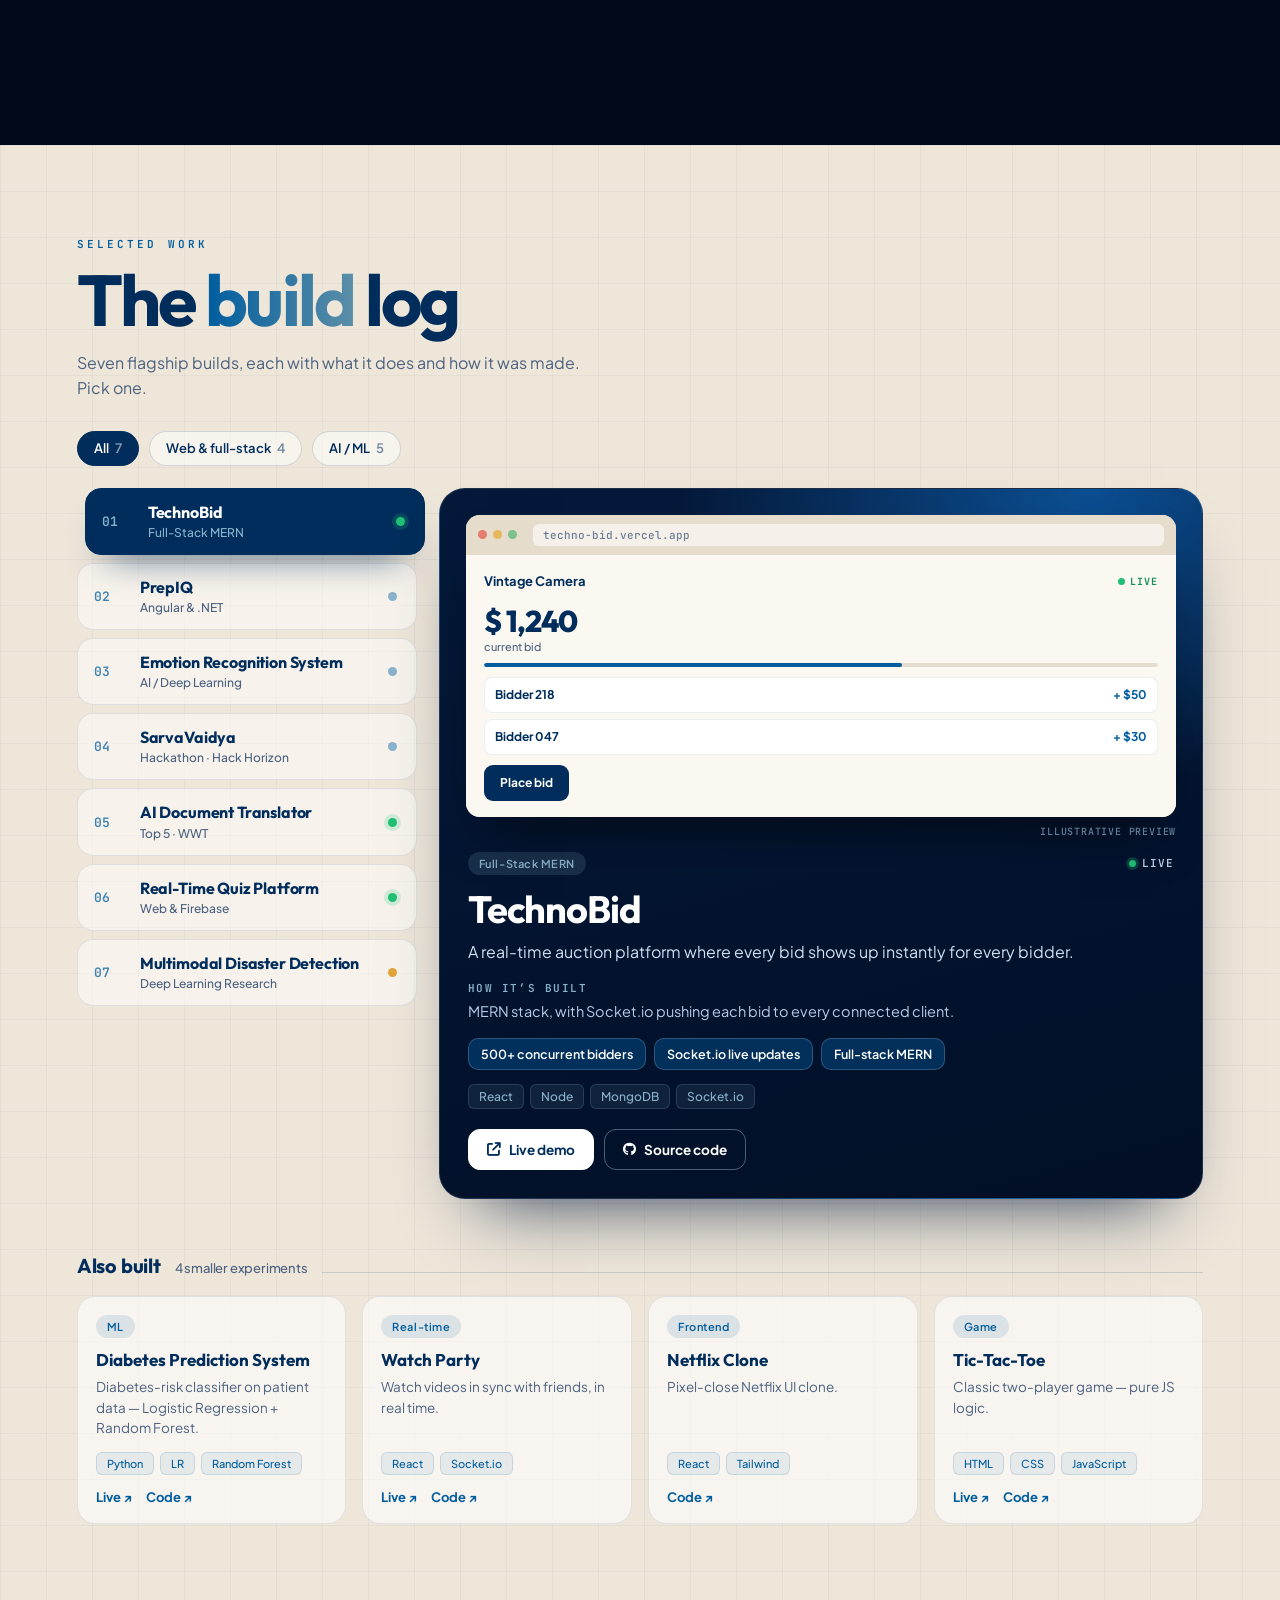
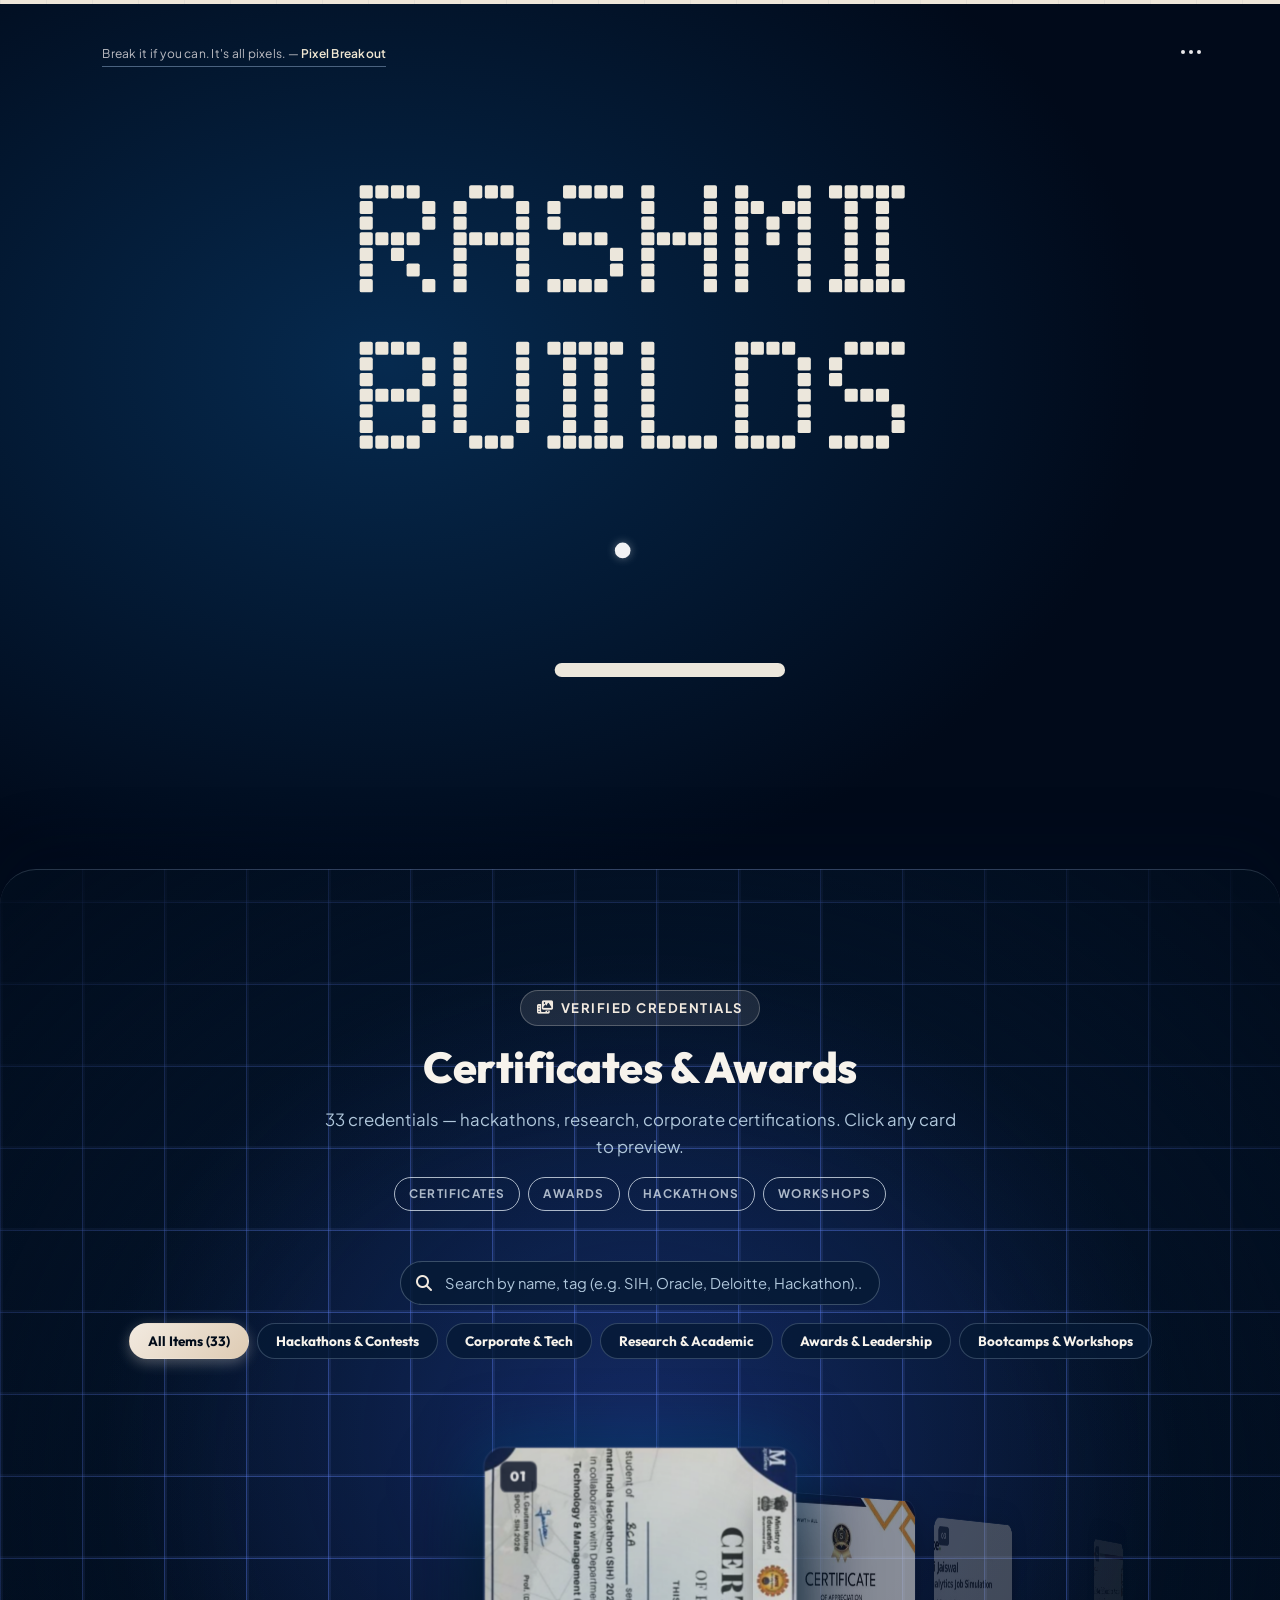
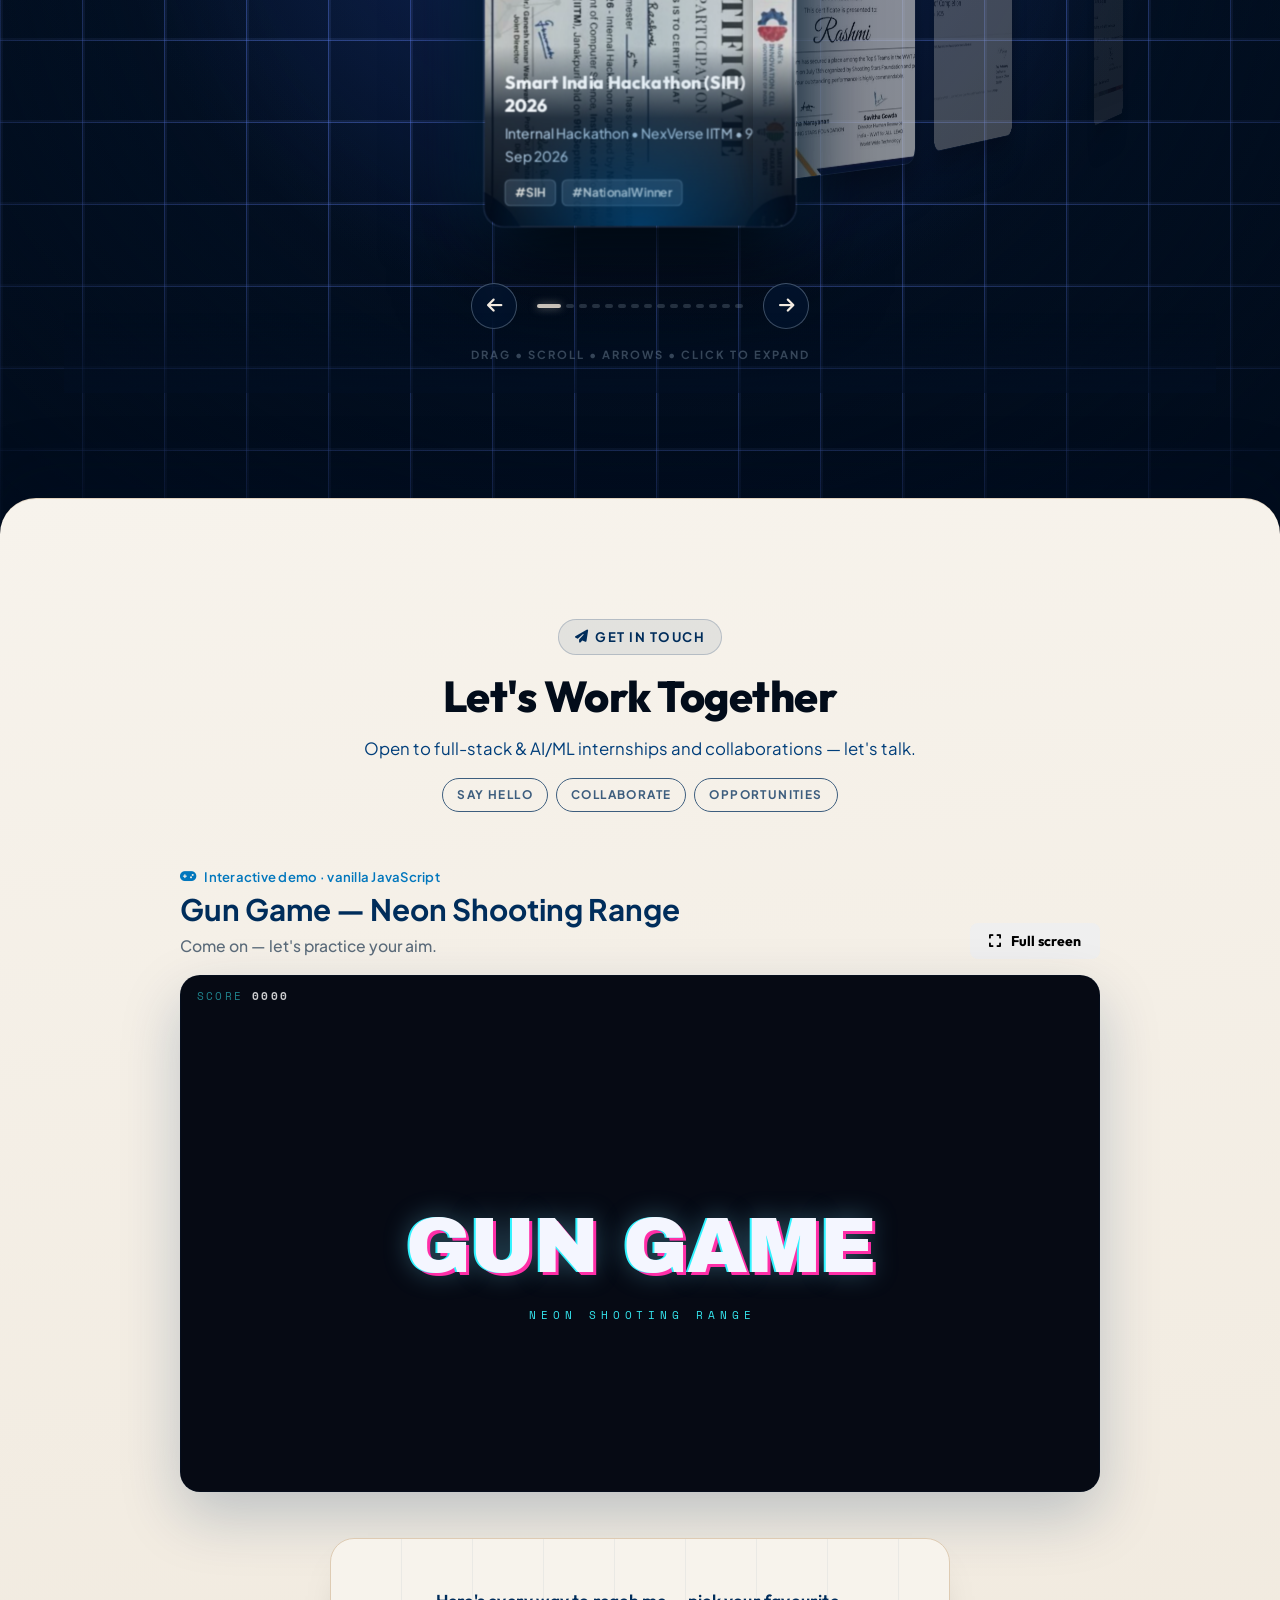
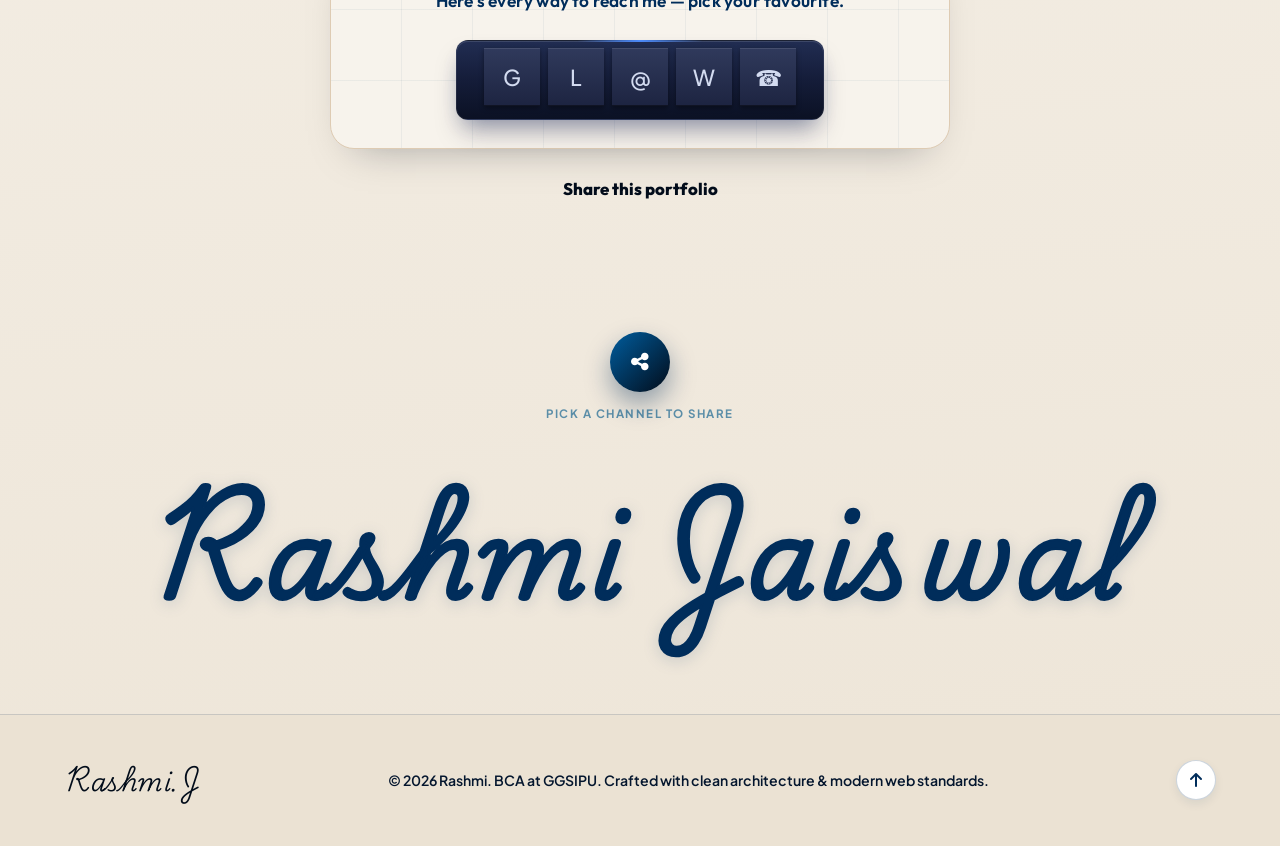
==== commit 23c75984: "perf: reduce cube-tunnel track height 560vh→360vh for faster enter-box animation" ====
--- a/index.html
+++ b/index.html
@@ -19,13 +19,13 @@
   <noscript><link rel="stylesheet" href="https://cdnjs.cloudflare.com/ajax/libs/font-awesome/6.5.1/css/all.min.css"></noscript>
 
   <!-- Stylesheets — versioned to bust cache after every update -->
-  <link rel="stylesheet" href="css/style.css?v=20261121">
-  <link rel="stylesheet" href="css/interactive.css?v=20261121">
-  <link rel="stylesheet" href="css/responsive.css?v=20261121">
-  <link rel="stylesheet" href="css/stack.css?v=20261121">
-  <link rel="stylesheet" href="css/projects.css?v=20261121">
+  <link rel="stylesheet" href="css/style.css?v=20261122">
+  <link rel="stylesheet" href="css/interactive.css?v=20261122">
+  <link rel="stylesheet" href="css/responsive.css?v=20261122">
+  <link rel="stylesheet" href="css/stack.css?v=20261122">
+  <link rel="stylesheet" href="css/projects.css?v=20261122">
   <!-- PERF: loaded last — parks off-screen animations, no design changes -->
-  <link rel="stylesheet" href="css/perf.css?v=20261121">
+  <link rel="stylesheet" href="css/perf.css?v=20261122">
 
   <!-- No-JS fallback: hide intro, show hero -->
   <noscript><style>.intro{display:none!important}#cursor-dot{display:none!important}.brand-script{opacity:1!important;pointer-events:auto!important}.brand-script .brand-word{clip-path:none!important}.brand-script .brand-pen{display:none!important}.hero-status-pill,.hero-title,.hero-role,.hero-description,.hero-stats,.dr-wrap{opacity:1!important;animation:none!important}.hero-arch{opacity:1!important;transform:none!important}.arch-plate{opacity:1!important}.role-rot>span:first-child{opacity:1!important;transform:none!important}</style></noscript>
@@ -1023,7 +1023,7 @@
             <button type="button" class="btn btn-sm btn-solid arcade-fullscreen" id="arcade-fullscreen" aria-label="Play Gun Game in full screen"><i class="fa-solid fa-expand"></i> Full screen</button>
           </div>
           <div class="arcade-frame">
-            <iframe id="arcade-iframe" src="game/gun-game.html?v=20261121h" title="Gun Game — Neon Shooting Range" loading="lazy"></iframe>
+            <iframe id="arcade-iframe" src="game/gun-game.html?v=20261122h" title="Gun Game — Neon Shooting Range" loading="lazy"></iframe>
           </div>
         </div>
 
@@ -1096,10 +1096,10 @@
   </footer>
 
   <!-- Interactive JavaScript -->
-  <script src="js/perf.js?v=20261121o"></script>
-  <script src="js/app.js?v=20261121o"></script>
-  <script src="js/projects-showcase.js?v=20261121o"></script>
-  <script src="js/interactive.js?v=20261121o"></script>
-  <script src="js/stack.js?v=20261121o"></script>
+  <script src="js/perf.js?v=20261122o"></script>
+  <script src="js/app.js?v=20261122o"></script>
+  <script src="js/projects-showcase.js?v=20261122o"></script>
+  <script src="js/interactive.js?v=20261122o"></script>
+  <script src="js/stack.js?v=20261122o"></script>
 </body>
 </html>
--- a/css/interactive.css
+++ b/css/interactive.css
@@ -130,7 +130,7 @@
   scroll-snap-align: none;
 }
 
-.cb-track { position: relative; height: 560vh; }
+.cb-track { position: relative; height: 360vh; }
 .cb-stage { position: sticky; top: 0; height: 100vh; overflow: hidden; z-index: 5; pointer-events: none;
   background: radial-gradient(70% 55% at 50% 45%, var(--cb-hi) 0%, var(--cb-mid) 46%, var(--cb-ink) 100%); }
 #warp { position: absolute; inset: 0; width: 100%; height: 100%; }
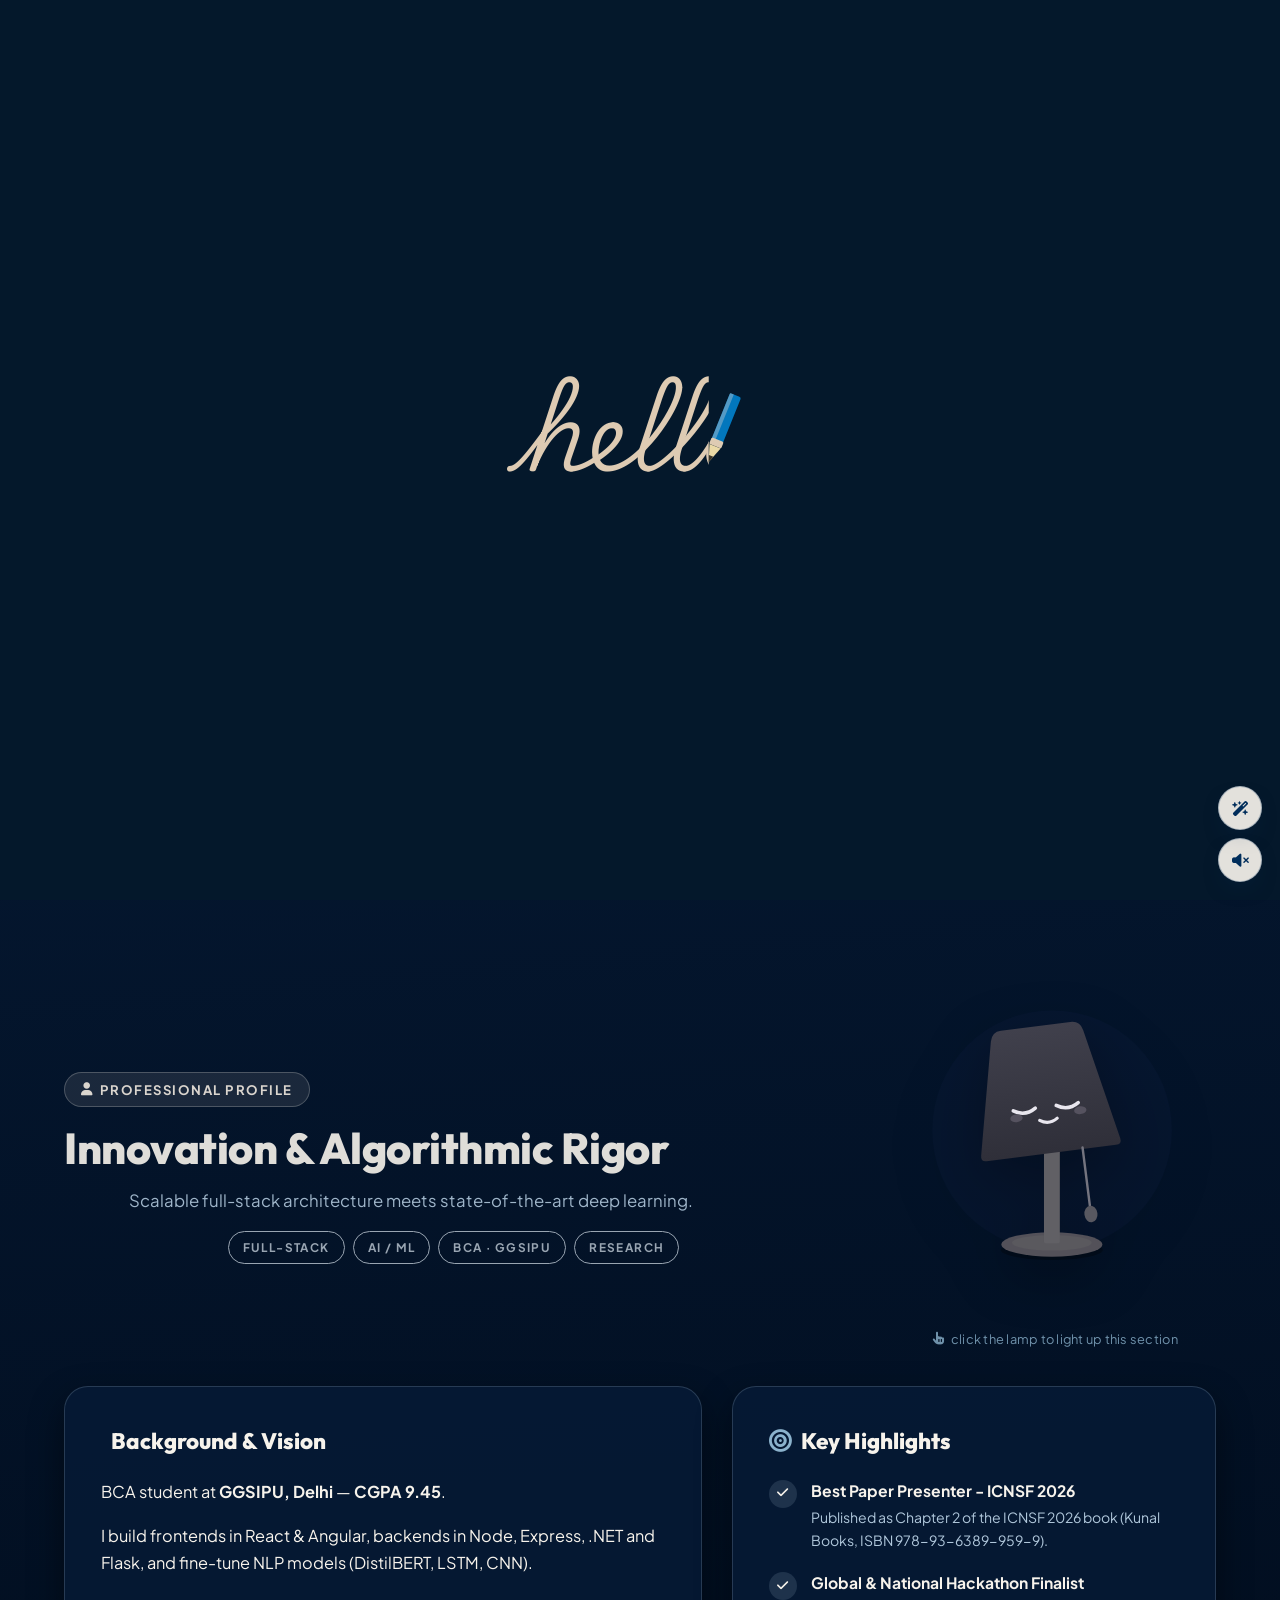
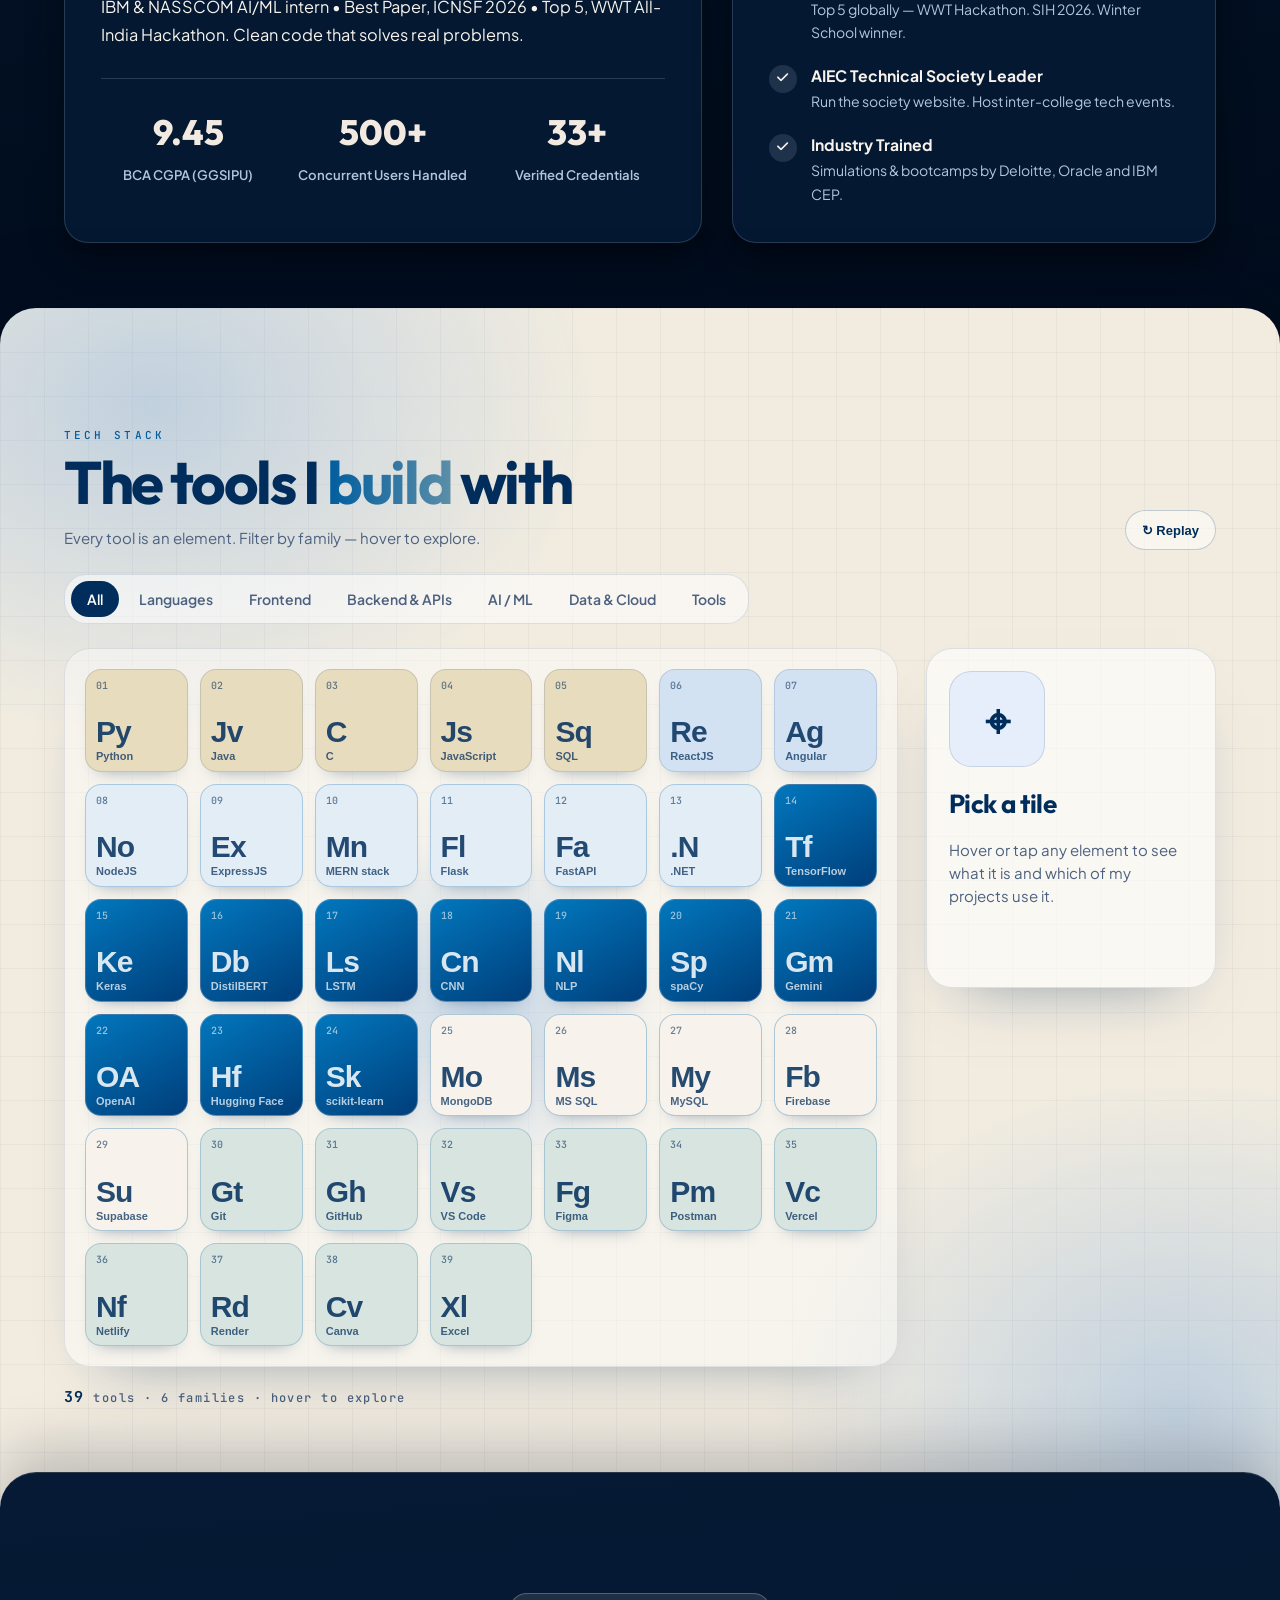
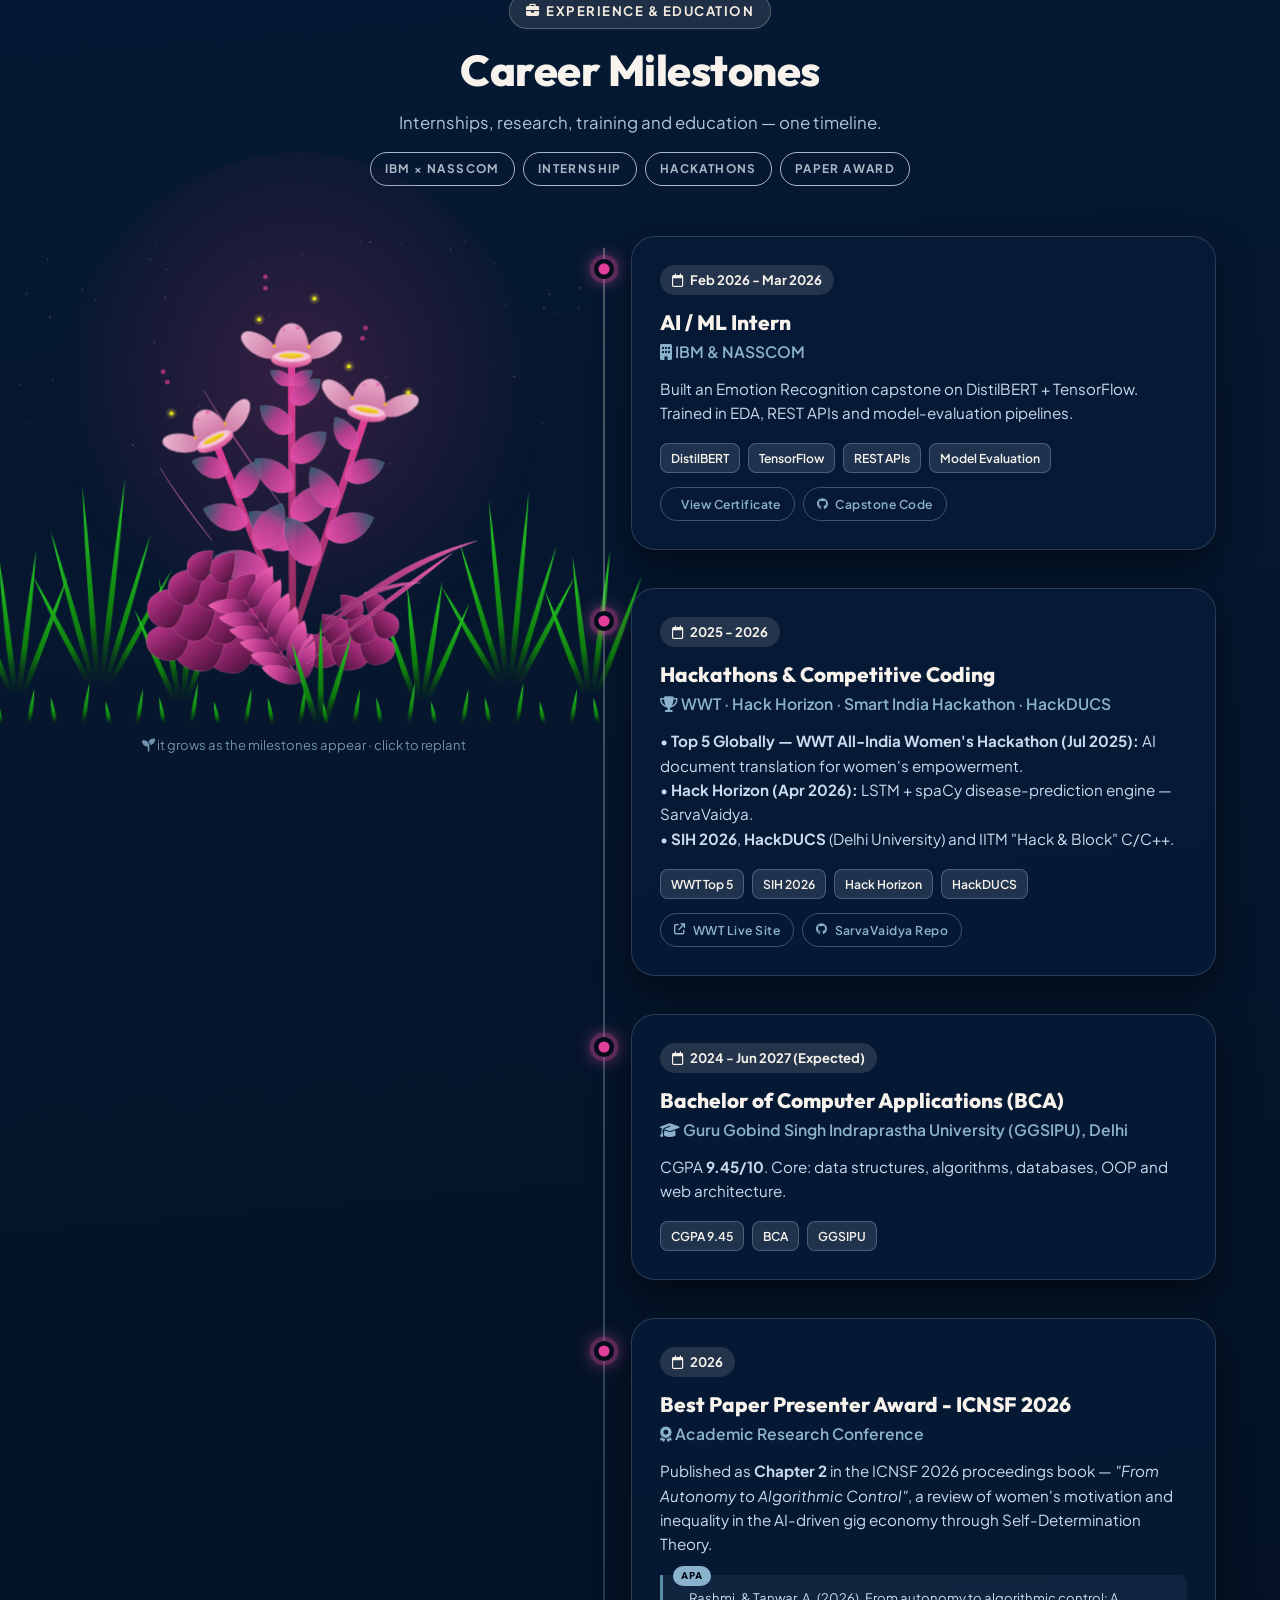
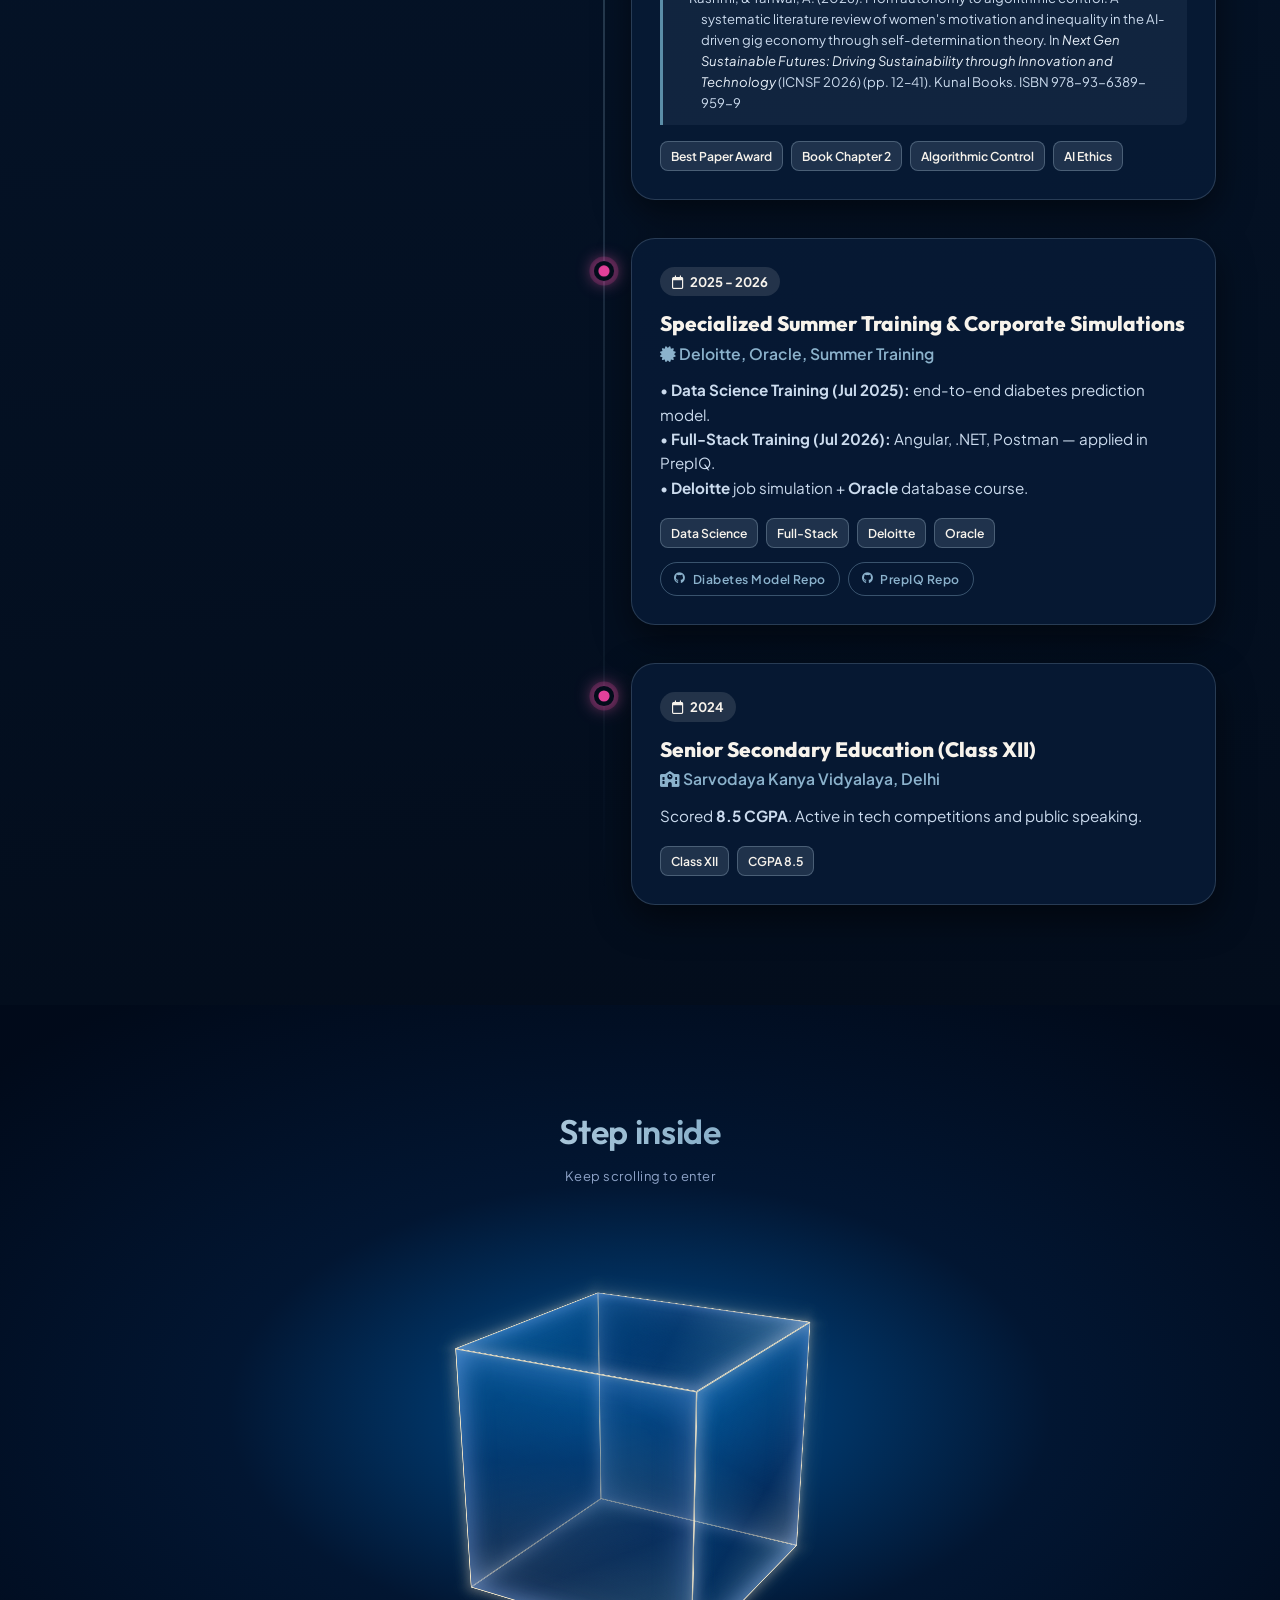
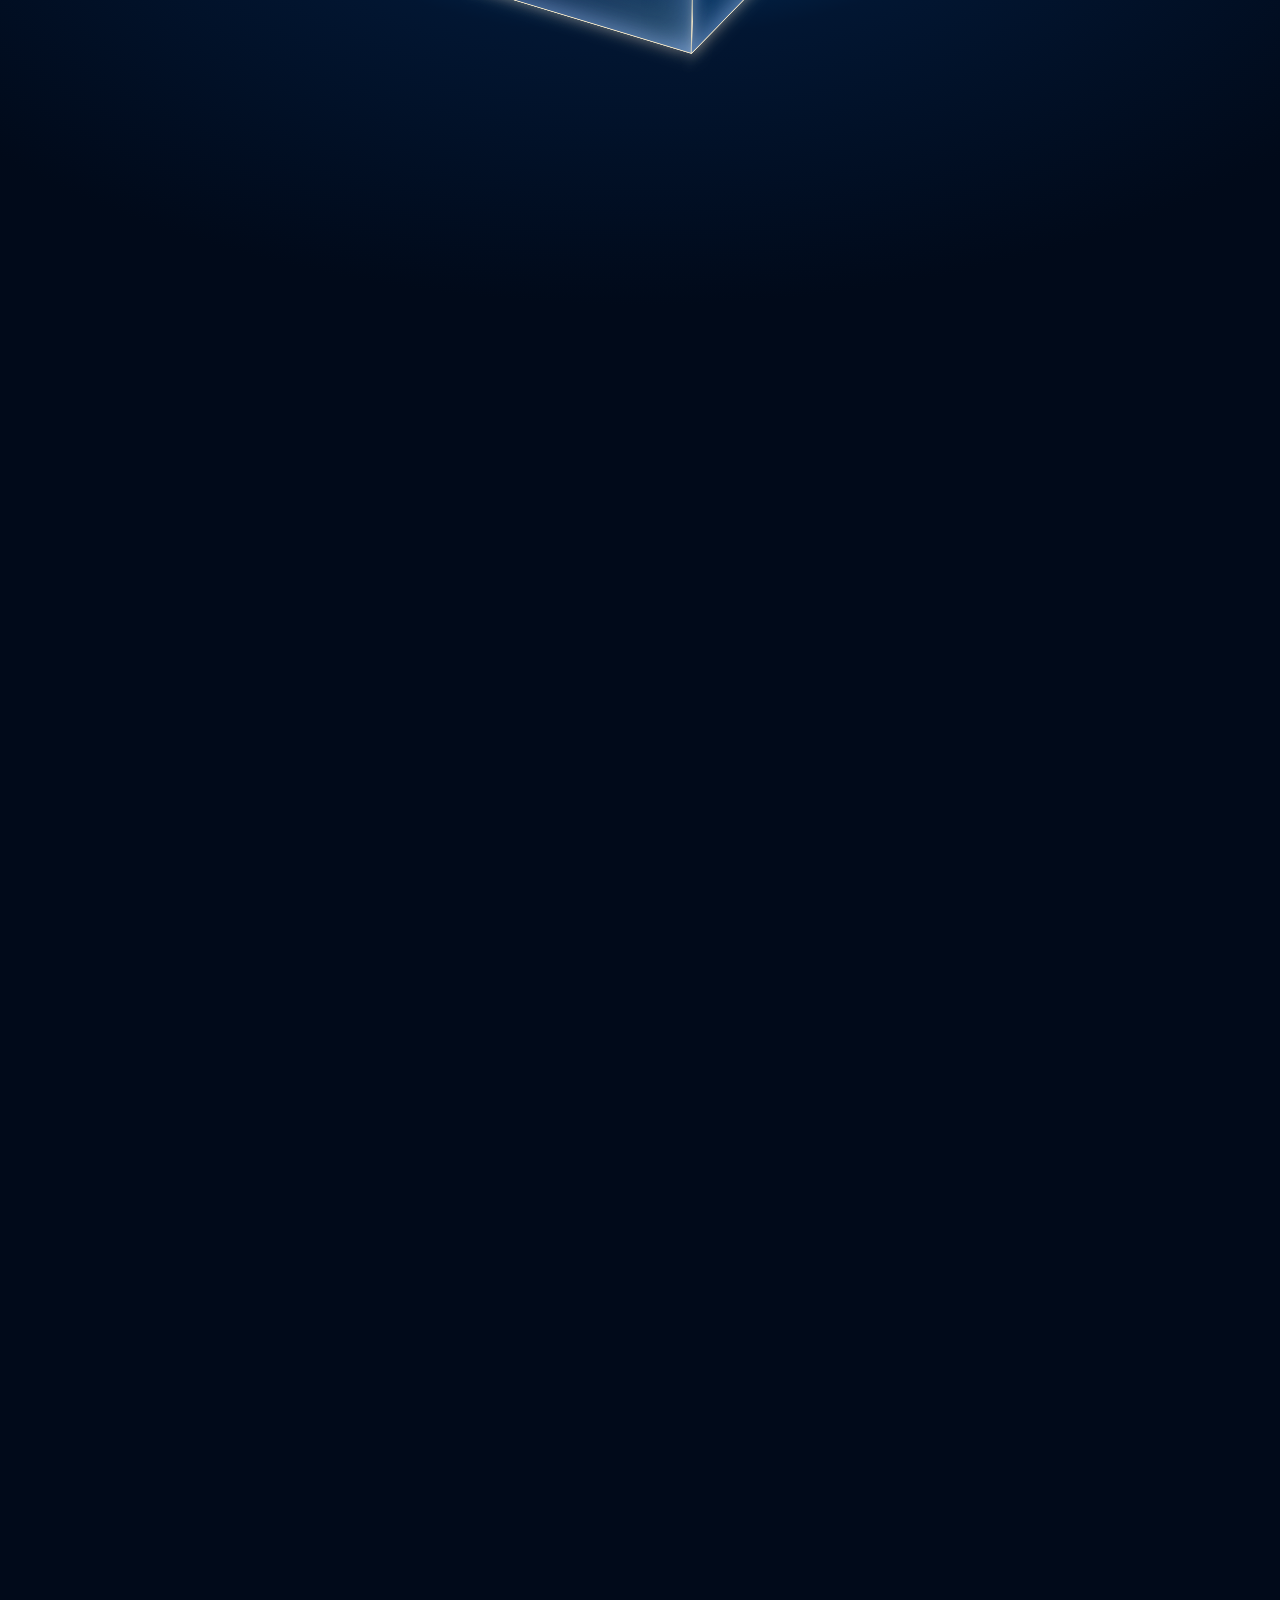
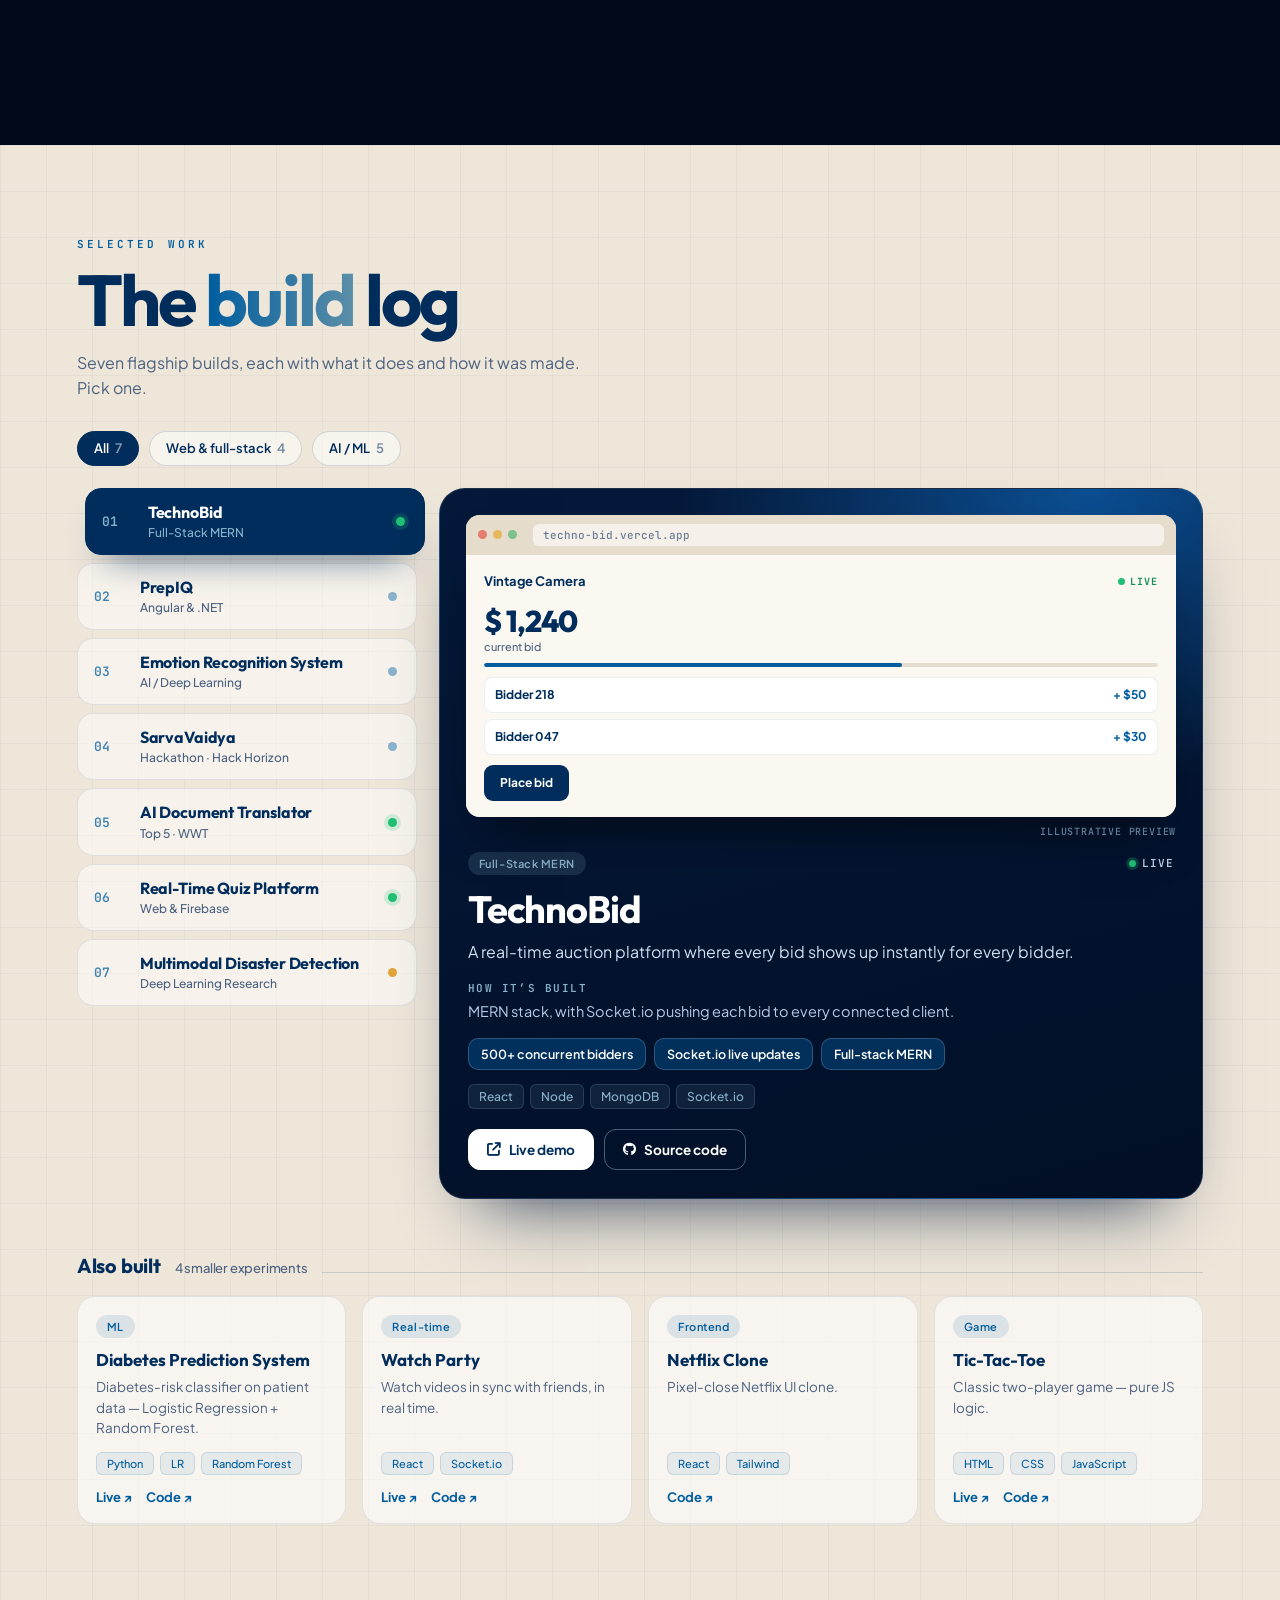
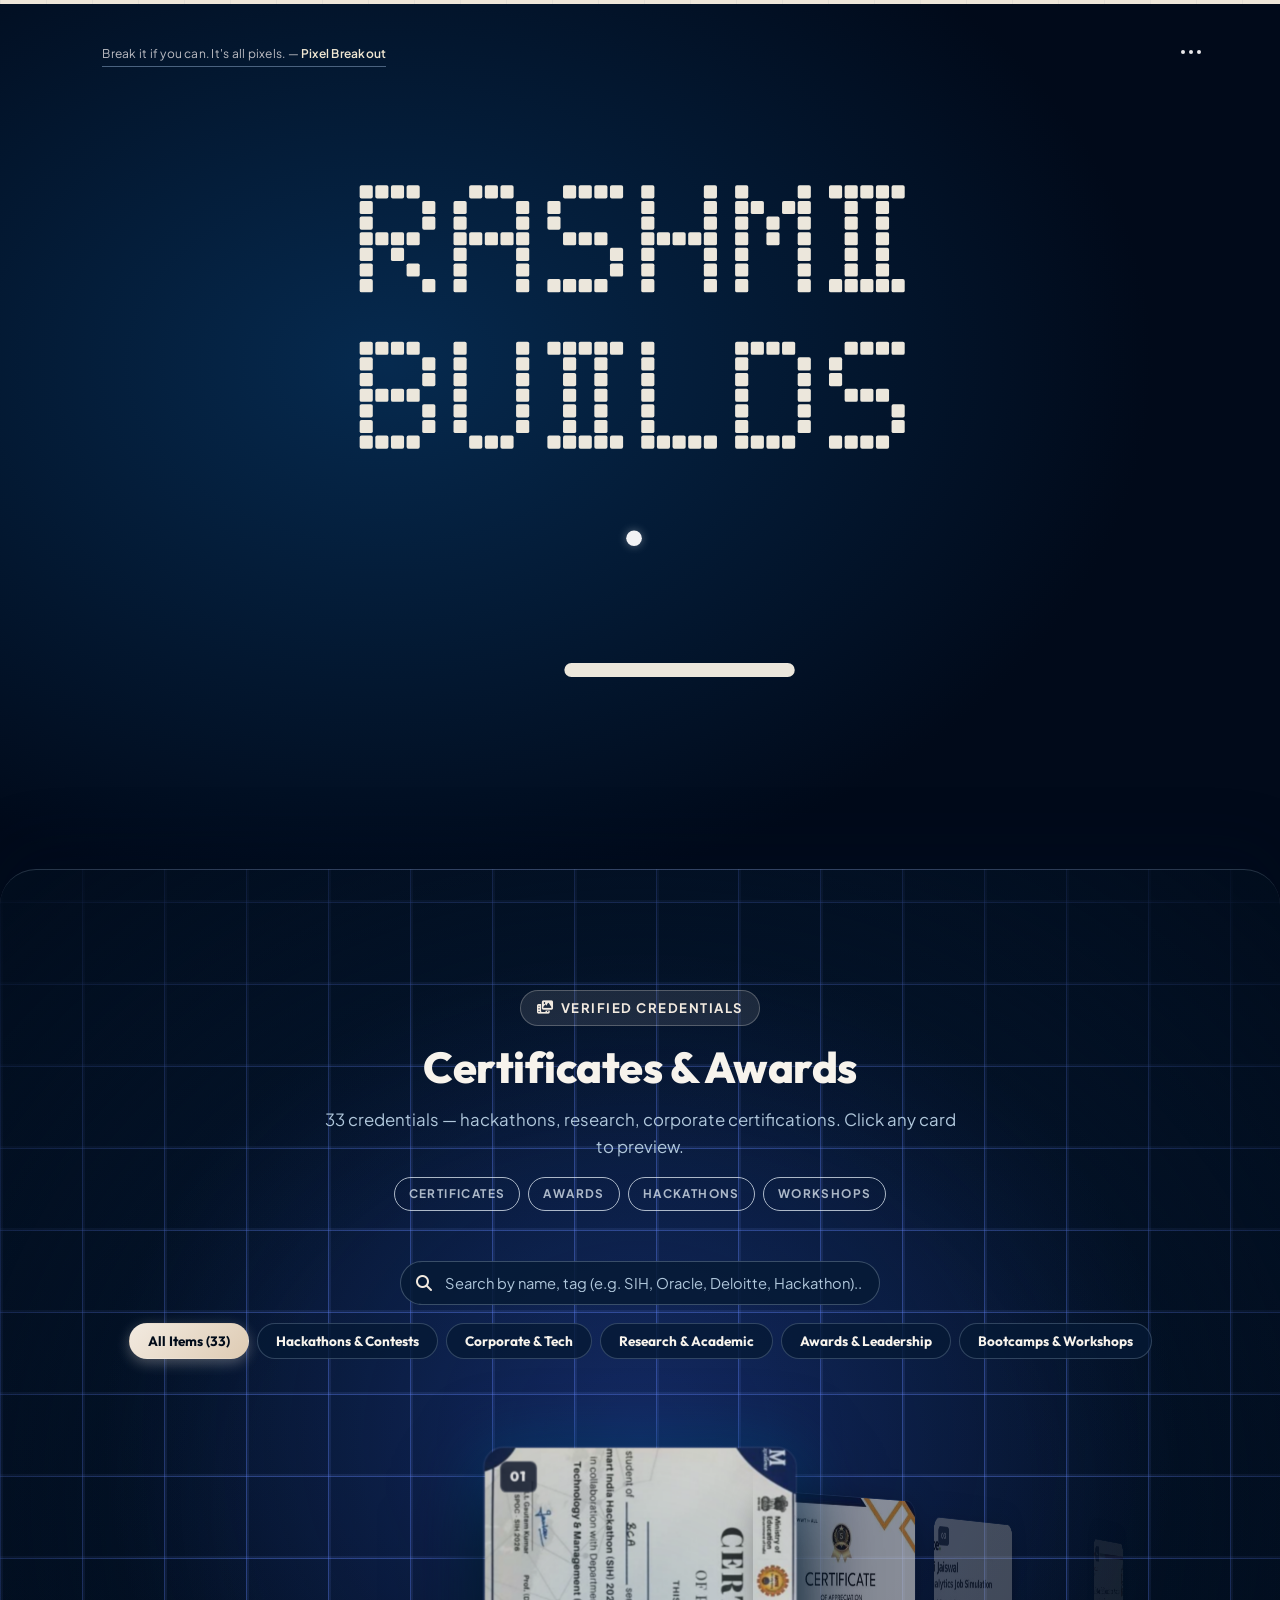
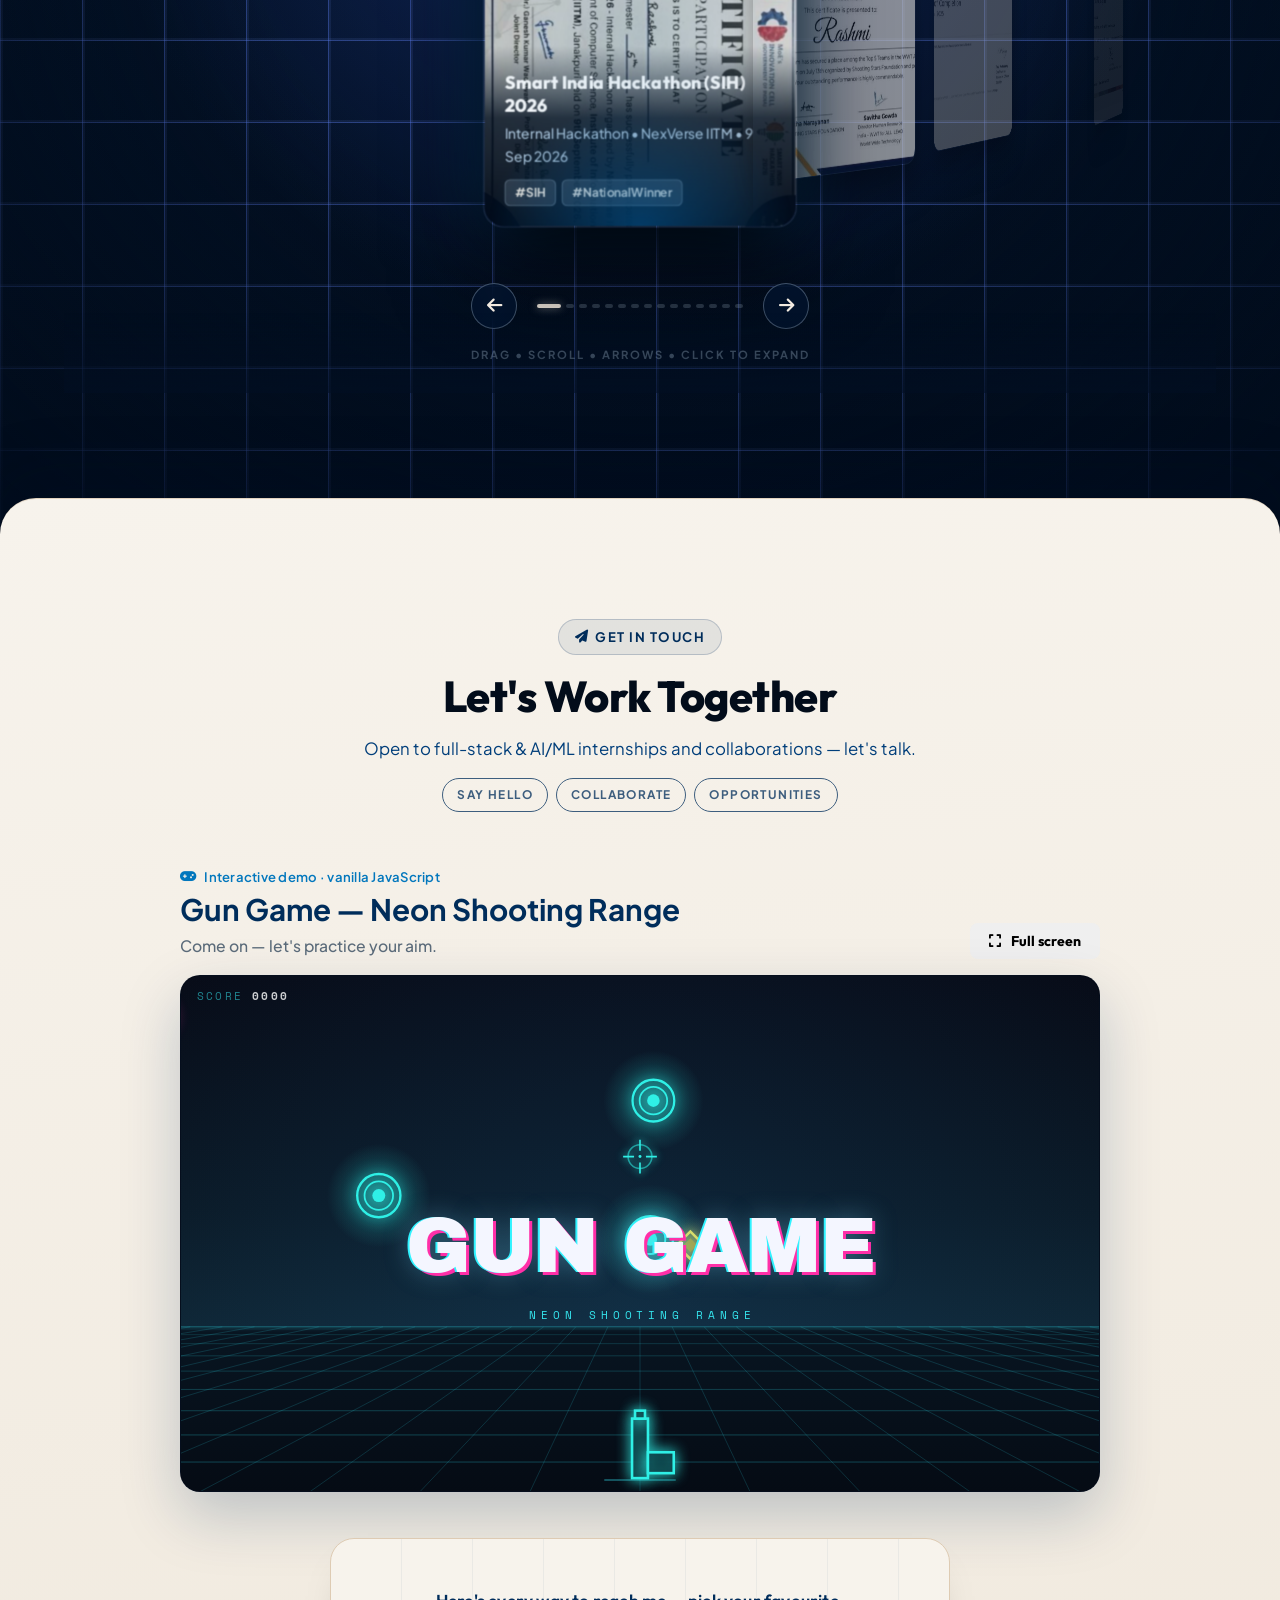
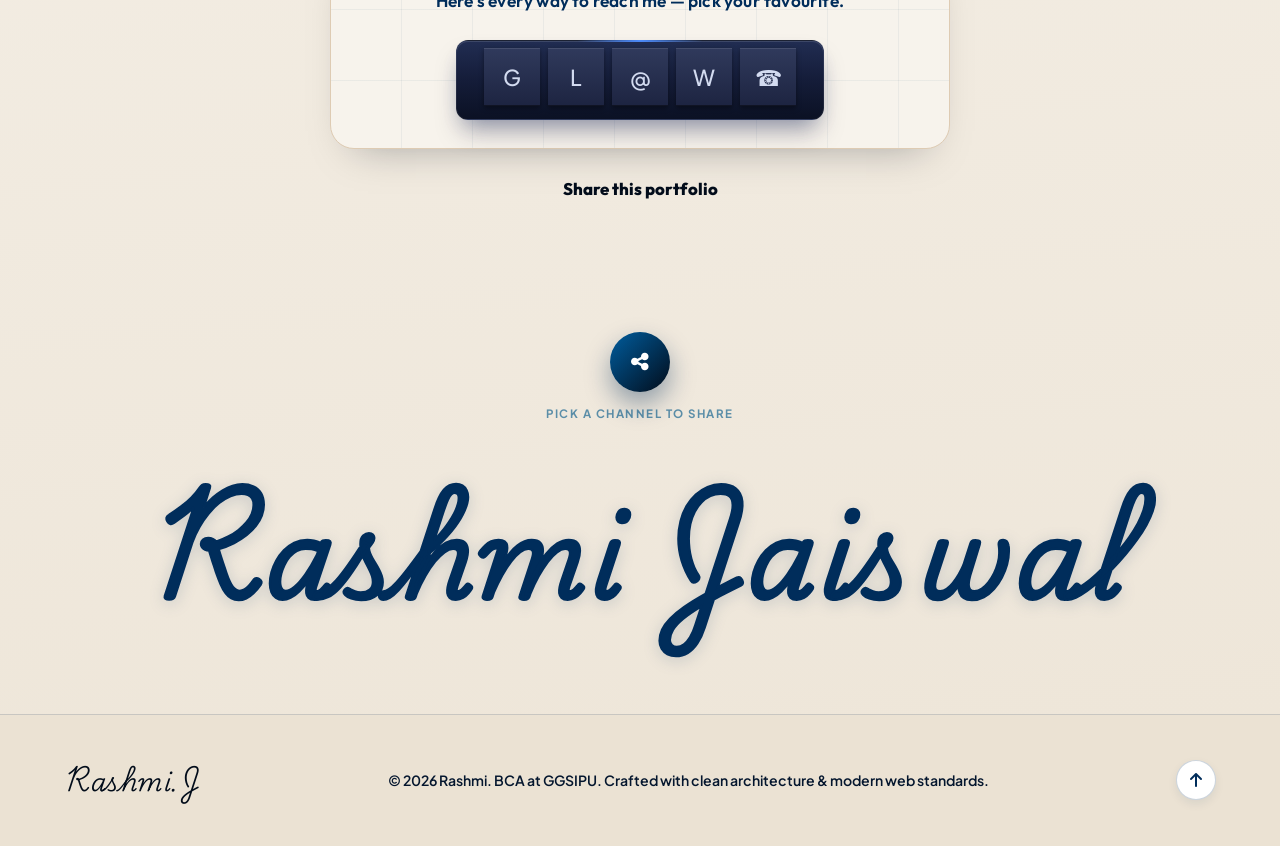
==== commit 3a6877fe: "perf: eliminate mobile scroll hitching and lag — disable scale transforms on touch, replace transiti" ====
--- a/index.html
+++ b/index.html
@@ -19,13 +19,13 @@
   <noscript><link rel="stylesheet" href="https://cdnjs.cloudflare.com/ajax/libs/font-awesome/6.5.1/css/all.min.css"></noscript>
 
   <!-- Stylesheets — versioned to bust cache after every update -->
-  <link rel="stylesheet" href="css/style.css?v=20261122">
-  <link rel="stylesheet" href="css/interactive.css?v=20261122">
-  <link rel="stylesheet" href="css/responsive.css?v=20261122">
-  <link rel="stylesheet" href="css/stack.css?v=20261122">
-  <link rel="stylesheet" href="css/projects.css?v=20261122">
+  <link rel="stylesheet" href="css/style.css?v=20261123">
+  <link rel="stylesheet" href="css/interactive.css?v=20261123">
+  <link rel="stylesheet" href="css/responsive.css?v=20261123">
+  <link rel="stylesheet" href="css/stack.css?v=20261123">
+  <link rel="stylesheet" href="css/projects.css?v=20261123">
   <!-- PERF: loaded last — parks off-screen animations, no design changes -->
-  <link rel="stylesheet" href="css/perf.css?v=20261122">
+  <link rel="stylesheet" href="css/perf.css?v=20261123">
 
   <!-- No-JS fallback: hide intro, show hero -->
   <noscript><style>.intro{display:none!important}#cursor-dot{display:none!important}.brand-script{opacity:1!important;pointer-events:auto!important}.brand-script .brand-word{clip-path:none!important}.brand-script .brand-pen{display:none!important}.hero-status-pill,.hero-title,.hero-role,.hero-description,.hero-stats,.dr-wrap{opacity:1!important;animation:none!important}.hero-arch{opacity:1!important;transform:none!important}.arch-plate{opacity:1!important}.role-rot>span:first-child{opacity:1!important;transform:none!important}</style></noscript>
@@ -1023,7 +1023,7 @@
             <button type="button" class="btn btn-sm btn-solid arcade-fullscreen" id="arcade-fullscreen" aria-label="Play Gun Game in full screen"><i class="fa-solid fa-expand"></i> Full screen</button>
           </div>
           <div class="arcade-frame">
-            <iframe id="arcade-iframe" src="game/gun-game.html?v=20261122h" title="Gun Game — Neon Shooting Range" loading="lazy"></iframe>
+            <iframe id="arcade-iframe" src="game/gun-game.html?v=20261123h" title="Gun Game — Neon Shooting Range" loading="lazy"></iframe>
           </div>
         </div>
 
@@ -1096,10 +1096,10 @@
   </footer>
 
   <!-- Interactive JavaScript -->
-  <script src="js/perf.js?v=20261122o"></script>
-  <script src="js/app.js?v=20261122o"></script>
-  <script src="js/projects-showcase.js?v=20261122o"></script>
-  <script src="js/interactive.js?v=20261122o"></script>
-  <script src="js/stack.js?v=20261122o"></script>
+  <script src="js/perf.js?v=20261123o"></script>
+  <script src="js/app.js?v=20261123o"></script>
+  <script src="js/projects-showcase.js?v=20261123o"></script>
+  <script src="js/interactive.js?v=20261123o"></script>
+  <script src="js/stack.js?v=20261123o"></script>
 </body>
 </html>
--- a/css/perf.css
+++ b/css/perf.css
@@ -153,99 +153,156 @@
 }
 
 /* --------------------------------------------------------------------------
-   8. Touch / mobile: shorter transitions + compositor-friendly overrides.
-   On mobile GPUs backdrop-filter blur is the single biggest frame-budget
-   killer: each blurred element forces the browser to copy, blur, and
-   composite a full texture every paint frame. We replace them with
-   opaque/semi-opaque flat backgrounds — visually indistinguishable on
-   a small OLED display but orders of magnitude cheaper.
+   8. Touch / mobile: aggressive compositing & animation optimisations.
+   On mobile GPUs the frame budget is ~8 ms. Every backdrop-filter, infinite
+   animation, box-shadow animation, and `transition: all` recalculation eats
+   into that budget. This block eliminates or cheapens all of them without
+   changing any visual design.
    -------------------------------------------------------------------------- */
 @media (hover: none) {
-  /* ── Shorter coverflow transitions ─────────────────────────── */
-  .coverflow-card {
-    transition: transform 0.3s cubic-bezier(0.25, 0.46, 0.45, 0.94),
-                opacity 0.3s ease,
-                filter 0.3s ease;
-  }
-
-  /* ── Strip ALL non-nav backdrop-filter blurs ────────────────── */
-  /* gallery overlay (shows on tap, not hover — dark bg is enough) */
+
+  /* ══════════════════════════════════════════════════════════════
+     A. REPLACE `transition: all` WITH SPECIFIC PROPERTIES ONLY
+        `all` recalculates EVERY CSS property on every hover/focus
+        event. On mobile this means 100+ property checks per touch.
+        Replace with only the properties that actually animate.
+     ══════════════════════════════════════════════════════════════ */
+  * {
+    /* Override the global --transition: all 0.3s variable */
+    --transition: color 0.2s ease, background-color 0.2s ease, border-color 0.2s ease, opacity 0.2s ease !important;
+  }
+
+  /* ══════════════════════════════════════════════════════════════
+     B. STRIP ALL BACKDROP-FILTER BLURS (biggest GPU killer)
+        Each blurred element forces a full texture copy + blur every
+        paint frame — 60× per second during scroll = frame budget gone.
+     ══════════════════════════════════════════════════════════════ */
   .gallery-overlay {
     backdrop-filter: none !important;
     -webkit-backdrop-filter: none !important;
     background: rgba(0, 20, 45, 0.88) !important;
   }
-  /* coverflow badge chip */
   .plate-index-badge {
     backdrop-filter: none !important;
     -webkit-backdrop-filter: none !important;
   }
-  /* coverflow nav buttons */
   .cf-nav-btn {
     backdrop-filter: none !important;
     -webkit-backdrop-filter: none !important;
     background: rgba(2, 20, 48, 0.88) !important;
   }
-  /* cert detail panel */
   .cert-detail-panel {
     backdrop-filter: none !important;
     -webkit-backdrop-filter: none !important;
     background: rgba(2, 20, 48, 0.92) !important;
   }
-  /* cert modal overlay */
   .cert-modal {
     backdrop-filter: none !important;
     -webkit-backdrop-filter: none !important;
   }
-  /* glass cards */
   .theme-dark-blue .glass-card {
     backdrop-filter: none !important;
     -webkit-backdrop-filter: none !important;
   }
-  /* liquid nav (contact section tab switcher) */
   .liquid-nav {
     backdrop-filter: none !important;
     -webkit-backdrop-filter: none !important;
     background: rgba(2, 20, 48, 0.88) !important;
   }
-  /* hero nav caption pill */
   .hn-caption {
     backdrop-filter: none !important;
     -webkit-backdrop-filter: none !important;
     background: rgba(23, 23, 28, 0.82) !important;
   }
 
-  /* ── Hero badge: drop-shadow on a spinning element forces compositing ── */
+  /* ══════════════════════════════════════════════════════════════
+     C. STOP ALL INFINITE ANIMATIONS NOT IN perf-off SCOPE
+        Infinite box-shadow / filter animations re-paint the element
+        every frame even when nothing on screen has changed.
+     ══════════════════════════════════════════════════════════════ */
+
+  /* Coverflow active-card infinite box-shadow glow → park it */
+  .coverflow-card.active-card {
+    animation: none !important;
+  }
+  /* Projects floating feature thumb — 5.5 s infinite float */
+  .cb-feature .cb-thumb {
+    animation: none !important;
+  }
+  /* Projects bento cards drift gradient — 9 s infinite */
+  .cbv-navy, .cbv-blue {
+    animation: none !important;
+  }
+  /* Status dot pulse — keep it but slow it */
+  .status-indicator {
+    animation-duration: 3s !important;
+  }
+  /* Hero badge spin — slow it from 16 s → 24 s, still visible */
+  .hero-badge svg {
+    animation-duration: 24s !important;
+  }
+  /* Hero badge drop-shadow forces compositing on a spinning element */
   .hero-badge {
     filter: none !important;
   }
-
-  /* ── Experience flower: 60+ simultaneous animations. Halve their      ── */
-  /*    speed on mobile so the browser has 2× longer between repaints.   ── */
+  /* Experience flower sway/float — halve speed */
   .sw, .ff, .stem, .fl, .bloom, .leaf, .round, .gb {
     animation-duration: calc(var(--dur, 2s) * 2) !important;
   }
 
-  /* ── Page-level touch-action hint: tell the browser that our custom   ── */
-  /*    JS never calls preventDefault on vertical scroll, so it can      ── */
-  /*    dispatch scroll events instantly without the 300 ms wait.        ── */
+  /* ══════════════════════════════════════════════════════════════
+     D. COVERFLOW GALLERY — lighter 3D on mobile
+     ══════════════════════════════════════════════════════════════ */
+
+  /* Shorter transitions (was 0.5 s → 0.25 s) */
+  .coverflow-card {
+    transition: transform 0.25s cubic-bezier(0.25, 0.46, 0.45, 0.94),
+                opacity 0.25s ease !important;
+    /* No filter transition — filter on 3D elements prevents GPU layer sharing */
+    filter: none !important;
+  }
+  /* Dead-band cards already hidden by perf.css; also kill their filter */
+  .coverflow-card.cf-dead {
+    filter: none !important;
+  }
+  /* image-rendering hint saves the texture-upload time per certificate */
+  .coverflow-card img {
+    image-rendering: optimizeSpeed;
+  }
+
+  /* ══════════════════════════════════════════════════════════════
+     E. REMOVE WILL-CHANGE FROM ELEMENTS NOT BEING ANIMATED NOW
+        Every `will-change: transform` steals a GPU compositing layer
+        for the life of the element. 10+ layers = GPU memory pressure.
+     ══════════════════════════════════════════════════════════════ */
+  .hc-char, .hc-sway, .hero-arch, .arch-plate {
+    will-change: auto !important;
+  }
+
+  /* ══════════════════════════════════════════════════════════════
+     F. TOUCH-ACTION HINT — 0 ms scroll latency
+        Without this the browser waits 300 ms after every touch to
+        check if the JS will call preventDefault. `pan-y` removes the wait.
+     ══════════════════════════════════════════════════════════════ */
+  html, body,
   .page-block,
   .coverflow-container,
   .gallery-grid,
-  .contact-wrapper {
+  .contact-wrapper,
+  .cb-projects {
     touch-action: pan-y pinch-zoom;
   }
 
-  /* ── Coverflow: disable brightness filter on non-active cards on      ── */
-  /*    mobile — filter on 3D-transformed elements creates a new         ── */
-  /*    stacking context and prevents GPU layer sharing.                 ── */
-  .coverflow-card:not(.active-card) {
-    filter: none !important;
-  }
-
-  /* ── image-rendering hint for coverflow certificate images ────────── */
-  .coverflow-card img {
-    image-rendering: optimizeSpeed;
+  /* ══════════════════════════════════════════════════════════════
+     G. STACK SCROLL ENGINE — disable scale transform on mobile
+        The JS writes `scale(0.955…)` on every scroll frame for every
+        section. On desktop this is composited for free. On mobile with
+        4+ sections it creates 4 compositing layers that must all be
+        re-blended every frame. Skip it on touch: the dim-overlay alone
+        gives enough depth cue.
+     ══════════════════════════════════════════════════════════════ */
+  .page-block.stack-on {
+    will-change: opacity !important;
   }
 }
 
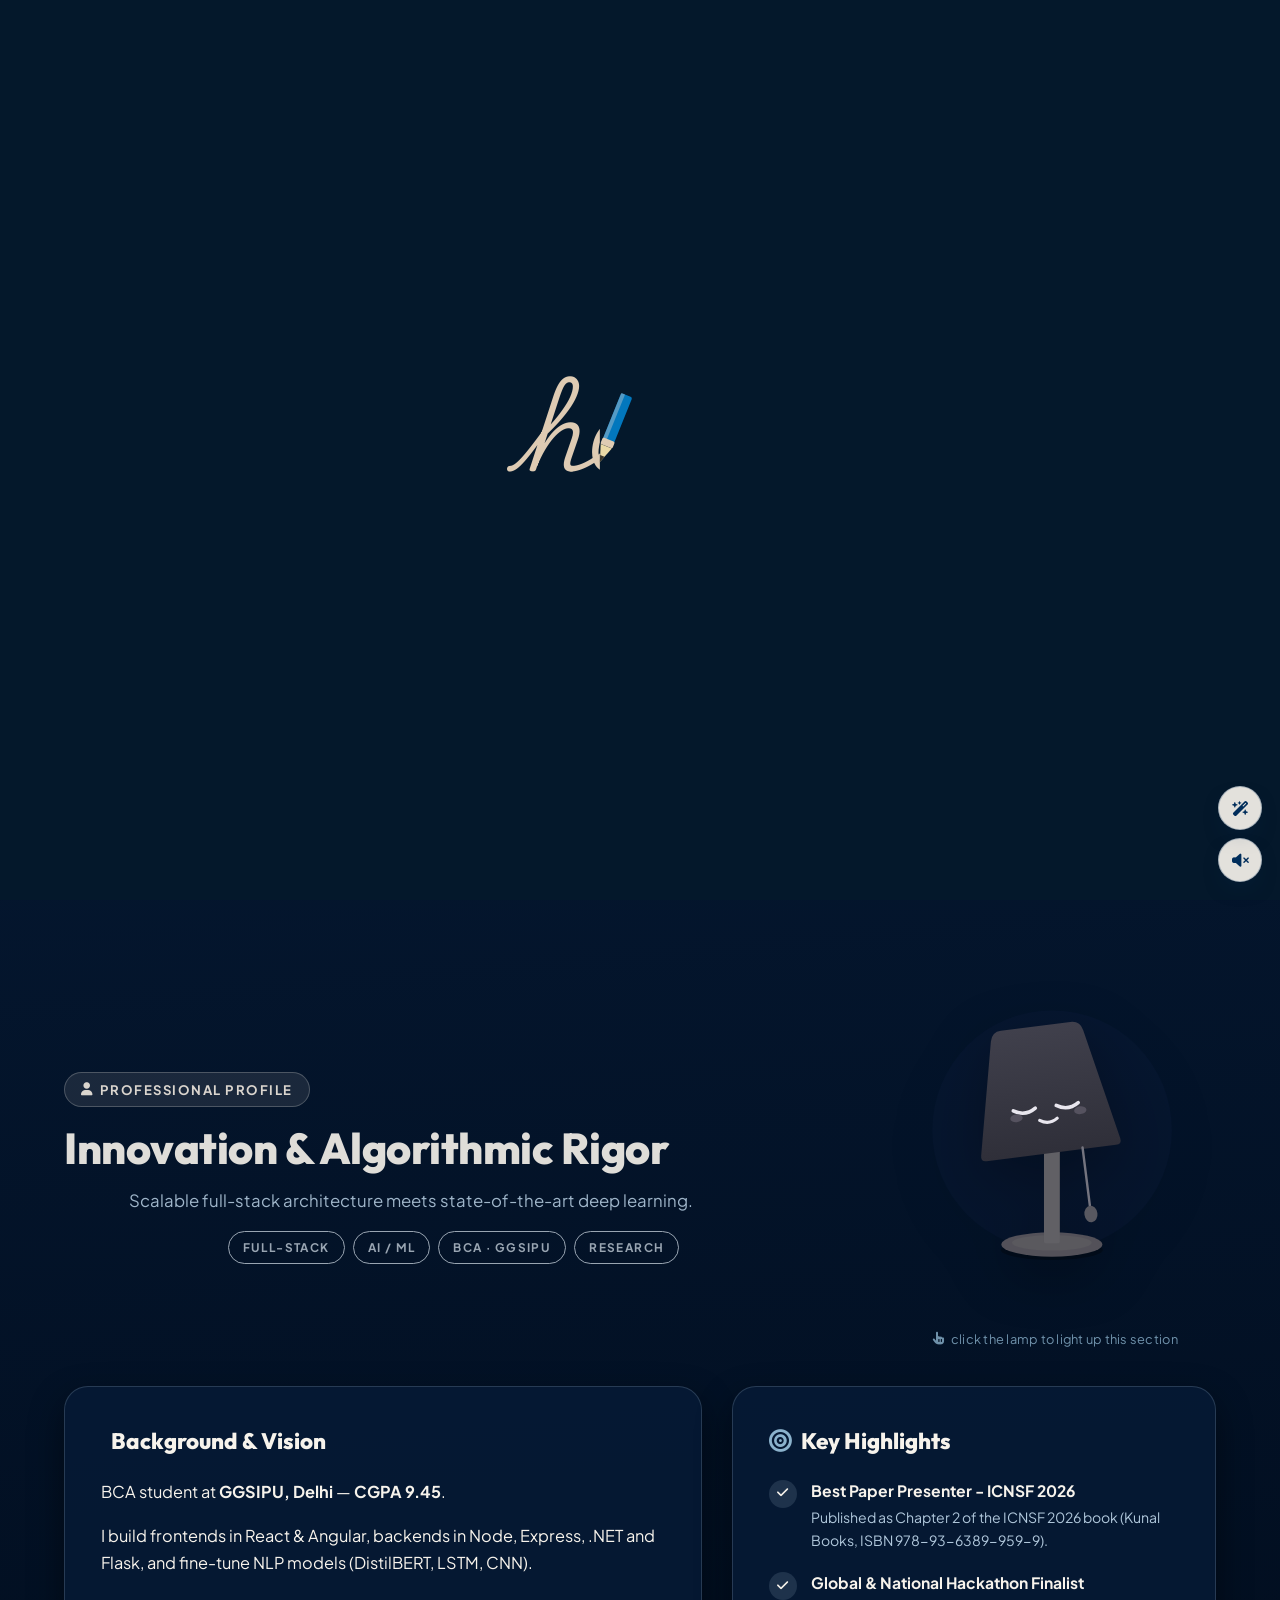
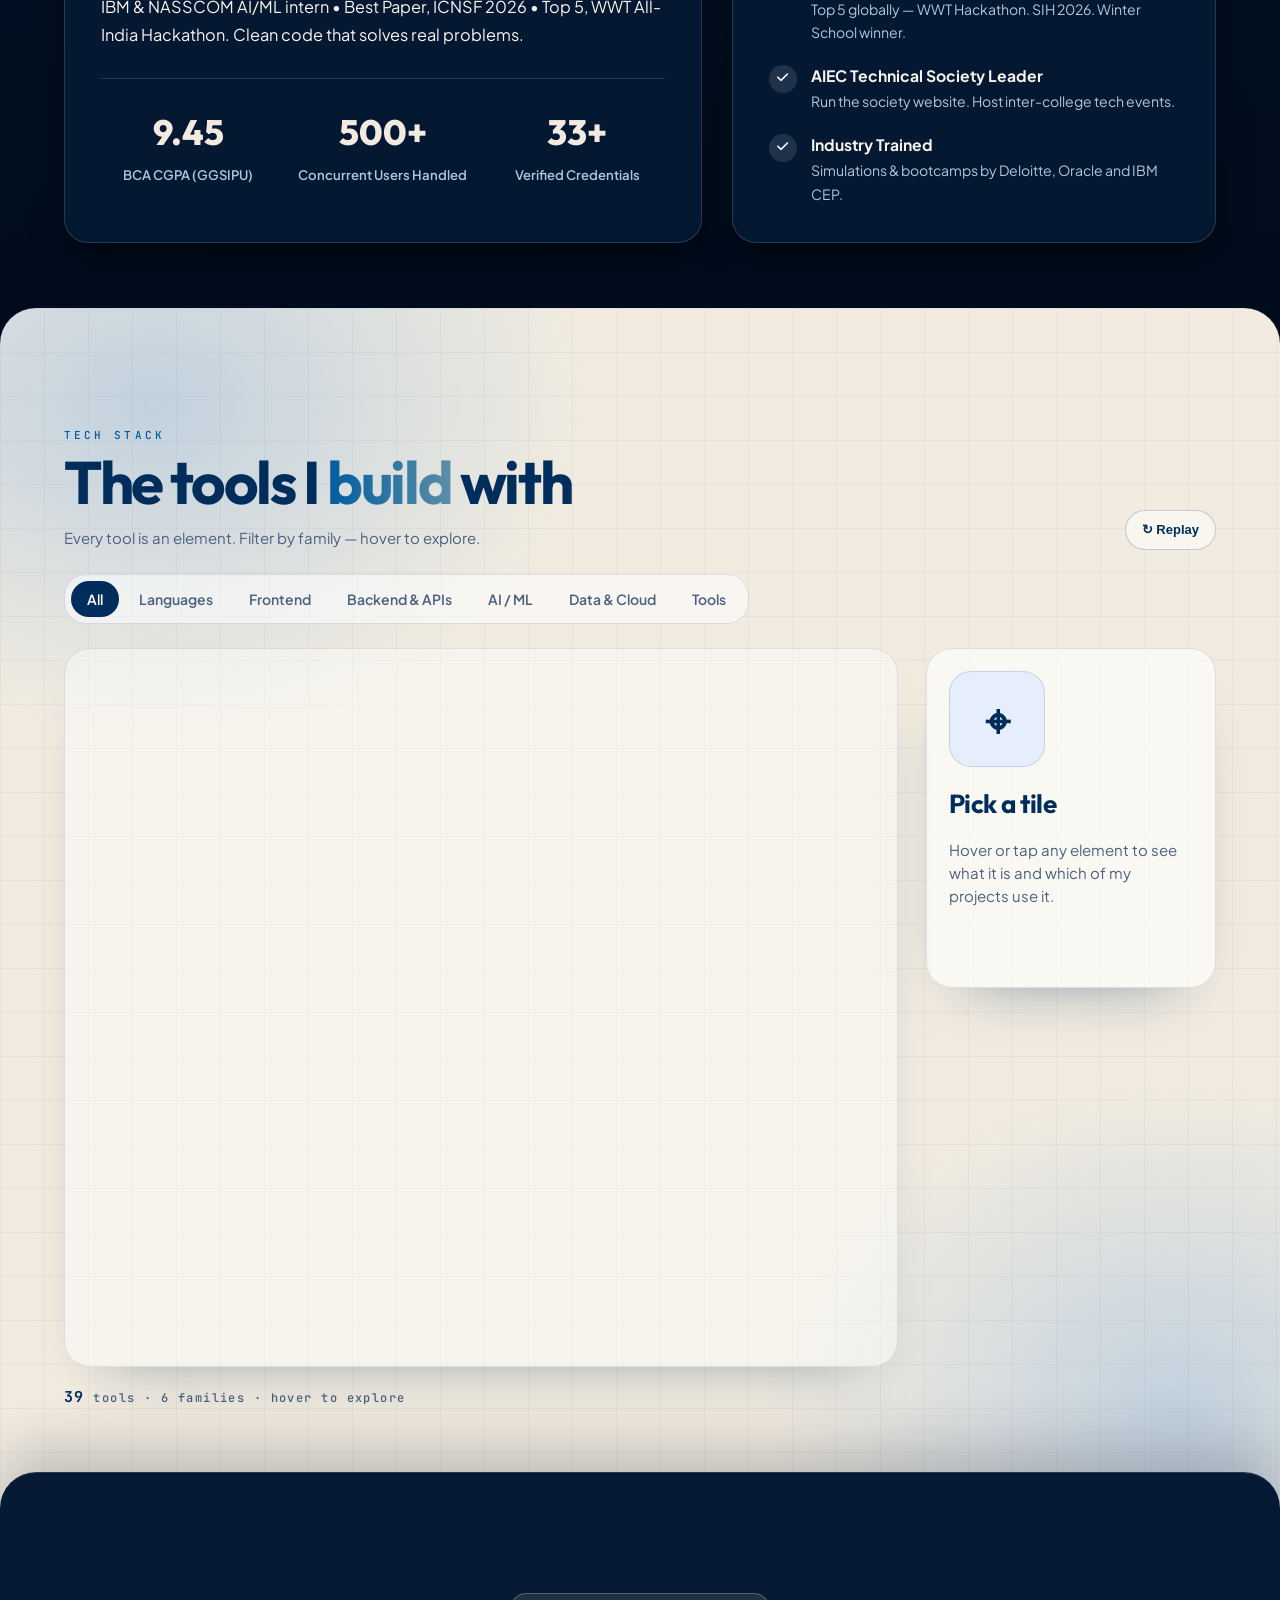
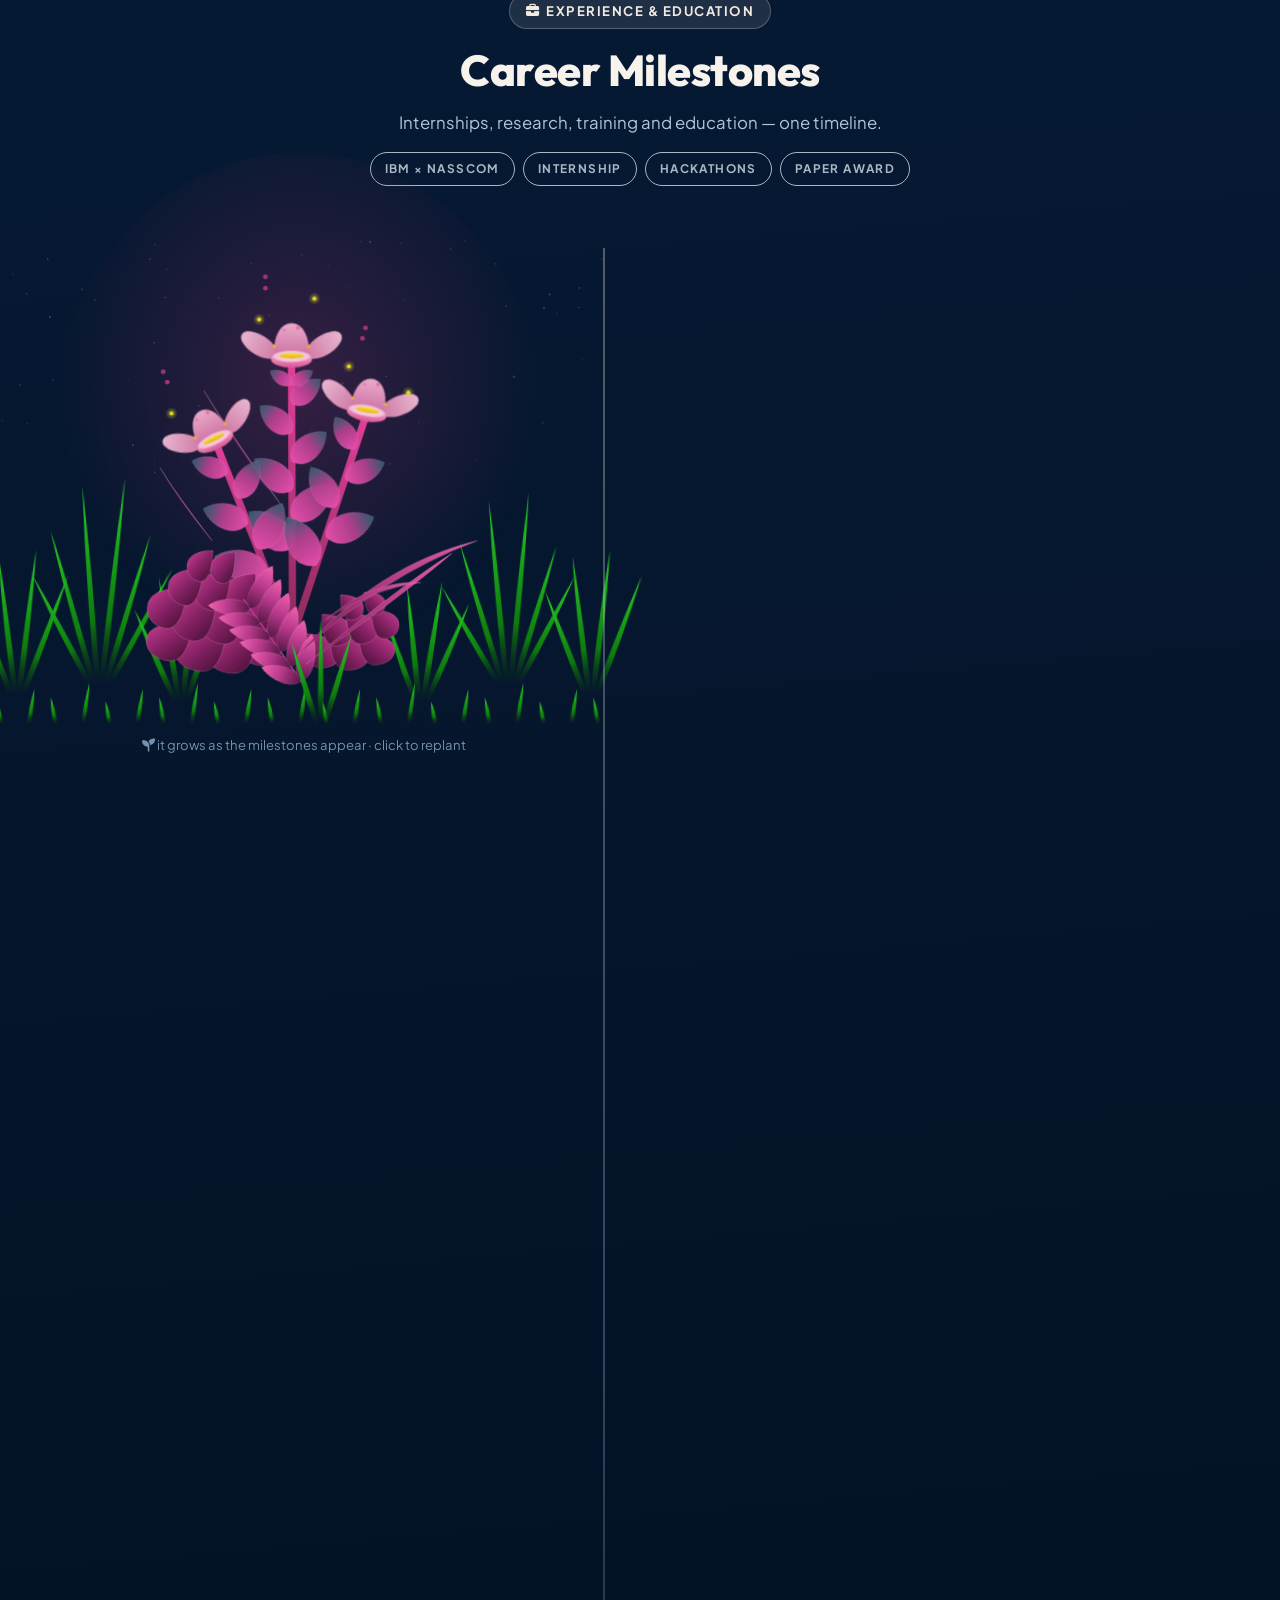
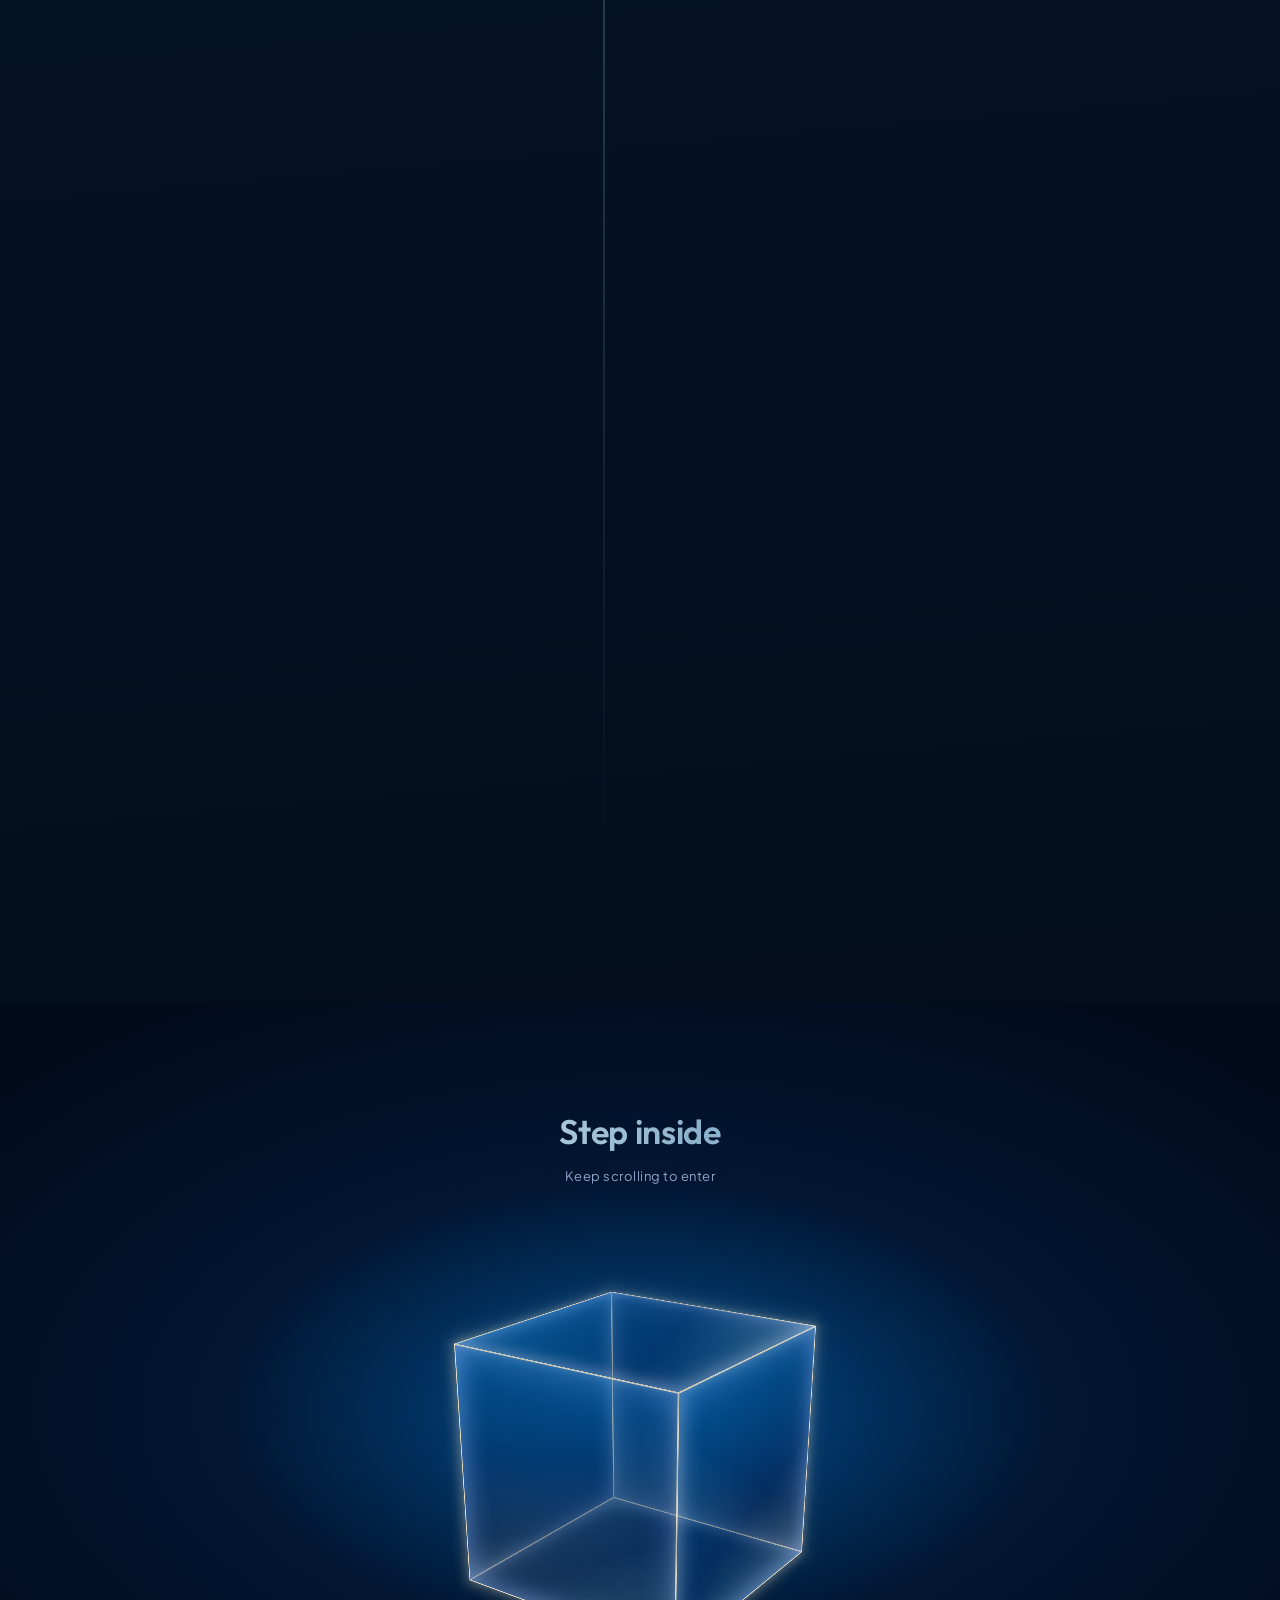
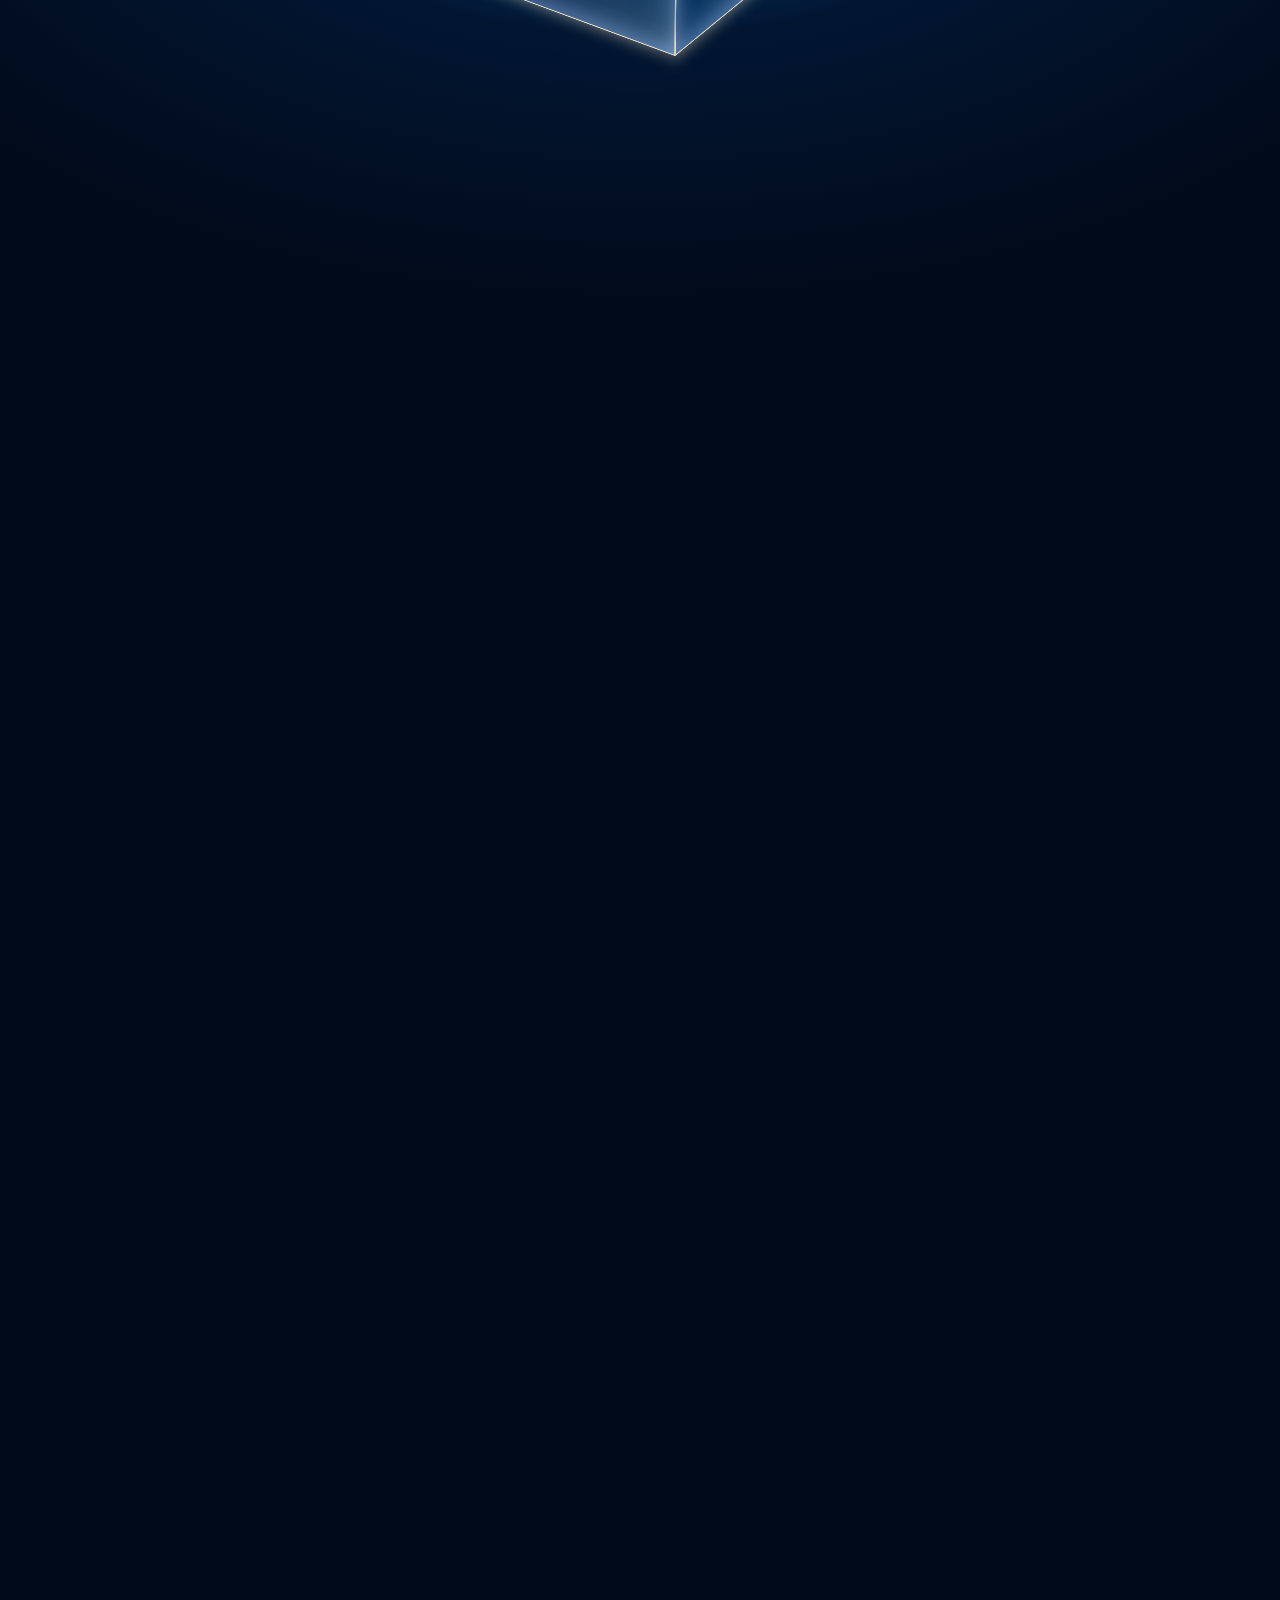
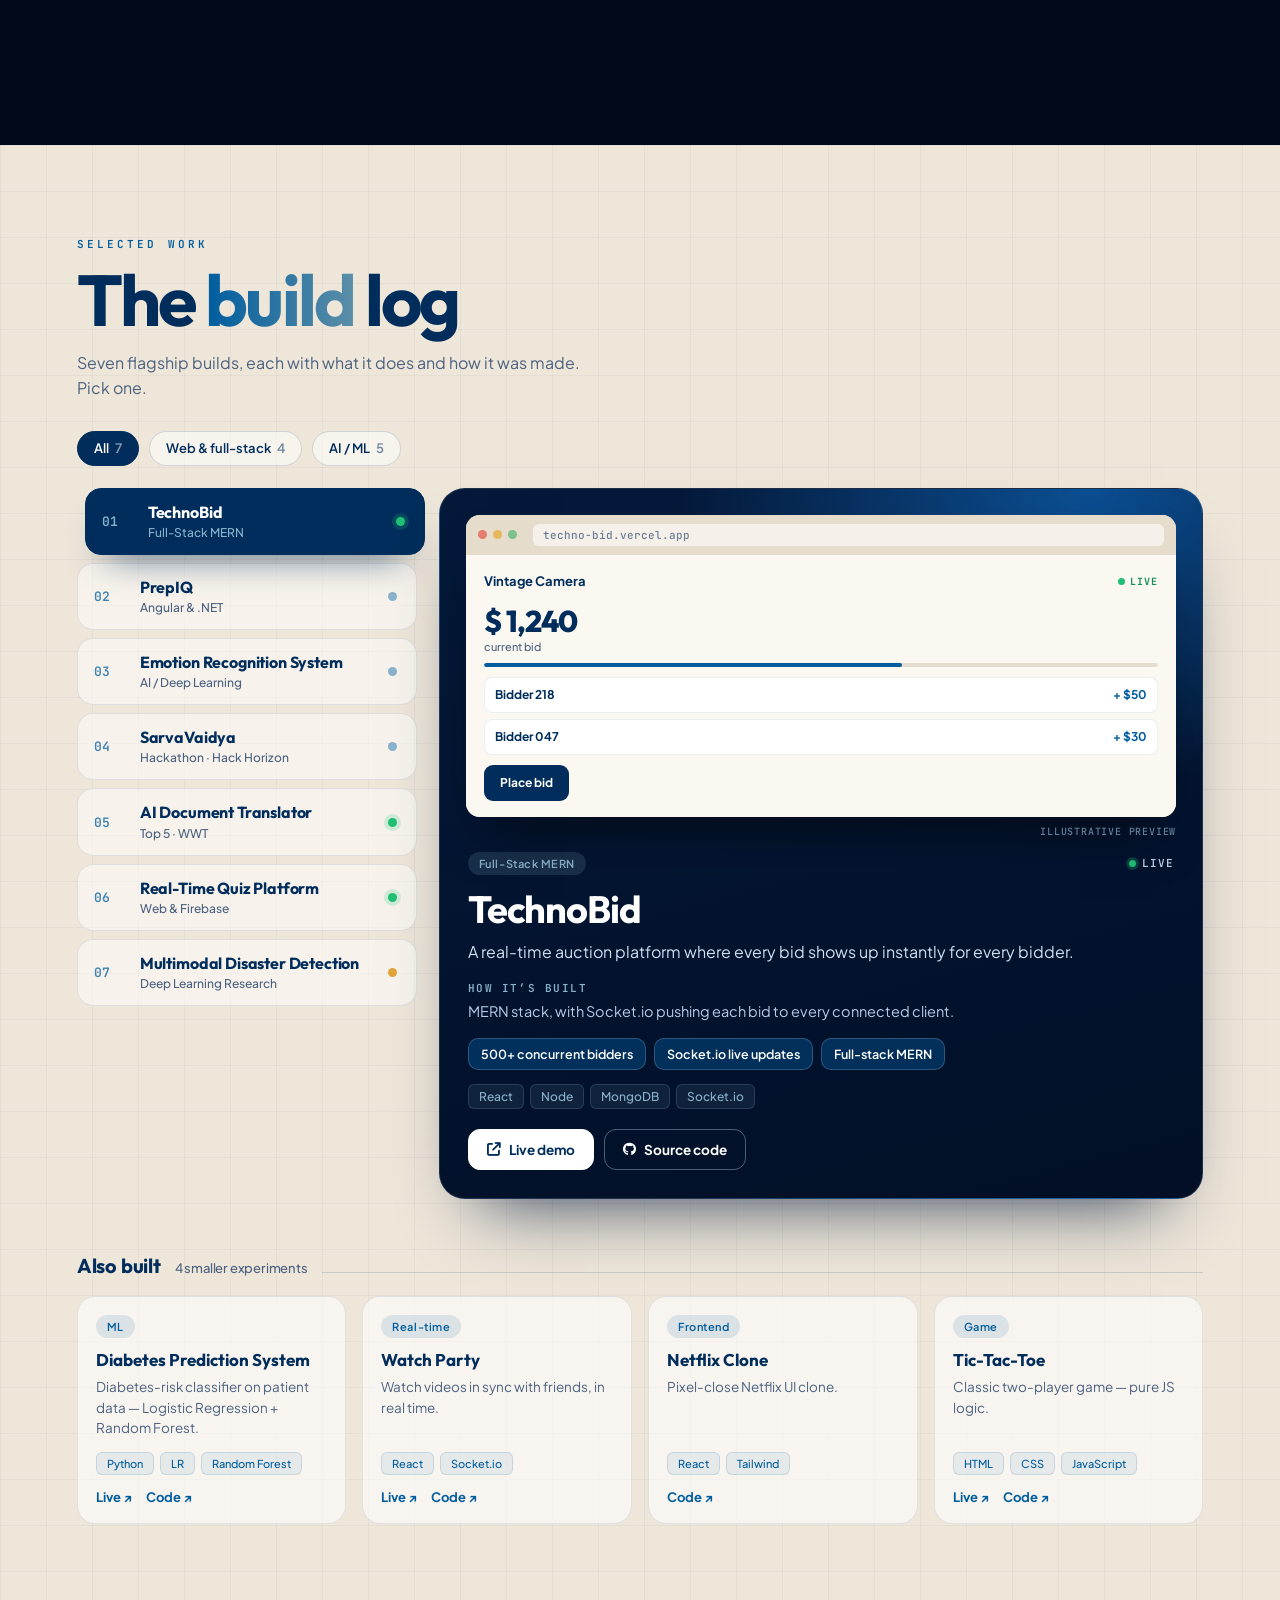
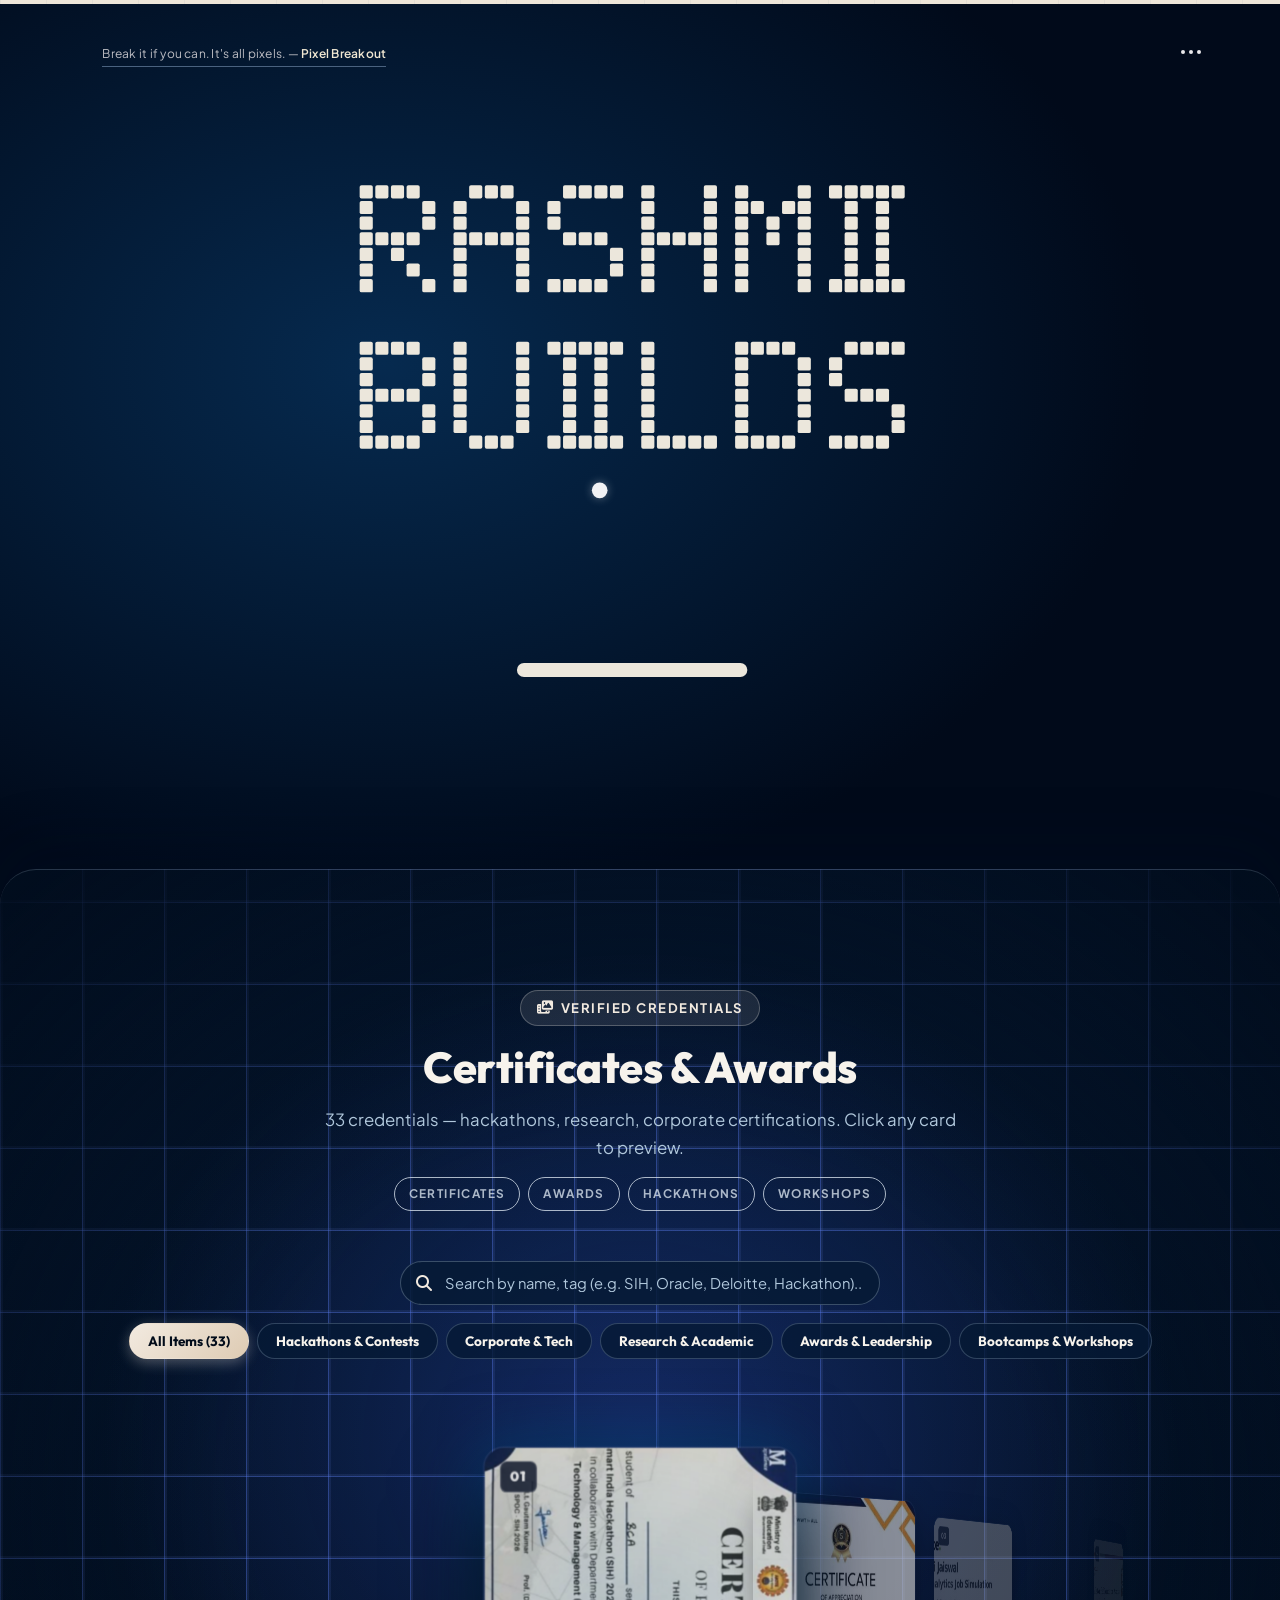
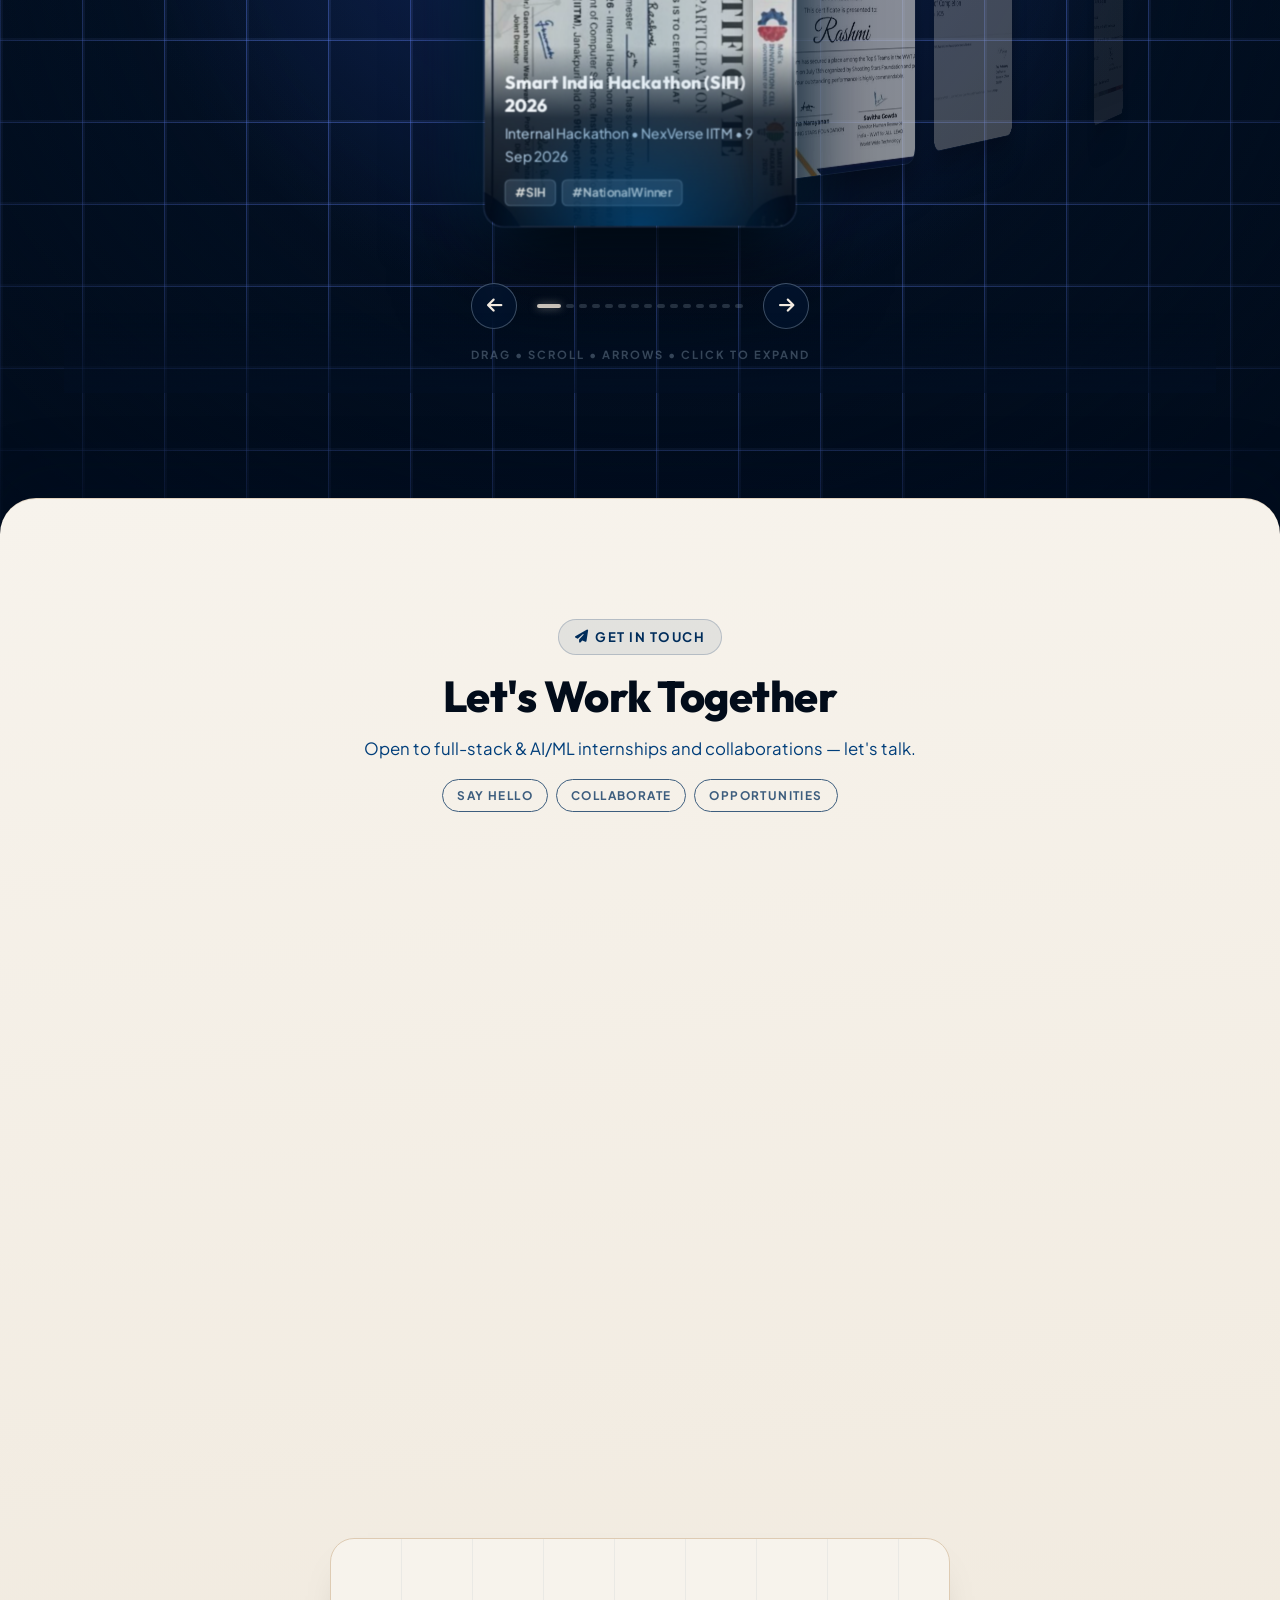
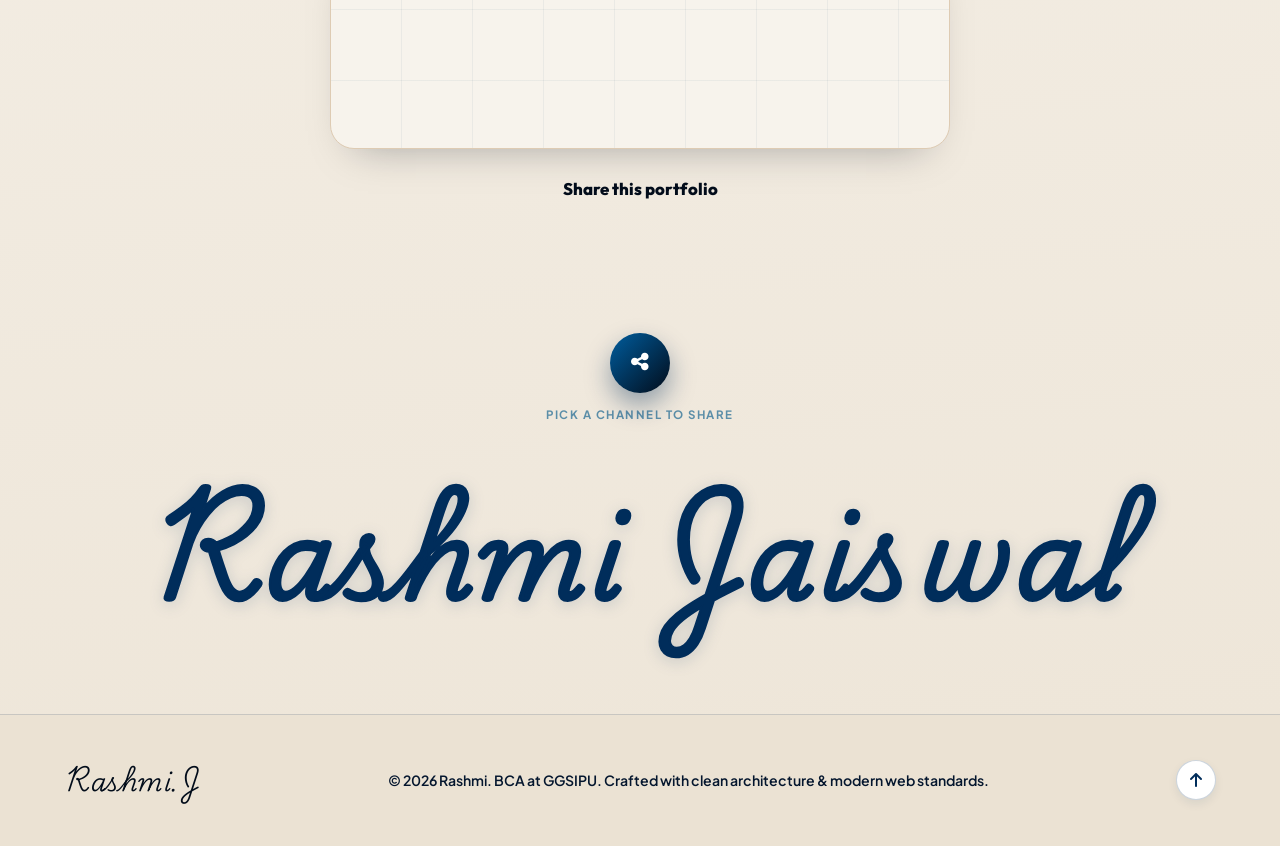
==== commit 58dca9e2: "perf: implement list virtualization, async asset decoding, and offload main thread rendering" ====
--- a/index.html
+++ b/index.html
@@ -19,13 +19,13 @@
   <noscript><link rel="stylesheet" href="https://cdnjs.cloudflare.com/ajax/libs/font-awesome/6.5.1/css/all.min.css"></noscript>
 
   <!-- Stylesheets — versioned to bust cache after every update -->
-  <link rel="stylesheet" href="css/style.css?v=20261123">
-  <link rel="stylesheet" href="css/interactive.css?v=20261123">
-  <link rel="stylesheet" href="css/responsive.css?v=20261123">
-  <link rel="stylesheet" href="css/stack.css?v=20261123">
-  <link rel="stylesheet" href="css/projects.css?v=20261123">
+  <link rel="stylesheet" href="css/style.css?v=20261124">
+  <link rel="stylesheet" href="css/interactive.css?v=20261124">
+  <link rel="stylesheet" href="css/responsive.css?v=20261124">
+  <link rel="stylesheet" href="css/stack.css?v=20261124">
+  <link rel="stylesheet" href="css/projects.css?v=20261124">
   <!-- PERF: loaded last — parks off-screen animations, no design changes -->
-  <link rel="stylesheet" href="css/perf.css?v=20261123">
+  <link rel="stylesheet" href="css/perf.css?v=20261124">
 
   <!-- No-JS fallback: hide intro, show hero -->
   <noscript><style>.intro{display:none!important}#cursor-dot{display:none!important}.brand-script{opacity:1!important;pointer-events:auto!important}.brand-script .brand-word{clip-path:none!important}.brand-script .brand-pen{display:none!important}.hero-status-pill,.hero-title,.hero-role,.hero-description,.hero-stats,.dr-wrap{opacity:1!important;animation:none!important}.hero-arch{opacity:1!important;transform:none!important}.arch-plate{opacity:1!important}.role-rot>span:first-child{opacity:1!important;transform:none!important}</style></noscript>
@@ -515,7 +515,7 @@
               <!-- 1. Smart India Hackathon (SIH) -->
               <div class="coverflow-card" data-category="hackathon" data-tags="sih hackathon government innovation competition national ministry education nexverse" data-file="certificates/sih.jpg" data-title="Smart India Hackathon (SIH) 2026" data-sub="Internal Hackathon • NexVerse IITM • 9 Sep 2026" data-pill="#SIH" data-type="National Hackathon (Participation)" data-org="Ministry of Education, Govt. of India • NexVerse IITM, Janakpuri" data-date="9 September 2026" data-position="Participant — BCA 5th Semester" data-detail="Participated in the Smart India Hackathon (SIH) 2026 Internal Hackathon organized by NexVerse IITM in collaboration with the Department of Computer Science, Institute of Information Technology & Management (IITM), Janakpuri, held on 9th September 2026 under MoE's Innovation Cell, Government of India.">
                 <span class="plate-index-badge">01</span>
-                <img src="certificates/thumb/sih.jpg" alt="Smart India Hackathon" loading="lazy">
+                <img decoding="async" src="certificates/thumb/sih.jpg" alt="Smart India Hackathon" loading="lazy">
                 <div class="coverflow-card-plate">
                   <h3 class="plate-title">Smart India Hackathon (SIH)</h3>
                   <p class="plate-sub">National Hackathon • Ministry of Education</p>
@@ -529,7 +529,7 @@
               <!-- 2. Hackathon Top 5 -->
               <div class="coverflow-card" data-category="hackathon" data-tags="hackathon top5 rank global wwt coding finalist women she4code shooting stars" data-file="certificates/hackthon-top5.png" data-title="Top 5 — WWT All-India Women Hackathon" data-sub="She4Code Team • Shooting Stars Foundation & WWT • 13 Jul" data-pill="#Top5Global" data-type="Global Hackathon — Achievement" data-org="Shooting Stars Foundation & World Wide Technology (WWT)" data-date="13 July 2025" data-position="Top 5 Team (of All-India) — She4Code Team" data-detail="This Certificate of Appreciation certifies that Rashmi from the She4Code Team secured a place among the Top 5 Teams in the WWT All India Women Only Hackathon on July 13th, organized by Shooting Stars Foundation and powered by World Wide Technology (WWT). Signed by Latha Narayanan (CEO, Shooting Stars Foundation) and Savitha Gowda (Director HR India, WWT for ALL LEAD).">
                 <span class="plate-index-badge">02</span>
-                <img src="certificates/thumb/hackthon-top5.jpg" alt="Hackathon Top 5" loading="lazy">
+                <img decoding="async" src="certificates/thumb/hackthon-top5.jpg" alt="Hackathon Top 5" loading="lazy">
                 <div class="coverflow-card-plate">
                   <h3 class="plate-title">Top 5 Globally - WWT Hackathon</h3>
                   <p class="plate-sub">Global Finalist • AI & Translation</p>
@@ -543,7 +543,7 @@
               <!-- 3. Deloitte Job Simulation -->
               <div class="coverflow-card" data-category="corporate" data-tags="deloitte corporate consulting data analytics forensic simulation forage" data-file="certificates/deloitte.jpg" data-title="Deloitte Data Analytics Job Simulation" data-sub="Certificate of Completion • 26 Dec 2025" data-pill="#Deloitte" data-type="Corporate Job Simulation" data-org="Deloitte (issued via Forage)" data-date="26 December 2025" data-position="Certificate of Completion" data-detail="Rashmi Jaiswal completed the Deloitte Data Analytics Job Simulation, finishing practical tasks in Data Analysis and Forensic Technology over the period of December 2025. Verified by Deloitte CHRO Tina McCreery; issued via Forage with enrolment & user verification codes.">
                 <span class="plate-index-badge">03</span>
-                <img src="certificates/thumb/deloitte.jpg" alt="Deloitte Certificate" loading="lazy">
+                <img decoding="async" src="certificates/thumb/deloitte.jpg" alt="Deloitte Certificate" loading="lazy">
                 <div class="coverflow-card-plate">
                   <h3 class="plate-title">Deloitte Technology Simulation</h3>
                   <p class="plate-sub">Enterprise Consulting • Deloitte</p>
@@ -557,7 +557,7 @@
               <!-- 4. Oracle Certification -->
               <div class="coverflow-card" data-category="corporate" data-tags="oracle database sql cloud ai foundations certified associate" data-file="certificates/oracle.jpg" data-title="Oracle Certified Foundations Associate" data-sub="OCI 2025 AI Foundations • 30 Sep 2025" data-pill="#OracleCertified" data-type="Enterprise Certification" data-org="Oracle Corporation / Oracle University" data-date="30 September 2025 (valid till 30 Sep 2027)" data-position="Oracle Certified — Foundations Associate" data-detail="Recognized by Oracle Corporation as Oracle Certified: 'Oracle Cloud Infrastructure 2025 Certified AI Foundations Associate' (Foundations Associate badge). Signed by Damien Carey, Senior Vice President, Oracle University; eCertificate valid until September 30, 2027.">
                 <span class="plate-index-badge">04</span>
-                <img src="certificates/thumb/oracle.jpg" alt="Oracle Certificate" loading="lazy">
+                <img decoding="async" src="certificates/thumb/oracle.jpg" alt="Oracle Certificate" loading="lazy">
                 <div class="coverflow-card-plate">
                   <h3 class="plate-title">Oracle Certified Program</h3>
                   <p class="plate-sub">Relational Databases & SQL • Oracle</p>
@@ -571,7 +571,7 @@
               <!-- 5. Oracle Batch Certification -->
               <div class="coverflow-card" data-category="corporate" data-tags="oracle batch badge ai foundations cloud specialization" data-file="certificates/oracle-batch.jpg" data-title="Oracle OCI AI Foundations Digital Badge" data-sub="Foundations Associate • Batch 2025" data-pill="#OracleBadge" data-type="Certification Digital Badge" data-org="Oracle University" data-date="2025" data-position="Foundations Associate — OCI AI Foundations" data-detail="Oracle Certified Foundations Associate digital badge for Oracle Cloud Infrastructure 2025 — AI Foundations, earned through the Oracle batch certification drive at institute level.">
                 <span class="plate-index-badge">05</span>
-                <img src="certificates/thumb/oracle-batch.jpg" alt="Oracle Batch Certificate" loading="lazy">
+                <img decoding="async" src="certificates/thumb/oracle-batch.jpg" alt="Oracle Batch Certificate" loading="lazy">
                 <div class="coverflow-card-plate">
                   <h3 class="plate-title">Oracle Batch Specialization</h3>
                   <p class="plate-sub">Batch Processing & Cloud • Oracle</p>
@@ -604,7 +604,7 @@
               <!-- 7. Best Paper Presenter Award -->
               <div class="coverflow-card" data-category="research" data-tags="best paper research icnsf presentation conference academic award gig economy" data-file="certificates/best-paper.jpg" data-title="Best Paper Award — ICNSF 2026" data-sub="International Conference • IITM Janakpuri • 24 Apr 2026" data-pill="#BestPaper" data-type="International Conference — Best Paper Award" data-org="IITM Janakpuri / ICNSF 2026 (NextGen Sustainable Futures)" data-date="24 April 2026" data-position="Winner — Certificate of Best Paper" data-detail="Awarded to Ms. Rashmi (Student, Institute of Information Technology & Management, GGSIPU) for outstanding contribution and excellence in research through the presentation of the paper 'From Autonomy to Algorithmic Control: A Systematic Literature Review of Women's Motivation and Inequality in the AI-Driven Gig Economy through Self-Determination Theory' at the ICNSF 2026 International Conference, IITM Janakpuri, New Delhi.">
                 <span class="plate-index-badge">07</span>
-                <img src="certificates/thumb/best-paper.jpg" alt="Best Paper Award" loading="lazy">
+                <img decoding="async" src="certificates/thumb/best-paper.jpg" alt="Best Paper Award" loading="lazy">
                 <div class="coverflow-card-plate">
                   <h3 class="plate-title">Best Paper Presenter Award</h3>
                   <p class="plate-sub">Academic Honor • ICNSF 2026</p>
@@ -618,7 +618,7 @@
               <!-- 8. Paper Presentation Certificate -->
               <div class="coverflow-card" data-category="research" data-tags="paper presentation conference academic research technical icnsf delegate" data-file="certificates/paper-presentation.jpg" data-title="Certificate of Paper Presentation — ICNSF 2026" data-sub="Research Paper Presented • IITM Janakpuri • 24 Apr 2026" data-pill="#Conference" data-type="International Conference — Paper Presentation" data-org="IITM Janakpuri / ICNSF 2026 (NextGen Sustainable Futures)" data-date="24 April 2026" data-position="Presenter — Research Paper" data-detail="Acknowledges that Ms. Rashmi (Student, IITM, GGSIPU) successfully presented the research paper 'From Autonomy to Algorithmic Control: A Systematic Literature Review of Women's Motivation and Inequality in the AI-Driven Gig Economy through Self-Determination Theory' at the ICNSF 2026 International Conference, with valuable contribution to the research conference.">
                 <span class="plate-index-badge">08</span>
-                <img src="certificates/thumb/paper-presentation.jpg" alt="Paper Presentation" loading="lazy">
+                <img decoding="async" src="certificates/thumb/paper-presentation.jpg" alt="Paper Presentation" loading="lazy">
                 <div class="coverflow-card-plate">
                   <h3 class="plate-title">Technical Paper Presentation</h3>
                   <p class="plate-sub">Conference Delegate • Academic Panel</p>
@@ -632,7 +632,7 @@
               <!-- 9. Winter School Workshop Winner -->
               <div class="coverflow-card" data-category="research" data-tags="winter school deep learning competition winner workshop research neural networks" data-file="certificates/winter-school.jpg" data-title="Winter School — Deep Learning (Podium Finish)" data-sub="5–10 Jan 2026 • Dept. of CS, IITM Delhi" data-pill="#WinterSchool" data-type="Winter School & Competition — Prize Winner" data-org="Department of Computer Science, Institute of Information Technology & Management, Delhi" data-date="05–10 January 2026" data-position="Winner / Runner-Up — Deep Learning Competition" data-detail="Successfully completed the Winter School on 'The Foundations of Deep Learning: Concepts, Models and Applications' and secured a podium position in the Deep Learning Competition conducted during the Winter School, organized by the Department of Computer Science, IITM, Delhi (signed by HOD-CS Prof. Ganesh Wadhwani & Director Prof. Rachita Rana).">
                 <span class="plate-index-badge">09</span>
-                <img src="certificates/thumb/winter-school.jpg" alt="Winter School" loading="lazy">
+                <img decoding="async" src="certificates/thumb/winter-school.jpg" alt="Winter School" loading="lazy">
                 <div class="coverflow-card-plate">
                   <h3 class="plate-title">Winter School Project Winner</h3>
                   <p class="plate-sub">First Prize • Winter School Workshop</p>
@@ -646,7 +646,7 @@
               <!-- 10. Delhi Police Special Initiative -->
               <div class="coverflow-card" data-category="award" data-tags="delhi police civic self defence sashakti safety women sampark" data-file="certificates/delhi-police.jpg" data-title="Delhi Police — SASHAKTI Self Defence Training" data-sub="1–10 Oct 2024 • Delhi Police West District" data-pill="#DelhiPolice" data-type="Civic Training Programme" data-org="Delhi Police West District — C.P. Cell (SAMPARK)" data-date="1–10 October 2024 (Cert. No. 20849)" data-position="Certificate of Participation — Completed" data-detail="Ms. Rashmi (Student, IITM) successfully completed the 'Self Defence Training' programme under the SASHAKTI Campaign for the Safety of Women and Children from 1st to 10th October 2024, organized by Delhi Police West District, New Delhi. Signed by the Deputy Commissioner of Police, West District.">
                 <span class="plate-index-badge">10</span>
-                <img src="certificates/thumb/delhi-police.jpg" alt="Delhi Police Certificate" loading="lazy">
+                <img decoding="async" src="certificates/thumb/delhi-police.jpg" alt="Delhi Police Certificate" loading="lazy">
                 <div class="coverflow-card-plate">
                   <h3 class="plate-title">Delhi Police Civic Initiative</h3>
                   <p class="plate-sub">Civic Safety Tech • Delhi Police</p>
@@ -660,7 +660,7 @@
               <!-- 11. C Hackathon -->
               <div class="coverflow-card" data-category="hackathon" data-tags="c language cpp hack block programming algorithms systems coding ititm" data-file="certificates/c-hackthon.jpg" data-title="Hack & Block — C/C++ Competition" data-sub="Software Development Cell, IITM • 6 Nov 2024" data-pill="#CHackathon" data-type="Coding Competition (Participation)" data-org="Software Development Cell, IITM, Janakpuri (GGSIPU)" data-date="6 November 2024" data-position="Participant — Hack & Block" data-detail="This Certificate of Participation is awarded to Rashmi Jaiswal for participating in 'Hack & Block' (C/C++ Programming Competition) organized by the Software Development Cell of IITM on 6th November 2024. IITM is NAAC 'A' accredited, AICTE approved and ranked among Top 70 B-Schools (Times B-Schools Survey 2024).">
                 <span class="plate-index-badge">11</span>
-                <img src="certificates/thumb/c-hackthon.jpg" alt="C Hackathon" loading="lazy">
+                <img decoding="async" src="certificates/thumb/c-hackthon.jpg" alt="C Hackathon" loading="lazy">
                 <div class="coverflow-card-plate">
                   <h3 class="plate-title">C Programming Hackathon</h3>
                   <p class="plate-sub">Algorithmic Systems Contest</p>
@@ -674,7 +674,7 @@
               <!-- 12. General Hackathon -->
               <div class="coverflow-card" data-category="hackathon" data-tags="hackducs sankalan unstop delhi university team unison coding prototype" data-file="certificates/hackthon.jpg" data-title="HackDUCS Hackathon — SANKALAN 2026" data-sub="Team Unison • DoCS, University of Delhi" data-pill="#HackDUCS" data-type="Inter-University Hackathon" data-org="Department of Computer Science (DoCS), University of Delhi — via Unstop" data-date="SANKALAN 2026" data-position="Participant — Team Unison (GGSIPU)" data-detail="Certificate of Participation certifying that Rashmi from Guru Gobind Singh Indraprastha University (GGSIPU), Delhi, as Team Unison, participated in the HackDUCS Hackathon of SANKALAN 2026 organized by the Department of Computer Science (DoCS), University of Delhi (DU).">
                 <span class="plate-index-badge">12</span>
-                <img src="certificates/thumb/hackthon.jpg" alt="Hackathon" loading="lazy">
+                <img decoding="async" src="certificates/thumb/hackthon.jpg" alt="Hackathon" loading="lazy">
                 <div class="coverflow-card-plate">
                   <h3 class="plate-title">Inter-College Hackathon</h3>
                   <p class="plate-sub">Rapid Prototyping & Sprint</p>
@@ -688,7 +688,7 @@
               <!-- 13. HTML Bootcamp -->
               <div class="coverflow-card" data-category="workshop" data-tags="html css web development frontend bootcamp lets upgrade nsdc gdg" data-file="certificates/html-bootcamp.jpg" data-title="HTML CSS Bootcamp — Let's Upgrade" data-sub="9–14 Sep 2024 (6 Days) • Cert. LUeHTMLSEP124749" data-pill="#HTML5" data-type="6-Day Skill Bootcamp" data-org="Let's Upgrade (in collaboration with NSDC, ITM Edutech & GDG MAD)" data-date="9–14 September 2024 (issued 16 Sep 2024)" data-position="Successfully Completed" data-detail="Rashmi successfully completed the 6-day HTML CSS Bootcamp (9–14 September 2024) with Let's Upgrade, in collaboration with NSDC, ITM Edutech Training Pvt. Ltd. and GDG MAD. Certificate No. LUeHTMLSEP124749, verifiable at letsupgrade.in/verify.">
                 <span class="plate-index-badge">13</span>
-                <img src="certificates/thumb/html-bootcamp.jpg" alt="HTML Bootcamp" loading="lazy">
+                <img decoding="async" src="certificates/thumb/html-bootcamp.jpg" alt="HTML Bootcamp" loading="lazy">
                 <div class="coverflow-card-plate">
                   <h3 class="plate-title">HTML & Web Dev Bootcamp</h3>
                   <p class="plate-sub">Responsive Frontend UI Architecture</p>
@@ -702,7 +702,7 @@
               <!-- 14. Ducat Workshop -->
               <div class="coverflow-card" data-category="workshop" data-tags="ducat power bi workshop business intelligence dashboards it training" data-file="certificates/Ducat-workshop.jpg" data-title="Ducat Workshop — Power BI" data-sub="1-Day Workshop • 10 Feb 2025 • IITM Janakpuri" data-pill="#Ducat" data-type="1-Day Technical Workshop" data-org="Ducat The IT Training School (ISO 9001:2000)" data-date="10 February 2025" data-position="Certificate of Completion — Power BI" data-detail="Certificate of Completion presented to Rashmi for successfully completing Ducat's 1-day hands-on workshop on Power BI (business intelligence & dashboards), held at IITM, Janakpuri on 2025-02-10.">
                 <span class="plate-index-badge">14</span>
-                <img src="certificates/thumb/Ducat-workshop.jpg" alt="Ducat Workshop" loading="lazy">
+                <img decoding="async" src="certificates/thumb/Ducat-workshop.jpg" alt="Ducat Workshop" loading="lazy">
                 <div class="coverflow-card-plate">
                   <h3 class="plate-title">Ducat Hands-On Tech Workshop</h3>
                   <p class="plate-sub">Practical Software Engineering</p>
@@ -716,7 +716,7 @@
               <!-- 15. Techno Sapiens Symposium -->
               <div class="coverflow-card" data-category="workshop" data-tags="techno sapiens 2k25 techno quest symposium tech fest competition brain power" data-file="certificates/Techno sapiens.jpg" data-title="Techno Sapiens 2K25 — Techno Quest" data-sub="7–8 Feb 2025 • Dept. of CS & IIC, IITM" data-pill="#TechnoSapiens" data-type="Tech Fest — Quiz Competition Participation" data-org="Department of Computer Science & Institute Incubation Center (IIC), IITM" data-date="7–8 February 2025" data-position="Participant — Techno Quest (BCA Sem II)" data-detail="Certificate of Participation proudly presented to Rashmi, student of IITM (BCA, Semester II), for participating in the 'Techno Quest' event at Techno Sapiens 2K25 — 'Unleash Your Brain Power', held on 7th–8th February, organized by the Department of Computer Science in collaboration with the Institute Incubation Center (IIC) of IITM.">
                 <span class="plate-index-badge">15</span>
-                <img src="certificates/thumb/Techno%20sapiens.jpg" alt="Techno Sapiens" loading="lazy">
+                <img decoding="async" src="certificates/thumb/Techno%20sapiens.jpg" alt="Techno Sapiens" loading="lazy">
                 <div class="coverflow-card-plate">
                   <h3 class="plate-title">Techno Sapiens Symposium</h3>
                   <p class="plate-sub">Tech Exhibition & Competitions</p>
@@ -730,7 +730,7 @@
               <!-- 16. Techno Sapiens Second Cert -->
               <div class="coverflow-card" data-category="award" data-tags="techno sapiens 2k26 coordinator aiec appreciation organizing leadership" data-file="certificates/techno-sapiens.jpg" data-title="Techno Sapiens 2K26 — Coordinator Appreciation" data-sub="2–3 Feb 2026 • AIEC, Dept. of CS, IITM" data-pill="#Coordinator" data-type="Tech Fest — Organizing Role" data-org="AIEC & Department of Computer Science, IITM Janakpuri (AI Experience Center)" data-date="2–3 February 2026" data-position="Coordinator — Certificate of Appreciation" data-detail="Sincere appreciation expressed to Rashmi for outstanding contribution and dedicated efforts as a Coordinator in Techno Sapiens 2K26, held on 2–3 February 2026, organized by AIEC, Department of Computer Science, Institute of Information Technology & Management, Janakpuri. Signed by AIEC Convener Ms. Komal Sharma, HOD(CS) Dr. Ganesh Wadhwani and Director Prof. Rachita Rana.">
                 <span class="plate-index-badge">16</span>
-                <img src="certificates/thumb/techno-sapiens.jpg" alt="Techno Sapiens Award" loading="lazy">
+                <img decoding="async" src="certificates/thumb/techno-sapiens.jpg" alt="Techno Sapiens Award" loading="lazy">
                 <div class="coverflow-card-plate">
                   <h3 class="plate-title">Techno Sapiens Award of Merit</h3>
                   <p class="plate-sub">Innovation & Demonstration</p>
@@ -743,7 +743,7 @@
               <!-- 17. Model United Nations (MUN) -->
               <div class="coverflow-card" data-category="award" data-tags="mun model united nations 3mung diplomacy leadership public speaking debate internware" data-file="certificates/mun.jpg" data-title="3MUNg — Model United Nations (Third Edition)" data-sub="13–14 Nov 2024 • InternWare, IITM Janakpuri" data-pill="#MUN" data-type="Model United Nations Conference" data-org="InternWare — Internship Cell, IITM, Janakpuri" data-date="13–14 November 2024" data-position="Delegate — Certificate of Participation" data-detail="This certifies that Rashmi actively participated in 3MUNg — 'Minds in Motion', the Model United Nations Third Edition, organized by InternWare - Internship Cell, IITM, Janakpuri on November 13th–14th, 2024. Signed by Dr. Mandeep Singh (Manager T&P), Ms. Dishita Gera (Secretary General), Mr. Shubh Sharma (Director General) and Prof. Rachita Rana (Director, IITM).">
                 <span class="plate-index-badge">17</span>
-                <img src="certificates/thumb/mun.jpg" alt="MUN Certificate" loading="lazy">
+                <img decoding="async" src="certificates/thumb/mun.jpg" alt="MUN Certificate" loading="lazy">
                 <div class="coverflow-card-plate">
                   <h3 class="plate-title">Model United Nations (MUN)</h3>
                   <p class="plate-sub">Diplomacy & Committee Leadership</p>
@@ -757,7 +757,7 @@
               <!-- 18. Advanced Excel Course -->
               <div class="coverflow-card" data-category="workshop" data-tags="excel data analysis formulas pivot great learning online course analytics" data-file="certificates/excel-course.jpg" data-title="Excel Tips and Tricks — Great Learning" data-sub="Free Online Course • Great Learning Academy" data-pill="#Excel" data-type="Online Course Completion" data-org="Great Learning Academy" data-date="4 November 2021" data-position="Certificate of Completion" data-detail="Presented to Rashmi for successfully completing the free online course 'Excel Tips and Tricks' provided by Great Learning Academy — covering spreadsheet formulas, data handling and reporting essentials.">
                 <span class="plate-index-badge">18</span>
-                <img src="certificates/thumb/excel-course.jpg" alt="Excel Course" loading="lazy">
+                <img decoding="async" src="certificates/thumb/excel-course.jpg" alt="Excel Course" loading="lazy">
                 <div class="coverflow-card-plate">
                   <h3 class="plate-title">Advanced Excel & Analytics</h3>
                   <p class="plate-sub">Formulas, Pivot & Statistical Models</p>
@@ -771,7 +771,7 @@
               <!-- 19. Master Teacher Award -->
               <div class="coverflow-card" data-category="award" data-tags="master teacher award fea mentorship teaching peer leadership freedom employability" data-file="certificates/master-teacher-award.jpg" data-title="FEA Master Teacher Award — Module 8" data-sub="11 Mar 2022 • Freedom Employability Academy" data-pill="#MasterTeacher" data-type="Communication Program — Peer Teaching Award" data-org="Freedom Employability Academy (FEA) — Innovations in Poverty Alleviation" data-date="11 March 2022" data-position="Master Teacher Award (Module-8)" data-detail="Awarded to Rashmi Jaiswal for contributions towards fostering peer learning and creating an engaging learning environment in Module-8 of the Freedom Employability Academy program. Signed by Pinki Gupta, DL Facilitator (FEAGraduate.org).">
                 <span class="plate-index-badge">19</span>
-                <img src="certificates/thumb/master-teacher-award.jpg" alt="Master Teacher Award" loading="lazy">
+                <img decoding="async" src="certificates/thumb/master-teacher-award.jpg" alt="Master Teacher Award" loading="lazy">
                 <div class="coverflow-card-plate">
                   <h3 class="plate-title">Master Teacher Award</h3>
                   <p class="plate-sub">Peer Mentorship & Instructional Clarity</p>
@@ -785,7 +785,7 @@
               <!-- 20. Journeyman Award -->
               <div class="coverflow-card" data-category="award" data-tags="language wizard journeyman spoken english best performer fea scholastic cup" data-file="certificates/journeyman-award.jpg" data-title="Language Wizard Award — Journeyman" data-sub="26 Mar 2022 • FEA Scholastic Cup (Modules 6–9)" data-pill="#BestPerformer" data-type="Spoken English — Best Performer Award" data-org="Freedom Employability Academy (FEA)" data-date="26 March 2022" data-position="Journeyman Level — Adjudged Best Performer" data-detail="Rashmi Jaiswal was awarded the Language Wizard Award (Journeyman level, Scholastic Cup Modules 6–9) for demonstrating competence in spoken English and being adjudged the best performer. Signed by Pinki Gupta, DL Facilitator.">
                 <span class="plate-index-badge">20</span>
-                <img src="certificates/thumb/journeyman-award.jpg" alt="Journeyman Award" loading="lazy">
+                <img decoding="async" src="certificates/thumb/journeyman-award.jpg" alt="Journeyman Award" loading="lazy">
                 <div class="coverflow-card-plate">
                   <h3 class="plate-title">Journeyman Skill Award</h3>
                   <p class="plate-sub">Technical Proficiency Milestone</p>
@@ -798,7 +798,7 @@
               <!-- 21. Longranger Award -->
               <div class="coverflow-card" data-category="award" data-tags="lone ranger award disputation debate best individual fea advanced program" data-file="certificates/longranger-award.jpg" data-title="Lone Ranger Award — Best Individual Performance" data-sub="6 Apr 2022 • Disputation Contest, Module 10, FEA" data-pill="#LoneRanger" data-type="Debate Contest — Individual Excellence Award" data-org="Freedom Employability Academy (FEA)" data-date="6 April 2022" data-position="Best Individual Performance — Disputation Contest" data-detail="Rashmi Jaiswal won the Lone Ranger Award for Best Individual Performance in the Disputation Contest (debate), Module 10 of the FEA Advanced Program (English, Personal Skills & MOOCs). Signed by Pinki Gupta, DL Facilitator.">
                 <span class="plate-index-badge">21</span>
-                <img src="certificates/thumb/longranger-award.jpg" alt="Longranger Award" loading="lazy">
+                <img decoding="async" src="certificates/thumb/longranger-award.jpg" alt="Longranger Award" loading="lazy">
                 <div class="coverflow-card-plate">
                   <h3 class="plate-title">Longranger Milestone Award</h3>
                   <p class="plate-sub">Consistency & Unwavering Delivery</p>
@@ -812,7 +812,7 @@
               <!-- 22. Quizee Competition -->
               <div class="coverflow-card" data-category="hackathon" data-tags="quizee proprofs technical quiz trivia contest score achievement" data-file="certificates/quizee.jpg" data-title="ProProfs Quiz — Certificate of Achievement" data-sub="12 Sep 2024 • Score 71.43% • Best Award" data-pill="#QuizAce" data-type="Online Technical Quiz — Achievement" data-org="ProProfs Quiz Maker" data-date="12 September 2024" data-position="Score: 71.43 / 100 — Best Award badge" data-detail="Certificate of Achievement proudly presented to Rashmi for scoring 71.43/100 (71.43%) on a ProProfs technical quiz, recognized with the Best Award badge.">
                 <span class="plate-index-badge">22</span>
-                <img src="certificates/thumb/quizee.jpg" alt="Quizee" loading="lazy">
+                <img decoding="async" src="certificates/thumb/quizee.jpg" alt="Quizee" loading="lazy">
                 <div class="coverflow-card-plate">
                   <h3 class="plate-title">Quizee Technical Challenge</h3>
                   <p class="plate-sub">Algorithms & Tech Trivia</p>
@@ -826,7 +826,7 @@
               <!-- 23. Celestia 1.0 -->
               <div class="coverflow-card" data-category="award" data-tags="celestia blindcode nexverse fest competition coding tech event" data-file="certificates/celestia-1.O.jpg" data-title="Celestia 1.0 — Blindcode Competition" data-sub="17 Apr 2025 • NexVerse & Dept. of CS, IITM" data-pill="#Celestia" data-type="Tech Fest — Blind Coding Competition" data-org="NexVerse & Department of Computer Science, IITM Janakpuri (GGSIPU)" data-date="17 April 2025" data-position="Participant — Blindcode" data-detail="This certifies that Rashmi actively participated in 'Blindcode' at Celestia 1.0, organized by NexVerse IITM in collaboration with the Department of Computer Science, IITM — a blind-coding challenge where programs must be written without on-screen feedback.">
                 <span class="plate-index-badge">23</span>
-                <img src="certificates/thumb/celestia-1.O.jpg" alt="Celestia 1.0" loading="lazy">
+                <img decoding="async" src="certificates/thumb/celestia-1.O.jpg" alt="Celestia 1.0" loading="lazy">
                 <div class="coverflow-card-plate">
                   <h3 class="plate-title">Celestia 1.0 Fest</h3>
                   <p class="plate-sub">Inter-College Competition & Showcase</p>
@@ -839,7 +839,7 @@
               <!-- 24. Hunt Safari -->
               <div class="coverflow-card" data-category="hackathon" data-tags="hunt safari treasure hunt itrang dbit don bosco tech hunt clues" data-file="certificates/hunt safari.jpg" data-title="Treasure Hunt — ITRANG'25 (DBIT)" data-sub="21–22 Feb 2025 • Don Bosco Institute of Tech." data-pill="#HuntSafari" data-type="IT Fest — Treasure Hunt Competition" data-org="Don Bosco Institute of Technology (DBIT), Okhla Road, New Delhi" data-date="21–22 February 2025" data-position="2nd Runner-Up — Treasure Hunt" data-detail="Certificate of Appreciation certifying that Ms. Rashmi of IITM secured the 2nd Runner-Up position in the Treasure Hunt event at ITRANG'25 — the Annual Cultural & IT Fest of Don Bosco Institute of Technology, Okhla Road, New Delhi, held on 21–22 February 2025.">
                 <span class="plate-index-badge">24</span>
-                <img src="certificates/thumb/hunt%20safari.jpg" alt="Hunt Safari" loading="lazy">
+                <img decoding="async" src="certificates/thumb/hunt%20safari.jpg" alt="Hunt Safari" loading="lazy">
                 <div class="coverflow-card-plate">
                   <h3 class="plate-title">Hunt Safari Tech Hunt</h3>
                   <p class="plate-sub">Algorithmic Clues & Debugging</p>
@@ -853,7 +853,7 @@
               <!-- 25. Fiesta Coordination -->
               <div class="coverflow-card" data-category="award" data-tags="fiesta 2k26 event coordinator technical society aiec fest leadership" data-file="certificates/fiesta.jpg" data-title="Fiesta 2K26 — Coordinator Appreciation" data-sub="15 Apr 2026 • IITM Group of Institutions" data-pill="#Coordinator" data-type="Annual Fest — Organizing Role" data-org="IITM Group of Institutions (Director ICE, IITM-D29, JGCL)" data-date="15 April 2026" data-position="Coordinator — Certificate of Appreciation" data-detail="This Certificate of Appreciation is awarded to Rashmi, student of IITM (BCA), for their contribution as Coordinator at the Annual Fest Fiesta 2K26 organized by IITM Group of Institutions on April 15, 2026.">
                 <span class="plate-index-badge">25</span>
-                <img src="certificates/thumb/fiesta.jpg" alt="Fiesta" loading="lazy">
+                <img decoding="async" src="certificates/thumb/fiesta.jpg" alt="Fiesta" loading="lazy">
                 <div class="coverflow-card-plate">
                   <h3 class="plate-title">Fiesta Event Coordinator</h3>
                   <p class="plate-sub">AIEC Technical Society Leadership</p>
@@ -867,7 +867,7 @@
               <!-- 26. Technical Project Exhibition -->
               <div class="coverflow-card" data-category="research" data-tags="maths exhibition school level first prize gskv academics showcase" data-file="certificates/exhibition.jpg" data-title="Maths Exhibition — 1st Position (School)" data-sub="Session 2023–24 • GSKV No. 2, Yamuna Vihar, Delhi" data-pill="#FirstPrize" data-type="School-Level Exhibition — 1st Prize" data-org="GSKV No. 2, C-Block, Yamuna Vihar, Delhi-110053 (School ID 1104024)" data-date="Session 2023–24 (Class XII-A)" data-position="1st Position — Maths Exhibition" data-detail="Certificate of Appreciation awarded to Miss Rashmi (Daughter of Smt. Kailash Pati), Class XII-A, for participating in the school-level Maths Exhibition and other academic activities — she secured the 1st Position.">
                 <span class="plate-index-badge">26</span>
-                <img src="certificates/thumb/exhibition.jpg" alt="Exhibition" loading="lazy">
+                <img decoding="async" src="certificates/thumb/exhibition.jpg" alt="Exhibition" loading="lazy">
                 <div class="coverflow-card-plate">
                   <h3 class="plate-title">Technical Project Exhibition</h3>
                   <p class="plate-sub">Working Prototype Demonstration</p>
@@ -881,7 +881,7 @@
               <!-- 27. FEA Training Part 1 -->
               <div class="coverflow-card" data-category="workshop" data-tags="fea ka-ching winner module 11 great barrier reef teamwork communication" data-file="certificates/fea1.jpg" data-title="FEA 'KA-CHING!' Winner — Module 11" data-sub="16 Apr 2022 • The Great Barrier Reef Event" data-pill="#Kaching" data-type="Team Culmination Event — Winner" data-org="Freedom Employability Academy (FEA)" data-date="16 April 2022" data-position="WINNER — KA-CHING! (Module 11, Advanced Program)" data-detail="Award Certificate to the WINNER of 'KA-CHING!' — the culmination event of Module 11 of the FEA Advanced Program ('The Great Barrier Reef'), awarded to the team including Rashmi Jaiswal. Signed by Rupesh Chaudhary, DL Facilitator.">
                 <span class="plate-index-badge">27</span>
-                <img src="certificates/thumb/fea1.jpg" alt="FEA 1" loading="lazy">
+                <img decoding="async" src="certificates/thumb/fea1.jpg" alt="FEA 1" loading="lazy">
                 <div class="coverflow-card-plate">
                   <h3 class="plate-title">FEA Professional Training (Part 1)</h3>
                   <p class="plate-sub">Leadership & Communication</p>
@@ -895,7 +895,7 @@
               <!-- 28. FEA Training Part 2 -->
               <div class="coverflow-card" data-category="workshop" data-tags="fea certificate honors one year program english computer skills personality ethics grit" data-file="certificates/fea2.jpg" data-title="FEA Certificate of Honors (1-Year Program)" data-sub="19 May 2022 • Freedom Employability Academy" data-pill="#FEAHonors" data-type="1-Year Employability Program — Honors" data-org="Freedom Employability Academy (FEA), Novato CA & New Delhi" data-date="19 May 2022" data-position="Certificate of Honors — Completed with Honors" data-detail="This certifies that Rashmi Jaiswal has successfully completed Freedom Employability Academy's one-year program of English, Computer & Internet Skills, Personality Development, Growth Mindset, Grit, Ethics, Collaboration & Adaptability — with Honors. Signed by Deepa Chopra, Founder/CEO.">
                 <span class="plate-index-badge">28</span>
-                <img src="certificates/thumb/fea2.jpg" alt="FEA 2" loading="lazy">
+                <img decoding="async" src="certificates/thumb/fea2.jpg" alt="FEA 2" loading="lazy">
                 <div class="coverflow-card-plate">
                   <h3 class="plate-title">FEA Professional Training (Part 2)</h3>
                   <p class="plate-sub">Advanced Collaboration Skills</p>
@@ -908,7 +908,7 @@
               <!-- 29. Koonnet Technical Credential -->
               <div class="coverflow-card" data-category="corporate" data-tags="koonnect korean language kpop culture exchange ambassador international" data-file="certificates/koonnet.jpg" data-title="Koonnect Ambassadors — Korean Culture Course" data-sub="22 Apr – 20 May 2022 • 5-Week Program" data-pill="#Koonnect" data-type="International Cultural Exchange Course" data-org="Koonnect Ambassadors (Chairman Brian Ann)" data-date="22 April – 20 May 2022" data-position="5-Week Course Completion — Korean Class, K-pop & Culture Exchange" data-detail="This certifies that Rashmi has successfully completed the required 5-week course of Korean class, K-pop class and Culture Exchange with Koreans with great achievement and private diplomacy — awarded the Koonnect Ambassadors Certificate on 2022-05-20.">
                 <span class="plate-index-badge">29</span>
-                <img src="certificates/thumb/koonnet.jpg" alt="Koonnet" loading="lazy">
+                <img decoding="async" src="certificates/thumb/koonnet.jpg" alt="Koonnet" loading="lazy">
                 <div class="coverflow-card-plate">
                   <h3 class="plate-title">Koonnet Technical Certification</h3>
                   <p class="plate-sub">Modern Computer Applications</p>
@@ -921,7 +921,7 @@
               <!-- 30. Summer Training Program -->
               <div class="coverflow-card" data-category="workshop" data-tags="summer training data science machine learning python so infotech itjm internship" data-file="certificates/trainning1.jpg" data-title="Summer Training — Data Science & ML using Python" data-sub="16 Jun – 26 Jul 2025 • S.O Infotech × IITM" data-pill="#SummerTraining" data-type="6-Week Summer Training Program" data-org="S.O Infotech (Pulsating Technologies) & IITM, Janakpuri, Delhi" data-date="16 June – 26 July 2025" data-position="Certificate of Training Completion (Code: SOINFO2025)" data-detail="Rashmi successfully completed 6 weeks of summer training on 'Data Science and Machine Learning using Python' from 16th June 2025 to 26th July 2025 at the Institute of Information Technology & Management, signed by Mr. Nitin Mehta (Director, S.O Infotech), Prof. Ganesh Kr. Wadhwani (HOD-CS) and Prof. Rachita Rana (Director, IITM).">
                 <span class="plate-index-badge">30</span>
-                <img src="certificates/thumb/trainning1.jpg" alt="Training" loading="lazy">
+                <img decoding="async" src="certificates/thumb/trainning1.jpg" alt="Training" loading="lazy">
                 <div class="coverflow-card-plate">
                   <h3 class="plate-title">Technical Summer Training</h3>
                   <p class="plate-sub">Project-Driven Engineering Program</p>
@@ -935,7 +935,7 @@
               <!-- 31. Senior Secondary Academic Merit -->
               <div class="coverflow-card" data-category="research" data-tags="extempore project voices english speaking 1st winner school gskv academic" data-file="certificates/english-12th.jpg" data-title="Project Voices & Extempore — 1st / Winner" data-sub="Session 2023–24 • GSKV No. 2, Yamuna Vihar, Delhi" data-pill="#EnglishWinner" data-type="School-Level Elocution — 1st Position" data-org="GSKV No. 2, C-Block, Yamuna Vihar, Delhi-110053 (Class XII-A)" data-date="Session 2023–24" data-position="1st / Winner — Project Voices & Extempore (English)" data-detail="Certificate of Appreciation awarded to Miss Rashmi (Class 12th-A), daughter of Smt. Kailash Pati, for participating in 'Project Voices' and Extempore (English) — she secured the 1st / Winner position.">
                 <span class="plate-index-badge">31</span>
-                <img src="certificates/thumb/english-12th.jpg" alt="English 12th" loading="lazy">
+                <img decoding="async" src="certificates/thumb/english-12th.jpg" alt="English 12th" loading="lazy">
                 <div class="coverflow-card-plate">
                   <h3 class="plate-title">Class XII Academic Merit</h3>
                   <p class="plate-sub">Academic Proficiency & Honors</p>
@@ -949,7 +949,7 @@
               <!-- 32. Certificate of Appreciation -->
               <div class="coverflow-card" data-category="award" data-tags="bis quality standards quiz mygov consumer affairs government india participation" data-file="certificates/certificate.jpg" data-title="Quiz on Quality & Standards 2.0 (BIS / MyGov)" data-sub="Govt. of India National Quiz" data-pill="#BISQuiz" data-type="National Online Quiz (Govt. of India)" data-org="Bureau of Indian Standards, Dept. of Consumer Affairs, Govt. of India & MyGov" data-date="Quality and Standards 2.0 Campaign" data-position="Certificate of Participation" data-detail="This is to certify that Rashmi successfully participated in the 'Quiz on Quality and Standards 2.0' organized by the Bureau of Indian Standards (Dept. of Consumer Affairs, Govt. of India) in association with MyGov — appreciating enthusiasm and commendable efforts to participate.">
                 <span class="plate-index-badge">32</span>
-                <img src="certificates/thumb/certificate.jpg" alt="Certificate of Appreciation" loading="lazy">
+                <img decoding="async" src="certificates/thumb/certificate.jpg" alt="Certificate of Appreciation" loading="lazy">
                 <div class="coverflow-card-plate">
                   <h3 class="plate-title">Certificate of Appreciation</h3>
                   <p class="plate-sub">Service & Organizational Leadership</p>
@@ -963,7 +963,7 @@
               <!-- 33. Technical Course Completion -->
               <div class="coverflow-card" data-category="award" data-tags="narcotics control bureau pledge say yes to life home affairs mygov social" data-file="certificates/download.jpeg" data-title="'Say Yes to Life, No to Drugs' Pledge" data-sub="26 Jun 2023 • Narcotics Control Bureau, MHA" data-pill="#NCBPledge" data-type="National Pledge Certificate (Govt. of India)" data-org="Narcotics Control Bureau, Ministry of Home Affairs, Govt. of India (with MyGov)" data-date="26 June 2023 (International Day Against Drug Abuse)" data-position="Pledge ID 7653494883 — Certified" data-detail="This is to certify that Rashmi has taken the 'Say Yes to Life, No to Drugs' pledge and committed himself/herself to consciously cooperate in stopping drug abuse and stay away from drugs to live a healthy life — issued by the Narcotics Control Bureau, Ministry of Home Affairs, Govt. of India.">
                 <span class="plate-index-badge">33</span>
-                <img src="certificates/thumb/download.jpg" alt="Coursework" loading="lazy">
+                <img decoding="async" src="certificates/thumb/download.jpg" alt="Coursework" loading="lazy">
                 <div class="coverflow-card-plate">
                   <h3 class="plate-title">Technical Course Credential</h3>
                   <p class="plate-sub">Software Architecture & Modules</p>
@@ -1023,7 +1023,7 @@
             <button type="button" class="btn btn-sm btn-solid arcade-fullscreen" id="arcade-fullscreen" aria-label="Play Gun Game in full screen"><i class="fa-solid fa-expand"></i> Full screen</button>
           </div>
           <div class="arcade-frame">
-            <iframe id="arcade-iframe" src="game/gun-game.html?v=20261123h" title="Gun Game — Neon Shooting Range" loading="lazy"></iframe>
+            <iframe id="arcade-iframe" src="game/gun-game.html?v=20261124" title="Gun Game — Neon Shooting Range" loading="lazy"></iframe>
           </div>
         </div>
 
@@ -1063,7 +1063,7 @@
       <button class="cert-modal-close" onclick="closeCertModal(event)" aria-label="Close modal">&times;</button>
       <div class="cert-modal-body">
         <div class="cert-modal-media">
-          <img id="cert-modal-img" src="" alt="Certificate Preview">
+          <img decoding="async" id="cert-modal-img" src="" alt="Certificate Preview">
           <iframe id="cert-modal-pdf" src="" title="Certificate PDF" frameborder="0"></iframe>
         </div>
         <aside class="cert-modal-info">
@@ -1096,10 +1096,10 @@
   </footer>
 
   <!-- Interactive JavaScript -->
-  <script src="js/perf.js?v=20261123o"></script>
-  <script src="js/app.js?v=20261123o"></script>
-  <script src="js/projects-showcase.js?v=20261123o"></script>
-  <script src="js/interactive.js?v=20261123o"></script>
-  <script src="js/stack.js?v=20261123o"></script>
+  <script src="js/perf.js?v=20261124"></script>
+  <script src="js/app.js?v=20261124"></script>
+  <script src="js/projects-showcase.js?v=20261124"></script>
+  <script src="js/interactive.js?v=20261124"></script>
+  <script src="js/stack.js?v=20261124"></script>
 </body>
 </html>
--- a/css/perf.css
+++ b/css/perf.css
@@ -74,10 +74,41 @@
   -webkit-backdrop-filter: none !important;
 }
 
-/* Cards beyond the ±4 visible band: hide from browser compositor too */
+/* Cards beyond the active visible band: completely removed from layout & paint tree (list virtualization) */
 .coverflow-card.cf-dead {
+  display: none !important;
   visibility: hidden !important;
   transition: none !important;
+}
+
+/* --------------------------------------------------------------------------
+   Native Content Virtualization:
+   Tells the browser engine to skip layout & paint for off-screen items
+   until they are actively entering the viewport buffer.
+   -------------------------------------------------------------------------- */
+.timeline-item {
+  content-visibility: auto;
+  contain-intrinsic-size: 160px;
+}
+.gallery-thumb {
+  content-visibility: auto;
+  contain-intrinsic-size: 180px;
+}
+.cb-grid .cb-card {
+  content-visibility: auto;
+  contain-intrinsic-size: 300px;
+}
+#arcade-feature {
+  content-visibility: auto;
+  contain-intrinsic-size: 480px;
+}
+.pt-board {
+  content-visibility: auto;
+  contain-intrinsic-size: 520px;
+}
+.cd-stage {
+  content-visibility: auto;
+  contain-intrinsic-size: 200px;
 }
 
 /* --------------------------------------------------------------------------
@@ -104,7 +135,7 @@
    contain:paint breaks position:sticky propagation and clips sticky children. */
 .page-block.stack-on {
   contain: layout !important;
-  will-change: transform;
+  will-change: auto !important;
 }
 /* Projects has an overflowing canvas tunnel; no containment at all */
 #projects.page-block.stack-on {
